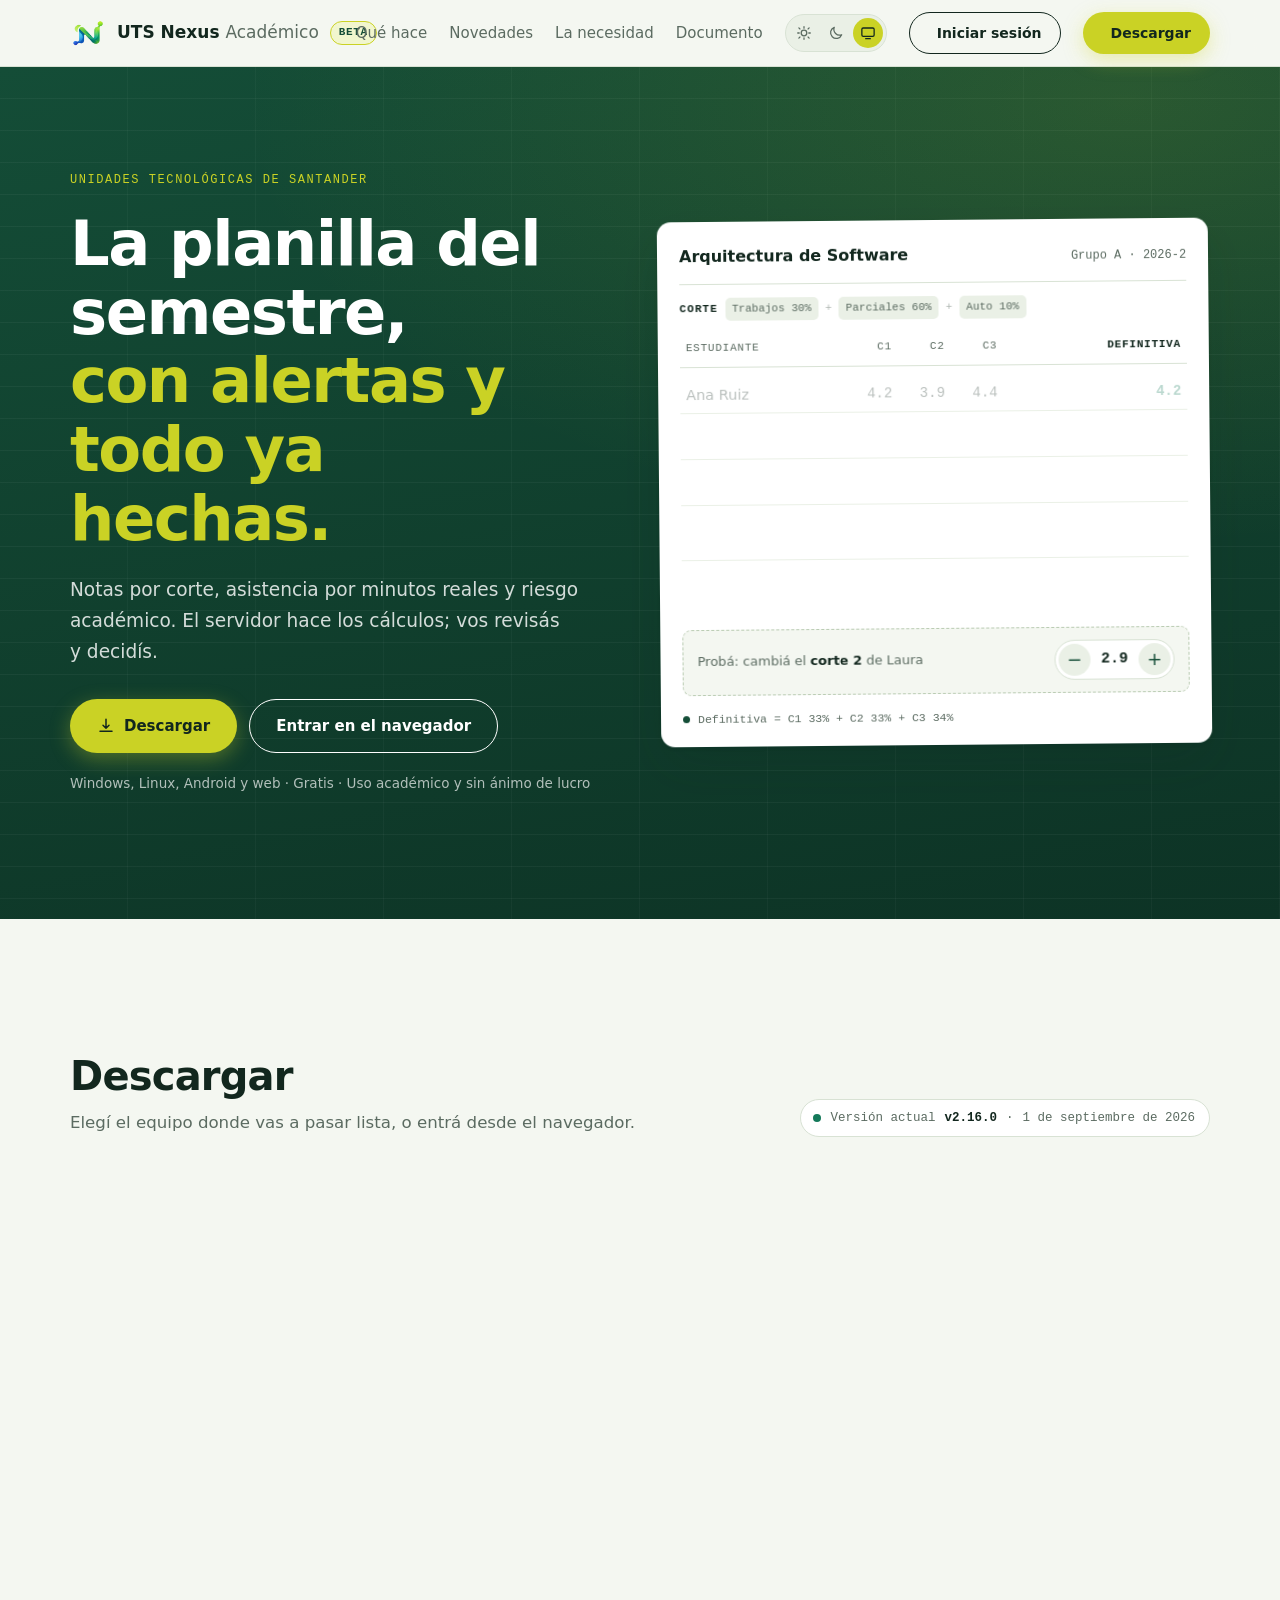
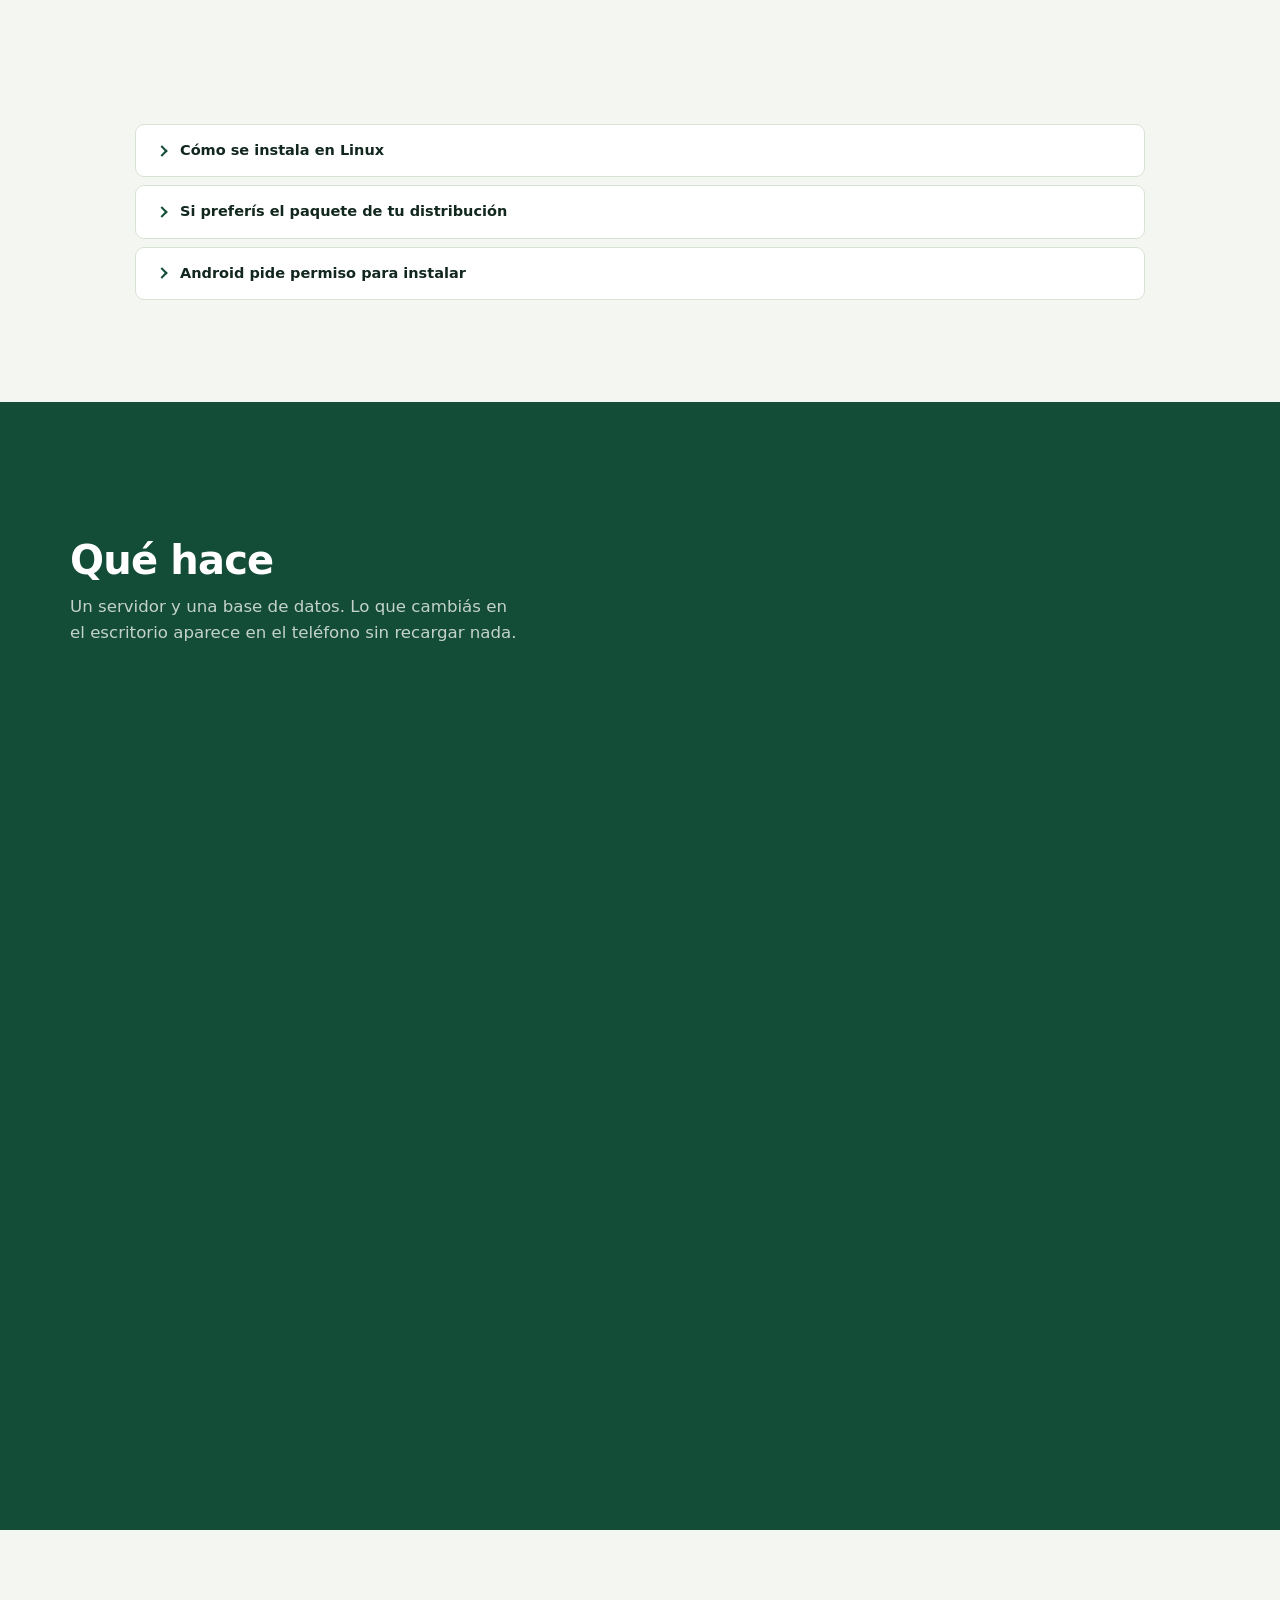
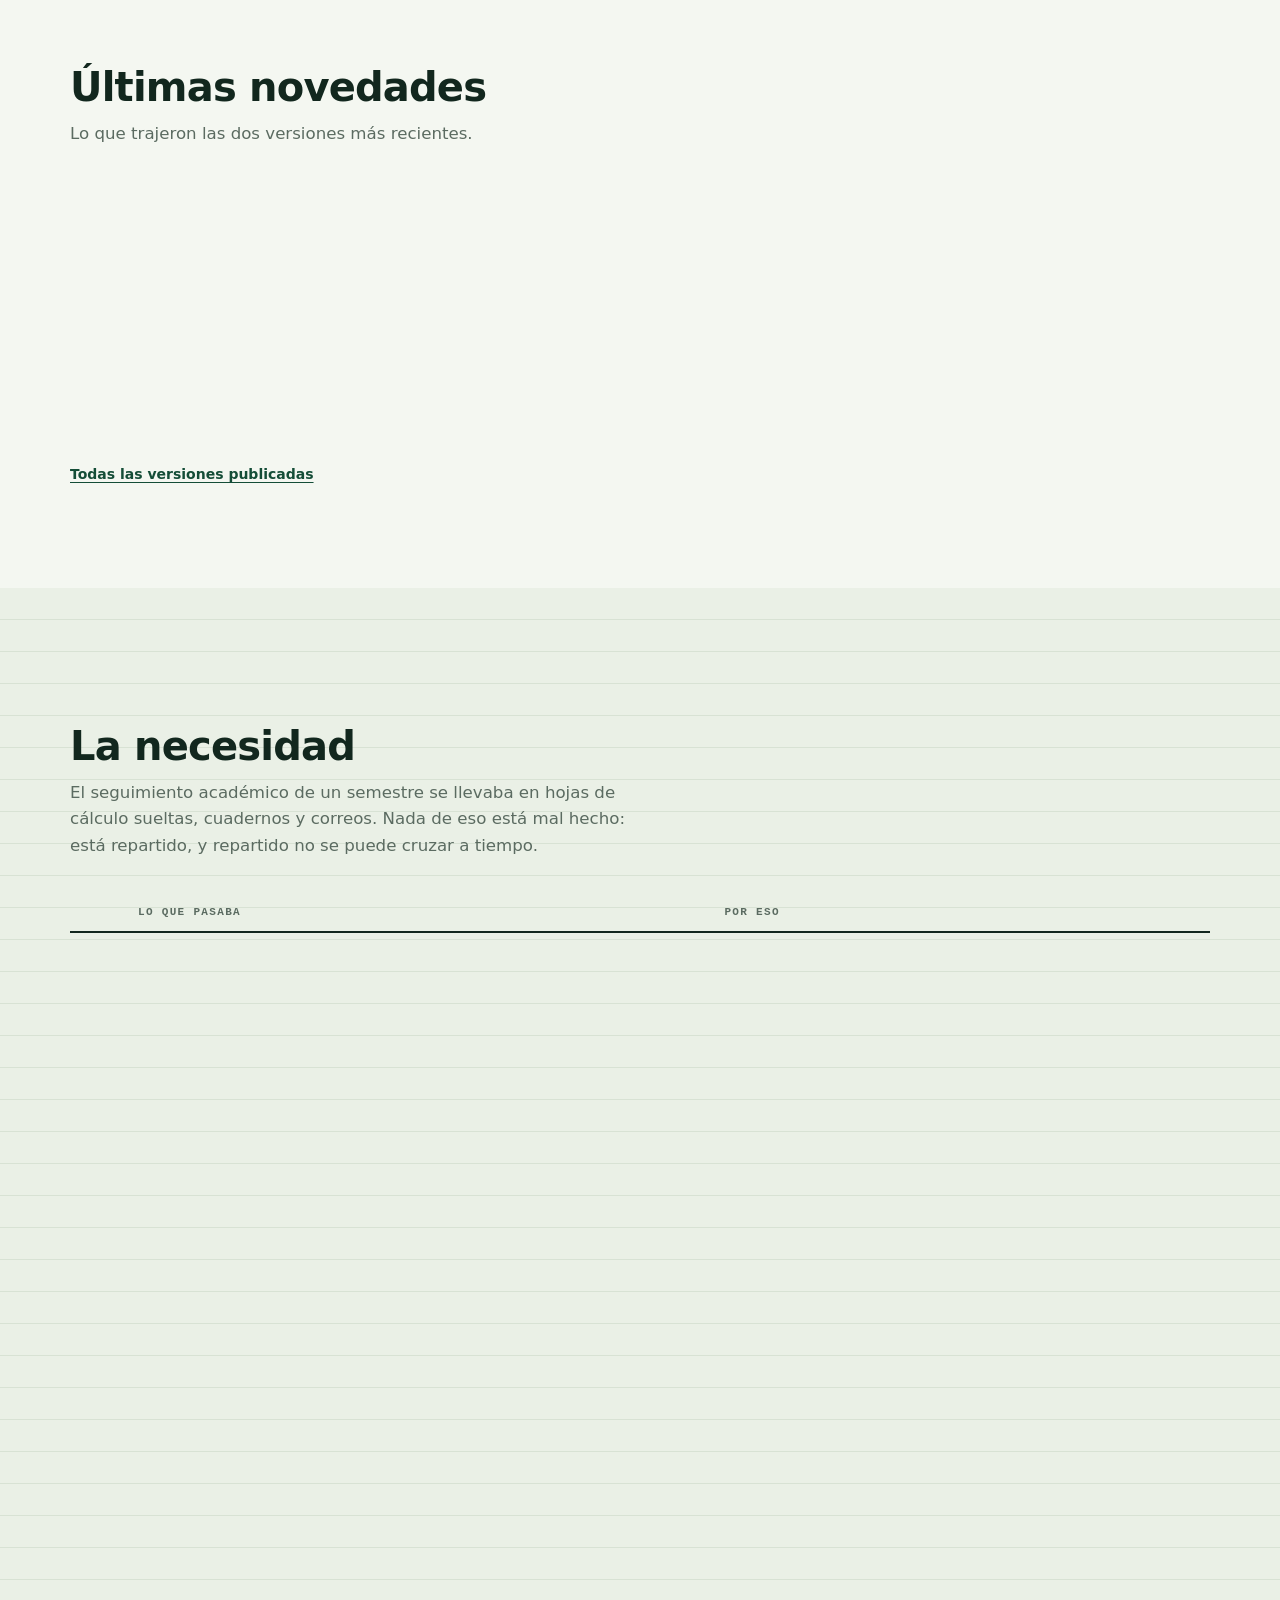
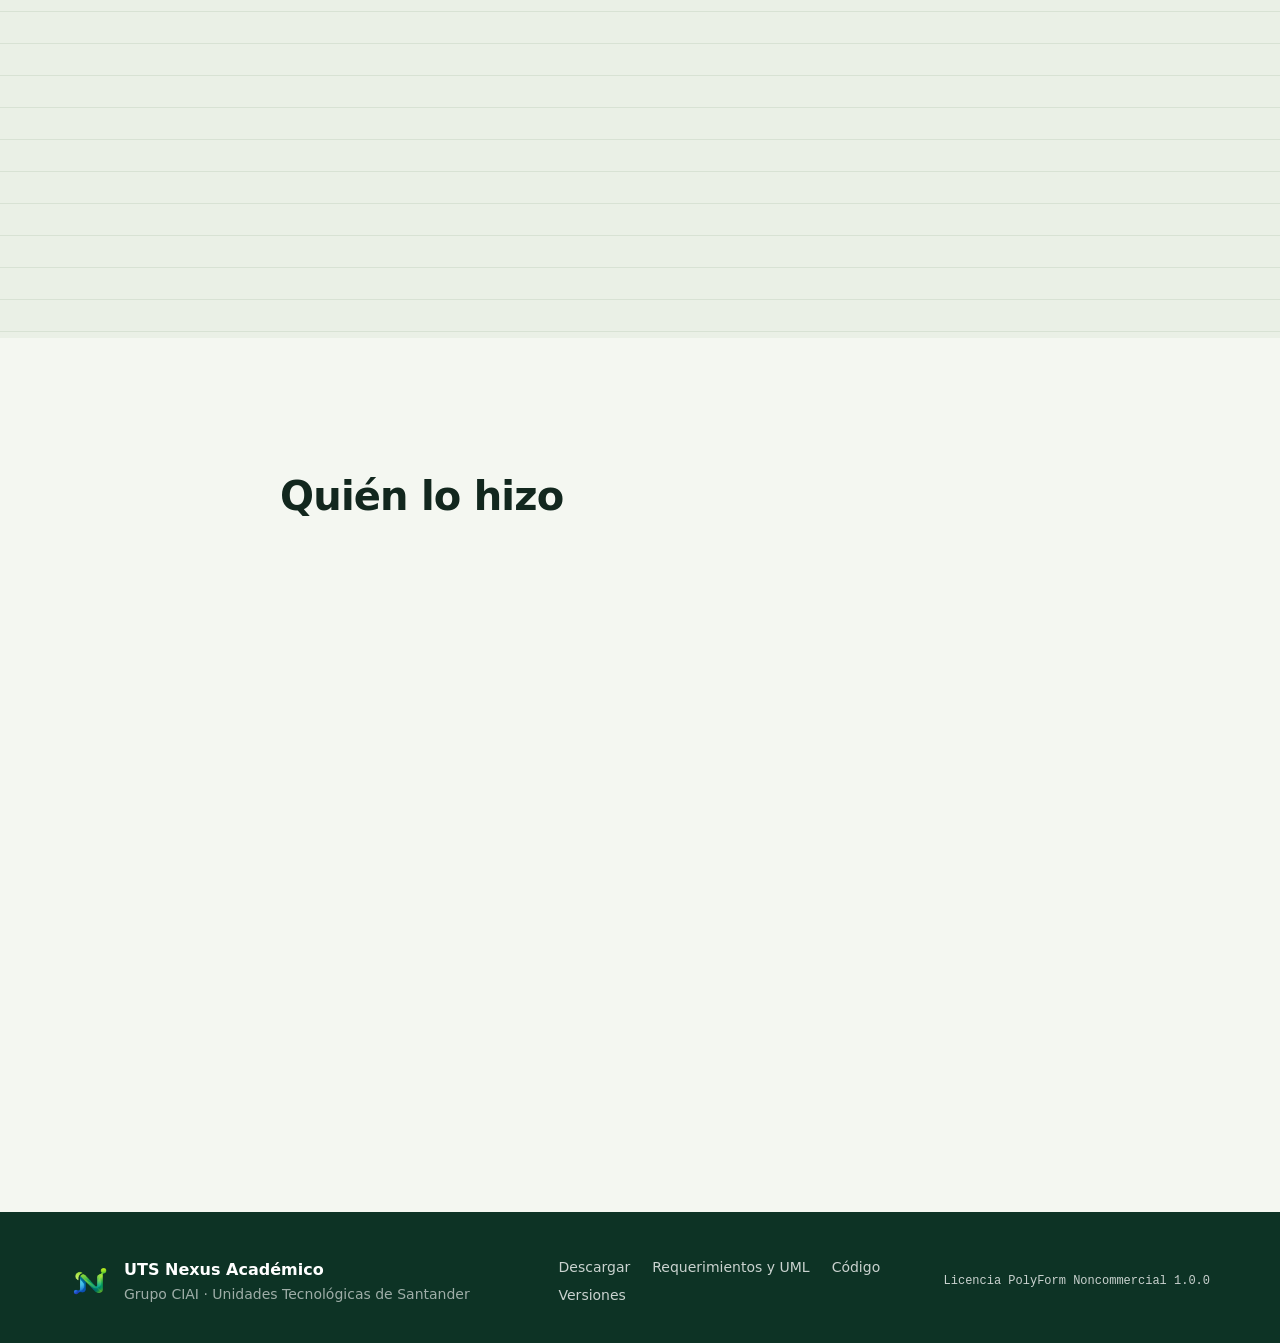
==== index.html @ 0b07eeca "feat(descargas): la versión web como cuarta opción y un botón para entrar - Tarjeta «Web» junto a Wi" ====
<!doctype html>
<html lang="es-CO">
<head>
<meta charset="utf-8">
<meta name="viewport" content="width=device-width, initial-scale=1">
<!-- Política de seguridad de contenido. En GitHub Pages no se pueden poner
     cabeceras HTTP, así que va aquí, en una etiqueta `meta`, que cubre todo
     menos `frame-ancestors` y los informes. No hay ni un guion ni un estilo
     en línea en la página, y por eso no hace falta `unsafe-inline` ni
     recalcular hashes cada vez que se edita algo. -->
<meta http-equiv="Content-Security-Policy" content="default-src 'none'; script-src 'self'; style-src 'self' https://fonts.googleapis.com; font-src https://fonts.gstatic.com; img-src 'self' data:; connect-src https://api.github.com https://nexusback.ciaiuts.com; manifest-src 'self'; base-uri 'none'; form-action 'none'; object-src 'none'; upgrade-insecure-requests">
<meta name="referrer" content="strict-origin-when-cross-origin">

<title>UTS Nexus Académico — Windows, Linux, Android y web</title>
<meta name="description" content="La planilla del semestre con las alertas ya hechas: notas por corte, asistencia por minutos reales y riesgo académico para docentes de las Unidades Tecnológicas de Santander. Gratis para Windows, Linux y Android, o desde el navegador.">
<meta name="author" content="Grupo CIAI — Unidades Tecnológicas de Santander">
<meta name="theme-color" content="#144d37" id="metaTema">
<link rel="canonical" href="https://juandavid-dev-lang.github.io/utsnexus.github.io/">

<meta property="og:type" content="website">
<meta property="og:site_name" content="UTS Nexus Académico">
<meta property="og:title" content="UTS Nexus Académico — La planilla del semestre, con alertas y todo ya hechas">
<meta property="og:description" content="Notas por corte, asistencia por minutos reales y riesgo académico para docentes. Gratis para Windows, Linux y Android, o desde el navegador.">
<meta property="og:url" content="https://juandavid-dev-lang.github.io/utsnexus.github.io/">
<meta property="og:image" content="https://juandavid-dev-lang.github.io/utsnexus.github.io/assets/og.png">
<meta property="og:image:width" content="1200">
<meta property="og:image:height" content="630">
<meta property="og:image:alt" content="UTS Nexus Académico: la planilla del semestre, con alertas y todo ya hechas. Windows, Linux, Android y web.">
<meta property="og:locale" content="es_CO">
<meta name="twitter:card" content="summary_large_image">
<meta name="twitter:title" content="UTS Nexus Académico — Descargar">
<meta name="twitter:description" content="Notas por corte, asistencia por minutos reales y riesgo académico para docentes. Gratis para Windows, Linux y Android, o desde el navegador.">
<meta name="twitter:image" content="https://juandavid-dev-lang.github.io/utsnexus.github.io/assets/og.png">

<link rel="icon" href="favicon.ico" sizes="32x32">
<link rel="icon" href="assets/favicon.png" type="image/png" sizes="64x64">
<link rel="apple-touch-icon" href="assets/apple-touch-icon.png">
<link rel="manifest" href="site.webmanifest">

<link rel="preconnect" href="https://fonts.googleapis.com">
<link rel="preconnect" href="https://fonts.gstatic.com" crossorigin>
<link href="https://fonts.googleapis.com/css2?family=Archivo:wght@500;600;700;800&family=IBM+Plex+Mono:wght@400;500;600&family=Inter:wght@400;500;600;700&display=swap" rel="stylesheet">

<!-- El tema guardado se aplica ANTES de la hoja de estilos: leerlo después
     deja un fogonazo del tema contrario en el primer fotograma. -->
<script src="assets/js/tema-inicial.js"></script>
<link rel="stylesheet" href="assets/css/tokens.css">
<link rel="stylesheet" href="assets/css/base.css">
<link rel="stylesheet" href="assets/css/barra.css">
<link rel="stylesheet" href="assets/css/hero.css">
<link rel="stylesheet" href="assets/css/secciones.css">
<link rel="stylesheet" href="assets/css/movimiento.css">
<link rel="modulepreload" href="assets/js/app.js">

<script type="application/ld+json">
{
  "@context": "https://schema.org",
  "@graph": [
    {
      "@type": "SoftwareApplication",
      "@id": "https://juandavid-dev-lang.github.io/utsnexus.github.io/#app",
      "name": "UTS Nexus Académico",
      "description": "Seguimiento académico para docentes: notas por corte, asistencia por minutos reales y alerta temprana de riesgo académico.",
      "url": "https://juandavid-dev-lang.github.io/utsnexus.github.io/",
      "image": "https://juandavid-dev-lang.github.io/utsnexus.github.io/assets/og.png",
      "applicationCategory": "EducationalApplication",
      "operatingSystem": "Windows 10, Windows 11, Linux, Android 8.0, Navegador web",
      "inLanguage": "es-CO",
      "releaseNotes": "https://github.com/JuanDavid-dev-lang/UTS_Nexus_Releases/releases/latest",
      "downloadUrl": "https://juandavid-dev-lang.github.io/utsnexus.github.io/#descargas",
      "license": "https://polyformproject.org/licenses/noncommercial/1.0.0/",
      "isAccessibleForFree": true,
      "offers": { "@type": "Offer", "price": "0", "priceCurrency": "COP" },
      "author": { "@id": "https://juandavid-dev-lang.github.io/utsnexus.github.io/#ciai" },
      "publisher": { "@id": "https://juandavid-dev-lang.github.io/utsnexus.github.io/#uts" }
    },
    {
      "@type": "Organization",
      "@id": "https://juandavid-dev-lang.github.io/utsnexus.github.io/#ciai",
      "name": "Grupo CIAI",
      "parentOrganization": { "@id": "https://juandavid-dev-lang.github.io/utsnexus.github.io/#uts" },
      "member": { "@type": "Person", "name": "Juan David Gómez Vargas", "jobTitle": "Desarrollo principal" }
    },
    {
      "@type": "CollegeOrUniversity",
      "@id": "https://juandavid-dev-lang.github.io/utsnexus.github.io/#uts",
      "name": "Unidades Tecnológicas de Santander",
      "alternateName": "UTS",
      "url": "https://www.uts.edu.co/"
    },
    {
      "@type": "WebSite",
      "@id": "https://juandavid-dev-lang.github.io/utsnexus.github.io/#sitio",
      "url": "https://juandavid-dev-lang.github.io/utsnexus.github.io/",
      "name": "UTS Nexus Académico",
      "inLanguage": "es-CO",
      "publisher": { "@id": "https://juandavid-dev-lang.github.io/utsnexus.github.io/#ciai" }
    }
  ]
}
</script>
</head>
<body>

<a class="saltar" href="#descargas">Saltar a las descargas</a>

<header class="barra">
  <!-- Una línea lima que crece con el desplazamiento: dice cuánto queda sin
       ocupar sitio. Se pinta con `transform`, así que no cuesta maquetar. -->
  <span class="barra__progreso" id="progreso" aria-hidden="true"></span>
  <div class="barra__interior">
    <a class="marca" href="#inicio">
      <img class="marca__logo" src="assets/logo.png" alt="" width="36" height="36" decoding="async">
      <span class="marca__nombre">UTS Nexus <em>Académico</em></span>
      <!-- La etapa se dice, no se deduce. Quien descarga tiene derecho a saber
           que instala algo en construcción antes de instalarlo, no después. -->
      <span class="etapa">Beta</span>
    </a>

    <nav class="barra__nav" aria-label="Secciones">
      <div class="barra__enlaces" id="enlaces">
        <a href="#capacidades">Qué hace</a>
        <a href="#novedades">Novedades</a>
        <a href="#necesidad">La necesidad</a>
        <a href="requerimientos-uml.html">Documento</a>
      </div>

      <!-- Tres posiciones y no dos: con un interruptor de dos, quien lo toca
           una vez deja la página clavada, y el equipo que cambia solo al
           anochecer deja de hacerlo sin explicación. -->
      <div class="tema" role="group" aria-label="Tema de la página" data-activo="sistema">
        <span class="tema__indicador" aria-hidden="true"></span>
        <button class="tema__op" type="button" data-tema-op="claro" aria-pressed="false" title="Claro">
          <span class="visualmente-oculto">Tema claro</span>
          <svg viewBox="0 0 24 24" aria-hidden="true"><circle cx="12" cy="12" r="4.2"/><path d="M12 2.6v2.2M12 19.2v2.2M4.3 4.3l1.6 1.6M18.1 18.1l1.6 1.6M2.6 12h2.2M19.2 12h2.2M4.3 19.7l1.6-1.6M18.1 5.9l1.6-1.6"/></svg>
        </button>
        <button class="tema__op" type="button" data-tema-op="oscuro" aria-pressed="false" title="Oscuro">
          <span class="visualmente-oculto">Tema oscuro</span>
          <svg viewBox="0 0 24 24" aria-hidden="true"><path d="M20.5 14.6A8.6 8.6 0 0 1 9.4 3.5a8.6 8.6 0 1 0 11.1 11.1Z"/></svg>
        </button>
        <button class="tema__op" type="button" data-tema-op="sistema" aria-pressed="false" title="Seguir al sistema">
          <span class="visualmente-oculto">Seguir el tema del sistema</span>
          <svg viewBox="0 0 24 24" aria-hidden="true"><rect x="2.8" y="4.5" width="18.4" height="12.4" rx="2"/><path d="M8.5 20.5h7"/></svg>
        </button>
      </div>

      <!-- El icono y el texto van separados porque en pantalla estrecha el
           texto se oculta VISUALMENTE (no con `display:none`): así el botón
           queda del tamaño del icono y conserva su nombre accesible. -->
      <!-- Entrar sin instalar nada: la versión web. Va antes del botón de
           descargar y no en su lugar, porque quien ya usa la aplicación entra
           por ella y quien la está conociendo la descarga. -->
      <a class="boton boton--fantasma boton--sm boton--entrar" href="https://utsnexusweb.ciaiuts.com/login" target="_blank" rel="noopener">
        <svg viewBox="0 0 24 24" aria-hidden="true"><path d="M15 3h4a2 2 0 0 1 2 2v14a2 2 0 0 1-2 2h-4"/><path d="M10 17l5-5-5-5M15 12H3"/></svg>
        <span class="boton__texto">Iniciar sesión</span>
      </a>

      <a class="boton boton--lima boton--sm" href="#descargas">
        <svg viewBox="0 0 24 24" aria-hidden="true"><path d="M12 3v12m0 0 4-4m-4 4-4-4M4 19h16"/></svg>
        <span class="boton__texto">Descargar</span>
      </a>

      <!-- Menú de teléfono: un popover nativo, sin guion para abrirlo. -->
      <button class="menu__boton" type="button" popovertarget="menu" aria-label="Abrir el menú">
        <svg viewBox="0 0 24 24" aria-hidden="true"><path d="M4 7h16M4 12h16M4 17h16"/></svg>
      </button>
      <div class="menu" id="menu" popover>
        <a href="https://utsnexusweb.ciaiuts.com/login" target="_blank" rel="noopener"><svg viewBox="0 0 24 24" aria-hidden="true"><path d="M15 3h4a2 2 0 0 1 2 2v14a2 2 0 0 1-2 2h-4"/><path d="M10 17l5-5-5-5M15 12H3"/></svg>Iniciar sesión</a>
        <a href="#descargas"><svg viewBox="0 0 24 24" aria-hidden="true"><path d="M12 3v12m0 0 4-4m-4 4-4-4M4 19h16"/></svg>Descargar</a>
        <a href="#capacidades"><svg viewBox="0 0 24 24" aria-hidden="true"><path d="M4 6h16M4 12h10M4 18h7"/></svg>Qué hace</a>
        <a href="#novedades"><svg viewBox="0 0 24 24" aria-hidden="true"><path d="M12 3v6l4 2"/><circle cx="12" cy="12" r="9"/></svg>Novedades</a>
        <a href="#necesidad"><svg viewBox="0 0 24 24" aria-hidden="true"><circle cx="12" cy="12" r="9"/><path d="M12 8v4.5M12 16h.01"/></svg>La necesidad</a>
        <a href="#creditos"><svg viewBox="0 0 24 24" aria-hidden="true"><circle cx="12" cy="8" r="4"/><path d="M4 20a8 8 0 0 1 16 0"/></svg>Quién lo hizo</a>
        <div class="menu__separador" role="separator"></div>
        <a href="requerimientos-uml.html"><svg viewBox="0 0 24 24" aria-hidden="true"><path d="M6 3h8l4 4v14H6z"/><path d="M14 3v4h4M9 12h6M9 16h6"/></svg>Requerimientos y UML</a>
      </div>
    </nav>
  </div>
</header>

<main id="inicio">

  <!-- ── Hero: la planilla que calcula sola ─────────────────────────────── -->
  <section class="hero">
    <div class="hero__interior">

      <div class="hero__texto">
        <p class="eyebrow">Unidades Tecnológicas de Santander</p>
        <h1 class="titular">
          La planilla del semestre,<br>
          <span class="titular__acento">con alertas y todo ya hechas.</span>
        </h1>
        <p class="entradilla">
          Notas por corte, asistencia por minutos reales y riesgo académico.
          El servidor hace los cálculos; vos revisás y decidís.
        </p>

        <div class="hero__acciones">
          <a class="boton boton--lima" href="#descargas">
            <svg viewBox="0 0 24 24" aria-hidden="true"><path d="M12 3v12m0 0 4-4m-4 4-4-4M4 19h16"/></svg>
            Descargar
          </a>
          <a class="boton boton--fantasma" href="https://utsnexusweb.ciaiuts.com/login" target="_blank" rel="noopener">
            Entrar en el navegador
          </a>
        </div>

        <p class="hero__nota">Windows, Linux, Android y web · Gratis · Uso académico y sin ánimo de lucro</p>
      </div>

      <!-- Signature: planilla real, con los pesos reales del reglamento. Las
           filas van escritas, con la definitiva ya calculada (C1 33 % + C2
           33 % + C3 34 %): se ven sin JavaScript y las lee un buscador.

           Y se puede TOCAR: los botones de abajo cambian una nota y la
           planilla se recalcula, se reordena y mueve la línea del 3.0. Es la
           promesa del producto puesta en la portada, no descrita. -->
      <figure class="planilla" id="planilla">
        <figcaption class="planilla__cab">
          <span class="planilla__materia">Arquitectura de Software</span>
          <span class="planilla__periodo">Grupo A · 2026-2</span>
        </figcaption>

        <div class="planilla__formula" aria-hidden="true">
          <span>Corte</span>
          <b>Trabajos 30%</b><i>+</i><b>Parciales 60%</b><i>+</i><b>Auto 10%</b>
        </div>

        <table class="tabla">
          <caption class="visualmente-oculto">
            Notas de ejemplo por corte y nota definitiva. La definitiva se calcula
            con los pesos 33%, 33% y 34%. Se aprueba desde 3.0.
          </caption>
          <thead>
            <tr>
              <th scope="col" class="tabla__est">Estudiante</th>
              <th scope="col">C1</th>
              <th scope="col">C2</th>
              <th scope="col">C3</th>
              <th scope="col" class="tabla__def">Definitiva</th>
            </tr>
          </thead>
          <tbody id="filas">
            <tr class="fila" data-nombre="Ana Ruiz" data-c1="4.2" data-c2="3.9" data-c3="4.4"><td>Ana Ruiz</td><td>4.2</td><td>3.9</td><td>4.4</td><td class="def def--alta">4.2</td></tr>
            <tr class="fila" data-nombre="Andrés Mejía" data-c1="3.8" data-c2="4.1" data-c3="3.7"><td>Andrés Mejía</td><td>3.8</td><td>4.1</td><td>3.7</td><td class="def def--alta">3.9</td></tr>
            <tr class="fila" data-nombre="Camilo Peña" data-c1="3.4" data-c2="3.1" data-c3="3.2"><td>Camilo Peña</td><td>3.4</td><td>3.1</td><td>3.2</td><td class="def def--alta">3.2</td></tr>
            <tr class="fila" data-nombre="Laura Gómez" data-c1="3.1" data-c2="2.9" data-c3="3.3" data-editable="c2"><td>Laura Gómez</td><td>3.1</td><td class="celda--viva">2.9</td><td>3.3</td><td class="def def--alta">3.1</td></tr>
            <tr class="fila" data-nombre="Valentina Soto" data-c1="2.6" data-c2="2.2" data-c3="2.4" data-reprueba="si"><td>Valentina Soto</td><td>2.6</td><td>2.2</td><td>2.4</td><td class="def def--baja">2.4<span class="marca-riesgo">riesgo alto</span></td></tr>
          </tbody>
        </table>

        <div class="umbral" id="umbral" aria-hidden="true">
          <span class="umbral__etiqueta">3.0 · aprueba</span>
        </div>

        <!-- Los controles solo aparecen con JavaScript (`html.js`): sin él
             no hay nada que recalcular y un botón muerto es peor que ninguno. -->
        <div class="probar" id="probar" hidden>
          <p class="probar__texto">Probá: cambiá el <b>corte 2</b> de Laura</p>
          <div class="paso" role="group" aria-label="Nota del corte 2 de Laura Gómez">
            <button class="paso__boton" type="button" data-paso="-0.3" aria-label="Bajar 0,3">−</button>
            <output class="paso__valor" id="paso-valor" for="filas" aria-live="polite">2.9</output>
            <button class="paso__boton" type="button" data-paso="0.3" aria-label="Subir 0,3">+</button>
          </div>
        </div>

        <p class="planilla__pie">
          <span class="punto" aria-hidden="true"></span>
          Definitiva = C1&nbsp;33% + C2&nbsp;33% + C3&nbsp;34%
        </p>
      </figure>

    </div>
  </section>

  <!-- ── 01 Descargas ───────────────────────────────────────────────────── -->
  <section class="seccion" id="descargas">
    <div class="envoltorio">
      <header class="seccion__cab seccion__cab--fila">
        <div>
          <p class="seccion__num"><span>01</span><i class="regla" aria-hidden="true"></i></p>
          <h2 class="titulo2">Descargar</h2>
          <p class="seccion__sub">Elegí el equipo donde vas a pasar lista, o entrá desde el navegador.</p>
        </div>
        <!-- La versión vigente, leída de los Releases. Escrita a mano como
             respaldo; `novedades.js` la actualiza con la misma respuesta que
             alimenta la sección de novedades: una petición, dos usos. -->
        <p class="version" id="version-actual">
          <span class="version__punto" aria-hidden="true"></span>
          Versión actual <b>v2.16.0</b> · <time datetime="2026-09-01">1 de septiembre de 2026</time>
        </p>
      </header>

      <div class="rejilla-descargas">

        <article class="tarjeta tarjeta--destacada revela" data-plataforma="windows">
          <div class="tarjeta__cab">
            <div class="tarjeta__icono" aria-hidden="true">
              <svg viewBox="0 0 24 24"><path d="M3 5.5 10 4.5v7H3v-6ZM11.5 4.3 21 3v8.5h-9.5v-7.2ZM3 12.5h7v7L3 18.5v-6ZM11.5 12.5H21V21l-9.5-1.3v-7.2Z"/></svg>
            </div>
            <span class="tarjeta__formato">.exe</span>
          </div>
          <h3 class="tarjeta__titulo">Windows</h3>
          <p class="tarjeta__desc">
            La aplicación de escritorio: pantalla completa, teclado, gráficos y
            exportar reportes a PDF.
          </p>
          <!-- Archivo directo en Dropbox. El publicador de versiones lo
               sobrescribe en su sitio, así que este enlace siempre entrega la
               última. Sin `target="_blank"`: se sirve con
               `Content-Disposition: attachment`, así que navegar en la misma
               pestaña baja el archivo y la página no se mueve. -->
          <a class="boton boton--marca boton--bloque" href="https://www.dropbox.com/scl/fi/b7x8vsajh5q1isjp0kbuy/UTS-Nexus-Academico-Windows.exe?rlkey=fea1cre2x5lykdjhcf9n5cr5a&st=ejqfy6he&dl=1" data-descarga="windows">
            <svg viewBox="0 0 24 24" aria-hidden="true"><path d="M12 3v12m0 0 4-4m-4 4-4-4M4 19h16"/></svg>
            Descargar para Windows
          </a>
          <dl class="requisitos">
            <div><dt>Sistema</dt><dd>Windows 10 u 11 · 64 bits</dd></div>
            <div><dt>Archivo</dt><dd>Instalador <code>.exe</code></dd></div>
            <div><dt>Se actualiza</dt><dd>Sola, desde la app</dd></div>
          </dl>
        </article>

        <article class="tarjeta revela" data-plataforma="linux">
          <div class="tarjeta__cab">
            <div class="tarjeta__icono" aria-hidden="true">
              <svg viewBox="0 0 24 24"><path d="M12 2c2.2 0 3.6 1.7 3.6 3.9 0 1.3.5 2.2 1.4 3.4 1.4 1.9 2.2 3.6 2.2 5.6 0 3.3-3 5.6-7.2 5.6S4.8 18.2 4.8 14.9c0-2 .8-3.7 2.2-5.6.9-1.2 1.4-2.1 1.4-3.4C8.4 3.7 9.8 2 12 2Z"/><path d="M10.4 6.3h.01M13.6 6.3h.01"/><path d="M10.9 8.6h2.2l-1.1 1.3z"/><path d="M9.2 20.3 7.6 22M14.8 20.3 16.4 22"/></svg>
            </div>
            <span class="tarjeta__formato">.sh · 15 KB</span>
          </div>
          <h3 class="tarjeta__titulo">Linux</h3>
          <p class="tarjeta__desc">
            La misma aplicación de escritorio, para quien da clase desde
            Ubuntu, Mint o Fedora.
          </p>
          <!-- El instalador y no el archivo suelto. Una AppImage no se instala
               en ninguna parte; el instalador la descarga, la deja en el menú
               con su icono y sabe desinstalarla. El nombre del archivo no
               lleva la versión, así que `releases/latest/download/…` siempre
               entrega el último. -->
          <a class="boton boton--marca boton--bloque" href="https://github.com/JuanDavid-dev-lang/UTS_Nexus_Releases/releases/latest/download/instalar-uts-nexus.sh">
            <svg viewBox="0 0 24 24" aria-hidden="true"><path d="M12 3v12m0 0 4-4m-4 4-4-4M4 19h16"/></svg>
            Descargar el instalador
          </a>
          <dl class="requisitos">
            <div><dt>Sistema</dt><dd>Cualquier distribución · 64 bits</dd></div>
            <div><dt>Instala</dt><dd>Sin contraseña de administrador</dd></div>
            <div><dt>Se actualiza</dt><dd>Sola, desde la app</dd></div>
          </dl>
        </article>

        <article class="tarjeta revela" data-plataforma="android">
          <div class="tarjeta__cab">
            <div class="tarjeta__icono" aria-hidden="true">
              <svg viewBox="0 0 24 24"><rect x="6" y="2.5" width="12" height="19" rx="2.5"/><path d="M10.5 18.5h3"/></svg>
            </div>
            <span class="tarjeta__formato">.apk</span>
          </div>
          <h3 class="tarjeta__titulo">Android</h3>
          <p class="tarjeta__desc">
            Para el salón: pasás asistencia y subís notas desde el teléfono,
            sin depender del portátil.
          </p>
          <a class="boton boton--marca boton--bloque" href="https://www.dropbox.com/scl/fi/a8tjol3iwgh20hwf2ni5k/UTS-Nexus-Academico-Android.apk?rlkey=3q4cnw4677rydinkov0h1yj8d&st=la92phz1&dl=1" data-descarga="android">
            <svg viewBox="0 0 24 24" aria-hidden="true"><path d="M12 3v12m0 0 4-4m-4 4-4-4M4 19h16"/></svg>
            Descargar para Android
          </a>
          <dl class="requisitos">
            <div><dt>Sistema</dt><dd>Android 8.0 o superior</dd></div>
            <div><dt>Archivo</dt><dd>Paquete <code>.apk</code></dd></div>
            <div><dt>Se actualiza</dt><dd>Sola, desde Ajustes</dd></div>
          </dl>
        </article>

        <article class="tarjeta revela" data-plataforma="web">
          <div class="tarjeta__cab">
            <div class="tarjeta__icono" aria-hidden="true">
              <svg viewBox="0 0 24 24"><circle cx="12" cy="12" r="9"/><path d="M3 12h18M12 3c2.5 2.6 3.8 5.7 3.8 9S14.5 18.4 12 21c-2.5-2.6-3.8-5.7-3.8-9S9.5 5.6 12 3Z"/></svg>
            </div>
            <span class="tarjeta__formato">navegador</span>
          </div>
          <h3 class="tarjeta__titulo">Web</h3>
          <p class="tarjeta__desc">
            Sin instalar nada: materias, notas, asistencia y riesgo desde
            cualquier equipo prestado. Lo demás vive en la aplicación.
          </p>
          <!-- Enlace externo y en otra pestaña: es la aplicación, no una
               sección de esta página. -->
          <a class="boton boton--marca boton--bloque" href="https://utsnexusweb.ciaiuts.com" target="_blank" rel="noopener">
            <svg viewBox="0 0 24 24" aria-hidden="true"><path d="M15 3h4a2 2 0 0 1 2 2v14a2 2 0 0 1-2 2h-4"/><path d="M10 17l5-5-5-5M15 12H3"/></svg>
            Entrar en el navegador
          </a>
          <dl class="requisitos">
            <div><dt>Sistema</dt><dd>Cualquier navegador actual</dd></div>
            <div><dt>Incluye</dt><dd>Notas, asistencia y riesgo</dd></div>
            <div><dt>Se actualiza</dt><dd>Sola, al abrirla</dd></div>
          </dl>
        </article>

      </div>

      <!-- Ayuda de instalación, plegada: antes eran tres avisos abiertos que
           empujaban el resto de la página. Quien los necesita los abre. -->
      <div class="ayuda">
        <details class="ayuda__item">
          <summary>Cómo se instala en Linux</summary>
          <div class="ayuda__cuerpo">
            Descargá el instalador y abrí un terminal en la carpeta de descargas:
            <code>bash instalar-uts-nexus.sh</code>. Se ejecuta con <code>bash</code>
            delante para no tener que darle permiso de ejecución primero. Abre una
            ventana, descarga la aplicación si no la tenés, la deja en el menú con
            su icono y también sabe desinstalarla. No pide contraseña de
            administrador: todo va dentro de tu carpeta personal.
          </div>
        </details>
        <details class="ayuda__item">
          <summary>Si preferís el paquete de tu distribución</summary>
          <div class="ayuda__cuerpo">
            El <code>.deb</code>, el <code>.rpm</code> y la <code>.AppImage</code>
            suelta están en
            <a href="https://github.com/JuanDavid-dev-lang/UTS_Nexus_Releases/releases/latest" target="_blank" rel="noopener">la publicación</a>.
            El <code>.deb</code> y el <code>.rpm</code> los instala el centro de
            software del sistema, y esos sí piden contraseña porque escriben en
            <code>/usr</code>.
          </div>
        </details>
        <details class="ayuda__item">
          <summary>Android pide permiso para instalar</summary>
          <div class="ayuda__cuerpo">
            No está en Play Store, así que la primera vez tu teléfono va a pedirte
            permiso para instalar desde fuera de la tienda. Es una confirmación
            normal de Android: aceptás una vez y las siguientes actualizaciones ya
            entran solas.
          </div>
        </details>
      </div>
    </div>
  </section>

  <!-- ── 02 Qué hace ────────────────────────────────────────────────────────
       Cuatro capacidades en una lista numerada con reglas, no en cuatro
       tarjetas iguales. Cada una trae una pieza pequeña que se mueve cuando
       la lista entra en pantalla: la fórmula que suma, la barra que se llena,
       la alerta que salta. Enseñar, no describir. -->
  <section class="seccion seccion--marca" id="capacidades">
    <div class="envoltorio capas">
      <div class="capas__intro">
        <p class="seccion__num"><span>02</span><i class="regla" aria-hidden="true"></i></p>
        <h2 class="titulo2">Qué hace</h2>
        <p class="seccion__sub">
          Un servidor y una base de datos. Lo que cambiás en el escritorio
          aparece en el teléfono sin recargar nada.
        </p>
      </div>

      <ol class="capas__lista">

        <li class="capa revela">
          <span class="capa__num" aria-hidden="true">01</span>
          <div class="capa__texto">
            <h3 class="capa__titulo">Notas por corte</h3>
            <p>
              Trabajos, parciales y autoevaluación con sus pesos del reglamento.
              El corte y la definitiva las calcula el servidor: ninguna app hace
              cuentas por su cuenta, así que en los tres lados sale el mismo número.
            </p>
          </div>
          <div class="capa__demo demo-notas" aria-hidden="true">
            <span class="demo-notas__chip">3.8 <small>×30%</small></span>
            <i>+</i>
            <span class="demo-notas__chip">4.2 <small>×60%</small></span>
            <i>+</i>
            <span class="demo-notas__chip">4.5 <small>×10%</small></span>
            <span class="demo-notas__igual">= <b>4.1</b></span>
          </div>
        </li>

        <li class="capa revela">
          <span class="capa__num" aria-hidden="true">02</span>
          <div class="capa__texto">
            <h3 class="capa__titulo">Asistencia por minutos</h3>
            <p>
              Registra los minutos reales de cada clase, no solo presente o ausente.
              El porcentaje sale ponderado, así que llegar tarde media hora pesa
              distinto que faltar el día entero.
            </p>
          </div>
          <div class="capa__demo demo-asis" aria-hidden="true">
            <div class="demo-asis__barra"><span class="demo-asis__lleno"></span></div>
            <p class="demo-asis__dato"><b>62</b> de 74 min · <b>84 %</b></p>
          </div>
        </li>

        <li class="capa revela">
          <span class="capa__num" aria-hidden="true">03</span>
          <div class="capa__texto">
            <h3 class="capa__titulo">Riesgo académico</h3>
            <p>
              Un modelo mira notas, tendencia entre cortes y asistencia, y te dice
              a quién conviene llamar antes de que sea tarde. Siempre explica en
              qué se basó: si no puede explicarlo, no lo muestra.
            </p>
          </div>
          <div class="capa__demo demo-riesgo" aria-hidden="true">
            <span class="demo-riesgo__marca">riesgo alto</span>
            <p class="demo-riesgo__razon">Bajó 0.8 entre cortes y faltó a 3 clases seguidas.</p>
          </div>
        </li>

        <li class="capa revela">
          <span class="capa__num" aria-hidden="true">04</span>
          <div class="capa__texto">
            <h3 class="capa__titulo">Listas y reportes</h3>
            <p>
              Importás la lista del grupo desde un archivo o buscás a un estudiante
              que ya está registrado. El consolidado sale en PDF, listo para
              entregar.
            </p>
          </div>
          <div class="capa__demo demo-pdf" aria-hidden="true">
            <svg viewBox="0 0 64 80"><path class="demo-pdf__hoja" d="M8 4h32l16 16v56H8z"/><path class="demo-pdf__doblez" d="M40 4v16h16"/><path class="demo-pdf__linea" d="M18 36h28M18 46h28M18 56h18"/></svg>
            <span class="demo-pdf__sello">PDF</span>
          </div>
        </li>

      </ol>
    </div>
  </section>

  <!-- ── 03 Novedades: se alimenta sola de los Releases de GitHub ─────────
       Una línea de tiempo, no tarjetas. Las dos entradas van HORNEADAS en el
       HTML: se ven siempre, con o sin JavaScript. `assets/js/novedades.js`
       las reemplaza cuando la API responde con algo más nuevo. -->
  <section class="seccion" id="novedades">
    <div class="envoltorio">
      <header class="seccion__cab">
        <p class="seccion__num"><span>03</span><i class="regla" aria-hidden="true"></i></p>
        <h2 class="titulo2">Últimas novedades</h2>
        <p class="seccion__sub">Lo que trajeron las dos versiones más recientes.</p>
      </header>

      <ol class="linea" id="novedades-lista">
        <li class="hito revela">
          <time class="hito__fecha" datetime="2026-09-01">1 sept 2026</time>
          <div class="hito__cuerpo">
            <h3 class="hito__titulo">Pre-release 2.16.0</h3>
            <ul class="hito__cambios">
              <li>✨ Nueva experiencia de registro en el computador</li>
              <li>📱 Registro móvil rediseñado en el teléfono</li>
              <li>🛠️ Debajo del capó</li>
            </ul>
          </div>
        </li>
        <li class="hito revela">
          <time class="hito__fecha" datetime="2026-08-25">25 ago 2026</time>
          <div class="hito__cuerpo">
            <h3 class="hito__titulo">Pre-release v2.15.0</h3>
            <ul class="hito__cambios">
              <li>🔄 Por qué esta versión existe</li>
              <li>🎓 Y lo que traía la anterior</li>
              <li>Debajo del capó</li>
            </ul>
          </div>
        </li>
      </ol>
      <p class="linea__pie">
        <a href="https://github.com/JuanDavid-dev-lang/UTS_Nexus_Releases/releases" target="_blank" rel="noopener">Todas las versiones publicadas</a>
      </p>
    </div>
  </section>

  <!-- ── 04 La necesidad ────────────────────────────────────────────────────
       Un libro de dos columnas sobre papel rayado: a la izquierda lo que
       pasaba, a la derecha lo que se decidió por eso. Cada fila termina en
       la consecuencia, porque es la consecuencia —y no la queja— la que se
       convierte en un requisito del documento. -->
  <section class="seccion seccion--rayada" id="necesidad">
    <div class="envoltorio">
      <header class="seccion__cab">
        <p class="seccion__num"><span>04</span><i class="regla" aria-hidden="true"></i></p>
        <h2 class="titulo2">La necesidad</h2>
        <p class="seccion__sub">
          El seguimiento académico de un semestre se llevaba en hojas de cálculo
          sueltas, cuadernos y correos. Nada de eso está mal hecho: está
          repartido, y repartido no se puede cruzar a tiempo.
        </p>
      </header>

      <ol class="libro">
        <li class="libro__cab" aria-hidden="true">
          <span></span><span>Lo que pasaba</span><span>Por eso</span>
        </li>

        <li class="problema revela">
          <span class="problema__num">01</span>
          <div class="problema__antes">
            <h3 class="problema__titulo">Una planilla por docente</h3>
            <p>
              Los pesos del reglamento —30 % trabajos, 60 % parciales, 10 %
              autoevaluación— se reescriben a mano en cada archivo. Una fórmula
              mal copiada no da error: da un acta con un número distinto, y se
              descubre cuando el estudiante reclama.
            </p>
          </div>
          <p class="problema__porque">
            <b>Por eso</b>
            <span>el cálculo tiene que vivir en un solo sitio, fuera de la hoja
            de cada quien.</span>
          </p>
        </li>

        <li class="problema revela">
          <span class="problema__num">02</span>
          <div class="problema__antes">
            <h3 class="problema__titulo">La asistencia solo dice sí o no</h3>
            <p>
              En papel se marca presente o ausente. Llegar veinte minutos tarde y
              faltar la clase entera cuentan igual, así que el porcentaje del
              semestre no representa lo que de verdad pasó en el salón.
            </p>
          </div>
          <p class="problema__porque">
            <b>Por eso</b>
            <span>se registran los minutos reales de cada clase y el porcentaje
            sale ponderado.</span>
          </p>
        </li>

        <li class="problema revela">
          <span class="problema__num">03</span>
          <div class="problema__antes">
            <h3 class="problema__titulo">El riesgo se ve cuando ya se perdió</h3>
            <p>
              La señal está en los datos desde marzo: notas que bajan entre
              cortes, faltas seguidas los mismos días. Pero nadie cruza notas con
              asistencia hasta el cierre, y para entonces ya no hay nada que
              hacer.
            </p>
          </div>
          <p class="problema__porque">
            <b>Por eso</b>
            <span>el sistema revisa solo y avisa antes, con la razón del aviso
            escrita.</span>
          </p>
        </li>

        <li class="problema revela">
          <span class="problema__num">04</span>
          <div class="problema__antes">
            <h3 class="problema__titulo">El consolidado se arma a mano</h3>
            <p>
              Coordinación pide los cortes por correo y recibe archivos con
              formatos distintos. Unificarlos es un trabajo manual que se repite
              en cada corte y que, además, envejece el mismo día que alguien
              corrige una nota.
            </p>
          </div>
          <p class="problema__porque">
            <b>Por eso</b>
            <span>el consolidado se genera del mismo dato vivo, no de copias
            enviadas.</span>
          </p>
        </li>

        <li class="problema revela">
          <span class="problema__num">05</span>
          <div class="problema__antes">
            <h3 class="problema__titulo">Cada quien ve de más o de menos</h3>
            <p>
              Un archivo compartido no distingue roles: o se manda completo, y
              entonces un docente ve los estudiantes de otro, o se recorta a mano
              y se pierde el rastro de quién cambió qué.
            </p>
          </div>
          <p class="problema__porque">
            <b>Por eso</b>
            <span>el alcance de cada rol lo decide el servidor y todo cambio
            queda auditado.</span>
          </p>
        </li>

        <li class="problema revela">
          <span class="problema__num">06</span>
          <div class="problema__antes">
            <h3 class="problema__titulo">El salón no es el escritorio</h3>
            <p>
              Pasar lista ocurre de pie, con el teléfono en la mano y a veces sin
              wifi; armar el semestre ocurre sentado, con teclado y pantalla
              grande. Una sola herramienta para las dos cosas sirve mal a las dos.
            </p>
          </div>
          <p class="problema__porque">
            <b>Por eso</b>
            <span>hay aplicación de escritorio y de teléfono sobre los mismos
            datos.</span>
          </p>
        </li>
      </ol>
    </div>
  </section>

  <!-- ── 05 Créditos ────────────────────────────────────────────────────── -->
  <section class="seccion" id="creditos">
    <div class="envoltorio envoltorio--angosto">
      <header class="seccion__cab">
        <p class="seccion__num"><span>05</span><i class="regla" aria-hidden="true"></i></p>
        <h2 class="titulo2">Quién lo hizo</h2>
      </header>

      <div class="creditos revela">
        <p class="creditos__grupo">Grupo <strong>CIAI</strong></p>
        <p class="creditos__linea">
          Desarrollado en las <strong>Unidades Tecnológicas de Santander</strong>
          para el trabajo diario de sus docentes.
        </p>

        <div class="autor">
          <span class="autor__inicial" aria-hidden="true">JD</span>
          <div>
            <p class="autor__nombre">Juan David Gómez Vargas</p>
            <p class="autor__rol">Desarrollo principal</p>
          </div>
        </div>

        <p class="creditos__nota">
          Backend en Node y TypeScript, escritorio en Tauri y React, móvil en
          Flutter, y un servicio de predicción en Python. El código está
          publicado y se puede leer, bajo licencia PolyForm Noncommercial: uso
          académico o sin ánimo de lucro; el comercial requiere autorización de
          las UTS.
        </p>

        <div class="creditos__acciones">
          <a class="boton boton--fantasma" href="requerimientos-uml.html">
            Requerimientos y modelo UML
          </a>
          <a class="boton boton--fantasma" href="https://github.com/JuanDavid-dev-lang/UTS_Nexus_Academico" target="_blank" rel="noopener">
            Ver el código
          </a>
          <a class="boton boton--fantasma" href="https://github.com/JuanDavid-dev-lang/UTS_Nexus_Releases/releases/latest" target="_blank" rel="noopener">
            Ver las versiones publicadas
          </a>
        </div>
      </div>
    </div>
  </section>

</main>

<footer class="pie">
  <div class="envoltorio pie__interior">
    <div class="pie__marca">
      <img src="assets/logo.png" alt="" width="40" height="40" loading="lazy" decoding="async">
      <div>
        <p class="pie__nombre">UTS Nexus Académico</p>
        <p class="pie__tenue">Grupo CIAI · Unidades Tecnológicas de Santander</p>
      </div>
    </div>
    <nav class="pie__enlaces" aria-label="Enlaces del pie">
      <a href="#descargas">Descargar</a>
      <a href="requerimientos-uml.html">Requerimientos y UML</a>
      <a href="https://github.com/JuanDavid-dev-lang/UTS_Nexus_Academico" target="_blank" rel="noopener">Código</a>
      <a href="https://github.com/JuanDavid-dev-lang/UTS_Nexus_Releases/releases" target="_blank" rel="noopener">Versiones</a>
    </nav>
    <p class="pie__tenue pie__licencia">
      <a href="https://polyformproject.org/licenses/noncommercial/1.0.0/" target="_blank" rel="noopener">Licencia PolyForm Noncommercial 1.0.0</a>
    </p>
  </div>
</footer>

<script type="module" src="assets/js/app.js"></script>
</body>
</html>
---- assets/css/tokens.css ----
/* ═══════════════════════════════════════════════════════════════════════════
   Tokens — UTS Nexus Académico

   La paleta y la escala tipográfica salen de DESIGN.md, el mismo sistema que
   usan las tres aplicaciones. La página no inventa una identidad paralela:
   quien llega aquí y luego abre la app tiene que reconocer el mismo producto.

   Regla heredada del sistema: el lima nunca es color de texto ni fondo de
   superficie grande. Solo acción, selección y foco.

   Este archivo solo declara variables. No pinta nada.
   ═══════════════════════════════════════════════════════════════════════════ */

:root {
  /* ── Color ───────────────────────────────────────────────────────────────
     Los nombres declaran el PAPEL, no el color. `--superficie` es la tarjeta,
     sea blanca o de oliva oscuro; `--marca` es el campo verde de la marca. */
  --marca: #144d37;          /* superficie de marca: hero, franja verde, pie */
  --marca-noche: #0d3325;
  --marca-hover: #1c6b4c;
  --marca-texto: #144d37;    /* el verde cuando tiene que SER texto o icono */
  --sobre-marca: #ffffff;    /* texto sobre la superficie de marca */
  --lima: #cad225;
  --lima-tenue: #f1f6ce;
  --fondo: #f4f7f1;
  --fondo-sutil: #eaf0e6;
  --superficie: #ffffff;
  --barra: rgb(244 247 241 / .82);
  --tinta: #12271e;
  --tinta-suave: #5b6b61;
  --borde: #d8e2d4;
  --borde-fuerte: #b9cbb2;
  --alarma: #dc2626;
  --alarma-tenue: #fee2e2;
  --exito: #14795a;
  --sombra: 0 1px 2px rgb(18 39 30 / .04), 0 8px 28px rgb(18 39 30 / .07);
  --sombra-alta: 0 2px 4px rgb(18 39 30 / .06), 0 20px 50px rgb(18 39 30 / .13);

  /* Tipografía */
  --display: 'Archivo', system-ui, sans-serif;
  --texto: 'Inter', system-ui, sans-serif;
  --dato: 'IBM Plex Mono', ui-monospace, monospace;

  /* Ritmo */
  --radio: 14px;
  --radio-sm: 9px;
  --ancho: 1140px;

  /* ── Movimiento ─────────────────────────────────────────────────────────
     Tres duraciones y tres curvas para toda la página. Un solo vocabulario:
     lo que aparece entra con `--sale` (arranca rápido y frena), lo que cambia
     de estado usa `--suave`, y solo los toques pequeños —un botón al soltar—
     llevan `--rebote`. Cada componente elige entre estas seis; ninguno
     inventa la suya. */
  --dur-1: 150ms;   /* respuesta al cursor: hover, pressed */
  --dur-2: 260ms;   /* cambio de estado: pestaña, tema, menú */
  --dur-3: 480ms;   /* entrada de contenido: revelar, planilla */
  --sale: cubic-bezier(.22, 1, .36, 1);
  --suave: cubic-bezier(.4, 0, .2, 1);
  --rebote: cubic-bezier(.34, 1.56, .64, 1);
}

/* ── Modo oscuro ────────────────────────────────────────────────────────────
   La paleta oliva/lima de DESIGN.md, la misma que usan el escritorio y el
   móvil: fondo #232922, tarjeta #33332A, texto #EDEFDD. No es el verde de la
   marca oscurecido — ese dark mode se probó y el texto lima sobre verde caía
   por debajo de AA.

   Los tres estados del tema se declaran en este orden:
     1. `:root` es el modo claro y define TODOS los tokens.
     2. `prefers-color-scheme` cubre «seguir al sistema», que es el estado sin
        marca en el <html>. El `:not([data-tema="claro"])` deja que la
        elección manual gane sobre el sistema.
     3. `[data-tema="oscuro"]` cubre la elección manual.
   ─────────────────────────────────────────────────────────────────────────── */
@media (prefers-color-scheme: dark) {
  :root:not([data-tema="claro"]) {
    color-scheme: dark;
    --marca: #1b3b2b;
    --marca-noche: #10241a;
    --marca-hover: #24543d;
    --marca-texto: #bfc663;
    --sobre-marca: #edefdd;
    --lima: #cad225;
    --lima-tenue: #3a3d1c;
    --fondo: #232922;
    --fondo-sutil: #3b3c30;
    --superficie: #33332a;
    --barra: rgb(35 41 34 / .86);
    --tinta: #edefdd;
    --tinta-suave: #a6aa8a;
    --borde: #45472f;
    --borde-fuerte: #696b3e;
    --alarma: #f87171;
    --alarma-tenue: #43201d;
    --exito: #4ade80;
    --sombra: 0 1px 2px rgb(0 0 0 / .3), 0 8px 28px rgb(0 0 0 / .38);
    --sombra-alta: 0 2px 4px rgb(0 0 0 / .34), 0 20px 50px rgb(0 0 0 / .5);
  }
}

:root[data-tema="oscuro"] {
  color-scheme: dark;
  --marca: #1b3b2b;
  --marca-noche: #10241a;
  --marca-hover: #24543d;
  --marca-texto: #bfc663;
  --sobre-marca: #edefdd;
  --lima: #cad225;
  --lima-tenue: #3a3d1c;
  --fondo: #232922;
  --fondo-sutil: #3b3c30;
  --superficie: #33332a;
  --barra: rgb(35 41 34 / .86);
  --tinta: #edefdd;
  --tinta-suave: #a6aa8a;
  --borde: #45472f;
  --borde-fuerte: #696b3e;
  --alarma: #f87171;
  --alarma-tenue: #43201d;
  --exito: #4ade80;
  --sombra: 0 1px 2px rgb(0 0 0 / .3), 0 8px 28px rgb(0 0 0 / .38);
  --sombra-alta: 0 2px 4px rgb(0 0 0 / .34), 0 20px 50px rgb(0 0 0 / .5);
}
---- assets/css/base.css ----
/* ═══════════════════════════════════════════════════════════════════════════
   Base — reset, tipografía compartida, utilidades y botones.

   Lo que está aquí lo usan las dos páginas y la 404. Nada de esto sabe de
   secciones concretas.
   ═══════════════════════════════════════════════════════════════════════════ */

*, *::before, *::after { box-sizing: border-box; }

html { scroll-behavior: smooth; }

body {
  margin: 0;
  background: var(--fondo);
  color: var(--tinta);
  font-family: var(--texto);
  font-size: 16px;
  line-height: 1.6;
  -webkit-font-smoothing: antialiased;
  text-rendering: optimizeLegibility;
}

/* El interruptor no debe repintar la página a trozos: la transición va en las
   propiedades de color y en nada más. */
body, .barra, .tarjeta, .creditos, .planilla, .seccion--marca, .capacidad,
.problema, .req, .diag__panel {
  transition: background-color var(--dur-2) var(--suave),
              border-color var(--dur-2) var(--suave),
              color var(--dur-2) var(--suave);
}

/* h4 entra en el reset: los requisitos lo usan, y sin esto conserva el
   margen por defecto del navegador y su código queda descolgado del título. */
h1, h2, h3, h4 { font-family: var(--display); line-height: 1.1; margin: 0; text-wrap: balance; }
p { margin: 0; }
a { color: inherit; }
img, svg { display: block; max-width: 100%; }
button { font: inherit; color: inherit; }

:focus-visible {
  outline: 3px solid var(--lima);
  outline-offset: 3px;
  border-radius: 4px;
}

/* ── Utilidades ─────────────────────────────────────────────────────────── */
.visualmente-oculto {
  position: absolute; width: 1px; height: 1px;
  padding: 0; margin: -1px; overflow: hidden;
  clip: rect(0 0 0 0); white-space: nowrap; border: 0;
}

.saltar {
  position: absolute; left: -9999px;
  background: var(--marca); color: var(--sobre-marca);
  padding: 12px 18px; border-radius: 0 0 var(--radio-sm) 0;
  z-index: 100; text-decoration: none; font-weight: 600;
}
.saltar:focus { left: 0; top: 0; }

/* 16 px de margen lateral en teléfono, 20 desde tableta. Ningún bloque
   dentro de un envoltorio necesita su propio margen lateral. */
.envoltorio { width: min(100% - 32px, var(--ancho)); margin-inline: auto; }
.envoltorio--angosto { width: min(100% - 32px, 720px); }
@media (min-width: 600px) {
  .envoltorio { width: min(100% - 40px, var(--ancho)); }
  .envoltorio--angosto { width: min(100% - 40px, 720px); }
}

/* Etiqueta pequeña de código: el nombre de un archivo, una orden. */
code {
  font-family: var(--dato); font-size: .86em;
  background: var(--fondo-sutil);
  border-radius: 4px; padding: 1px 5px;
}

/* ── Tipografía de portada ──────────────────────────────────────────────
   La usan el hero de la página de descarga y la portada del documento. */
.eyebrow {
  font-family: var(--dato);
  font-size: 12px; font-weight: 500;
  letter-spacing: .13em; text-transform: uppercase;
  color: var(--lima);
  margin-bottom: 20px;
}
.titular {
  text-wrap: wrap;
  font-size: clamp(2.2rem, 5.1vw, 3.9rem);
  font-weight: 800;
  letter-spacing: -.024em;
}
.titular__acento { color: var(--lima); }
.entradilla {
  margin-top: 22px;
  font-size: clamp(1.02rem, 1.5vw, 1.16rem);
  line-height: 1.65;
  color: rgb(255 255 255 / .82);
  max-width: 46ch;
  text-wrap: pretty;
}

/* ── Botones ──────────────────────────────────────────────────────────────
   El tamaño base se define una sola vez y los modificadores solo cambian
   color; así ningún selector posterior pisa el padding de otro.

   Micro-interacción: sube 2 px al pasar, baja a 97 % al pulsar. La bajada
   usa la curva corta porque un botón tiene que responder al dedo antes de
   que el dedo se vaya. */
.boton {
  display: inline-flex; align-items: center; justify-content: center; gap: 9px;
  padding: 14px 26px;
  border-radius: 999px;
  border: 1px solid transparent;
  font-family: var(--texto);
  font-size: 15px; font-weight: 600;
  text-decoration: none;
  /* Un botón de la barra parte su etiqueta en dos líneas antes que empujar
     al vecino, y lo que se ve es una barra rota. Mejor que empuje. */
  white-space: nowrap;
  cursor: pointer;
  transition: transform var(--dur-1) var(--sale),
              background-color var(--dur-1) var(--suave),
              box-shadow var(--dur-1) var(--suave),
              border-color var(--dur-1) var(--suave);
  -webkit-tap-highlight-color: transparent;
}
.boton svg {
  width: 18px; height: 18px;
  fill: none; stroke: currentColor; stroke-width: 2;
  stroke-linecap: round; stroke-linejoin: round;
}
.boton:hover { transform: translateY(-2px); }
.boton:active { transform: translateY(0) scale(.97); transition-duration: 80ms; }

.boton--lima { background: var(--lima); color: #12271e; box-shadow: 0 6px 20px rgb(202 210 37 / .34); }
.boton--lima:hover { background: #d8e04a; box-shadow: 0 10px 26px rgb(202 210 37 / .42); }

.boton--marca { background: var(--marca); color: var(--sobre-marca); }
.boton--marca:hover { background: var(--marca-hover); box-shadow: 0 10px 24px rgb(20 77 55 / .22); }

.boton--fantasma { background: transparent; border-color: currentColor; }
.boton--fantasma:hover { background: rgb(255 255 255 / .1); }

.boton--sm { padding: 9px 18px; font-size: 14px; }
.boton--bloque { display: flex; width: 100%; }
---- assets/css/barra.css ----
/* ═══════════════════════════════════════════════════════════════════════════
   Barra superior: marca, enlaces, interruptor de tema y menú de teléfono.
   ═══════════════════════════════════════════════════════════════════════════ */

.barra {
  position: sticky; top: 0; z-index: 50;
  background: var(--barra);
  -webkit-backdrop-filter: blur(12px);
  backdrop-filter: blur(12px);
  border-bottom: 1px solid var(--borde);
}
/* Progreso de lectura: una línea lima de 2 px pegada al borde inferior de
   la barra. `scaleX` la pinta sin maquetar nada. */
.barra__progreso {
  position: absolute; left: 0; bottom: -1px;
  width: 100%; height: 2px;
  background: var(--lima);
  transform: scaleX(0); transform-origin: left;
  pointer-events: none;
}
.barra__interior {
  width: min(100% - 32px, var(--ancho));
  margin-inline: auto;
  display: flex; align-items: center; justify-content: space-between;
  gap: 16px; height: 62px;
}
@media (min-width: 600px) {
  .barra__interior { width: min(100% - 40px, var(--ancho)); height: 66px; }
}

.marca { display: flex; align-items: center; gap: 11px; text-decoration: none; min-width: 0; }
/* El mismo archivo que usan el escritorio y el móvil, no una versión dibujada
   aparte: si la marca cambia, cambia en los tres sitios y aquí también. */
.marca__logo {
  width: 36px; height: 36px;
  object-fit: contain;
  flex: none;
  user-select: none;
  -webkit-user-drag: none;
}
.marca__nombre { font-family: var(--display); font-weight: 700; font-size: 17px; white-space: nowrap; }
.marca__nombre em { font-style: normal; font-weight: 500; color: var(--tinta-suave); }

/* Etapa de desarrollo. Lima sobre lima suave: el lima es color de distintivo,
   nunca de texto sobre el fondo de la página ni de superficie grande. */
.etapa {
  font-family: var(--dato);
  font-size: 11px; font-weight: 600;
  letter-spacing: .06em; text-transform: uppercase;
  color: var(--marca-texto); background: var(--lima-tenue);
  border: 1px solid var(--lima);
  border-radius: 999px;
  padding: 2px 8px;
  white-space: nowrap;
}

.barra__nav { display: flex; align-items: center; gap: 22px; }
.barra__enlaces { display: flex; align-items: center; gap: 22px; }
.barra__enlaces > a {
  position: relative;
  font-size: 15px; font-weight: 500; text-decoration: none;
  /* «Qué hace» y «La necesidad» se partían en dos líneas al entrar el botón
     de iniciar sesión, y una barra con enlaces de dos líneas se lee como rota. */
  white-space: nowrap;
  color: var(--tinta-suave);
  transition: color var(--dur-1) var(--suave);
}
/* Subrayado que crece desde el centro: el mismo gesto que usan las pestañas
   del documento, así el sitio tiene UNA forma de decir «esto es un enlace». */
.barra__enlaces > a::after {
  content: ''; position: absolute; left: 0; right: 0; bottom: -6px;
  height: 2px; border-radius: 2px;
  background: var(--lima);
  transform: scaleX(0);
  transition: transform var(--dur-2) var(--sale);
}
.barra__enlaces > a:hover { color: var(--tinta); }
.barra__enlaces > a:hover::after { transform: scaleX(1); }
/* La sección que está en pantalla: `barra.js` la marca con `aria-current`. */
.barra__enlaces > a[aria-current="true"] { color: var(--tinta); }
.barra__enlaces > a[aria-current="true"]::after { transform: scaleX(1); }
.barra__nav > .boton { color: #12271e; }

/* ── Interruptor de tema ─────────────────────────────────────────────────
   Tres posiciones, no dos. Un interruptor de dos deja la página clavada en
   cuanto alguien lo toca una vez, y el equipo que cambia solo al anochecer
   deja de hacerlo sin explicación. */
.tema {
  position: relative;
  display: flex; align-items: center; gap: 2px;
  padding: 3px;
  background: var(--fondo-sutil);
  border: 1px solid var(--borde);
  border-radius: 999px;
  flex: none;
}
.tema__op {
  display: grid; place-items: center;
  width: 30px; height: 30px;
  padding: 0;
  background: transparent;
  border: 0; border-radius: 50%;
  color: var(--tinta-suave);
  cursor: pointer;
  transition: background-color var(--dur-1) var(--suave),
              color var(--dur-1) var(--suave),
              transform var(--dur-1) var(--sale);
}
.tema__op svg {
  width: 16px; height: 16px;
  fill: none; stroke: currentColor; stroke-width: 1.9;
  stroke-linecap: round; stroke-linejoin: round;
}
.tema__op:hover { color: var(--tinta); }
.tema__op:active { transform: scale(.9); }
/* El estado activo no se dice solo con color: el disco lima que se desliza
   lo marca para quien lo ve, y `aria-pressed` para quien lo escucha. El
   disco es un elemento aparte para poder DESLIZARLO de un botón a otro;
   con un fondo por botón, el cambio sería un salto. */
.tema__indicador {
  position: absolute; top: 3px; left: 3px;
  width: 30px; height: 30px; border-radius: 50%;
  background: var(--lima);
  transition: transform var(--dur-2) var(--sale);
}
.tema[data-activo="oscuro"] .tema__indicador { transform: translateX(32px); }
.tema[data-activo="sistema"] .tema__indicador { transform: translateX(64px); }
.tema__op { position: relative; }
.tema__op[aria-pressed="true"] { color: #12271e; }

/* ── Menú de teléfono ────────────────────────────────────────────────────
   Un `popover` nativo: se abre y se cierra sin JavaScript, cierra con Escape
   y al tocar fuera, y el navegador lo pone en la capa superior sin pelear
   con `z-index`. La animación de entrada la hace `@starting-style`; donde
   no exista, el menú aparece de golpe, que es exactamente lo que hacía antes
   de existir la animación. */
.menu__boton {
  display: none;
  place-items: center;
  width: 40px; height: 40px;
  padding: 0;
  background: transparent;
  border: 1px solid var(--borde); border-radius: 50%;
  color: var(--tinta);
  cursor: pointer;
  transition: background-color var(--dur-1) var(--suave), transform var(--dur-1) var(--sale);
}
.menu__boton:hover { background: var(--fondo-sutil); }
.menu__boton:active { transform: scale(.92); }
.menu__boton svg {
  width: 20px; height: 20px;
  fill: none; stroke: currentColor; stroke-width: 2;
  stroke-linecap: round; stroke-linejoin: round;
}

.menu {
  position: fixed;
  inset: auto 16px auto auto;
  top: 74px;
  margin: 0;
  min-width: 232px;
  padding: 8px;
  background: var(--superficie);
  color: var(--tinta);
  border: 1px solid var(--borde);
  border-radius: var(--radio);
  box-shadow: var(--sombra-alta);
}
.menu::backdrop { background: rgb(18 39 30 / .18); }
.menu a {
  display: flex; align-items: center; gap: 10px;
  padding: 12px 14px;
  border-radius: var(--radio-sm);
  text-decoration: none;
  font-weight: 500;
  color: var(--tinta);
  transition: background-color var(--dur-1) var(--suave);
}
.menu a:hover { background: var(--fondo-sutil); }
.menu a svg {
  width: 18px; height: 18px; flex: none;
  fill: none; stroke: var(--marca-texto); stroke-width: 1.9;
  stroke-linecap: round; stroke-linejoin: round;
}
.menu__separador { height: 1px; margin: 6px 8px; background: var(--borde); }

/* Entrada y salida del menú. `display` y `overlay` con `allow-discrete` son
   lo que permite animar la salida de un popover: sin ellos el navegador lo
   quita del árbol antes de que la transición empiece. */
.menu:popover-open {
  opacity: 1; transform: translateY(0) scale(1);
  transition: opacity var(--dur-2) var(--sale),
              transform var(--dur-2) var(--sale),
              display var(--dur-2) allow-discrete,
              overlay var(--dur-2) allow-discrete;
}
.menu:popover-open::backdrop { opacity: 1; transition: opacity var(--dur-2) var(--suave); }
@starting-style {
  .menu:popover-open { opacity: 0; transform: translateY(-6px) scale(.97); }
  .menu:popover-open::backdrop { opacity: 0; }
}
.menu:not(:popover-open) {
  opacity: 0; transform: translateY(-6px) scale(.97);
  transition: opacity var(--dur-1) var(--suave),
              transform var(--dur-1) var(--suave),
              display var(--dur-1) allow-discrete,
              overlay var(--dur-1) allow-discrete;
}
/* Navegadores sin popover renderizarían el menú como un bloque más. */
@supports not selector(:popover-open) {
  .menu, .menu__boton { display: none !important; }
}

/* Con dos botones en la barra —entrar y descargar— los enlaces ya no caben
   por debajo de 1200 px: el de entrar se queda en icono, que es el que tiene
   su gemelo dentro del menú. El texto se oculta A LA VISTA, no con
   `display: none`, para que el botón conserve su nombre accesible. */
@media (max-width: 1200px) {
  .barra__nav .boton--entrar .boton__texto {
    position: absolute; width: 1px; height: 1px;
    padding: 0; margin: -1px; overflow: hidden;
    clip: rect(0 0 0 0); white-space: nowrap; border: 0;
  }
}

/* ── Pantalla estrecha ───────────────────────────────────────────────────
   A partir de 1100 px los enlaces salen de la barra y entran al menú —eran
   900 hasta que entró el botón de iniciar sesión, y entre 900 y 1100 la marca
   y el primer enlace acababan uno encima del otro—. El interruptor de tema se
   queda: es el único control que cambia cómo se ve la página. Lo que NO se
   toca es el objetivo táctil. */
@media (max-width: 1100px) {
  .barra__nav { gap: 10px; }
  .barra__enlaces { display: none; }
  .menu__boton { display: grid; }
}

/* "Académico" sale de la barra antes que partir la marca en dos líneas. */
@media (max-width: 600px) {
  .marca__nombre em { display: none; }
  .tema__op { width: 28px; height: 28px; }
  .tema__op svg { width: 15px; height: 15px; }
  .tema__indicador { width: 28px; height: 28px; }
  .tema[data-activo="oscuro"] .tema__indicador { transform: translateX(30px); }
  .tema[data-activo="sistema"] .tema__indicador { transform: translateX(60px); }
  .barra__nav .boton--sm { padding: 9px 14px; }
}

@media (max-width: 480px) {
  /* Se va el nombre escrito, no la marca: quedan el logotipo y la etapa. El
     nombre completo está en el título de la página y en el titular. */
  .marca__nombre { display: none; }
  /* El texto del botón se oculta a la vista pero sigue siendo su nombre para
     un lector de pantalla. Con `display: none` quedaría sin nombre. */
  .barra__nav .boton__texto {
    position: absolute; width: 1px; height: 1px;
    padding: 0; margin: -1px; overflow: hidden;
    clip: rect(0 0 0 0); white-space: nowrap; border: 0;
  }
  .barra__nav .boton--sm { padding: 9px 11px; }
}
---- assets/css/hero.css ----
/* ═══════════════════════════════════════════════════════════════════════════
   Hero y planilla — la portada de la página de descarga.

   El verde ocupa el campo entero: es el color dominante del sistema, no un
   acento. El lima entra solo en el botón principal.
   ═══════════════════════════════════════════════════════════════════════════ */

.hero {
  position: relative;
  /* Cuatro capas: el halo lima, el papel rayado del libro (una línea cada
     32 px, casi invisible), la cuadrícula vertical más tenue aún, y el
     campo verde. El rayado es el motivo que después repite la sección de la
     necesidad. */
  background:
    radial-gradient(120% 90% at 88% 4%, rgb(202 210 37 / .13), transparent 58%),
    repeating-linear-gradient(to bottom, transparent 0 31px, rgb(255 255 255 / .045) 31px 32px),
    repeating-linear-gradient(to right, transparent 0 127px, rgb(255 255 255 / .03) 127px 128px),
    linear-gradient(168deg, var(--marca) 0%, var(--marca-noche) 100%);
  color: var(--sobre-marca);
  padding: clamp(48px, 9vw, 104px) 0 clamp(64px, 10vw, 124px);
  overflow: hidden;
}
.hero__interior {
  width: min(100% - 32px, var(--ancho));
  margin-inline: auto;
  display: grid;
  grid-template-columns: minmax(0, 1fr) minmax(0, 1.05fr);
  gap: clamp(32px, 5vw, 68px);
  align-items: center;
}
@media (min-width: 600px) { .hero__interior { width: min(100% - 40px, var(--ancho)); } }

.hero__acciones { display: flex; flex-wrap: wrap; gap: 12px; margin-top: 32px; }
.hero__nota {
  margin-top: 20px;
  font-size: 13.5px;
  /* .58 caía en 4.5:1 justo, sin margen. Sobre un degradado el fondo no es un
     solo valor, así que conviene quedar por encima del mínimo. */
  color: rgb(255 255 255 / .68);
}

/* ── Planilla: el elemento firma ──────────────────────────────────────────
   No es un adorno ni una captura: las definitivas están calculadas con los
   pesos reales y la línea del 3.0 es la que de verdad le importa a un
   docente. Las filas van escritas en el HTML; el guion solo las anima. */
.planilla {
  position: relative;
  margin: 0;
  background: var(--superficie);
  color: var(--tinta);
  border-radius: var(--radio);
  box-shadow: var(--sombra-alta);
  padding: 22px 22px 18px;
  transform: rotate(-.5deg);
}

.planilla__cab {
  display: flex; align-items: baseline; justify-content: space-between;
  flex-wrap: wrap; gap: 8px;
  padding-bottom: 14px;
  border-bottom: 1px solid var(--borde);
}
.planilla__materia { font-family: var(--display); font-weight: 700; font-size: 16px; }
.planilla__periodo { font-family: var(--dato); font-size: 12px; color: var(--tinta-suave); }

.planilla__formula {
  display: flex; align-items: center; flex-wrap: wrap; gap: 7px;
  margin: 13px 0 4px;
  font-family: var(--dato); font-size: 11px;
  color: var(--tinta-suave);
}
.planilla__formula > span {
  text-transform: uppercase; letter-spacing: .1em;
  font-weight: 600; color: var(--tinta);
}
.planilla__formula b {
  background: var(--fondo-sutil);
  border-radius: 5px; padding: 3px 7px; font-weight: 500;
}
.planilla__formula i { font-style: normal; opacity: .5; }

.tabla { width: 100%; border-collapse: collapse; margin-top: 10px; }
.tabla th {
  font-family: var(--dato);
  font-size: 11px; font-weight: 500;
  letter-spacing: .07em; text-transform: uppercase;
  color: var(--tinta-suave);
  text-align: right;
  padding: 9px 6px;
  border-bottom: 1px solid var(--borde);
}
.tabla .tabla__est { text-align: left; }
.tabla .tabla__def { color: var(--tinta); font-weight: 600; }

.tabla td {
  padding: 11px 6px;
  border-bottom: 1px solid var(--fondo-sutil);
  font-family: var(--dato);
  font-size: 14px;
  font-variant-numeric: tabular-nums;
  text-align: right;
}
.tabla td:first-child {
  font-family: var(--texto);
  font-size: 14.5px; font-weight: 500;
  text-align: left;
  white-space: nowrap;
}
.tabla tbody tr:last-child td { border-bottom: 0; }
/* Aire a los dos lados de la línea del 3.0: la etiqueta «3.0 · aprueba» va
   centrada sobre la línea y sin este hueco se monta sobre el nombre de la
   fila de arriba en un teléfono. */
.tabla tbody tr:has(+ tr[data-reprueba]) td { padding-bottom: 19px; }
.tabla tbody tr[data-reprueba] td { padding-top: 19px; }

/* Entrada escalonada: cada fila aparece como si se fuera llenando la
   planilla. Solo cuando hay guion (`html.js`): sin él, las filas están. */
html.js .fila { opacity: 0; transform: translateY(7px); }
html.js .fila.esta {
  opacity: 1; transform: none;
  transition: opacity var(--dur-3) var(--sale), transform var(--dur-3) var(--sale);
}

.def { font-weight: 600; }
.def--alta { color: var(--exito); }
.def--baja { color: var(--alarma); }

/* La celda que se puede cambiar lleva un subrayado punteado, como una nota
   escrita a lápiz que todavía se puede borrar. */
.celda--viva {
  text-decoration: underline dotted var(--lima);
  text-decoration-thickness: 2px;
  text-underline-offset: 4px;
}
/* Un número que acaba de cambiar destella una vez. */
.def--cambia { animation: destello var(--dur-3) var(--suave); }
@keyframes destello {
  0%   { background: var(--lima-tenue); }
  100% { background: transparent; }
}

/* ── Probar: los controles que recalculan la planilla ───────────────────
   Un paso de 0,3 hace que en cinco toques Laura pase de reprobar a
   adelantar a Camilo: el recorrido entero de lo que hace el producto. */
.probar {
  display: flex; align-items: center; justify-content: space-between;
  flex-wrap: wrap; gap: 10px 16px;
  margin-top: 16px;
  padding: 12px 14px;
  background: var(--fondo);
  border: 1px dashed var(--borde-fuerte);
  border-radius: var(--radio-sm);
}
.probar__texto { font-size: 13px; color: var(--tinta-suave); }
.probar__texto b { color: var(--tinta); font-weight: 600; }
.paso {
  display: inline-flex; align-items: center; gap: 2px;
  padding: 3px;
  background: var(--superficie);
  border: 1px solid var(--borde);
  border-radius: 999px;
}
.paso__boton {
  display: grid; place-items: center;
  width: 32px; height: 32px;
  padding: 0;
  background: var(--fondo-sutil);
  border: 0; border-radius: 50%;
  font-size: 18px; line-height: 1;
  color: var(--marca-texto);
  cursor: pointer;
  transition: background-color var(--dur-1) var(--suave), transform var(--dur-1) var(--sale);
}
.paso__boton:hover { background: var(--lima-tenue); }
.paso__boton:active { transform: scale(.9); background: var(--lima); color: #12271e; }
.paso__boton:disabled { opacity: .35; cursor: default; transform: none; }
.paso__valor {
  min-width: 44px; text-align: center;
  font-family: var(--dato); font-size: 15px; font-weight: 600;
  font-variant-numeric: tabular-nums;
}

.marca-riesgo {
  display: inline-flex; align-items: center; gap: 5px;
  margin-left: 8px;
  background: var(--alarma-tenue); color: var(--alarma);
  border-radius: 999px;
  padding: 2px 9px;
  font-family: var(--texto); font-size: 11px; font-weight: 600;
}
html.js .marca-riesgo { opacity: 0; transform: scale(.85); }
html.js .marca-riesgo.esta {
  opacity: 1; transform: none;
  transition: opacity var(--dur-2) var(--suave) .1s, transform var(--dur-3) var(--rebote) .1s;
}

/* La línea del 3.0 se dibuja sobre la tabla, no entre filas: es un umbral que
   atraviesa la lista, igual que en la cabeza del docente. Sin guion no se
   puede medir dónde va, así que no se muestra. */
.umbral {
  position: absolute; left: 22px; right: 22px;
  height: 0;
  border-top: 2px dashed var(--lima);
  opacity: 0;
  transform: scaleX(.2); transform-origin: left;
  pointer-events: none;
}
.umbral.esta {
  opacity: 1; transform: scaleX(1);
  transition: opacity var(--dur-2) var(--suave), transform 550ms var(--sale),
              top var(--dur-3) var(--sale);
}
.umbral[hidden] { display: none; }
.umbral__etiqueta {
  position: absolute; left: 0; top: 0;
  transform: translateY(-50%);
  background: var(--lima); color: #12271e;
  border-radius: 999px; padding: 2px 10px;
  font-family: var(--dato); font-size: 10.5px; font-weight: 600;
  white-space: nowrap;
}

.planilla__pie {
  display: flex; align-items: center; gap: 8px;
  margin-top: 15px;
  font-family: var(--dato); font-size: 11.5px;
  color: var(--tinta-suave);
}
.punto { width: 7px; height: 7px; border-radius: 50%; background: var(--marca-texto); flex: none; }

/* ── Adaptación ───────────────────────────────────────────────────────── */
@media (max-width: 900px) {
  .hero__interior { grid-template-columns: 1fr; }
  .planilla { transform: none; }
}
@media (max-width: 460px) {
  .tabla th, .tabla td { padding-inline: 3px; font-size: 13px; }
  .tabla td:first-child { font-size: 13.5px; }
  .planilla { padding: 18px 14px 14px; }
  .umbral { left: 14px; right: 14px; }
  .hero__acciones .boton { flex: 1 1 auto; }
}
---- assets/css/secciones.css ----
/* ═══════════════════════════════════════════════════════════════════════════
   Secciones de la página de descarga: descargas, qué hace, novedades, la
   necesidad, créditos y pie.

   El motivo visual de toda la página es el libro de notas: papel rayado,
   números en mono, reglas horizontales que se dibujan. Menos tarjetas
   iguales y más lista con reglas, que es como se lee una planilla.
   ═══════════════════════════════════════════════════════════════════════════ */

/* El padding vertical vive solo aquí. Ninguna clase de contenido lo redefine,
   para que dos secciones seguidas no acumulen espacios distintos. */
.seccion { padding: clamp(56px, 8vw, 104px) 0; }
.seccion--marca { background: var(--marca); color: var(--sobre-marca); }

/* Papel rayado: una línea cada 32 px, del color del borde. La rejilla se
   ancla al fondo de la sección para que las filas del libro caigan sobre
   ella y no entre medias. */
.seccion--rayada {
  background-color: var(--fondo-sutil);
  background-image: repeating-linear-gradient(
    to bottom, transparent 0 31px, var(--borde) 31px 32px);
  background-attachment: local;
}

.seccion__cab { margin-bottom: clamp(26px, 4vw, 44px); }
.seccion__cab--fila {
  display: flex; flex-wrap: wrap; align-items: end; justify-content: space-between;
  gap: 16px 32px;
}

/* Número de sección: «01» en mono seguido de una regla que se dibuja al
   entrar en pantalla. Es el índice del libro, no un adorno. */
.seccion__num {
  display: flex; align-items: center; gap: 12px;
  margin-bottom: 14px;
  font-family: var(--dato); font-size: 12px; font-weight: 600;
  letter-spacing: .14em;
  color: var(--marca-texto);
}
.seccion--marca .seccion__num { color: var(--lima); }
.regla {
  display: block; flex: 0 0 56px; height: 1px;
  background: currentColor; opacity: .55;
  transform-origin: left;
}
html.js .seccion__num > span { opacity: 0; transform: translateX(-6px); }
html.js .seccion__num .regla { transform: scaleX(0); }
html.js .seccion__num.revela--visto > span {
  opacity: 1; transform: none;
  transition: opacity var(--dur-2) var(--suave), transform var(--dur-3) var(--sale);
}
html.js .seccion__num.revela--visto .regla { transform: scaleX(1); transition: transform 700ms var(--sale) 160ms; }

.titulo2 {
  font-size: clamp(1.7rem, 3.4vw, 2.5rem);
  font-weight: 700;
  letter-spacing: -.02em;
}
.seccion__sub {
  margin-top: 12px;
  font-size: 1.04rem;
  color: var(--tinta-suave);
  max-width: 56ch;
  text-wrap: pretty;
}
.seccion--marca .seccion__sub { color: rgb(255 255 255 / .75); }

/* Versión vigente, junto al título de descargas. El punto late despacio:
   está vivo, viene de la API. */
.version {
  display: inline-flex; align-items: center; gap: 9px;
  padding: 8px 14px 8px 12px;
  background: var(--superficie);
  border: 1px solid var(--borde);
  border-radius: 999px;
  font-family: var(--dato); font-size: 12.5px;
  color: var(--tinta-suave);
  white-space: nowrap;
}
.version b { color: var(--tinta); font-weight: 600; }
.version__punto {
  width: 8px; height: 8px; border-radius: 50%;
  background: var(--exito);
  box-shadow: 0 0 0 0 rgb(20 121 90 / .45);
  animation: latir 2.4s ease-out infinite;
}
@keyframes latir {
  0%   { box-shadow: 0 0 0 0 rgb(20 121 90 / .45); }
  70%  { box-shadow: 0 0 0 7px rgb(20 121 90 / 0); }
  100% { box-shadow: 0 0 0 0 rgb(20 121 90 / 0); }
}

/* ── Tarjeta de descarga ──────────────────────────────────────────────────
   Sube 3 px al pasar el cursor con la curva de salida: se nota, no salta. */
.tarjeta {
  position: relative;
  display: flex; flex-direction: column;
  background: var(--superficie);
  border: 1px solid var(--borde);
  border-radius: var(--radio);
  padding: 24px;
  box-shadow: var(--sombra);
  transition: transform var(--dur-2) var(--sale),
              box-shadow var(--dur-2) var(--suave),
              border-color var(--dur-2) var(--suave);
}
@media (hover: hover) {
  .tarjeta:hover { transform: translateY(-3px); box-shadow: var(--sombra-alta); border-color: var(--borde-fuerte); }
}
.tarjeta--destacada { border-color: var(--borde-fuerte); box-shadow: var(--sombra-alta); }

/* El equipo desde el que se está mirando: lo marca `descargas.js` con un
   sello en la esquina. La tarjeta no cambia de sitio —el orden dice cuál
   es la aplicación principal— solo se señala. */
.tarjeta--tuya { border-color: var(--lima); box-shadow: 0 0 0 3px var(--lima-tenue), var(--sombra-alta); }
.tarjeta__tuya {
  position: absolute; top: -11px; right: 18px;
  padding: 3px 10px;
  background: var(--lima); color: #12271e;
  border-radius: 999px;
  font-family: var(--dato); font-size: 10.5px; font-weight: 600;
  letter-spacing: .08em; text-transform: uppercase;
  animation: sellar var(--dur-3) var(--rebote) both;
}
@keyframes sellar {
  from { opacity: 0; transform: scale(.6) rotate(-6deg); }
  to   { opacity: 1; transform: none; }
}

.tarjeta__cab { display: flex; align-items: flex-start; justify-content: space-between; margin-bottom: 18px; }
.tarjeta__icono {
  display: grid; place-items: center;
  width: 46px; height: 46px;
  background: var(--fondo-sutil);
  border-radius: 12px;
}
.tarjeta__icono svg {
  width: 23px; height: 23px;
  fill: none; stroke: var(--marca-texto); stroke-width: 1.7;
  stroke-linecap: round; stroke-linejoin: round;
}
.tarjeta--destacada .tarjeta__icono { background: var(--lima-tenue); }
.tarjeta__formato {
  font-family: var(--dato); font-size: 11.5px;
  color: var(--tinta-suave);
  border: 1px dashed var(--borde-fuerte);
  border-radius: 6px; padding: 3px 8px;
}

.tarjeta__titulo { font-size: 1.32rem; font-weight: 700; }
.tarjeta__desc { margin: 10px 0 22px; color: var(--tinta-suave); font-size: 15px; flex: 1; }

.rejilla-descargas {
  display: grid;
  /* Cuatro tarjetas —Windows, Linux, Android y web— en una fila de 1140px:
     290px no caben (1214px), 250 sí. Debajo de 1140 la rejilla parte sola. */
  grid-template-columns: repeat(auto-fit, minmax(min(100%, 250px), 1fr));
  gap: 18px;
  max-width: var(--ancho);
  margin-inline: auto;
}

.requisitos { margin: 20px 0 0; display: grid; gap: 9px; }
.requisitos > div {
  display: flex; justify-content: space-between; gap: 14px;
  padding-top: 9px;
  border-top: 1px solid var(--fondo-sutil);
}
.requisitos dt { font-size: 13px; color: var(--tinta-suave); }
.requisitos dd { margin: 0; font-size: 13px; font-weight: 500; text-align: right; }

/* Ayuda de instalación, plegada. */
.ayuda { max-width: 1010px; margin: 28px auto 0; display: grid; gap: 8px; }
.ayuda__item {
  background: var(--superficie);
  border: 1px solid var(--borde);
  border-radius: var(--radio-sm);
  overflow: hidden;
}
.ayuda__item > summary {
  display: flex; align-items: center; gap: 12px;
  padding: 14px 18px;
  cursor: pointer;
  font-weight: 600; font-size: 14.5px;
  list-style: none;
  transition: background-color var(--dur-1) var(--suave);
}
.ayuda__item > summary::-webkit-details-marker { display: none; }
.ayuda__item > summary:hover { background: var(--fondo-sutil); }
.ayuda__item > summary::before {
  content: ''; flex: none;
  width: 8px; height: 8px;
  border-right: 2px solid var(--marca-texto); border-bottom: 2px solid var(--marca-texto);
  transform: rotate(-45deg);
  margin-inline: 4px 2px;
  transition: transform var(--dur-2) var(--sale);
}
.ayuda__item[open] > summary::before { transform: rotate(45deg); }
.ayuda__cuerpo {
  padding: 2px 18px 16px 44px;
  font-size: 14.5px; color: var(--tinta-suave);
  max-width: 78ch;
}
.ayuda__cuerpo a { color: var(--marca-texto); font-weight: 600; }
.ayuda__item[open] .ayuda__cuerpo {
  opacity: 1; transform: translateY(0);
  transition: opacity var(--dur-2) var(--suave), transform var(--dur-2) var(--sale);
}
@starting-style {
  .ayuda__item[open] .ayuda__cuerpo { opacity: 0; transform: translateY(-4px); }
}

/* ── 02 Qué hace ──────────────────────────────────────────────────────────
   Intro pegada a la izquierda mientras la lista pasa por la derecha. Cada
   capacidad es una fila con regla, número, texto y una pieza pequeña que
   se mueve al entrar. */
.capas {
  display: grid;
  grid-template-columns: minmax(0, 5fr) minmax(0, 7fr);
  gap: clamp(28px, 5vw, 72px);
  align-items: start;
}
.capas__intro { position: sticky; top: 92px; }
.capas__intro .seccion__sub { color: rgb(255 255 255 / .75); }

.capas__lista { list-style: none; margin: 0; padding: 0; }
.capa {
  display: grid;
  grid-template-columns: 44px minmax(0, 1fr);
  grid-template-areas: "num texto" "num demo";
  gap: 14px 12px;
  padding: 26px 0;
  border-top: 1px solid rgb(255 255 255 / .16);
}
.capa:last-child { border-bottom: 1px solid rgb(255 255 255 / .16); }
.capa__num {
  grid-area: num;
  font-family: var(--dato); font-size: 13px; font-weight: 600;
  color: var(--lima);
  padding-top: 5px;
}
.capa__texto { grid-area: texto; }
.capa__titulo { font-size: 1.2rem; font-weight: 700; margin-bottom: 8px; }
.capa__texto p { color: rgb(255 255 255 / .8); font-size: 15px; max-width: 54ch; }
.capa__demo { grid-area: demo; }

/* Demo 01: la fórmula que suma. Los sumandos entran uno a uno y el
   resultado, al final, con rebote. */
.demo-notas {
  display: flex; flex-wrap: wrap; align-items: center; gap: 8px;
  font-family: var(--dato); font-size: 12.5px;
  color: rgb(255 255 255 / .7);
}
.demo-notas__chip {
  padding: 5px 10px;
  background: rgb(255 255 255 / .08);
  border: 1px solid rgb(255 255 255 / .14);
  border-radius: 7px;
  color: var(--sobre-marca);
}
.demo-notas__chip small { font-size: 10.5px; opacity: .6; }
.demo-notas i { font-style: normal; opacity: .5; }
.demo-notas__igual { margin-left: 4px; }
.demo-notas__igual b {
  display: inline-block;
  padding: 5px 11px;
  background: var(--lima); color: #12271e;
  border-radius: 7px; font-weight: 600; font-size: 13px;
}
html.js .demo-notas > * { opacity: 0; transform: translateY(6px); }
html.js .revela--visto .demo-notas > * {
  opacity: 1; transform: none;
  transition: opacity var(--dur-2) var(--suave), transform var(--dur-3) var(--sale);
}
html.js .revela--visto .demo-notas > :nth-child(2) { transition-delay: 120ms; }
html.js .revela--visto .demo-notas > :nth-child(3) { transition-delay: 200ms; }
html.js .revela--visto .demo-notas > :nth-child(4) { transition-delay: 320ms; }
html.js .revela--visto .demo-notas > :nth-child(5) { transition-delay: 400ms; }
html.js .revela--visto .demo-notas > :nth-child(6) { transition-delay: 640ms; transition-timing-function: var(--rebote); }

/* Demo 02: la barra que se llena hasta 84 %. */
.demo-asis { max-width: 360px; }
.demo-asis__barra {
  height: 10px; border-radius: 999px;
  background: rgb(255 255 255 / .12);
  overflow: hidden;
}
.demo-asis__lleno {
  display: block; height: 100%; width: 84%;
  border-radius: inherit;
  background: linear-gradient(90deg, var(--lima) 0%, #e2e86a 100%);
  transform-origin: left;
}
html.js .demo-asis__lleno { transform: scaleX(0); }
html.js .revela--visto .demo-asis__lleno { transform: scaleX(1); transition: transform 900ms var(--sale) 200ms; }
.demo-asis__dato {
  margin-top: 8px;
  font-family: var(--dato); font-size: 12.5px;
  color: rgb(255 255 255 / .7);
}
.demo-asis__dato b { color: var(--sobre-marca); font-weight: 600; }

/* Demo 03: la alerta que salta, y la razón debajo. */
.demo-riesgo {
  display: inline-flex; flex-direction: column; gap: 6px;
  padding: 12px 14px;
  background: rgb(255 255 255 / .06);
  border: 1px solid rgb(255 255 255 / .12);
  border-left: 3px solid var(--alarma);
  border-radius: var(--radio-sm);
}
.demo-riesgo__marca {
  align-self: flex-start;
  background: var(--alarma-tenue); color: var(--alarma);
  border-radius: 999px; padding: 2px 9px;
  font-size: 11px; font-weight: 600;
}
.demo-riesgo__razon { font-size: 13.5px; color: rgb(255 255 255 / .8); }
html.js .demo-riesgo { opacity: 0; transform: translateX(-8px); }
html.js .revela--visto .demo-riesgo {
  opacity: 1; transform: none;
  transition: opacity var(--dur-2) var(--suave) 260ms, transform var(--dur-3) var(--sale) 260ms;
}
html.js .demo-riesgo__marca { transform: scale(.7); opacity: 0; }
html.js .revela--visto .demo-riesgo__marca {
  transform: none; opacity: 1;
  transition: transform var(--dur-3) var(--rebote) 620ms, opacity var(--dur-1) linear 620ms;
}

/* Demo 04: la hoja que se dibuja a trazo y el sello que cae. */
.demo-pdf { position: relative; width: 64px; height: 80px; }
.demo-pdf svg { width: 100%; height: 100%; fill: none; stroke: rgb(255 255 255 / .75); stroke-width: 2; stroke-linecap: round; stroke-linejoin: round; }
.demo-pdf__hoja, .demo-pdf__doblez, .demo-pdf__linea { stroke-dasharray: 260; stroke-dashoffset: 0; }
html.js .demo-pdf__hoja, html.js .demo-pdf__doblez, html.js .demo-pdf__linea { stroke-dashoffset: 260; }
html.js .revela--visto .demo-pdf__hoja { stroke-dashoffset: 0; transition: stroke-dashoffset 900ms var(--suave) 100ms; }
html.js .revela--visto .demo-pdf__doblez { stroke-dashoffset: 0; transition: stroke-dashoffset 500ms var(--suave) 700ms; }
html.js .revela--visto .demo-pdf__linea { stroke-dashoffset: 0; transition: stroke-dashoffset 700ms var(--suave) 900ms; }
.demo-pdf__sello {
  position: absolute; right: -14px; bottom: 8px;
  padding: 3px 8px;
  background: var(--lima); color: #12271e;
  border-radius: 6px;
  font-family: var(--dato); font-size: 11px; font-weight: 700;
  transform: rotate(-8deg);
}
html.js .demo-pdf__sello { opacity: 0; transform: rotate(-8deg) scale(1.6); }
html.js .revela--visto .demo-pdf__sello {
  opacity: 1; transform: rotate(-8deg) scale(1);
  transition: transform var(--dur-2) var(--sale) 1400ms, opacity var(--dur-1) linear 1400ms;
}

/* ── 03 Novedades: línea de tiempo ─────────────────────────────────────── */
.linea { list-style: none; margin: 0; padding: 0; max-width: 760px; }
.hito {
  position: relative;
  display: grid;
  grid-template-columns: 132px minmax(0, 1fr);
  gap: 8px 28px;
  padding: 0 0 34px 0;
}
.hito::before {
  content: ''; position: absolute;
  left: 132px; top: 8px; bottom: 0;
  width: 1px; background: var(--borde-fuerte);
  transform: translateX(13px);
}
/* La línea no sigue después del último hito: termina en su punto. */
.hito:last-child::before { display: none; }
.hito:last-child { padding-bottom: 8px; }
.hito::after {
  content: ''; position: absolute;
  left: 132px; top: 6px;
  width: 9px; height: 9px; border-radius: 50%;
  background: var(--lima);
  box-shadow: 0 0 0 4px var(--fondo);
  transform: translateX(9px);
}
.hito:first-child::after { background: var(--exito); }
.hito__fecha {
  font-family: var(--dato); font-size: 12.5px;
  color: var(--tinta-suave);
  padding-top: 2px;
  text-align: right;
}
.hito__cuerpo { padding-left: 32px; }
.hito__titulo { font-size: 1.15rem; font-weight: 700; }
.hito__cambios { list-style: none; margin: 8px 0 0; padding: 0; color: var(--tinta-suave); font-size: 14.5px; }
.hito__cambios li { position: relative; padding-left: 16px; }
.hito__cambios li::before {
  content: ''; position: absolute; left: 2px; top: .62em;
  width: 5px; height: 5px; border-radius: 50%;
  background: var(--borde-fuerte);
}
.hito__cambios li + li { margin-top: 4px; }
.linea__pie { margin-top: 18px; font-size: 14px; }
.linea__pie a { color: var(--marca-texto); font-weight: 600; text-underline-offset: 3px; }

/* ── 04 La necesidad: el libro de dos columnas ────────────────────────── */
.libro { list-style: none; margin: 0; padding: 0; }
.libro__cab, .problema {
  display: grid;
  grid-template-columns: 40px minmax(0, 1.15fr) minmax(0, 1fr);
  gap: 8px 28px;
  align-items: start;
}
.libro__cab {
  padding-bottom: 10px;
  border-bottom: 2px solid var(--tinta);
  font-family: var(--dato); font-size: 11px; font-weight: 600;
  letter-spacing: .12em; text-transform: uppercase;
  color: var(--tinta-suave);
}
.problema {
  padding: 24px 0;
  border-bottom: 1px solid var(--borde-fuerte);
}
.problema__num {
  font-family: var(--dato); font-size: 13px; font-weight: 600;
  color: var(--marca-texto);
  padding-top: 4px;
}
.problema__titulo { font-size: 1.08rem; font-weight: 700; margin-bottom: 8px; }
.problema__antes p { color: var(--tinta-suave); font-size: 14.7px; }
/* La consecuencia es lo que convierte una queja en un requisito. Va en su
   propia columna, con un tono más firme que la descripción. */
.problema__porque {
  display: flex; gap: 10px;
  padding: 10px 14px;
  background: var(--superficie);
  border: 1px solid var(--borde);
  border-left: 3px solid var(--lima);
  border-radius: var(--radio-sm);
  font-size: 14px;
  color: var(--tinta);
}
.problema__porque b {
  font-family: var(--dato);
  font-size: 11px; font-weight: 600;
  letter-spacing: .07em; text-transform: uppercase;
  color: var(--marca-texto);
  white-space: nowrap;
  padding-top: 3px;
}

/* ── 05 Créditos ─────────────────────────────────────────────────────── */
.creditos {
  background: var(--superficie);
  border: 1px solid var(--borde);
  border-radius: var(--radio);
  padding: clamp(24px, 4vw, 42px);
  box-shadow: var(--sombra);
}
.creditos__grupo { font-family: var(--display); font-size: 1.5rem; font-weight: 500; color: var(--tinta-suave); }
.creditos__grupo strong { color: var(--marca-texto); font-weight: 800; }
.creditos__linea { margin-top: 10px; color: var(--tinta-suave); }

.autor {
  display: flex; align-items: center; gap: 15px;
  margin: 24px 0;
  padding: 16px 18px;
  background: var(--fondo);
  border-radius: var(--radio-sm);
}
.autor__inicial {
  display: grid; place-items: center;
  width: 46px; height: 46px; flex: none;
  background: var(--marca); color: var(--lima);
  border-radius: 50%;
  font-family: var(--display); font-weight: 700; font-size: 15px;
}
.autor__nombre { font-family: var(--display); font-weight: 700; font-size: 1.09rem; }
.autor__rol {
  font-family: var(--dato); font-size: 12px;
  letter-spacing: .05em; text-transform: uppercase;
  color: var(--tinta-suave);
  margin-top: 2px;
}
.creditos__nota { font-size: 14.5px; color: var(--tinta-suave); margin-bottom: 22px; }
.creditos__acciones { display: flex; flex-wrap: wrap; gap: 10px; }
.creditos .boton--fantasma { color: var(--marca-texto); }
.creditos .boton--fantasma:hover { background: var(--fondo-sutil); }

/* ── Pie ──────────────────────────────────────────────────────────────── */
.pie {
  background: var(--marca-noche);
  color: rgb(255 255 255 / .72);
  padding: 44px 0 36px;
  font-size: 14px;
}
.pie__interior {
  display: grid;
  grid-template-columns: minmax(0, 1.3fr) minmax(0, 1fr) auto;
  gap: 28px 40px;
  align-items: center;
}
.pie__marca { display: flex; align-items: center; gap: 14px; }
.pie__marca img { flex: none; }
.pie__nombre { font-family: var(--display); font-weight: 700; font-size: 16px; color: #fff; }
.pie__tenue { color: rgb(255 255 255 / .6); }
.pie__enlaces { display: flex; flex-wrap: wrap; gap: 6px 22px; }
.pie__enlaces a, .pie__tenue a {
  text-decoration: none; color: rgb(255 255 255 / .78);
  text-underline-offset: 3px;
  transition: color var(--dur-1) var(--suave);
}
.pie__enlaces a:hover, .pie__tenue a:hover { color: var(--lima); text-decoration: underline; }
.pie__licencia { font-family: var(--dato); font-size: 12px; }

/* ── Página 404 ───────────────────────────────────────────────────────── */
.perdida {
  min-height: calc(100dvh - 66px);
  display: grid; place-items: center;
  padding: clamp(48px, 8vw, 96px) 0;
}
.perdida__codigo {
  font-family: var(--dato); font-size: 13px; font-weight: 600;
  letter-spacing: .14em; text-transform: uppercase;
  color: var(--marca-texto);
  margin-bottom: 14px;
}
.perdida .titulo2 { font-size: clamp(1.9rem, 4vw, 2.8rem); }
.perdida__acciones { display: flex; flex-wrap: wrap; gap: 10px; margin-top: 28px; }
.perdida .boton--fantasma { color: var(--marca-texto); }
.perdida .boton--fantasma:hover { background: var(--fondo-sutil); }

/* ── Adaptación ───────────────────────────────────────────────────────── */
@media (max-width: 900px) {
  .capas { grid-template-columns: 1fr; }
  .capas__intro { position: static; }
  .pie__interior { grid-template-columns: 1fr; gap: 20px; }
}
/* Con la cabecera del libro a la vista, el rótulo «Por eso» dentro de cada
   caja repetiría la columna. Solo aparece cuando la cabecera se va. */
@media (min-width: 721px) {
  .problema__porque b { display: none; }
}
@media (max-width: 720px) {
  .libro__cab { display: none; }
  .problema { grid-template-columns: 40px minmax(0, 1fr); }
  .problema__porque { grid-column: 2; }
  .hito { grid-template-columns: 1fr; gap: 4px; padding-left: 26px; }
  .hito::before { left: 0; transform: translateX(4px); }
  .hito::after { left: 0; transform: none; }
  .hito__fecha { text-align: left; }
  .hito__cuerpo { padding-left: 0; }
}
@media (max-width: 480px) {
  .creditos__acciones .boton, .perdida__acciones .boton { width: 100%; }
  .capa { grid-template-columns: 32px minmax(0, 1fr); }
  .problema { grid-template-columns: 32px minmax(0, 1fr); gap: 8px 16px; }
  .version { white-space: normal; }
}
---- assets/css/movimiento.css ----
/* ═══════════════════════════════════════════════════════════════════════════
   Movimiento — lo que se mueve en toda la página, y cuándo no.

   Tres reglas:
   · Solo se anima `opacity` y `transform`: son las dos propiedades que el
     navegador compone sin volver a maquetar.
   · Nada se esconde sin JavaScript. `html.js` lo pone el guion de arranque;
     sin él, todo está visible desde el primer fotograma.
   · `prefers-reduced-motion` apaga TODO lo de este archivo y lo demás.
   ═══════════════════════════════════════════════════════════════════════════ */

/* ── Revelar al entrar en pantalla ───────────────────────────────────────
   Las tarjetas suben 14 px mientras se funden. Dentro de una misma rejilla
   cada una llega 60 ms después de la anterior, hasta la sexta: más allá
   ya no se lee como secuencia sino como lentitud. */
html.js .revela {
  opacity: 0;
  transform: translateY(14px);
}
html.js .revela.revela--visto {
  opacity: 1;
  transform: none;
  transition: opacity var(--dur-3) var(--sale), transform var(--dur-3) var(--sale);
}
html.js .revela.revela--visto:nth-child(2) { transition-delay: 60ms; }
html.js .revela.revela--visto:nth-child(3) { transition-delay: 120ms; }
html.js .revela.revela--visto:nth-child(4) { transition-delay: 180ms; }
html.js .revela.revela--visto:nth-child(5) { transition-delay: 240ms; }
html.js .revela.revela--visto:nth-child(6) { transition-delay: 300ms; }

/* El hero no espera al observador: entra en cuanto la página pinta. Texto
   primero, planilla 120 ms después. */
html.js .hero__texto,
html.js .hero .planilla,
html.js .portada__interior {
  animation: entrar var(--dur-3) var(--sale) both;
}
html.js .hero .planilla { animation-delay: 120ms; }

@keyframes entrar {
  from { opacity: 0; transform: translateY(12px); }
  to   { opacity: 1; transform: none; }
}
/* La planilla lleva su propia rotación; la animación no debe pisarla. */
html.js .hero .planilla { animation-name: entrar-planilla; }
@keyframes entrar-planilla {
  from { opacity: 0; transform: translateY(12px) rotate(-.5deg); }
  to   { opacity: 1; transform: rotate(-.5deg); }
}
@media (max-width: 900px) {
  @keyframes entrar-planilla {
    from { opacity: 0; transform: translateY(12px); }
    to   { opacity: 1; transform: none; }
  }
}

/* ── Transición entre páginas ────────────────────────────────────────────
   De la portada al documento y vuelta: un fundido cruzado de 260 ms en vez
   de un fotograma en blanco. Es la API de transiciones de vista entre
   documentos; donde no exista, la navegación es la de siempre. */
@view-transition { navigation: auto; }

::view-transition-old(root) { animation: salir-pagina var(--dur-2) var(--suave) both; }
::view-transition-new(root) { animation: entrar-pagina var(--dur-2) var(--sale) both; }
@keyframes salir-pagina { to { opacity: 0; } }
@keyframes entrar-pagina { from { opacity: 0; transform: translateY(6px); } }

/* La barra es la misma en las dos páginas: no tiene por qué fundirse. */
.barra { view-transition-name: barra; }
::view-transition-old(barra), ::view-transition-new(barra) { animation: none; }

/* ── Sin movimiento ──────────────────────────────────────────────────────
   Se muestra el estado final, que es el que informa. */
@media (prefers-reduced-motion: reduce) {
  html { scroll-behavior: auto; }
  *, *::before, *::after {
    animation-duration: .001ms !important;
    animation-delay: 0s !important;
    transition-duration: .001ms !important;
    transition-delay: 0s !important;
  }
  html.js .revela { opacity: 1; transform: none; }
  .boton:hover, .tarjeta:hover { transform: none; }
  @view-transition { navigation: none; }
}
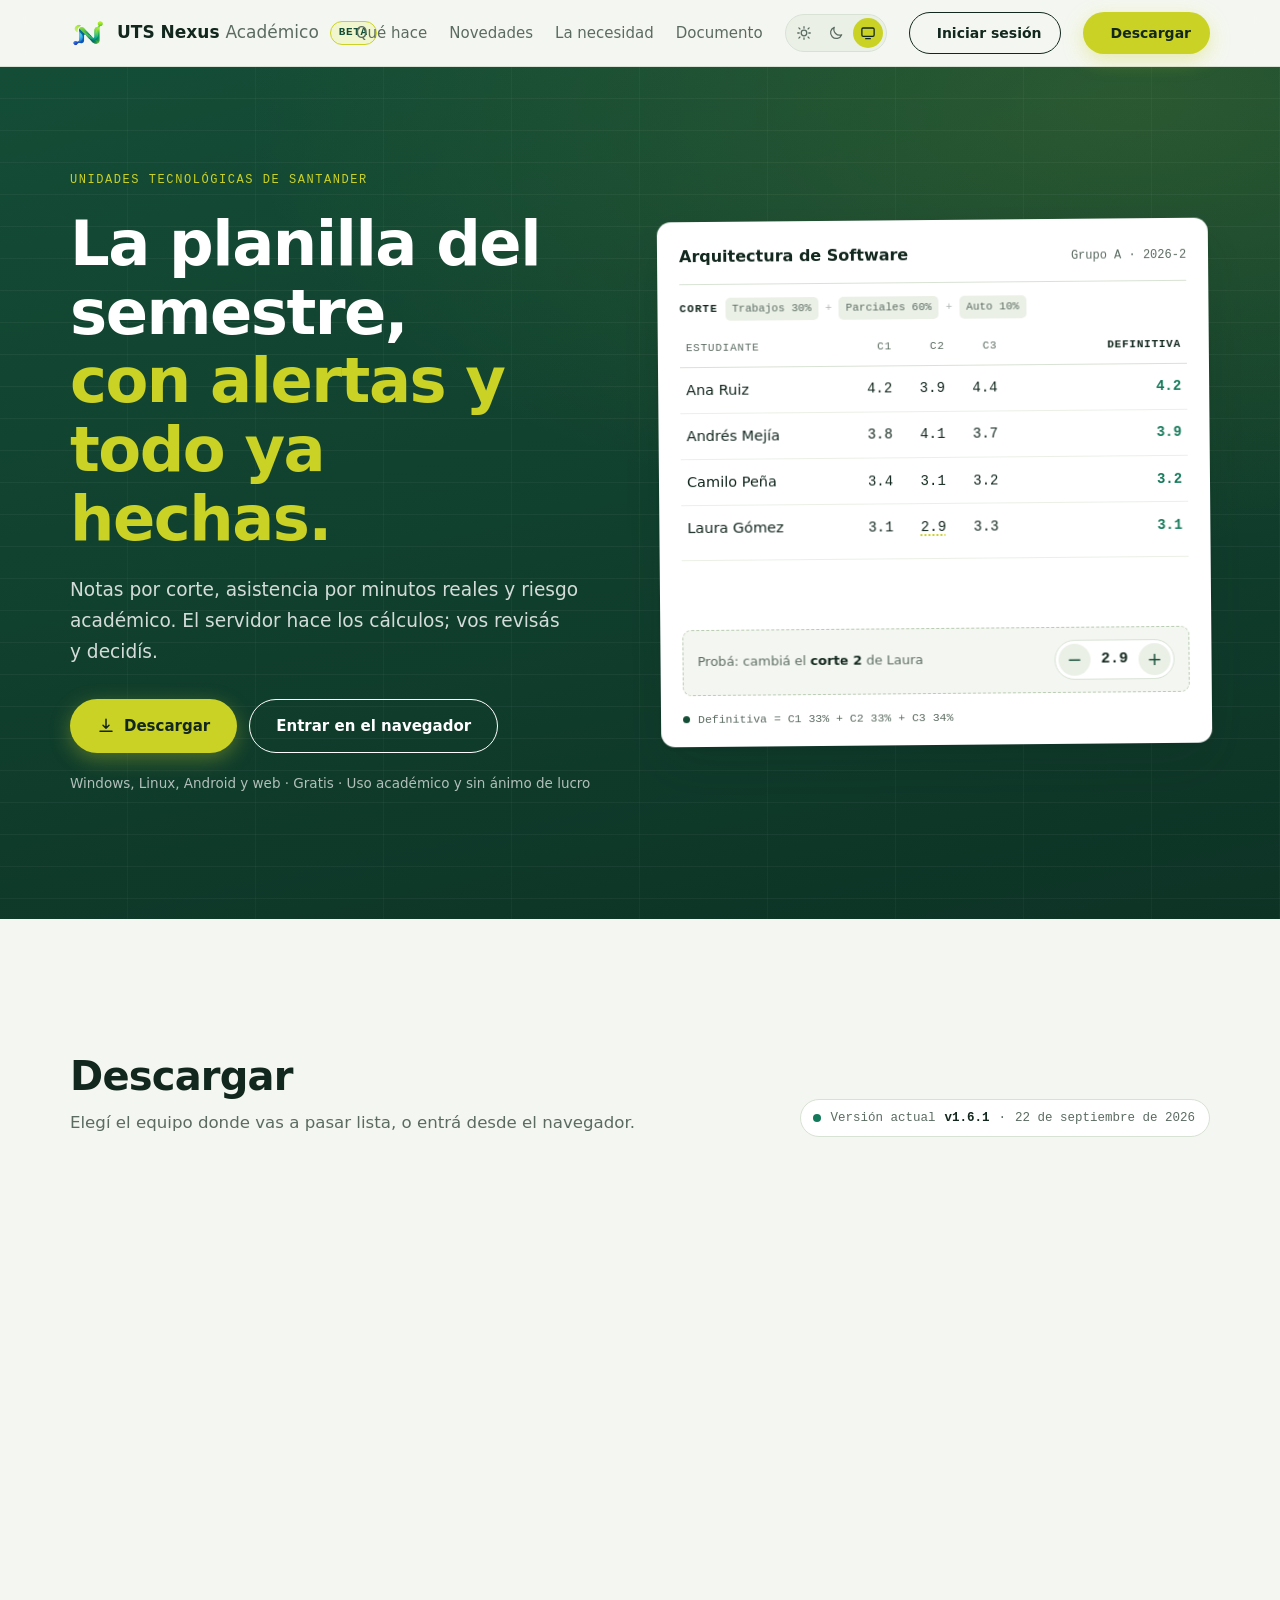
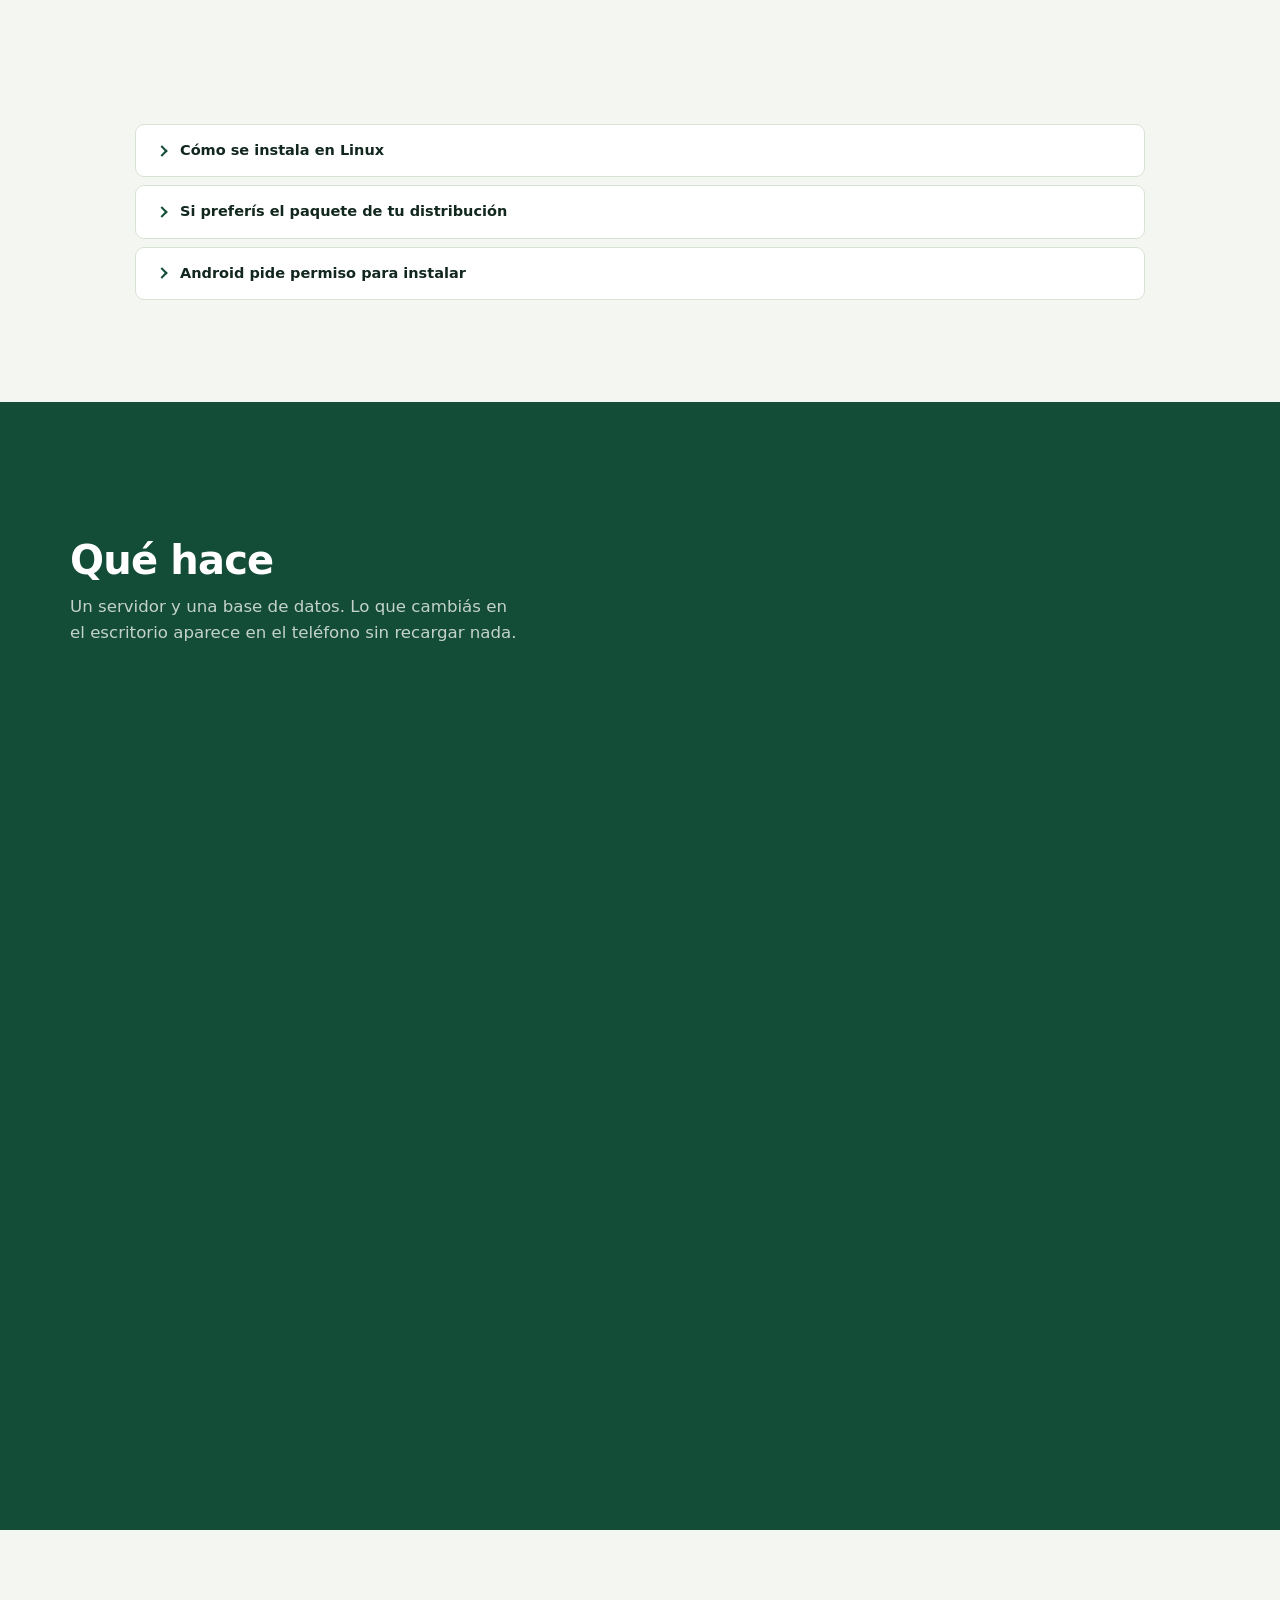
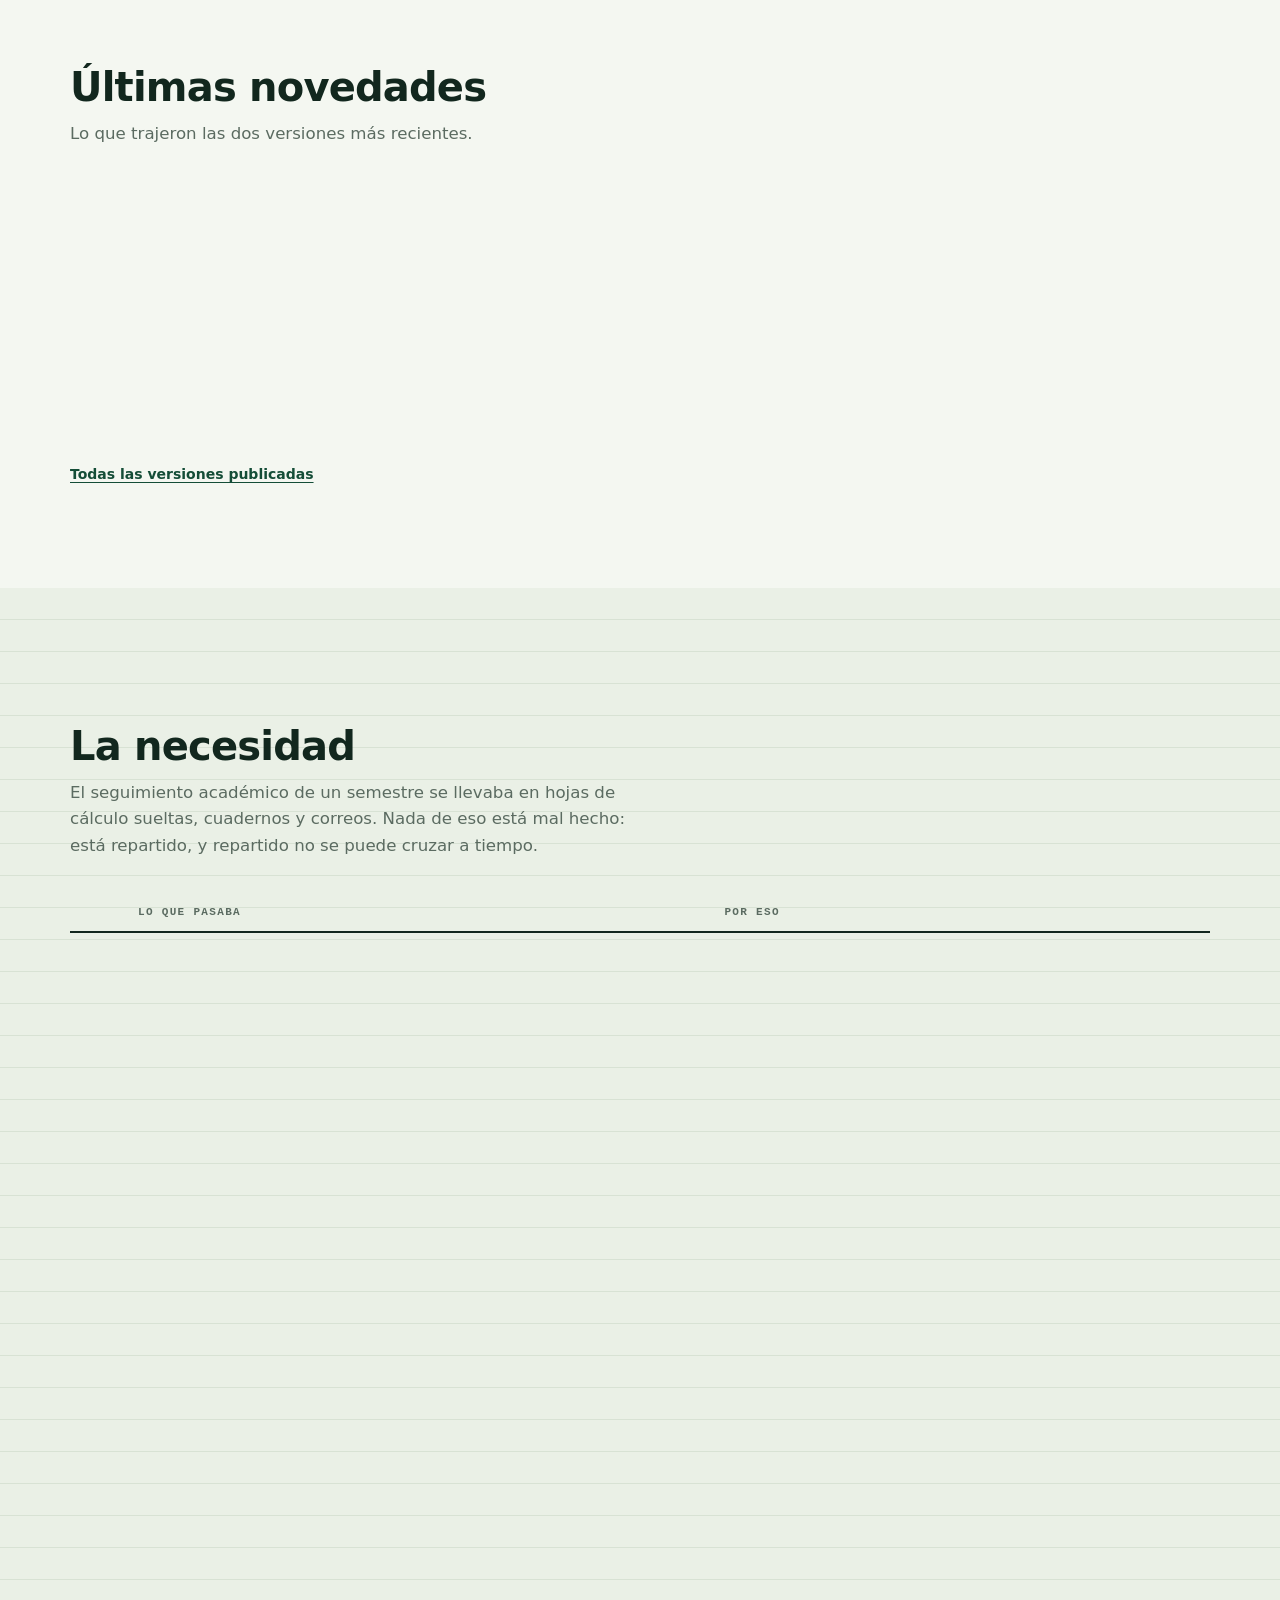
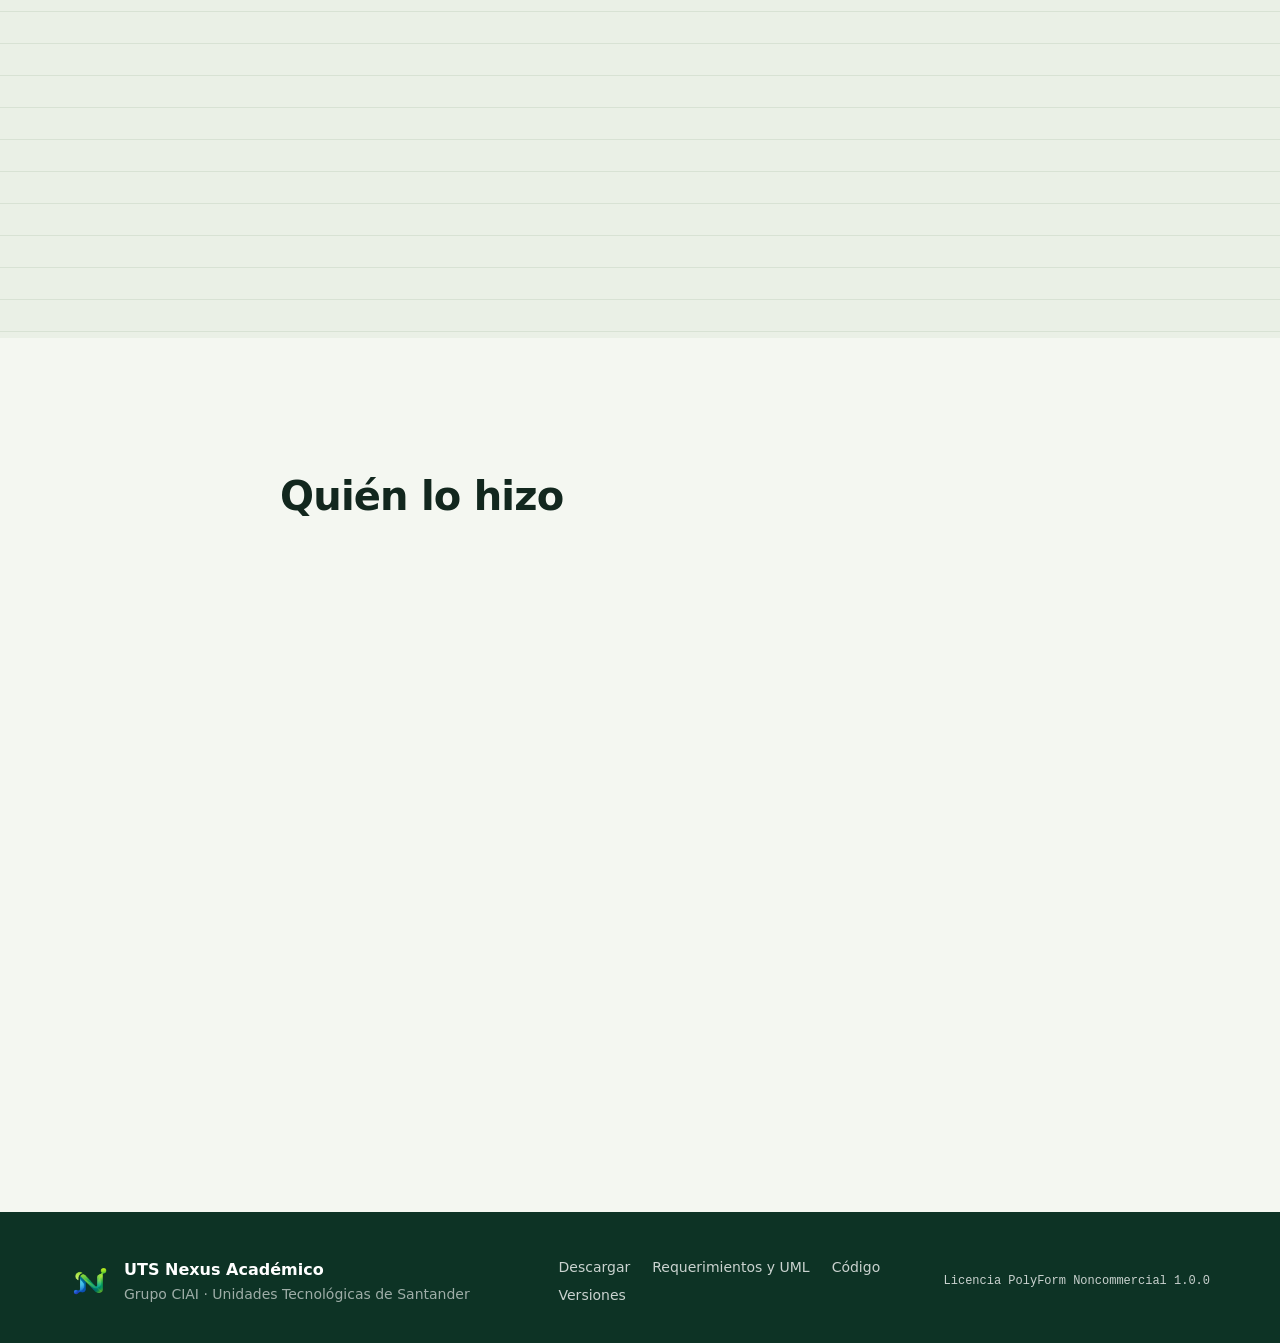
==== commit 409577f9: "fix(novedades): la página anunciaba una versión que ya no se reparte El listado de la API (`/release" ====
--- a/index.html
+++ b/index.html
@@ -287,7 +287,7 @@
              alimenta la sección de novedades: una petición, dos usos. -->
         <p class="version" id="version-actual">
           <span class="version__punto" aria-hidden="true"></span>
-          Versión actual <b>v2.16.0</b> · <time datetime="2026-09-01">1 de septiembre de 2026</time>
+          Versión actual <b>v1.6.1</b> · <time datetime="2026-09-22">22 de septiembre de 2026</time>
         </p>
       </header>
 
@@ -541,24 +541,24 @@
 
       <ol class="linea" id="novedades-lista">
         <li class="hito revela">
-          <time class="hito__fecha" datetime="2026-09-01">1 sept 2026</time>
+          <time class="hito__fecha" datetime="2026-09-22">22 sept 2026</time>
           <div class="hito__cuerpo">
-            <h3 class="hito__titulo">Pre-release 2.16.0</h3>
+            <h3 class="hito__titulo">1.6.1</h3>
             <ul class="hito__cambios">
-              <li>✨ Nueva experiencia de registro en el computador</li>
-              <li>📱 Registro móvil rediseñado en el teléfono</li>
-              <li>🛠️ Debajo del capó</li>
+              <li>🔐 La sesión ya no se pierde</li>
+              <li>🌐 Y ahora también desde el navegador</li>
+              <li>📤 Exportar desde donde estás</li>
             </ul>
           </div>
         </li>
         <li class="hito revela">
-          <time class="hito__fecha" datetime="2026-08-25">25 ago 2026</time>
+          <time class="hito__fecha" datetime="2026-09-22">22 sept 2026</time>
           <div class="hito__cuerpo">
-            <h3 class="hito__titulo">Pre-release v2.15.0</h3>
+            <h3 class="hito__titulo">1.6.0</h3>
             <ul class="hito__cambios">
-              <li>🔄 Por qué esta versión existe</li>
-              <li>🎓 Y lo que traía la anterior</li>
-              <li>Debajo del capó</li>
+              <li>⚖️ Cada nota pesa lo que tú decidas</li>
+              <li>📋 Plantillas: arma el corte una vez</li>
+              <li>🧭 El menú, donde tú lo quieras</li>
             </ul>
           </div>
         </li>
--- a/assets/css/barra.css
+++ b/assets/css/barra.css
@@ -79,7 +79,16 @@
 /* La sección que está en pantalla: `barra.js` la marca con `aria-current`. */
 .barra__enlaces > a[aria-current="true"] { color: var(--tinta); }
 .barra__enlaces > a[aria-current="true"]::after { transform: scaleX(1); }
-.barra__nav > .boton { color: #12271e; }
+/* Solo el botón lima: su relleno es claro en los dos temas, así que su
+   letra es oscura siempre. Esta regla valía para todos los botones de la
+   barra cuando el único era ese; con el de iniciar sesión —que es de contorno
+   y toma el color del texto— pintaba letra oscura sobre fondo oscuro y el
+   botón desaparecía en el tema oscuro. */
+.barra__nav > .boton--lima { color: #12271e; }
+.barra__nav > .boton--fantasma { color: var(--tinta); }
+/* El hover de `boton--fantasma` es un velo blanco, pensado para el hero, que
+   va sobre verde. Sobre la barra no se ve: aquí aclara con el gris del tema. */
+.barra__nav > .boton--fantasma:hover { background: var(--fondo-sutil); }
 
 /* ── Interruptor de tema ─────────────────────────────────────────────────
    Tres posiciones, no dos. Un interruptor de dos deja la página clavada en
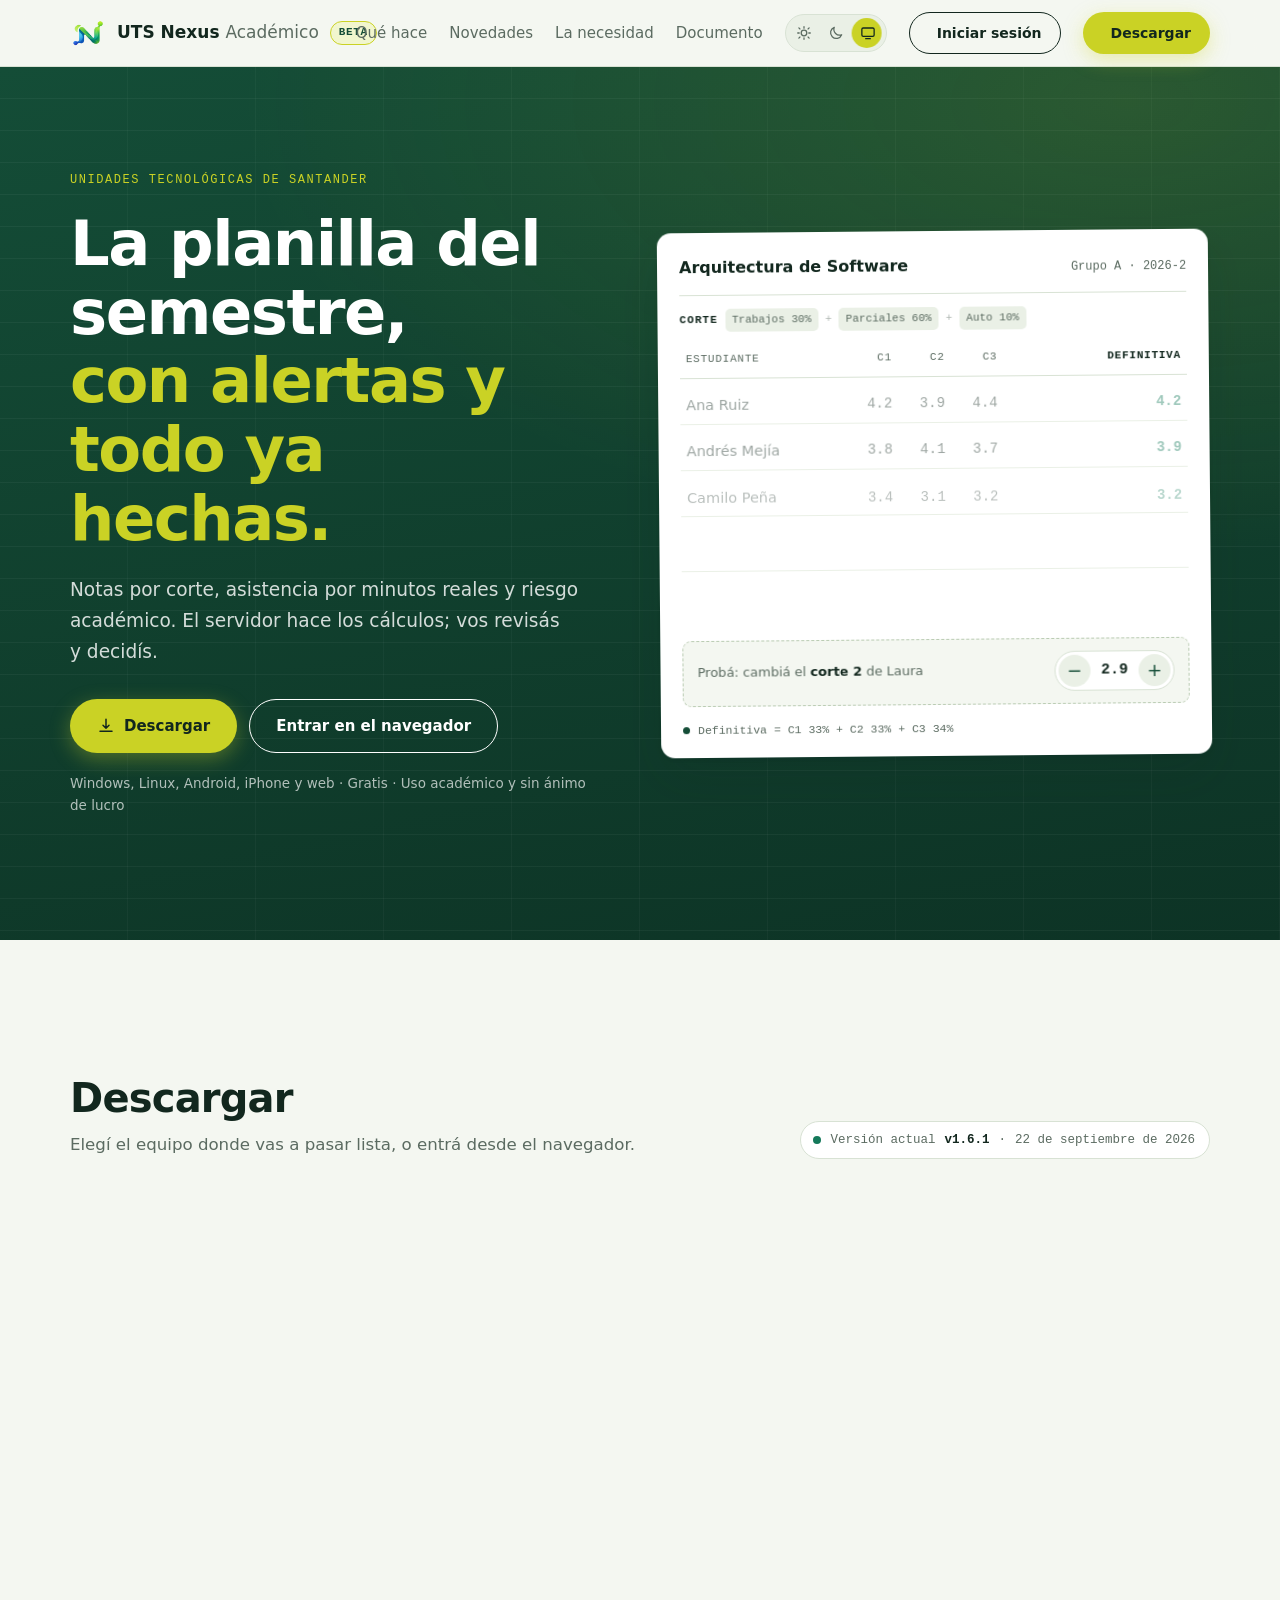
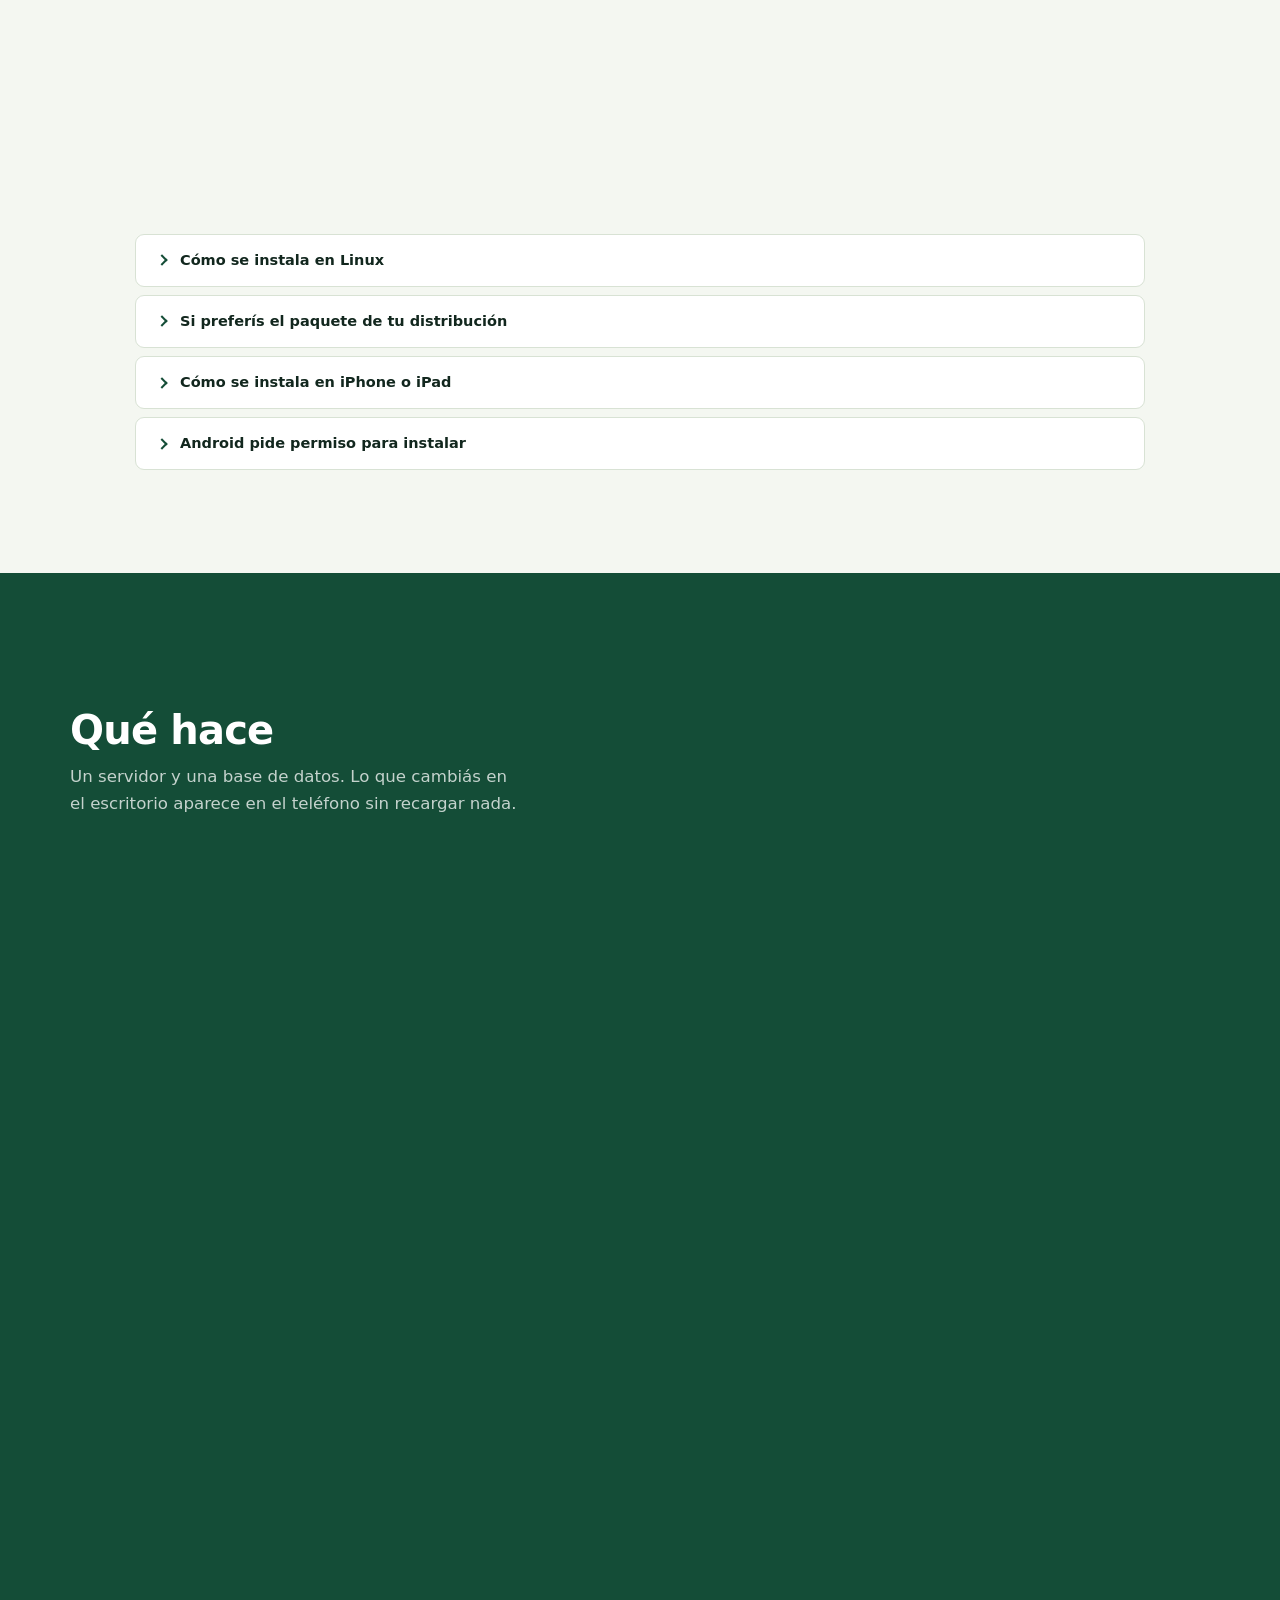
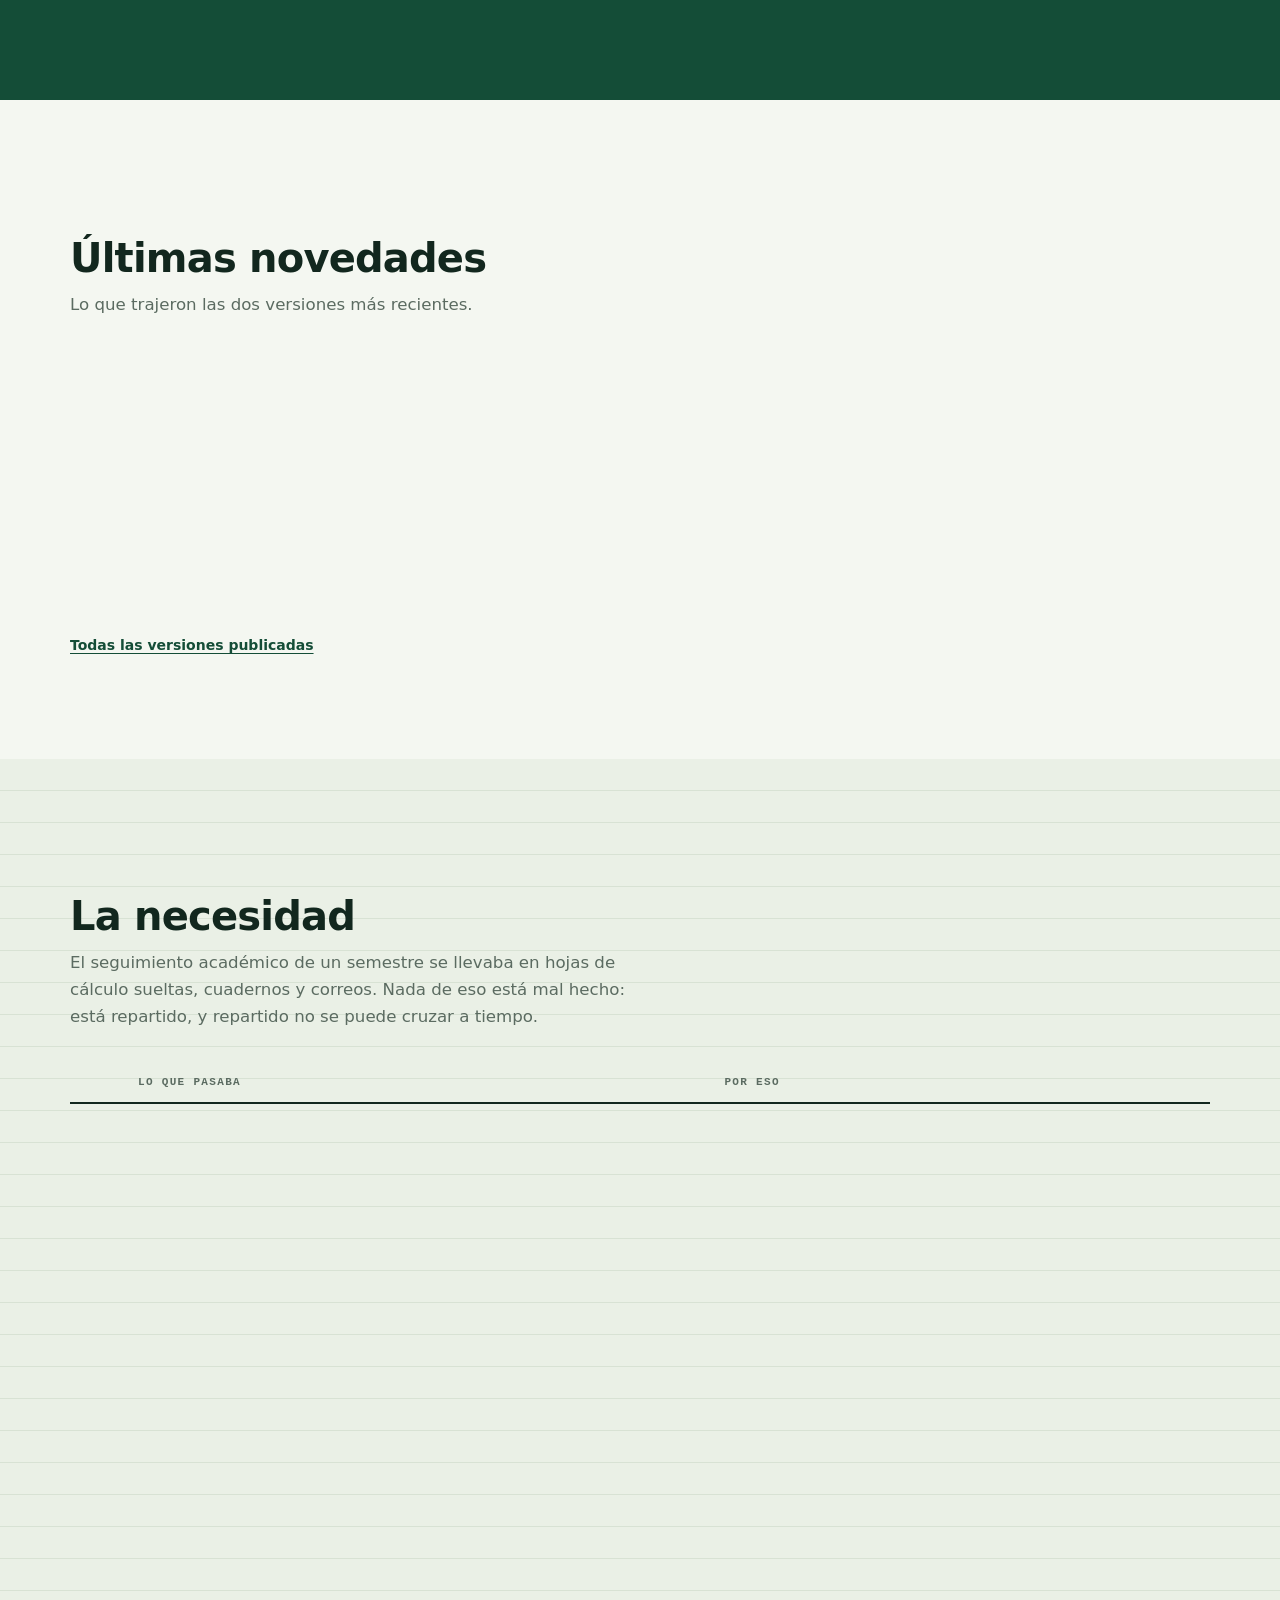
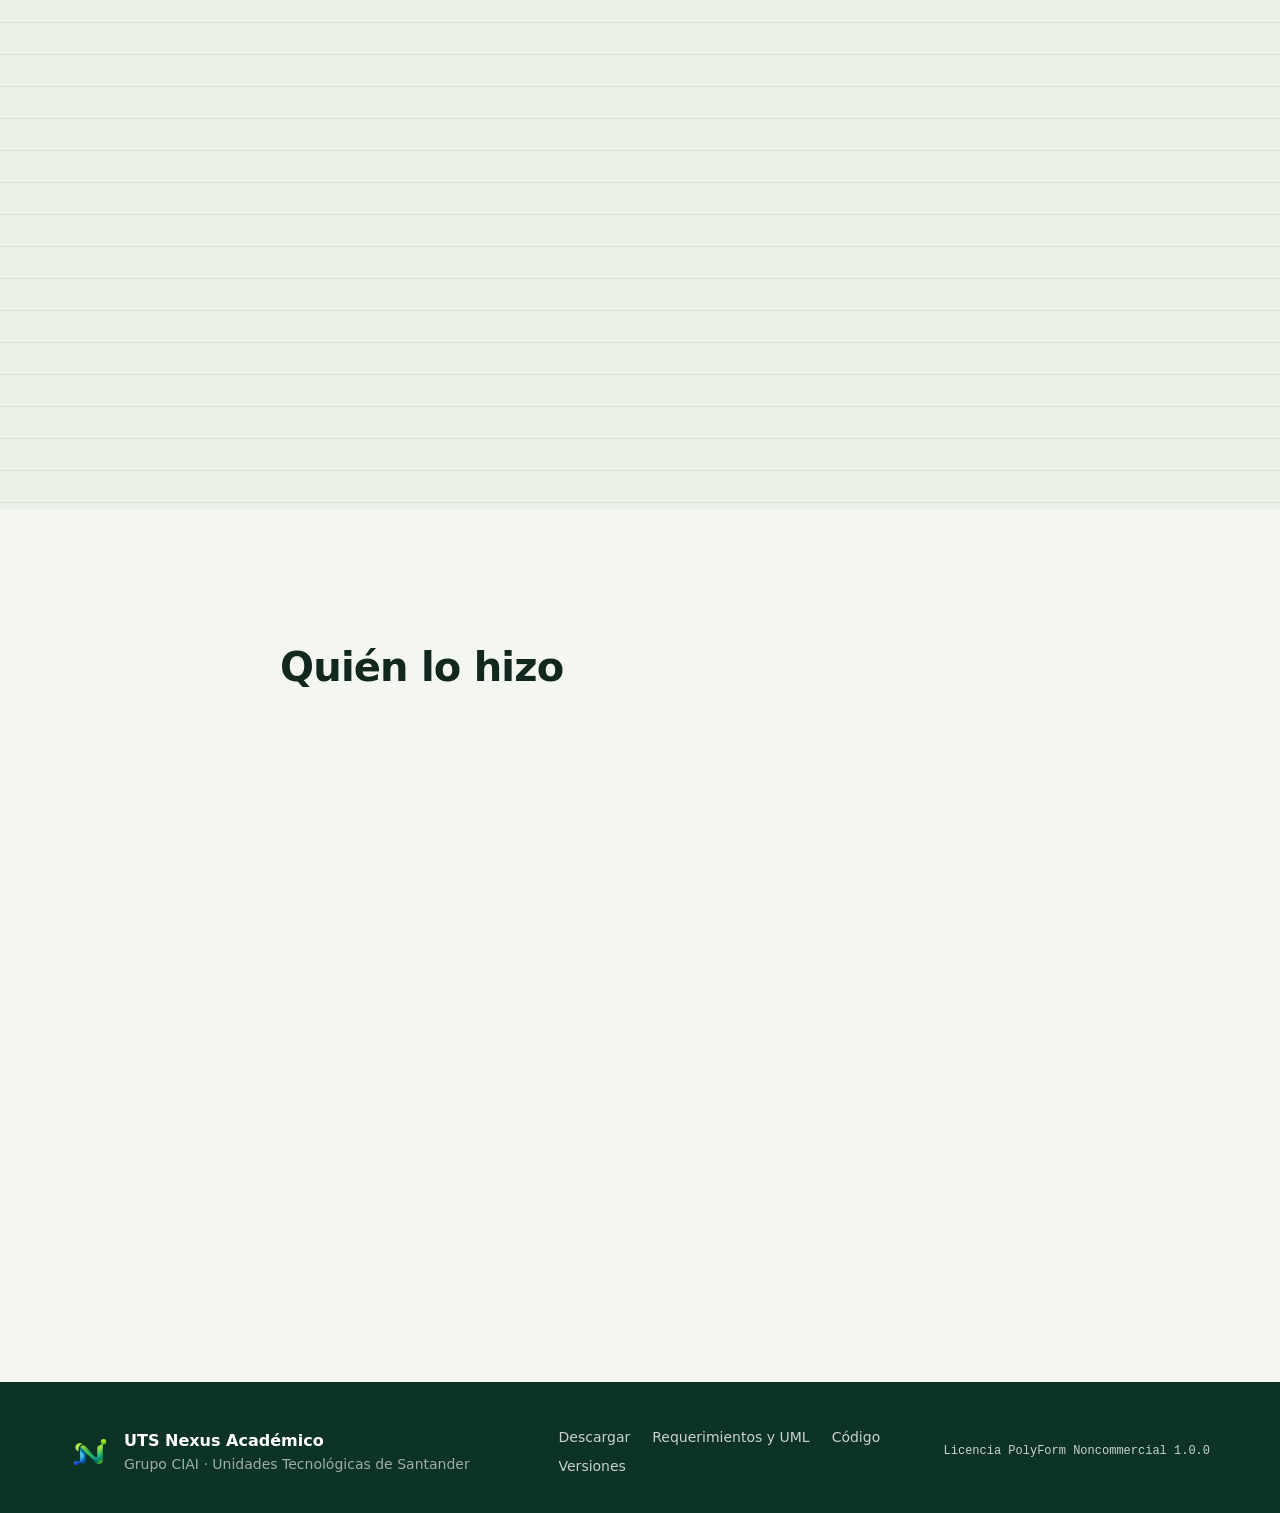
==== commit 0ca759fb: "feat(descargas): iPhone y iPad instalan la versión web desde Safari Un iPhone no instala nada que no" ====
--- a/index.html
+++ b/index.html
@@ -64,7 +64,7 @@
       "url": "https://juandavid-dev-lang.github.io/utsnexus.github.io/",
       "image": "https://juandavid-dev-lang.github.io/utsnexus.github.io/assets/og.png",
       "applicationCategory": "EducationalApplication",
-      "operatingSystem": "Windows 10, Windows 11, Linux, Android 8.0, Navegador web",
+      "operatingSystem": "Windows 10, Windows 11, Linux, Android 8.0, iOS (web instalable), Navegador web",
       "inLanguage": "es-CO",
       "releaseNotes": "https://github.com/JuanDavid-dev-lang/UTS_Nexus_Releases/releases/latest",
       "downloadUrl": "https://juandavid-dev-lang.github.io/utsnexus.github.io/#descargas",
@@ -205,7 +205,7 @@
           </a>
         </div>
 
-        <p class="hero__nota">Windows, Linux, Android y web · Gratis · Uso académico y sin ánimo de lucro</p>
+        <p class="hero__nota">Windows, Linux, Android, iPhone y web · Gratis · Uso académico y sin ánimo de lucro</p>
       </div>
 
       <!-- Signature: planilla real, con los pesos reales del reglamento. Las
@@ -379,10 +379,11 @@
             </div>
             <span class="tarjeta__formato">navegador</span>
           </div>
-          <h3 class="tarjeta__titulo">Web</h3>
+          <h3 class="tarjeta__titulo">Web e iPhone</h3>
           <p class="tarjeta__desc">
             Sin instalar nada: materias, notas, asistencia y riesgo desde
-            cualquier equipo prestado. Lo demás vive en la aplicación.
+            cualquier equipo prestado. En iPhone y iPad queda como una app
+            más, con su icono. Lo demás vive en la aplicación.
           </p>
           <!-- Enlace externo y en otra pestaña: es la aplicación, no una
                sección de esta página. -->
@@ -392,6 +393,7 @@
           </a>
           <dl class="requisitos">
             <div><dt>Sistema</dt><dd>Cualquier navegador actual</dd></div>
+            <div><dt>iPhone y iPad</dt><dd>Desde Safari</dd></div>
             <div><dt>Incluye</dt><dd>Notas, asistencia y riesgo</dd></div>
             <div><dt>Se actualiza</dt><dd>Sola, al abrirla</dd></div>
           </dl>
@@ -422,6 +424,23 @@
             El <code>.deb</code> y el <code>.rpm</code> los instala el centro de
             software del sistema, y esos sí piden contraseña porque escriben en
             <code>/usr</code>.
+          </div>
+        </details>
+        <!-- iPhone no instala nada que no venga de la App Store, y publicar
+             allí cuesta una cuenta de pago de Apple. Lo que sí deja es añadir
+             una web a la pantalla de inicio: queda con su icono, a pantalla
+             completa y sin la barra de Safari. Es la versión web, con sus
+             mismas funciones. -->
+        <details class="ayuda__item" id="ayuda-iphone">
+          <summary>Cómo se instala en iPhone o iPad</summary>
+          <div class="ayuda__cuerpo">
+            Abrí <a href="https://utsnexusweb.ciaiuts.com" target="_blank" rel="noopener">utsnexusweb.ciaiuts.com</a>
+            en <b>Safari</b>, tocá <b>Compartir</b> (el cuadrado con la flecha
+            hacia arriba) y elegí <b>Añadir a pantalla de inicio</b>. Queda con
+            su icono y se abre a pantalla completa, como una app más. Tiene que
+            ser Safari: en otros navegadores del iPhone esa opción no siempre
+            aparece. Es la versión web, así que incluye materias, notas,
+            asistencia y riesgo, y se actualiza sola.
           </div>
         </details>
         <details class="ayuda__item">
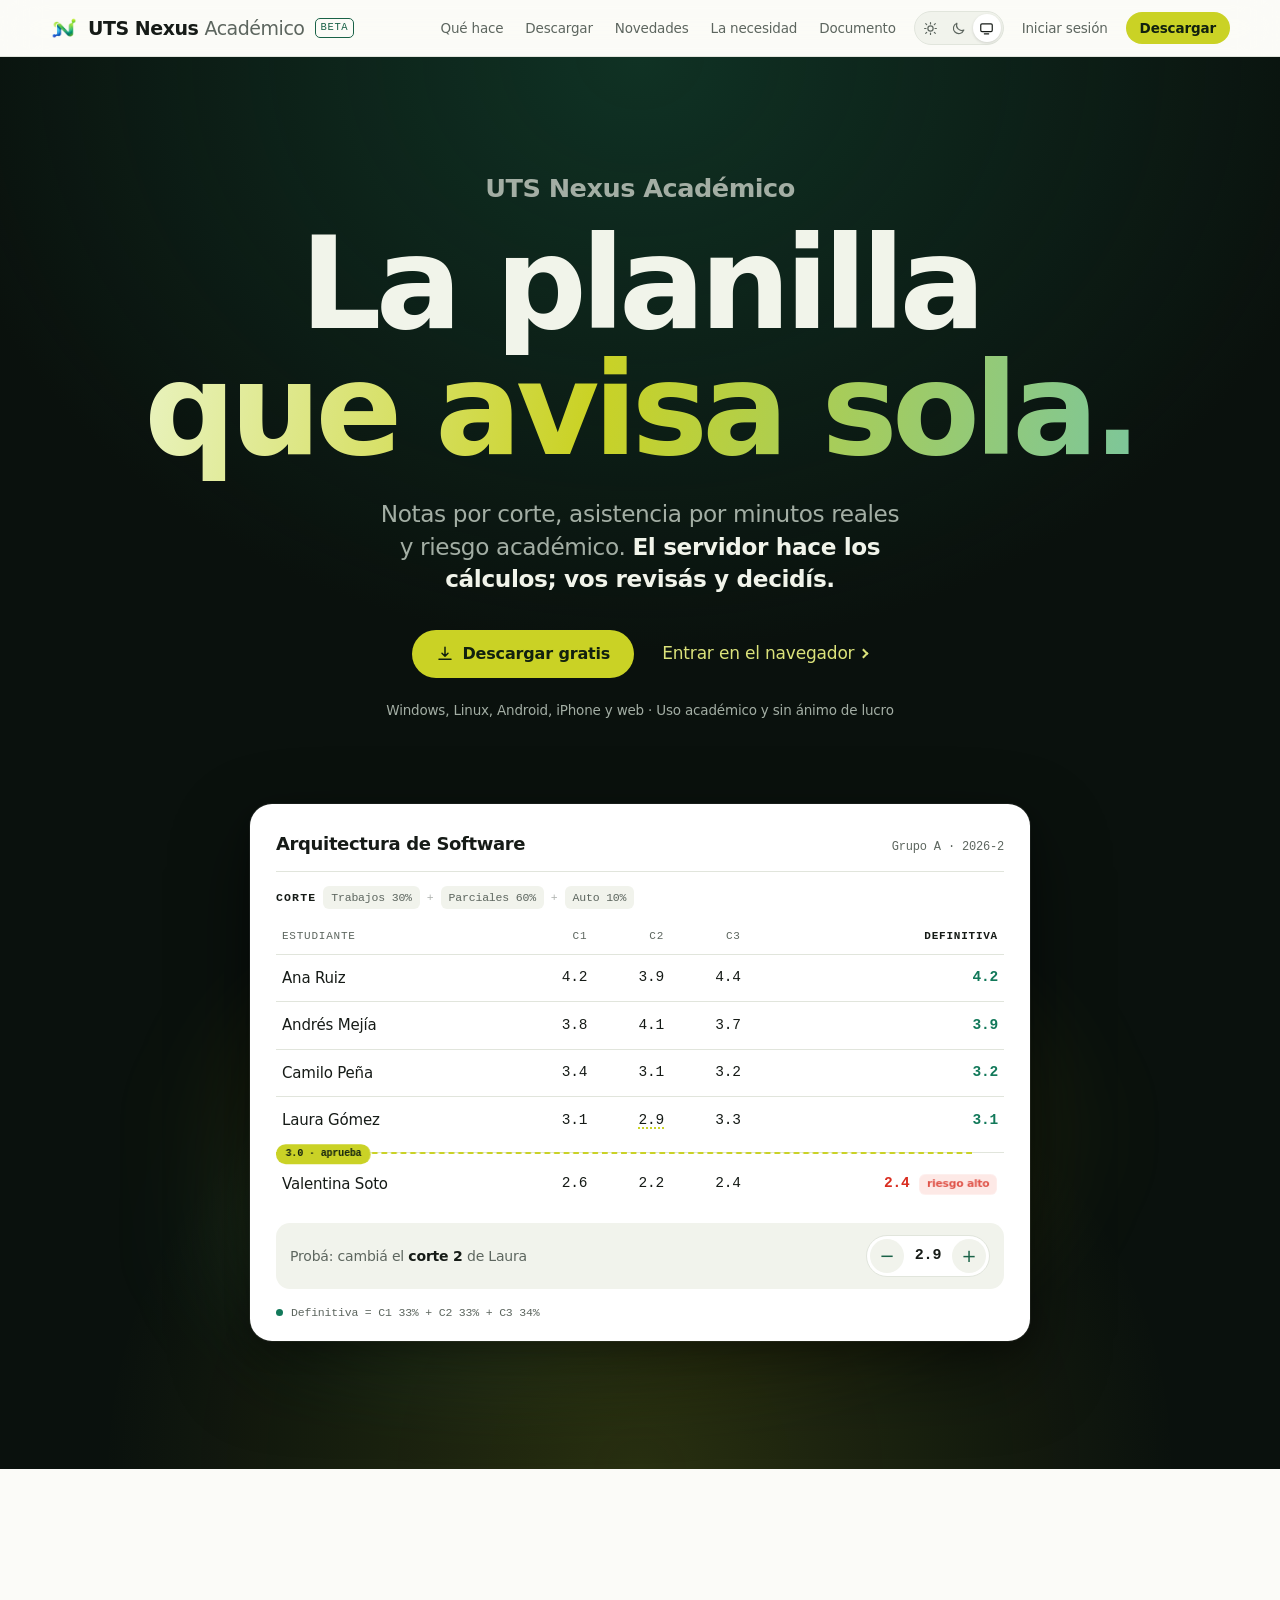
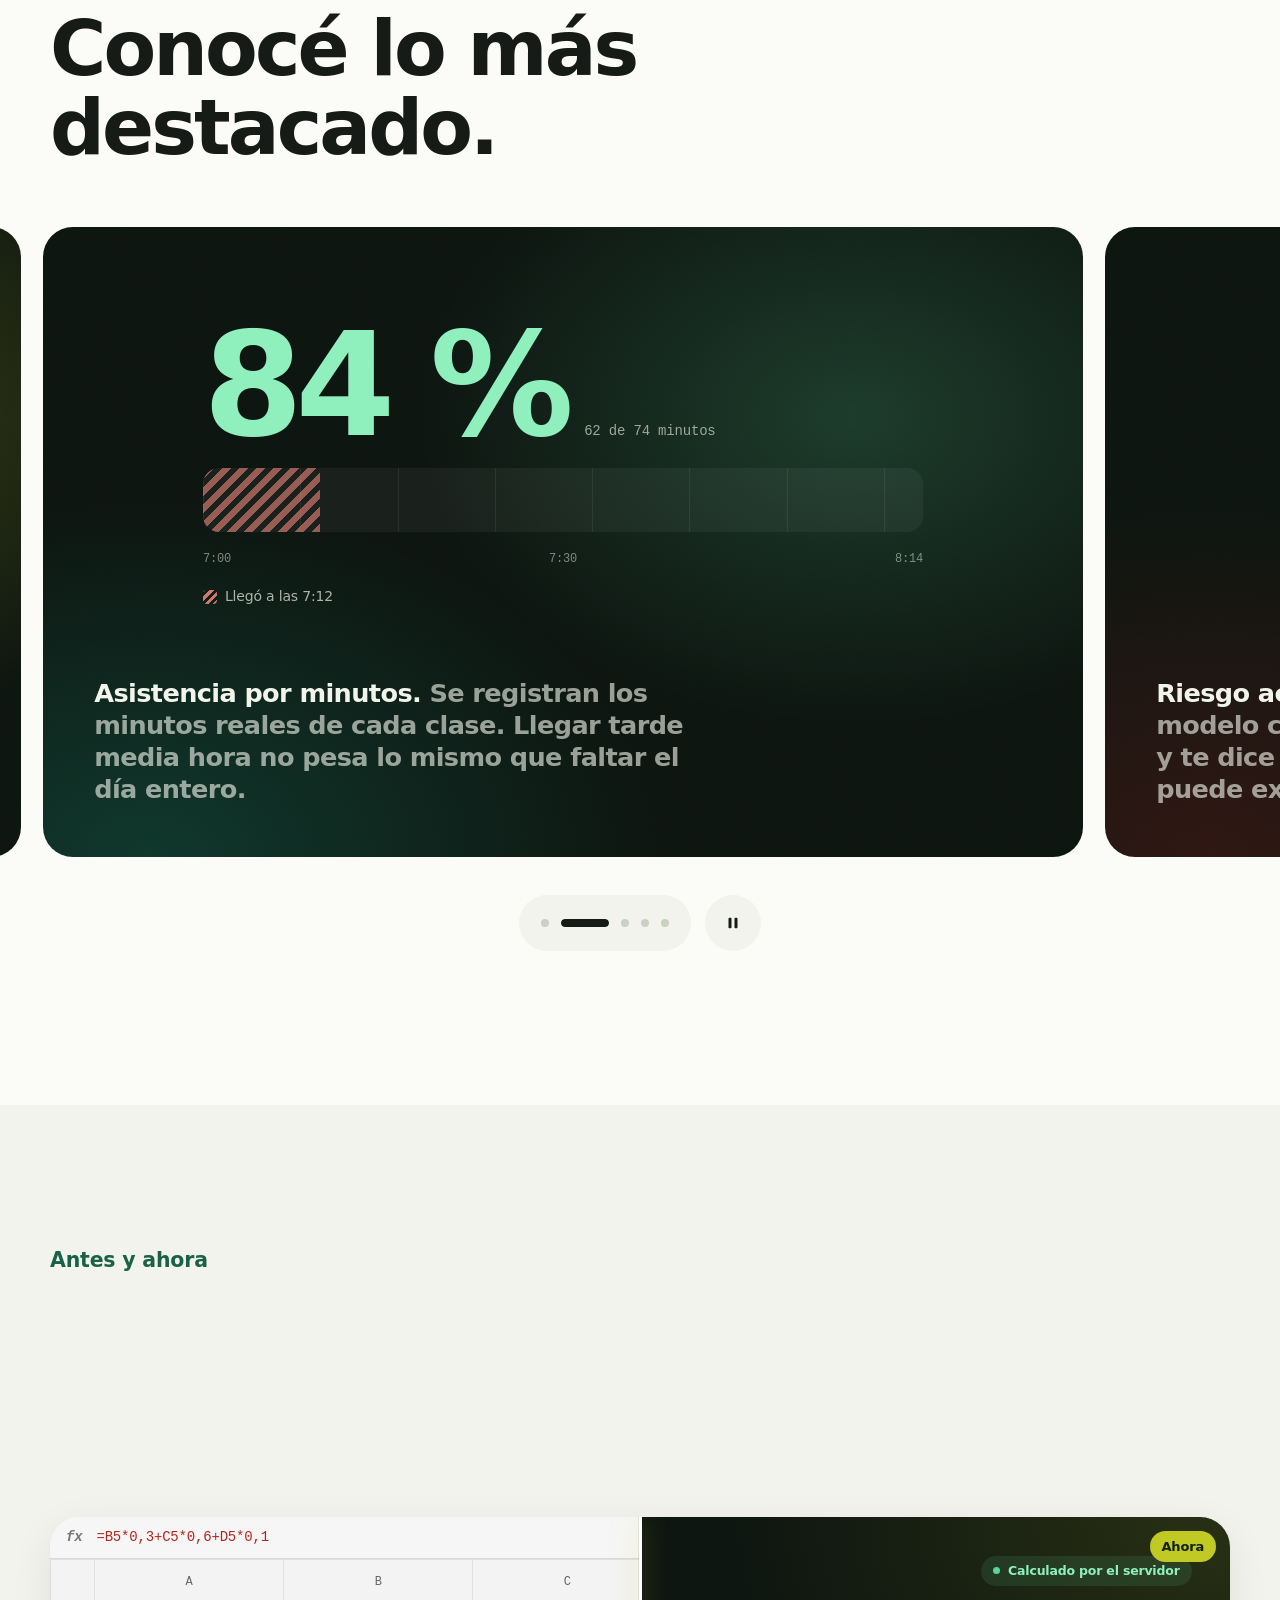
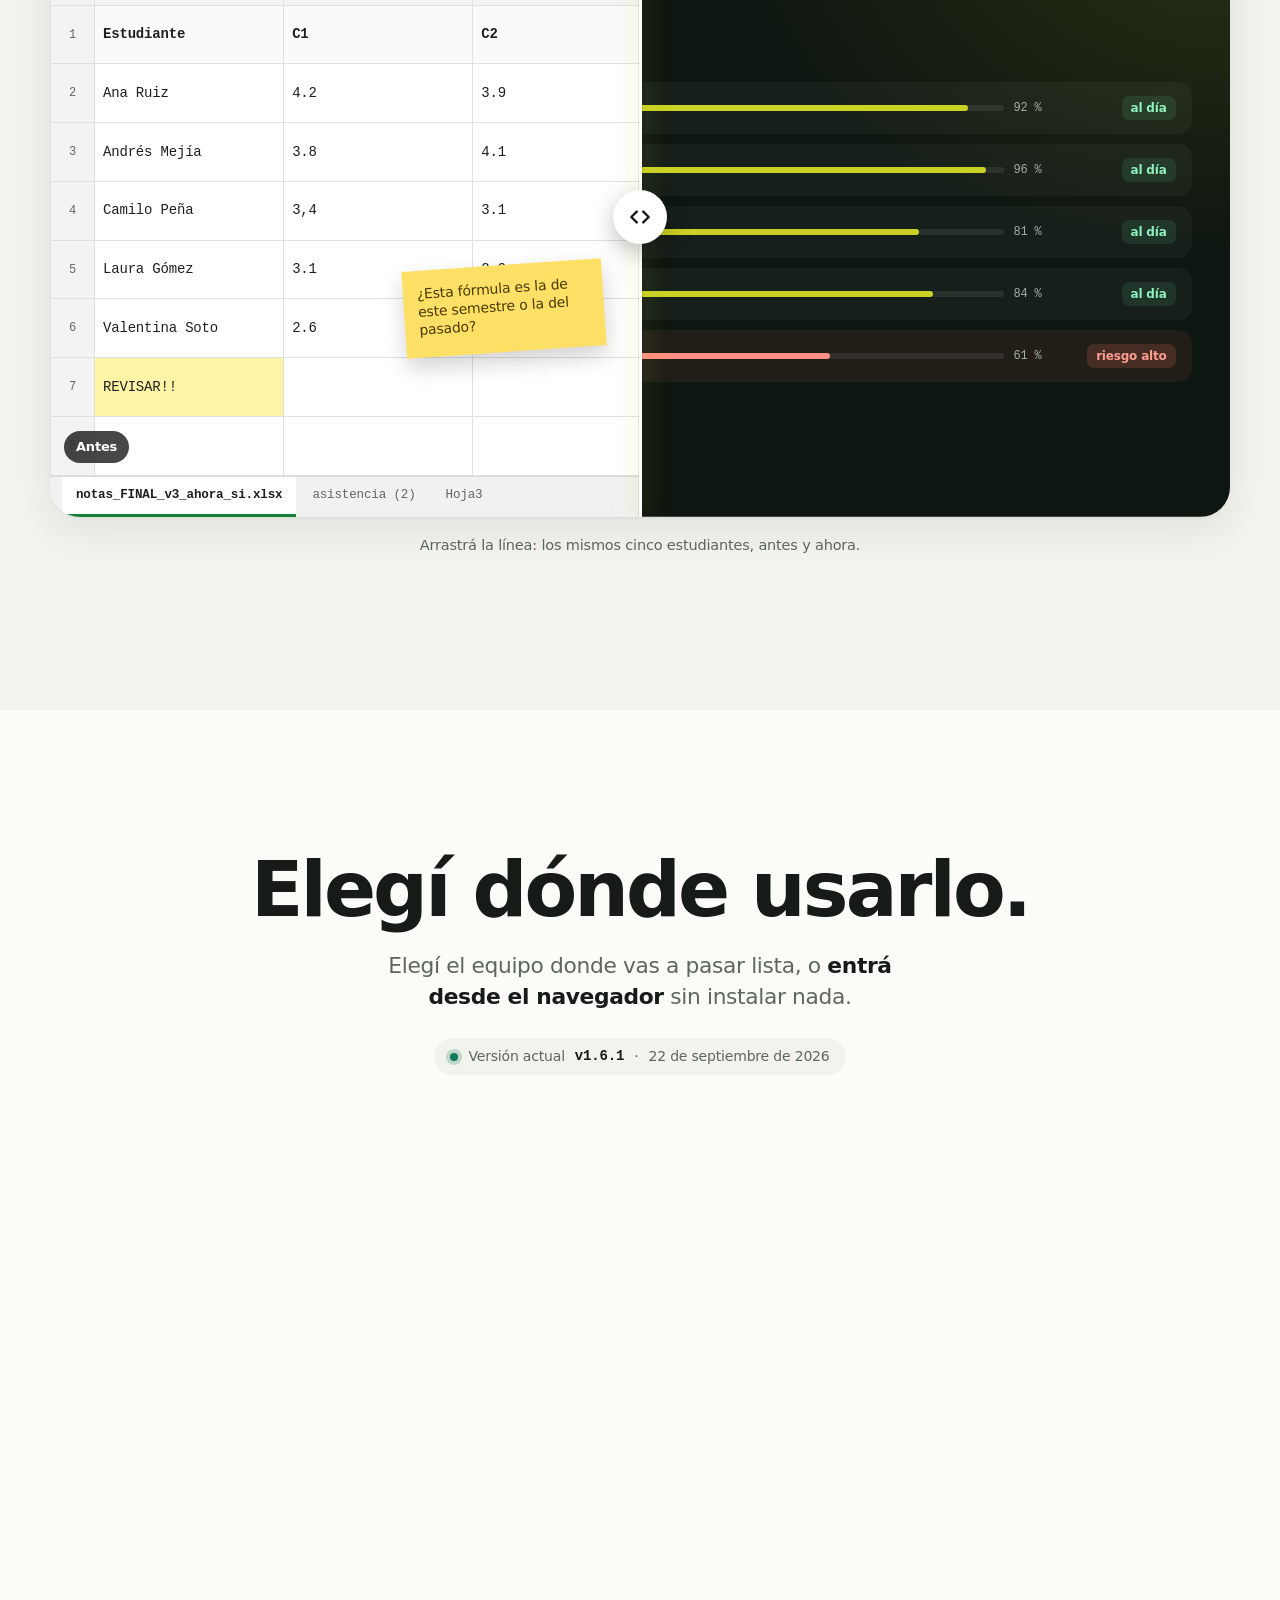
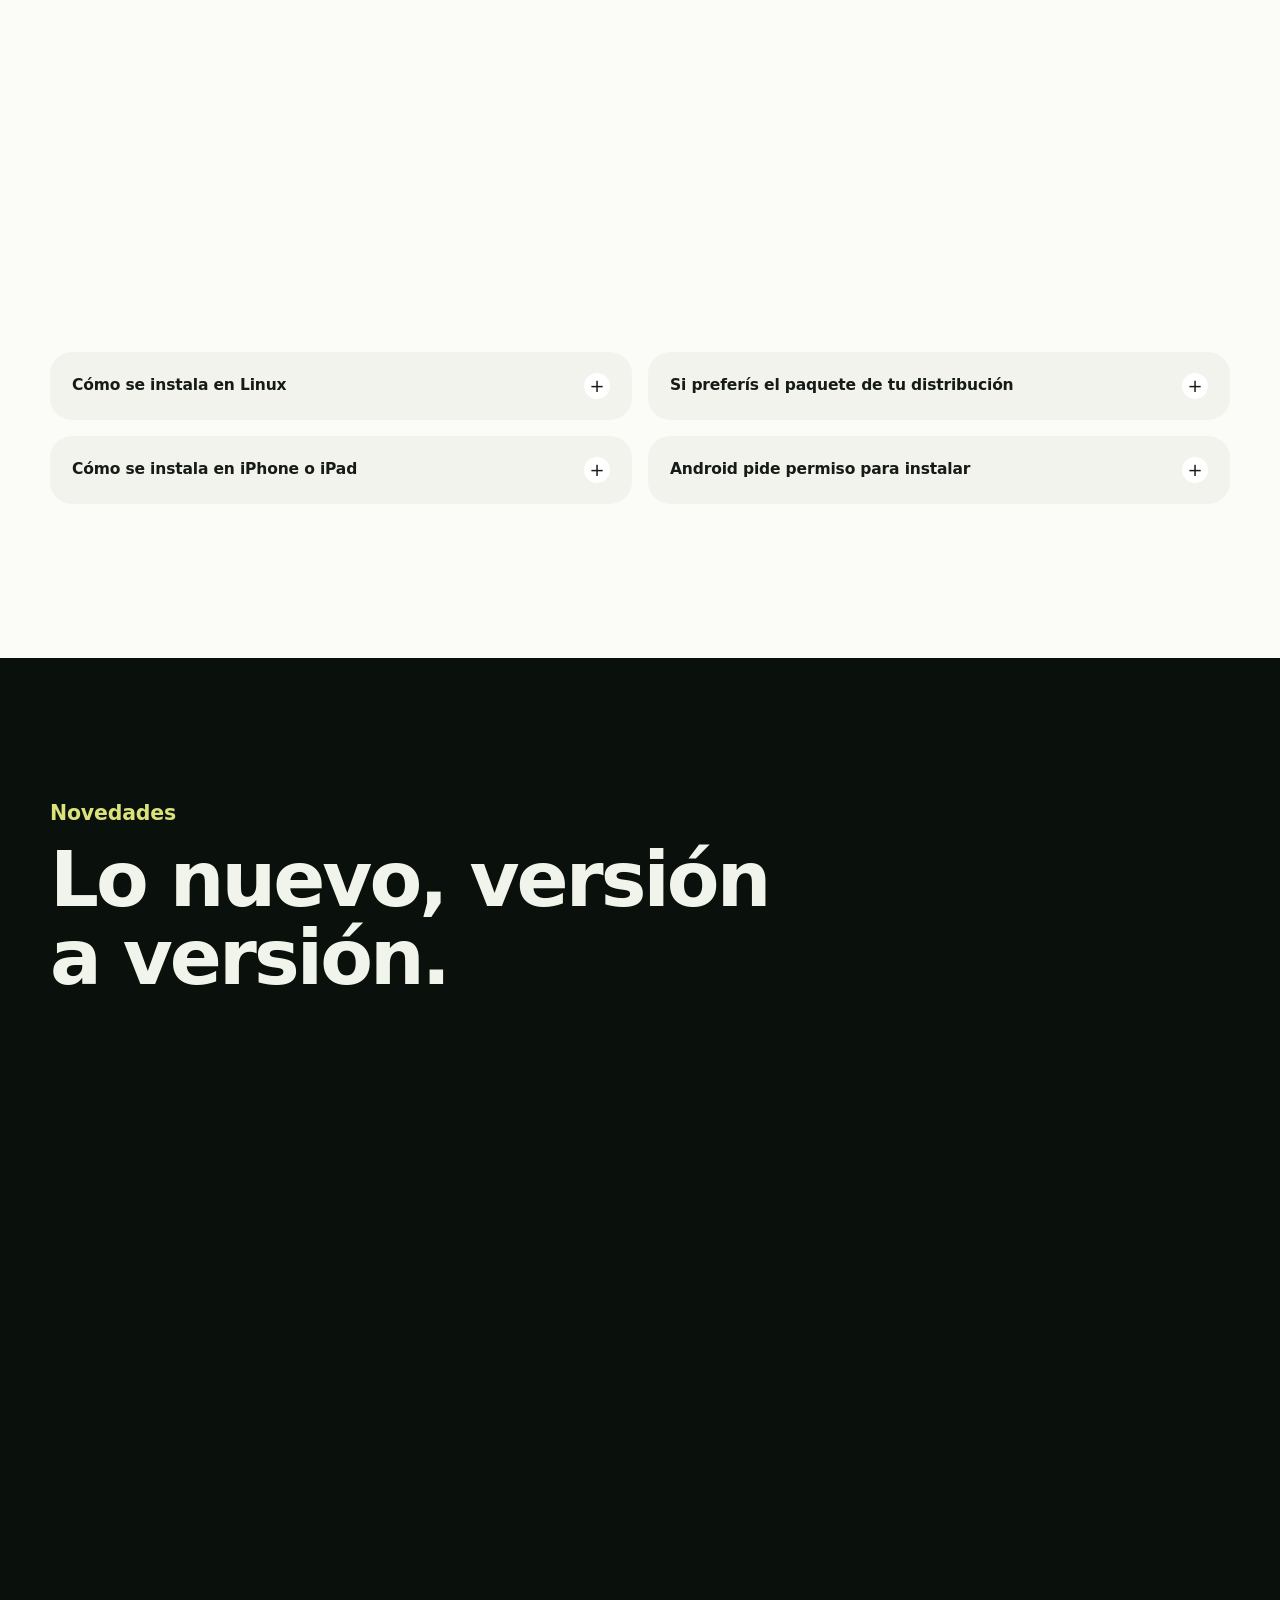
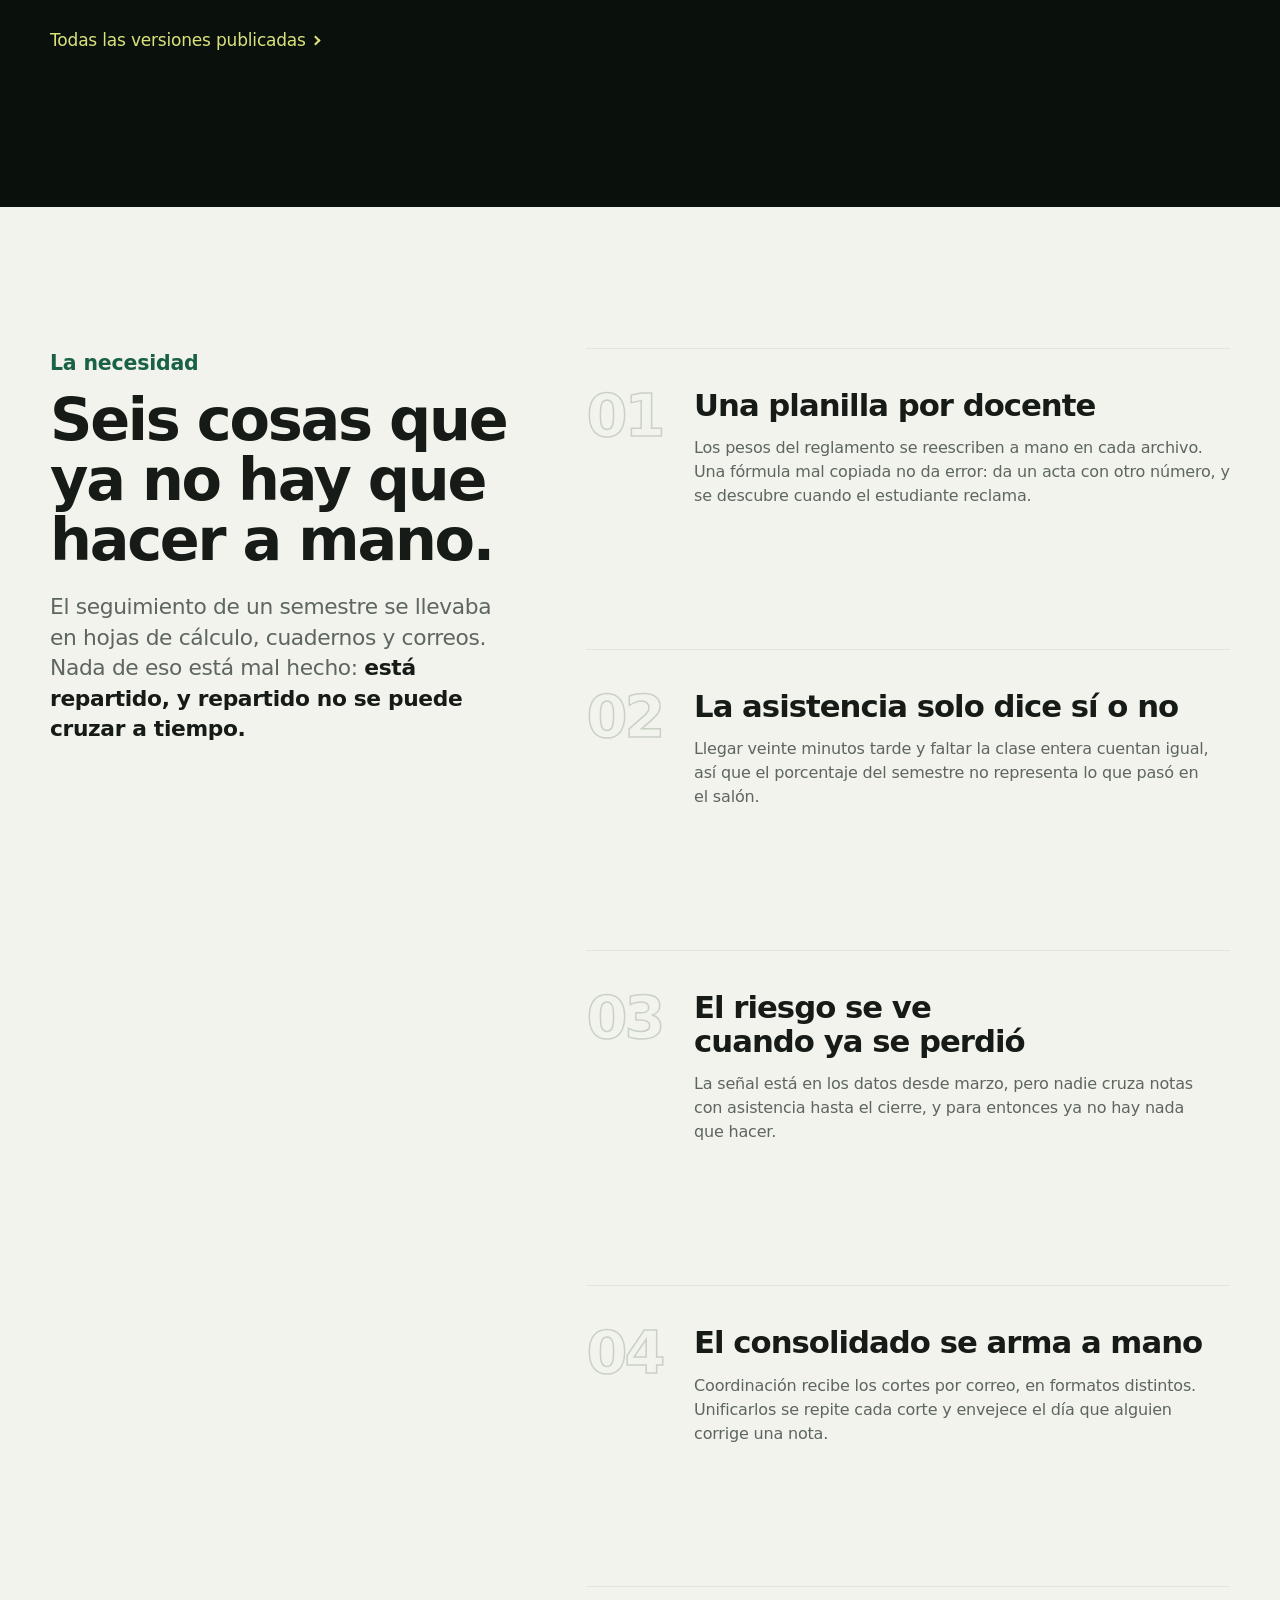
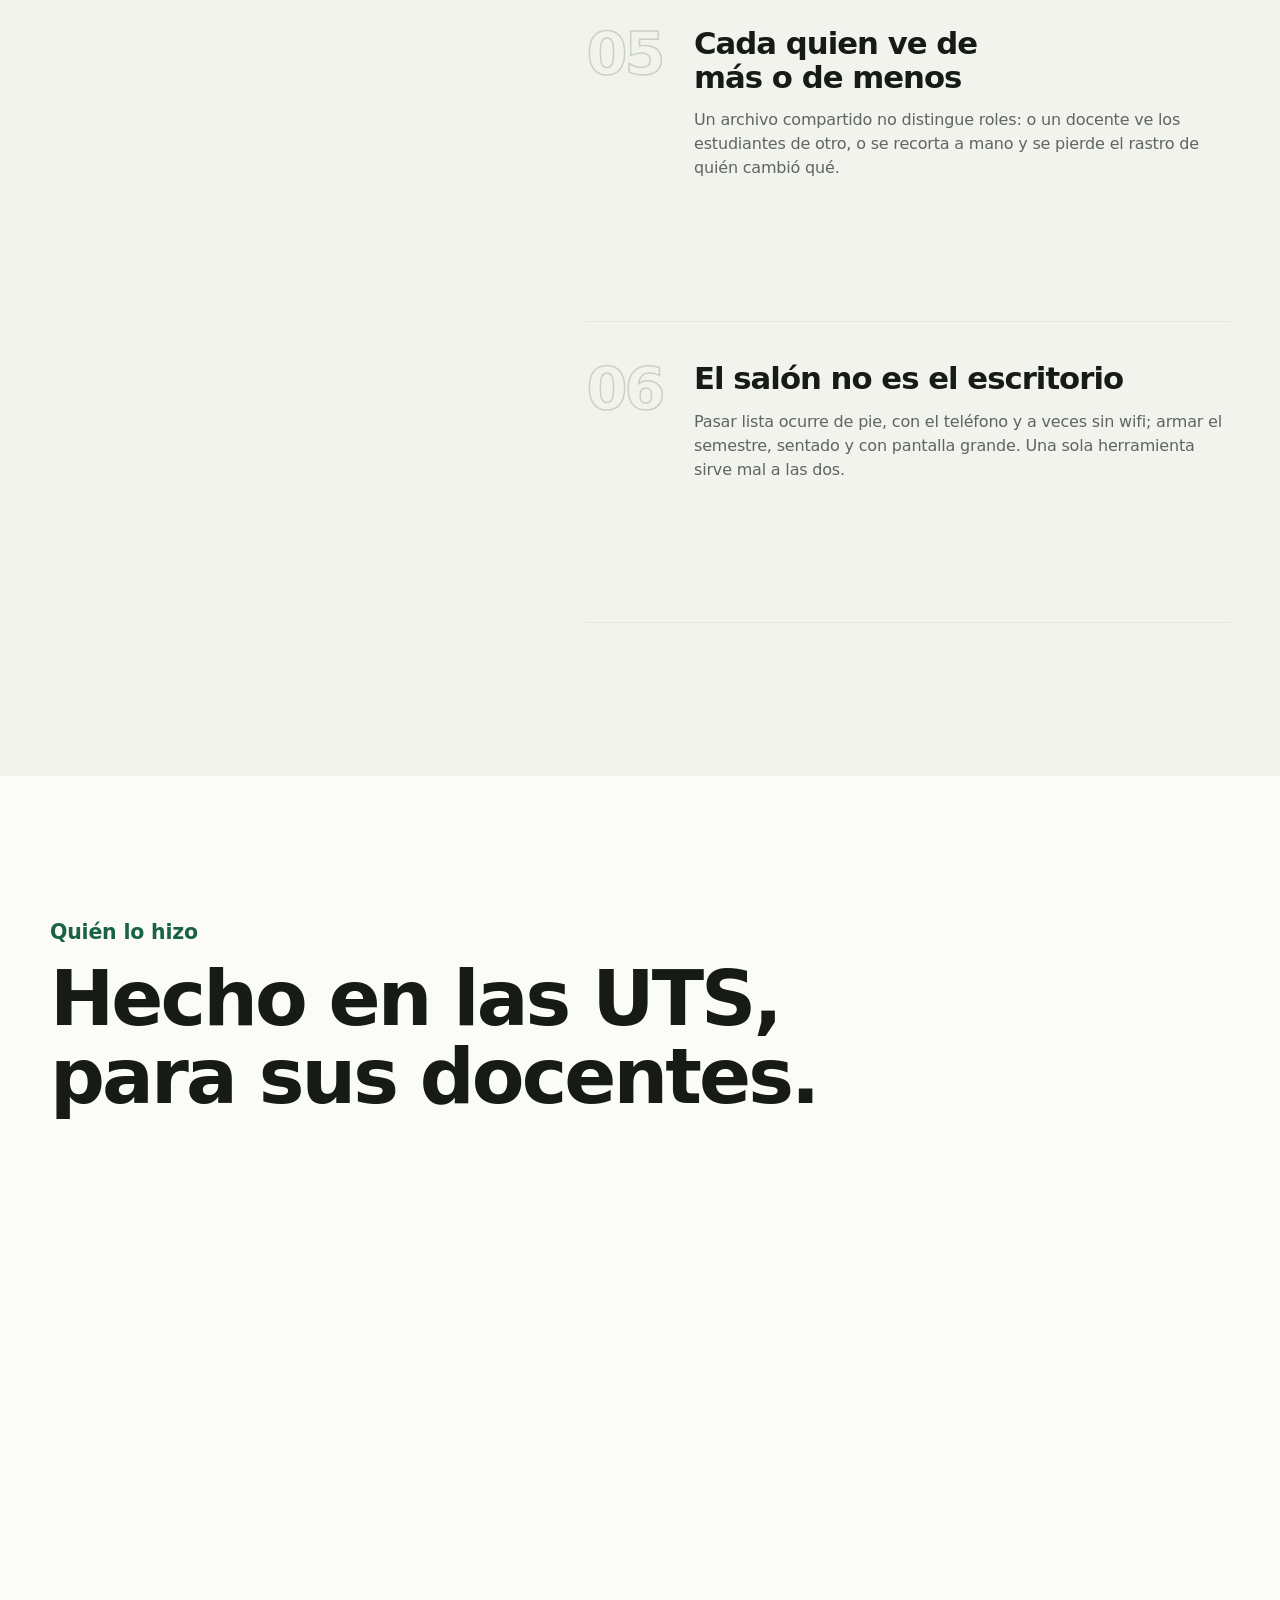
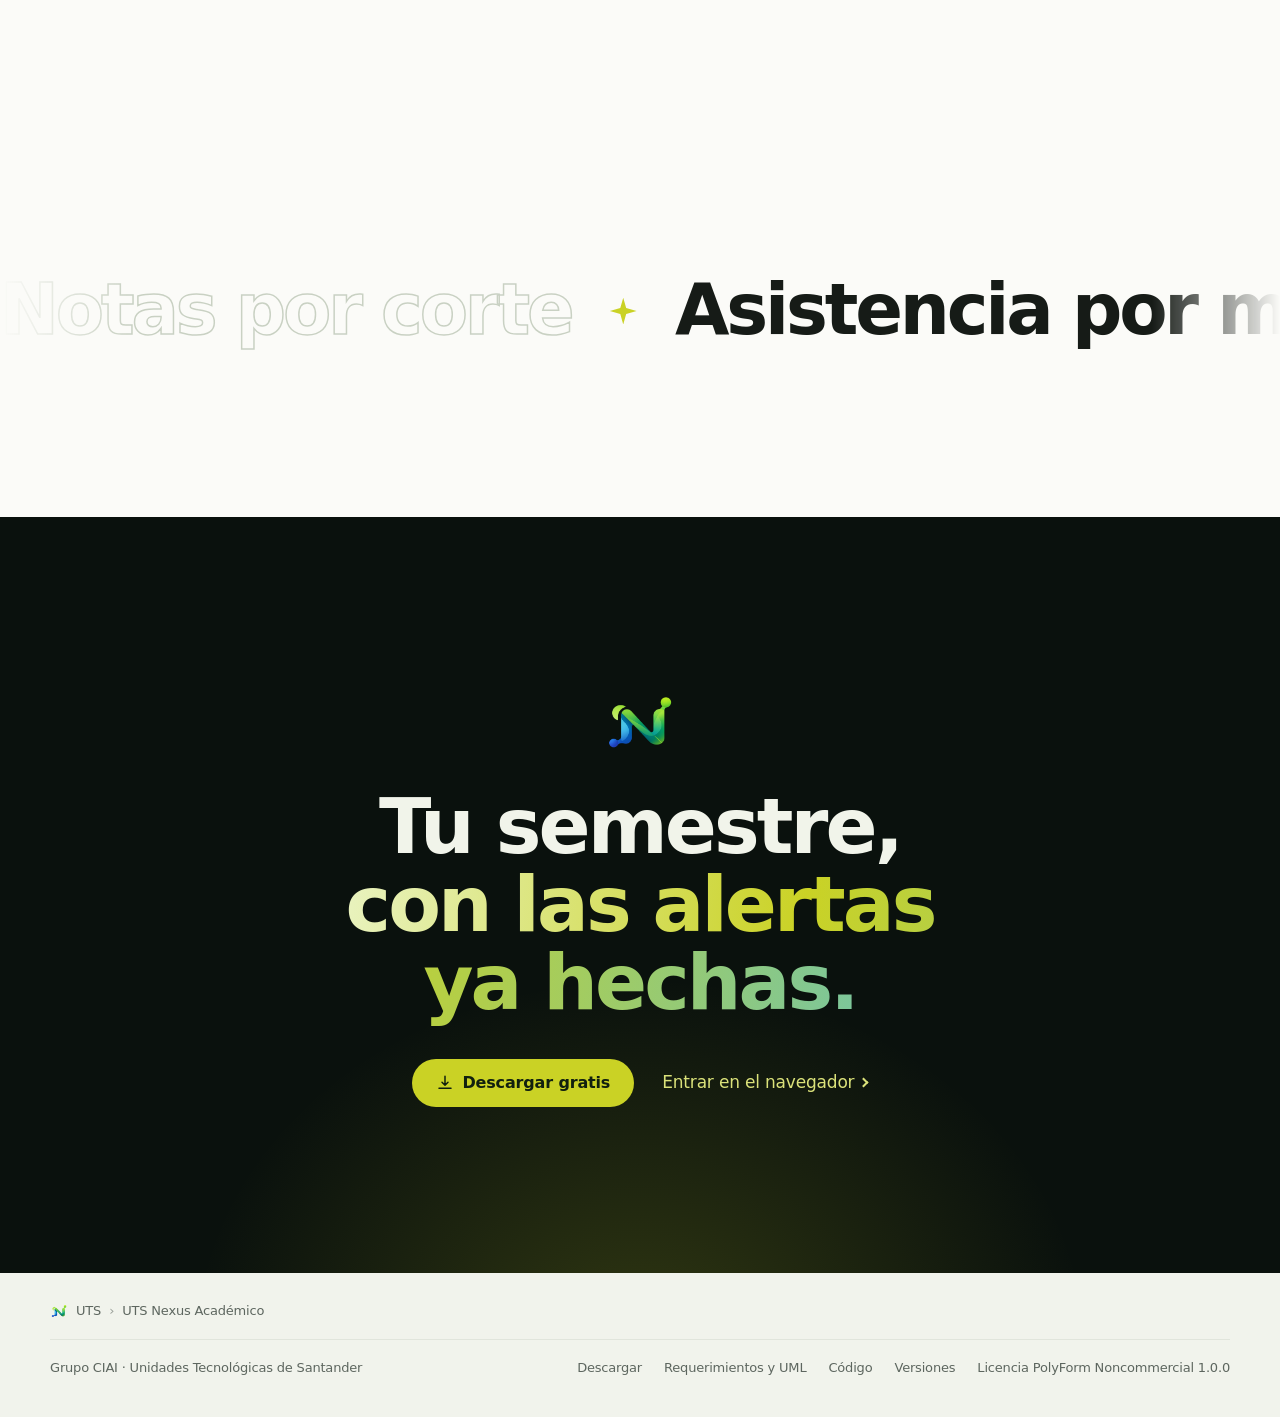
==== commit eedecdce: "feat(portada): rediseño como página de producto La portada pasa a leerse como una página de producto" ====
--- a/index.html
+++ b/index.html
@@ -39,17 +39,23 @@
 
 <link rel="preconnect" href="https://fonts.googleapis.com">
 <link rel="preconnect" href="https://fonts.gstatic.com" crossorigin>
-<link href="https://fonts.googleapis.com/css2?family=Archivo:wght@500;600;700;800&family=IBM+Plex+Mono:wght@400;500;600&family=Inter:wght@400;500;600;700&display=swap" rel="stylesheet">
+<link href="https://fonts.googleapis.com/css2?family=Geist:wght@400;500;600;700&family=Geist+Mono:wght@400;500;600;700&display=swap" rel="stylesheet">
 
 <!-- El tema guardado se aplica ANTES de la hoja de estilos: leerlo después
      deja un fogonazo del tema contrario en el primer fotograma. -->
 <script src="assets/js/tema-inicial.js"></script>
-<link rel="stylesheet" href="assets/css/tokens.css">
-<link rel="stylesheet" href="assets/css/base.css">
-<link rel="stylesheet" href="assets/css/barra.css">
-<link rel="stylesheet" href="assets/css/hero.css">
-<link rel="stylesheet" href="assets/css/secciones.css">
-<link rel="stylesheet" href="assets/css/movimiento.css">
+<!-- La portada lleva sus propias hojas: el documento de requerimientos y
+     la 404 siguen con las de siempre, que esta carpeta no toca. -->
+<link rel="stylesheet" href="assets/css/portada/base.css">
+<link rel="stylesheet" href="assets/css/portada/barra.css">
+<link rel="stylesheet" href="assets/css/portada/hero.css">
+<link rel="stylesheet" href="assets/css/portada/galeria.css">
+<link rel="stylesheet" href="assets/css/portada/secciones.css">
+<link rel="stylesheet" href="assets/css/portada/cambio.css">
+<link rel="stylesheet" href="assets/css/portada/novedades.css">
+<link rel="stylesheet" href="assets/css/portada/necesidad.css">
+<link rel="stylesheet" href="assets/css/portada/creditos.css">
+<link rel="stylesheet" href="assets/css/portada/movimiento.css">
 <link rel="modulepreload" href="assets/js/app.js">
 
 <script type="application/ld+json">
@@ -105,29 +111,27 @@
 <a class="saltar" href="#descargas">Saltar a las descargas</a>
 
 <header class="barra">
-  <!-- Una línea lima que crece con el desplazamiento: dice cuánto queda sin
-       ocupar sitio. Se pinta con `transform`, así que no cuesta maquetar. -->
   <span class="barra__progreso" id="progreso" aria-hidden="true"></span>
   <div class="barra__interior">
     <a class="marca" href="#inicio">
-      <img class="marca__logo" src="assets/logo.png" alt="" width="36" height="36" decoding="async">
+      <img class="marca__logo" src="assets/logo.png" alt="" width="28" height="28" decoding="async">
       <span class="marca__nombre">UTS Nexus <em>Académico</em></span>
-      <!-- La etapa se dice, no se deduce. Quien descarga tiene derecho a saber
-           que instala algo en construcción antes de instalarlo, no después. -->
+      <!-- La etapa se dice, no se deduce: quien descarga tiene derecho a
+           saber que instala algo en construcción antes de instalarlo. -->
       <span class="etapa">Beta</span>
     </a>
 
     <nav class="barra__nav" aria-label="Secciones">
       <div class="barra__enlaces" id="enlaces">
         <a href="#capacidades">Qué hace</a>
+        <a href="#descargas">Descargar</a>
         <a href="#novedades">Novedades</a>
         <a href="#necesidad">La necesidad</a>
         <a href="requerimientos-uml.html">Documento</a>
       </div>
 
       <!-- Tres posiciones y no dos: con un interruptor de dos, quien lo toca
-           una vez deja la página clavada, y el equipo que cambia solo al
-           anochecer deja de hacerlo sin explicación. -->
+           una vez deja la página clavada en un tema. -->
       <div class="tema" role="group" aria-label="Tema de la página" data-activo="sistema">
         <span class="tema__indicador" aria-hidden="true"></span>
         <button class="tema__op" type="button" data-tema-op="claro" aria-pressed="false" title="Claro">
@@ -144,35 +148,21 @@
         </button>
       </div>
 
-      <!-- El icono y el texto van separados porque en pantalla estrecha el
-           texto se oculta VISUALMENTE (no con `display:none`): así el botón
-           queda del tamaño del icono y conserva su nombre accesible. -->
-      <!-- Entrar sin instalar nada: la versión web. Va antes del botón de
-           descargar y no en su lugar, porque quien ya usa la aplicación entra
-           por ella y quien la está conociendo la descarga. -->
-      <a class="boton boton--fantasma boton--sm boton--entrar" href="https://utsnexusweb.ciaiuts.com/login" target="_blank" rel="noopener">
-        <svg viewBox="0 0 24 24" aria-hidden="true"><path d="M15 3h4a2 2 0 0 1 2 2v14a2 2 0 0 1-2 2h-4"/><path d="M10 17l5-5-5-5M15 12H3"/></svg>
-        <span class="boton__texto">Iniciar sesión</span>
-      </a>
-
-      <a class="boton boton--lima boton--sm" href="#descargas">
-        <svg viewBox="0 0 24 24" aria-hidden="true"><path d="M12 3v12m0 0 4-4m-4 4-4-4M4 19h16"/></svg>
-        <span class="boton__texto">Descargar</span>
-      </a>
+      <a class="barra__entrar" href="https://utsnexusweb.ciaiuts.com/login" target="_blank" rel="noopener">Iniciar sesión</a>
+      <a class="boton boton--lima boton--sm" href="#descargas">Descargar</a>
 
       <!-- Menú de teléfono: un popover nativo, sin guion para abrirlo. -->
       <button class="menu__boton" type="button" popovertarget="menu" aria-label="Abrir el menú">
-        <svg viewBox="0 0 24 24" aria-hidden="true"><path d="M4 7h16M4 12h16M4 17h16"/></svg>
+        <svg viewBox="0 0 24 24" aria-hidden="true"><path d="M4 8h16M4 16h16"/></svg>
       </button>
       <div class="menu" id="menu" popover>
-        <a href="https://utsnexusweb.ciaiuts.com/login" target="_blank" rel="noopener"><svg viewBox="0 0 24 24" aria-hidden="true"><path d="M15 3h4a2 2 0 0 1 2 2v14a2 2 0 0 1-2 2h-4"/><path d="M10 17l5-5-5-5M15 12H3"/></svg>Iniciar sesión</a>
+        <a href="#capacidades"><svg viewBox="0 0 24 24" aria-hidden="true"><path d="M4 6h16M4 12h10M4 18h7"/></svg>Qué hace</a>
         <a href="#descargas"><svg viewBox="0 0 24 24" aria-hidden="true"><path d="M12 3v12m0 0 4-4m-4 4-4-4M4 19h16"/></svg>Descargar</a>
-        <a href="#capacidades"><svg viewBox="0 0 24 24" aria-hidden="true"><path d="M4 6h16M4 12h10M4 18h7"/></svg>Qué hace</a>
         <a href="#novedades"><svg viewBox="0 0 24 24" aria-hidden="true"><path d="M12 3v6l4 2"/><circle cx="12" cy="12" r="9"/></svg>Novedades</a>
         <a href="#necesidad"><svg viewBox="0 0 24 24" aria-hidden="true"><circle cx="12" cy="12" r="9"/><path d="M12 8v4.5M12 16h.01"/></svg>La necesidad</a>
         <a href="#creditos"><svg viewBox="0 0 24 24" aria-hidden="true"><circle cx="12" cy="8" r="4"/><path d="M4 20a8 8 0 0 1 16 0"/></svg>Quién lo hizo</a>
-        <div class="menu__separador" role="separator"></div>
         <a href="requerimientos-uml.html"><svg viewBox="0 0 24 24" aria-hidden="true"><path d="M6 3h8l4 4v14H6z"/><path d="M14 3v4h4M9 12h6M9 16h6"/></svg>Requerimientos y UML</a>
+        <a href="https://utsnexusweb.ciaiuts.com/login" target="_blank" rel="noopener"><svg viewBox="0 0 24 24" aria-hidden="true"><path d="M15 3h4a2 2 0 0 1 2 2v14a2 2 0 0 1-2 2h-4"/><path d="M10 17l5-5-5-5M15 12H3"/></svg>Iniciar sesión</a>
       </div>
     </nav>
   </div>
@@ -180,41 +170,36 @@
 
 <main id="inicio">
 
-  <!-- ── Hero: la planilla que calcula sola ─────────────────────────────── -->
+  <!-- ── Hero ─────────────────────────────────────────────────────────────
+       Titular centrado y enorme, una acción, y debajo la planilla como la
+       foto del producto. -->
   <section class="hero">
-    <div class="hero__interior">
-
-      <div class="hero__texto">
-        <p class="eyebrow">Unidades Tecnológicas de Santander</p>
-        <h1 class="titular">
-          La planilla del semestre,<br>
-          <span class="titular__acento">con alertas y todo ya hechas.</span>
-        </h1>
-        <p class="entradilla">
-          Notas por corte, asistencia por minutos reales y riesgo académico.
-          El servidor hace los cálculos; vos revisás y decidís.
-        </p>
-
-        <div class="hero__acciones">
-          <a class="boton boton--lima" href="#descargas">
-            <svg viewBox="0 0 24 24" aria-hidden="true"><path d="M12 3v12m0 0 4-4m-4 4-4-4M4 19h16"/></svg>
-            Descargar
-          </a>
-          <a class="boton boton--fantasma" href="https://utsnexusweb.ciaiuts.com/login" target="_blank" rel="noopener">
-            Entrar en el navegador
-          </a>
-        </div>
-
-        <p class="hero__nota">Windows, Linux, Android, iPhone y web · Gratis · Uso académico y sin ánimo de lucro</p>
-      </div>
-
-      <!-- Signature: planilla real, con los pesos reales del reglamento. Las
-           filas van escritas, con la definitiva ya calculada (C1 33 % + C2
-           33 % + C3 34 %): se ven sin JavaScript y las lee un buscador.
-
-           Y se puede TOCAR: los botones de abajo cambian una nota y la
-           planilla se recalcula, se reordena y mueve la línea del 3.0. Es la
-           promesa del producto puesta en la portada, no descrita. -->
+    <div class="hero__texto envoltorio">
+      <p class="hero__producto">UTS Nexus Académico</p>
+      <h1 class="hero__titulo">
+        La planilla<br>
+        <span class="texto-brillo">que avisa sola.</span>
+      </h1>
+      <p class="hero__entrada">
+        Notas por corte, asistencia por minutos reales y riesgo académico.
+        <b>El servidor hace los cálculos; vos revisás y decidís.</b>
+      </p>
+      <div class="hero__acciones">
+        <a class="boton boton--lima" href="#descargas">
+          <svg viewBox="0 0 24 24" aria-hidden="true"><path d="M12 3v12m0 0 4-4m-4 4-4-4M4 19h16"/></svg>
+          Descargar gratis
+        </a>
+        <a class="flecha" href="https://utsnexusweb.ciaiuts.com/login" target="_blank" rel="noopener">Entrar en el navegador</a>
+      </div>
+      <p class="hero__nota">Windows, Linux, Android, iPhone y web · Uso académico y sin ánimo de lucro</p>
+    </div>
+
+    <!-- Planilla real, con los pesos reales del reglamento. Las filas van
+         escritas con la definitiva ya calculada (C1 33 % + C2 33 % + C3
+         34 %): se ven sin JavaScript y las lee un buscador. Y se puede
+         TOCAR: cambiar una nota la recalcula, la reordena y mueve la línea
+         del 3.0. -->
+    <div class="hero__escena">
       <figure class="planilla" id="planilla">
         <figcaption class="planilla__cab">
           <span class="planilla__materia">Arquitectura de Software</span>
@@ -253,8 +238,8 @@
           <span class="umbral__etiqueta">3.0 · aprueba</span>
         </div>
 
-        <!-- Los controles solo aparecen con JavaScript (`html.js`): sin él
-             no hay nada que recalcular y un botón muerto es peor que ninguno. -->
+        <!-- Solo con JavaScript: sin él no hay nada que recalcular, y un
+             botón muerto es peor que ninguno. -->
         <div class="probar" id="probar" hidden>
           <p class="probar__texto">Probá: cambiá el <b>corte 2</b> de Laura</p>
           <div class="paso" role="group" aria-label="Nota del corte 2 de Laura Gómez">
@@ -269,78 +254,235 @@
           Definitiva = C1&nbsp;33% + C2&nbsp;33% + C3&nbsp;34%
         </p>
       </figure>
-
     </div>
   </section>
 
-  <!-- ── 01 Descargas ───────────────────────────────────────────────────── -->
-  <section class="seccion" id="descargas">
+  <!-- ── Lo más destacado ─────────────────────────────────────────────────
+       Una galería horizontal, una idea por tarjeta y cada una con su luz.
+       Sin guion se desliza igual; con él avanza sola y se puede pausar. -->
+  <section class="seccion" id="capacidades" aria-labelledby="t-capacidades">
     <div class="envoltorio">
-      <header class="seccion__cab seccion__cab--fila">
-        <div>
-          <p class="seccion__num"><span>01</span><i class="regla" aria-hidden="true"></i></p>
-          <h2 class="titulo2">Descargar</h2>
-          <p class="seccion__sub">Elegí el equipo donde vas a pasar lista, o entrá desde el navegador.</p>
+      <header class="seccion__cab">
+        <h2 class="titulo" id="t-capacidades">Conocé lo más destacado.</h2>
+      </header>
+    </div>
+
+    <div class="galeria">
+      <ol class="galeria__pista" id="galeria-pista" tabindex="0" aria-label="Lo más destacado, se desliza a los lados">
+
+        <li class="momento momento--notas" data-titulo="Notas por corte">
+          <p class="momento__texto">
+            <b>Notas por corte.</b> Trabajos, parciales y autoevaluación con los
+            pesos del reglamento. Lo calcula el servidor, así que en los tres
+            lados sale el mismo número.
+          </p>
+          <div class="momento__visual pesos revela" aria-hidden="true">
+            <div class="pesos__cab">
+              <span class="pesos__corte">Corte 1 · Laura Gómez</span>
+              <span class="pesos__total">4.1</span>
+            </div>
+            <div class="pesos__barra">
+              <span class="tramo"><b>3.8</b><span>Trabajos · 30%</span></span>
+              <span class="tramo"><b>4.2</b><span>Parciales · 60%</span></span>
+              <span class="tramo"><b>4.5</b><span>10%</span></span>
+            </div>
+          </div>
+        </li>
+
+        <li class="momento momento--asis" data-titulo="Asistencia por minutos">
+          <p class="momento__texto">
+            <b>Asistencia por minutos.</b> Se registran los minutos reales de
+            cada clase. Llegar tarde media hora no pesa lo mismo que faltar el
+            día entero.
+          </p>
+          <div class="momento__visual clase revela" aria-hidden="true">
+            <p class="clase__cifra"><b>84 %</b><span>62 de 74 minutos</span></p>
+            <div class="clase__pista"><span class="clase__tarde"></span><span class="clase__dentro"></span></div>
+            <div class="clase__eje"><span>7:00</span><span>7:30</span><span>8:14</span></div>
+            <p class="clase__nota">Llegó a las 7:12</p>
+          </div>
+        </li>
+
+        <li class="momento momento--riesgo" data-titulo="Riesgo académico">
+          <p class="momento__texto">
+            <b>Riesgo académico, con su razón.</b> Un modelo cruza notas,
+            tendencia y asistencia y te dice a quién llamar a tiempo. Si no
+            puede explicarlo, no lo muestra.
+          </p>
+          <div class="momento__visual avisos revela" aria-hidden="true">
+            <div class="aviso aviso--atras-2"><div class="aviso__cab"><span class="aviso__quien"><span class="aviso__inicial">CP</span>Camilo Peña</span><span class="aviso__marca">riesgo medio</span></div></div>
+            <div class="aviso aviso--atras-1"><div class="aviso__cab"><span class="aviso__quien"><span class="aviso__inicial">LG</span>Laura Gómez</span><span class="aviso__marca">riesgo medio</span></div></div>
+            <div class="aviso">
+              <div class="aviso__cab">
+                <span class="aviso__quien"><span class="aviso__inicial">VS</span>Valentina Soto</span>
+                <span class="aviso__marca">riesgo alto</span>
+              </div>
+              <p class="aviso__razon">Bajó 0.8 entre cortes y faltó a 3 clases seguidas.</p>
+              <svg class="aviso__curva" viewBox="0 0 300 64" preserveAspectRatio="none">
+                <path class="aviso__umbral" d="M0 34H300"/>
+                <path class="aviso__trazo" pathLength="1" d="M8 12C70 14 110 18 150 26S230 48 292 54"/>
+                <circle cx="292" cy="54" r="5"/>
+              </svg>
+            </div>
+          </div>
+        </li>
+
+        <li class="momento momento--lados" data-titulo="Cuatro plataformas">
+          <p class="momento__texto">
+            <b>Cuatro lados, un solo dato.</b> Lo que cambiás en el escritorio
+            aparece en el teléfono sin recargar nada.
+          </p>
+          <div class="momento__visual" aria-hidden="true">
+            <div class="equipos">
+              <div class="portatil">
+                <div class="portatil__pantalla">
+                  <span class="fila-mini"></span><span class="fila-mini"></span><span class="fila-mini fila-mini--viva"></span><span class="fila-mini"></span><span class="fila-mini"></span>
+                </div>
+                <div class="portatil__base"></div>
+              </div>
+              <span class="equipos__enlace"></span>
+              <div class="telefono">
+                <span class="fila-mini"></span><span class="fila-mini"></span><span class="fila-mini fila-mini--viva"></span><span class="fila-mini"></span><span class="fila-mini"></span>
+              </div>
+            </div>
+            <p class="equipos__nombres"><span>Windows</span><span>Linux</span><span>Web</span><span>Android</span></p>
+          </div>
+        </li>
+
+        <li class="momento momento--pdf" data-titulo="Listas y reportes">
+          <p class="momento__texto">
+            <b>Listas y reportes.</b> Importás el grupo desde un archivo, y el
+            consolidado sale en PDF, listo para entregar.
+          </p>
+          <div class="momento__visual abanico revela" aria-hidden="true">
+            <div class="hoja"><span class="hoja__titulo">Consolidado</span><span class="hoja__sub">Corte 1</span><span class="hoja__fila"></span><span class="hoja__fila"></span><span class="hoja__fila"></span></div>
+            <div class="hoja"><span class="hoja__titulo">Consolidado</span><span class="hoja__sub">Corte 2</span><span class="hoja__fila"></span><span class="hoja__fila"></span><span class="hoja__fila"></span><span class="hoja__fila"></span></div>
+            <div class="hoja">
+              <span class="hoja__titulo">Arquitectura de Software</span>
+              <span class="hoja__sub">Consolidado · Grupo A · 2026-2</span>
+              <span class="hoja__fila"></span><span class="hoja__fila"></span><span class="hoja__fila"></span><span class="hoja__fila"></span><span class="hoja__fila hoja__fila--mala"></span><span class="hoja__fila"></span><span class="hoja__fila"></span><span class="hoja__fila"></span>
+            </div>
+            <span class="sello">PDF</span>
+          </div>
+        </li>
+
+      </ol>
+
+      <div class="galeria__controles" id="galeria-controles" hidden>
+        <div class="galeria__puntos" role="group" aria-label="Elegir tarjeta"></div>
+        <button class="galeria__pausa" type="button" aria-pressed="false" aria-label="Pausar la galería">
+          <svg class="icono-pausa" viewBox="0 0 24 24" aria-hidden="true"><rect x="6" y="5" width="4" height="14" rx="1.2"/><rect x="14" y="5" width="4" height="14" rx="1.2"/></svg>
+          <svg class="icono-reanudar" viewBox="0 0 24 24" aria-hidden="true"><path d="M8 5.6v12.8a1 1 0 0 0 1.5.86l10.2-6.4a1 1 0 0 0 0-1.72L9.5 4.74A1 1 0 0 0 8 5.6Z"/></svg>
+        </button>
+      </div>
+    </div>
+  </section>
+
+  <!-- ── Antes y ahora ────────────────────────────────────────────────────
+       La hoja de cálculo de un viernes de cierre contra la misma lista en
+       la aplicación. Mismos estudiantes, mismas notas. -->
+  <section class="seccion seccion--alt" aria-labelledby="t-cambio">
+    <div class="envoltorio">
+      <header class="seccion__cab">
+        <p class="antetitulo">Antes y ahora</p>
+        <h2 class="titulo revela" id="t-cambio">Del <span class="archivo">notas_FINAL_v3.xlsx</span> a una sola planilla.</h2>
+      </header>
+
+      <div class="comparador" id="comparador">
+        <div class="comparador__capa hc" aria-hidden="true">
+          <div class="hc__formula"><i>fx</i><span>=B5*0,3+C5*0,6+D5*0,1</span></div>
+          <table class="hc__tabla">
+            <thead><tr><th></th><th>A</th><th>B</th><th class="hc__col-c">C</th><th>D</th><th>E</th><th class="hc__col-f">F</th></tr></thead>
+            <tbody>
+              <tr class="hc__cab"><th>1</th><td>Estudiante</td><td>C1</td><td class="hc__col-c">C2</td><td>C3</td><td>Def.</td><td class="hc__col-f">Asistencia</td></tr>
+              <tr><th>2</th><td>Ana Ruiz</td><td>4.2</td><td class="hc__col-c">3.9</td><td>4.4</td><td>4.2</td><td class="hc__col-f">✓ ✓ ✓ ✗</td></tr>
+              <tr><th>3</th><td>Andrés Mejía</td><td>3.8</td><td class="hc__col-c">4.1</td><td>3.7</td><td class="hc__mal">#¡REF!</td><td class="hc__col-f">✓ ✓ ✓ ✓</td></tr>
+              <tr><th>4</th><td>Camilo Peña</td><td>3,4</td><td class="hc__col-c">3.1</td><td>3.2</td><td>3.2333333</td><td class="hc__col-f">✓ ✗ ✓ ✓</td></tr>
+              <tr><th>5</th><td>Laura Gómez</td><td>3.1</td><td class="hc__col-c">2.9</td><td>3.3</td><td class="hc__sel">3.04</td><td class="hc__col-f">✓ ✓ ¿? ✓</td></tr>
+              <tr><th>6</th><td>Valentina Soto</td><td>2.6</td><td class="hc__col-c">2.2</td><td>2.4</td><td class="hc__mal">#¡DIV/0!</td><td class="hc__col-f hc__amarillo">✗ ✓ ✗ ✗</td></tr>
+              <tr><th>7</th><td class="hc__amarillo">REVISAR!!</td><td></td><td class="hc__col-c"></td><td></td><td></td><td class="hc__col-f"></td></tr>
+              <tr><th>8</th><td></td><td></td><td class="hc__col-c"></td><td></td><td></td><td class="hc__col-f"></td></tr>
+            </tbody>
+          </table>
+          <span class="hc__postit">¿Esta fórmula es la de este semestre o la del pasado?</span>
+          <div class="hc__pestanas"><span class="activa">notas_FINAL_v3_ahora_si.xlsx</span><span>asistencia (2)</span><span>Hoja3</span></div>
         </div>
+
+        <div class="comparador__capa app" aria-hidden="true">
+          <div class="app__cab">
+            <p class="app__materia">Arquitectura de Software <small>Grupo A · 2026-2 · Corte 2</small></p>
+            <span class="app__estado">Calculado por el servidor</span>
+          </div>
+          <div class="app__lista">
+            <div class="app__fila"><span class="app__nombre">Ana Ruiz</span><span class="app__def">4.2</span><span class="app__asis"><i></i>92 %</span><span class="app__marca">al día</span></div>
+            <div class="app__fila"><span class="app__nombre">Andrés Mejía</span><span class="app__def">3.9</span><span class="app__asis"><i></i>96 %</span><span class="app__marca">al día</span></div>
+            <div class="app__fila"><span class="app__nombre">Camilo Peña</span><span class="app__def">3.2</span><span class="app__asis"><i></i>81 %</span><span class="app__marca">al día</span></div>
+            <div class="app__fila"><span class="app__nombre">Laura Gómez</span><span class="app__def">3.1</span><span class="app__asis"><i></i>84 %</span><span class="app__marca">al día</span></div>
+            <div class="app__fila"><span class="app__nombre">Valentina Soto</span><span class="app__def app__def--baja">2.4</span><span class="app__asis"><i></i>61 %</span><span class="app__marca app__marca--riesgo">riesgo alto</span></div>
+          </div>
+          <p class="app__pie">Definitiva = C1 33% + C2 33% + C3 34% · igual en Windows, Linux, Android y web</p>
+        </div>
+
+        <span class="comparador__etiqueta comparador__etiqueta--antes" aria-hidden="true">Antes</span>
+        <span class="comparador__etiqueta comparador__etiqueta--ahora" aria-hidden="true">Ahora</span>
+        <span class="comparador__linea" aria-hidden="true">
+          <span class="comparador__perilla"><svg viewBox="0 0 24 24"><path d="m9 7-5 5 5 5M15 7l5 5-5 5"/></svg></span>
+        </span>
+        <input class="comparador__control" type="range" min="0" max="100" value="50" aria-label="Comparar la hoja de cálculo con la aplicación">
+      </div>
+      <p class="comparador__pie">Arrastrá la línea: los mismos cinco estudiantes, antes y ahora.</p>
+    </div>
+  </section>
+
+  <!-- ── Descargas: la rejilla de modelos ───────────────────────────────── -->
+  <section class="seccion" id="descargas" aria-labelledby="t-descargas">
+    <div class="envoltorio">
+      <header class="seccion__cab seccion__cab--centro">
+        <h2 class="titulo" id="t-descargas">Elegí dónde usarlo.</h2>
+        <p class="entrada">Elegí el equipo donde vas a pasar lista, o <b>entrá desde el navegador</b> sin instalar nada.</p>
         <!-- La versión vigente, leída de los Releases. Escrita a mano como
              respaldo; `novedades.js` la actualiza con la misma respuesta que
-             alimenta la sección de novedades: una petición, dos usos. -->
+             alimenta la sección de novedades. -->
         <p class="version" id="version-actual">
           <span class="version__punto" aria-hidden="true"></span>
           Versión actual <b>v1.6.1</b> · <time datetime="2026-09-22">22 de septiembre de 2026</time>
         </p>
       </header>
 
-      <div class="rejilla-descargas">
-
-        <article class="tarjeta tarjeta--destacada revela" data-plataforma="windows">
-          <div class="tarjeta__cab">
-            <div class="tarjeta__icono" aria-hidden="true">
-              <svg viewBox="0 0 24 24"><path d="M3 5.5 10 4.5v7H3v-6ZM11.5 4.3 21 3v8.5h-9.5v-7.2ZM3 12.5h7v7L3 18.5v-6ZM11.5 12.5H21V21l-9.5-1.3v-7.2Z"/></svg>
-            </div>
-            <span class="tarjeta__formato">.exe</span>
+      <div class="modelos">
+
+        <article class="tarjeta revela" data-plataforma="windows">
+          <div class="tarjeta__icono" aria-hidden="true">
+            <svg viewBox="0 0 24 24"><path d="M3 5.5 10 4.5v7H3v-6ZM11.5 4.3 21 3v8.5h-9.5v-7.2ZM3 12.5h7v7L3 18.5v-6ZM11.5 12.5H21V21l-9.5-1.3v-7.2Z"/></svg>
           </div>
           <h3 class="tarjeta__titulo">Windows</h3>
-          <p class="tarjeta__desc">
-            La aplicación de escritorio: pantalla completa, teclado, gráficos y
-            exportar reportes a PDF.
-          </p>
+          <p class="tarjeta__formato">Instalador .exe</p>
+          <p class="tarjeta__desc">La aplicación de escritorio: pantalla completa, teclado, gráficos y reportes en PDF.</p>
           <!-- Archivo directo en Dropbox. El publicador de versiones lo
-               sobrescribe en su sitio, así que este enlace siempre entrega la
-               última. Sin `target="_blank"`: se sirve con
-               `Content-Disposition: attachment`, así que navegar en la misma
-               pestaña baja el archivo y la página no se mueve. -->
-          <a class="boton boton--marca boton--bloque" href="https://www.dropbox.com/scl/fi/b7x8vsajh5q1isjp0kbuy/UTS-Nexus-Academico-Windows.exe?rlkey=fea1cre2x5lykdjhcf9n5cr5a&st=ejqfy6he&dl=1" data-descarga="windows">
-            <svg viewBox="0 0 24 24" aria-hidden="true"><path d="M12 3v12m0 0 4-4m-4 4-4-4M4 19h16"/></svg>
-            Descargar para Windows
+               sobrescribe en su sitio, así que siempre entrega la última. Sin
+               `target="_blank"`: se sirve como adjunto y la página no se mueve. -->
+          <a class="boton boton--tinta" href="https://www.dropbox.com/scl/fi/b7x8vsajh5q1isjp0kbuy/UTS-Nexus-Academico-Windows.exe?rlkey=fea1cre2x5lykdjhcf9n5cr5a&st=ejqfy6he&dl=1" data-descarga="windows">
+            Descargar
           </a>
           <dl class="requisitos">
             <div><dt>Sistema</dt><dd>Windows 10 u 11 · 64 bits</dd></div>
-            <div><dt>Archivo</dt><dd>Instalador <code>.exe</code></dd></div>
+            <div><dt>Archivo</dt><dd>Instalador .exe</dd></div>
             <div><dt>Se actualiza</dt><dd>Sola, desde la app</dd></div>
           </dl>
         </article>
 
         <article class="tarjeta revela" data-plataforma="linux">
-          <div class="tarjeta__cab">
-            <div class="tarjeta__icono" aria-hidden="true">
-              <svg viewBox="0 0 24 24"><path d="M12 2c2.2 0 3.6 1.7 3.6 3.9 0 1.3.5 2.2 1.4 3.4 1.4 1.9 2.2 3.6 2.2 5.6 0 3.3-3 5.6-7.2 5.6S4.8 18.2 4.8 14.9c0-2 .8-3.7 2.2-5.6.9-1.2 1.4-2.1 1.4-3.4C8.4 3.7 9.8 2 12 2Z"/><path d="M10.4 6.3h.01M13.6 6.3h.01"/><path d="M10.9 8.6h2.2l-1.1 1.3z"/><path d="M9.2 20.3 7.6 22M14.8 20.3 16.4 22"/></svg>
-            </div>
-            <span class="tarjeta__formato">.sh · 15 KB</span>
+          <div class="tarjeta__icono" aria-hidden="true">
+            <svg viewBox="0 0 24 24"><path d="M12 2c2.2 0 3.6 1.7 3.6 3.9 0 1.3.5 2.2 1.4 3.4 1.4 1.9 2.2 3.6 2.2 5.6 0 3.3-3 5.6-7.2 5.6S4.8 18.2 4.8 14.9c0-2 .8-3.7 2.2-5.6.9-1.2 1.4-2.1 1.4-3.4C8.4 3.7 9.8 2 12 2Z"/><path d="M10.4 6.3h.01M13.6 6.3h.01"/><path d="M10.9 8.6h2.2l-1.1 1.3z"/><path d="M9.2 20.3 7.6 22M14.8 20.3 16.4 22"/></svg>
           </div>
           <h3 class="tarjeta__titulo">Linux</h3>
-          <p class="tarjeta__desc">
-            La misma aplicación de escritorio, para quien da clase desde
-            Ubuntu, Mint o Fedora.
-          </p>
-          <!-- El instalador y no el archivo suelto. Una AppImage no se instala
-               en ninguna parte; el instalador la descarga, la deja en el menú
-               con su icono y sabe desinstalarla. El nombre del archivo no
-               lleva la versión, así que `releases/latest/download/…` siempre
+          <p class="tarjeta__formato">Instalador .sh · 15 KB</p>
+          <p class="tarjeta__desc">La misma aplicación de escritorio, para quien da clase desde Ubuntu, Mint o Fedora.</p>
+          <!-- El instalador y no la AppImage suelta: la deja en el menú con su
+               icono y sabe desinstalarla. `releases/latest/download/…` siempre
                entrega el último. -->
-          <a class="boton boton--marca boton--bloque" href="https://github.com/JuanDavid-dev-lang/UTS_Nexus_Releases/releases/latest/download/instalar-uts-nexus.sh">
-            <svg viewBox="0 0 24 24" aria-hidden="true"><path d="M12 3v12m0 0 4-4m-4 4-4-4M4 19h16"/></svg>
-            Descargar el instalador
+          <a class="boton boton--tinta" href="https://github.com/JuanDavid-dev-lang/UTS_Nexus_Releases/releases/latest/download/instalar-uts-nexus.sh">
+            Descargar
           </a>
           <dl class="requisitos">
             <div><dt>Sistema</dt><dd>Cualquier distribución · 64 bits</dd></div>
@@ -350,46 +492,31 @@
         </article>
 
         <article class="tarjeta revela" data-plataforma="android">
-          <div class="tarjeta__cab">
-            <div class="tarjeta__icono" aria-hidden="true">
-              <svg viewBox="0 0 24 24"><rect x="6" y="2.5" width="12" height="19" rx="2.5"/><path d="M10.5 18.5h3"/></svg>
-            </div>
-            <span class="tarjeta__formato">.apk</span>
+          <div class="tarjeta__icono" aria-hidden="true">
+            <svg viewBox="0 0 24 24"><rect x="6" y="2.5" width="12" height="19" rx="2.5"/><path d="M10.5 18.5h3"/></svg>
           </div>
           <h3 class="tarjeta__titulo">Android</h3>
-          <p class="tarjeta__desc">
-            Para el salón: pasás asistencia y subís notas desde el teléfono,
-            sin depender del portátil.
-          </p>
-          <a class="boton boton--marca boton--bloque" href="https://www.dropbox.com/scl/fi/a8tjol3iwgh20hwf2ni5k/UTS-Nexus-Academico-Android.apk?rlkey=3q4cnw4677rydinkov0h1yj8d&st=la92phz1&dl=1" data-descarga="android">
-            <svg viewBox="0 0 24 24" aria-hidden="true"><path d="M12 3v12m0 0 4-4m-4 4-4-4M4 19h16"/></svg>
-            Descargar para Android
+          <p class="tarjeta__formato">Paquete .apk</p>
+          <p class="tarjeta__desc">Para el salón: pasás asistencia y subís notas desde el teléfono, sin depender del portátil.</p>
+          <a class="boton boton--tinta" href="https://www.dropbox.com/scl/fi/a8tjol3iwgh20hwf2ni5k/UTS-Nexus-Academico-Android.apk?rlkey=3q4cnw4677rydinkov0h1yj8d&st=la92phz1&dl=1" data-descarga="android">
+            Descargar
           </a>
           <dl class="requisitos">
             <div><dt>Sistema</dt><dd>Android 8.0 o superior</dd></div>
-            <div><dt>Archivo</dt><dd>Paquete <code>.apk</code></dd></div>
+            <div><dt>Archivo</dt><dd>Paquete .apk</dd></div>
             <div><dt>Se actualiza</dt><dd>Sola, desde Ajustes</dd></div>
           </dl>
         </article>
 
         <article class="tarjeta revela" data-plataforma="web">
-          <div class="tarjeta__cab">
-            <div class="tarjeta__icono" aria-hidden="true">
-              <svg viewBox="0 0 24 24"><circle cx="12" cy="12" r="9"/><path d="M3 12h18M12 3c2.5 2.6 3.8 5.7 3.8 9S14.5 18.4 12 21c-2.5-2.6-3.8-5.7-3.8-9S9.5 5.6 12 3Z"/></svg>
-            </div>
-            <span class="tarjeta__formato">navegador</span>
+          <div class="tarjeta__icono" aria-hidden="true">
+            <svg viewBox="0 0 24 24"><circle cx="12" cy="12" r="9"/><path d="M3 12h18M12 3c2.5 2.6 3.8 5.7 3.8 9S14.5 18.4 12 21c-2.5-2.6-3.8-5.7-3.8-9S9.5 5.6 12 3Z"/></svg>
           </div>
           <h3 class="tarjeta__titulo">Web e iPhone</h3>
-          <p class="tarjeta__desc">
-            Sin instalar nada: materias, notas, asistencia y riesgo desde
-            cualquier equipo prestado. En iPhone y iPad queda como una app
-            más, con su icono. Lo demás vive en la aplicación.
-          </p>
-          <!-- Enlace externo y en otra pestaña: es la aplicación, no una
-               sección de esta página. -->
-          <a class="boton boton--marca boton--bloque" href="https://utsnexusweb.ciaiuts.com" target="_blank" rel="noopener">
-            <svg viewBox="0 0 24 24" aria-hidden="true"><path d="M15 3h4a2 2 0 0 1 2 2v14a2 2 0 0 1-2 2h-4"/><path d="M10 17l5-5-5-5M15 12H3"/></svg>
-            Entrar en el navegador
+          <p class="tarjeta__formato">En el navegador</p>
+          <p class="tarjeta__desc">Sin instalar nada, desde cualquier equipo prestado. En iPhone y iPad queda como una app más, con su icono.</p>
+          <a class="boton boton--lima" href="https://utsnexusweb.ciaiuts.com" target="_blank" rel="noopener">
+            Entrar
           </a>
           <dl class="requisitos">
             <div><dt>Sistema</dt><dd>Cualquier navegador actual</dd></div>
@@ -401,18 +528,16 @@
 
       </div>
 
-      <!-- Ayuda de instalación, plegada: antes eran tres avisos abiertos que
-           empujaban el resto de la página. Quien los necesita los abre. -->
+      <!-- Ayuda de instalación, plegada: quien la necesita la abre. -->
       <div class="ayuda">
         <details class="ayuda__item">
           <summary>Cómo se instala en Linux</summary>
           <div class="ayuda__cuerpo">
             Descargá el instalador y abrí un terminal en la carpeta de descargas:
-            <code>bash instalar-uts-nexus.sh</code>. Se ejecuta con <code>bash</code>
-            delante para no tener que darle permiso de ejecución primero. Abre una
-            ventana, descarga la aplicación si no la tenés, la deja en el menú con
-            su icono y también sabe desinstalarla. No pide contraseña de
-            administrador: todo va dentro de tu carpeta personal.
+            <code>bash instalar-uts-nexus.sh</code>. Con <code>bash</code> delante
+            no hace falta darle permiso de ejecución. Descarga la aplicación, la
+            deja en el menú con su icono y también sabe desinstalarla. No pide
+            contraseña: todo va dentro de tu carpeta personal.
           </div>
         </details>
         <details class="ayuda__item">
@@ -421,141 +546,45 @@
             El <code>.deb</code>, el <code>.rpm</code> y la <code>.AppImage</code>
             suelta están en
             <a href="https://github.com/JuanDavid-dev-lang/UTS_Nexus_Releases/releases/latest" target="_blank" rel="noopener">la publicación</a>.
-            El <code>.deb</code> y el <code>.rpm</code> los instala el centro de
-            software del sistema, y esos sí piden contraseña porque escriben en
-            <code>/usr</code>.
+            El <code>.deb</code> y el <code>.rpm</code> piden contraseña porque
+            escriben en <code>/usr</code>.
           </div>
         </details>
         <!-- iPhone no instala nada que no venga de la App Store, y publicar
              allí cuesta una cuenta de pago de Apple. Lo que sí deja es añadir
              una web a la pantalla de inicio: queda con su icono, a pantalla
-             completa y sin la barra de Safari. Es la versión web, con sus
-             mismas funciones. -->
+             completa y sin la barra de Safari. -->
         <details class="ayuda__item" id="ayuda-iphone">
           <summary>Cómo se instala en iPhone o iPad</summary>
           <div class="ayuda__cuerpo">
             Abrí <a href="https://utsnexusweb.ciaiuts.com" target="_blank" rel="noopener">utsnexusweb.ciaiuts.com</a>
             en <b>Safari</b>, tocá <b>Compartir</b> (el cuadrado con la flecha
             hacia arriba) y elegí <b>Añadir a pantalla de inicio</b>. Queda con
-            su icono y se abre a pantalla completa, como una app más. Tiene que
-            ser Safari: en otros navegadores del iPhone esa opción no siempre
-            aparece. Es la versión web, así que incluye materias, notas,
-            asistencia y riesgo, y se actualiza sola.
+            su icono y se abre a pantalla completa. Tiene que ser Safari: en
+            otros navegadores del iPhone esa opción no siempre aparece. Es la
+            versión web, así que incluye materias, notas, asistencia y riesgo.
           </div>
         </details>
         <details class="ayuda__item">
           <summary>Android pide permiso para instalar</summary>
           <div class="ayuda__cuerpo">
-            No está en Play Store, así que la primera vez tu teléfono va a pedirte
-            permiso para instalar desde fuera de la tienda. Es una confirmación
-            normal de Android: aceptás una vez y las siguientes actualizaciones ya
-            entran solas.
+            No está en Play Store, así que la primera vez el teléfono pide
+            permiso para instalar desde fuera de la tienda. Aceptás una vez y
+            las siguientes actualizaciones ya entran solas.
           </div>
         </details>
       </div>
     </div>
   </section>
 
-  <!-- ── 02 Qué hace ────────────────────────────────────────────────────────
-       Cuatro capacidades en una lista numerada con reglas, no en cuatro
-       tarjetas iguales. Cada una trae una pieza pequeña que se mueve cuando
-       la lista entra en pantalla: la fórmula que suma, la barra que se llena,
-       la alerta que salta. Enseñar, no describir. -->
-  <section class="seccion seccion--marca" id="capacidades">
-    <div class="envoltorio capas">
-      <div class="capas__intro">
-        <p class="seccion__num"><span>02</span><i class="regla" aria-hidden="true"></i></p>
-        <h2 class="titulo2">Qué hace</h2>
-        <p class="seccion__sub">
-          Un servidor y una base de datos. Lo que cambiás en el escritorio
-          aparece en el teléfono sin recargar nada.
-        </p>
-      </div>
-
-      <ol class="capas__lista">
-
-        <li class="capa revela">
-          <span class="capa__num" aria-hidden="true">01</span>
-          <div class="capa__texto">
-            <h3 class="capa__titulo">Notas por corte</h3>
-            <p>
-              Trabajos, parciales y autoevaluación con sus pesos del reglamento.
-              El corte y la definitiva las calcula el servidor: ninguna app hace
-              cuentas por su cuenta, así que en los tres lados sale el mismo número.
-            </p>
-          </div>
-          <div class="capa__demo demo-notas" aria-hidden="true">
-            <span class="demo-notas__chip">3.8 <small>×30%</small></span>
-            <i>+</i>
-            <span class="demo-notas__chip">4.2 <small>×60%</small></span>
-            <i>+</i>
-            <span class="demo-notas__chip">4.5 <small>×10%</small></span>
-            <span class="demo-notas__igual">= <b>4.1</b></span>
-          </div>
-        </li>
-
-        <li class="capa revela">
-          <span class="capa__num" aria-hidden="true">02</span>
-          <div class="capa__texto">
-            <h3 class="capa__titulo">Asistencia por minutos</h3>
-            <p>
-              Registra los minutos reales de cada clase, no solo presente o ausente.
-              El porcentaje sale ponderado, así que llegar tarde media hora pesa
-              distinto que faltar el día entero.
-            </p>
-          </div>
-          <div class="capa__demo demo-asis" aria-hidden="true">
-            <div class="demo-asis__barra"><span class="demo-asis__lleno"></span></div>
-            <p class="demo-asis__dato"><b>62</b> de 74 min · <b>84 %</b></p>
-          </div>
-        </li>
-
-        <li class="capa revela">
-          <span class="capa__num" aria-hidden="true">03</span>
-          <div class="capa__texto">
-            <h3 class="capa__titulo">Riesgo académico</h3>
-            <p>
-              Un modelo mira notas, tendencia entre cortes y asistencia, y te dice
-              a quién conviene llamar antes de que sea tarde. Siempre explica en
-              qué se basó: si no puede explicarlo, no lo muestra.
-            </p>
-          </div>
-          <div class="capa__demo demo-riesgo" aria-hidden="true">
-            <span class="demo-riesgo__marca">riesgo alto</span>
-            <p class="demo-riesgo__razon">Bajó 0.8 entre cortes y faltó a 3 clases seguidas.</p>
-          </div>
-        </li>
-
-        <li class="capa revela">
-          <span class="capa__num" aria-hidden="true">04</span>
-          <div class="capa__texto">
-            <h3 class="capa__titulo">Listas y reportes</h3>
-            <p>
-              Importás la lista del grupo desde un archivo o buscás a un estudiante
-              que ya está registrado. El consolidado sale en PDF, listo para
-              entregar.
-            </p>
-          </div>
-          <div class="capa__demo demo-pdf" aria-hidden="true">
-            <svg viewBox="0 0 64 80"><path class="demo-pdf__hoja" d="M8 4h32l16 16v56H8z"/><path class="demo-pdf__doblez" d="M40 4v16h16"/><path class="demo-pdf__linea" d="M18 36h28M18 46h28M18 56h18"/></svg>
-            <span class="demo-pdf__sello">PDF</span>
-          </div>
-        </li>
-
-      </ol>
-    </div>
-  </section>
-
-  <!-- ── 03 Novedades: se alimenta sola de los Releases de GitHub ─────────
-       Una línea de tiempo, no tarjetas. Las dos entradas van HORNEADAS en el
-       HTML: se ven siempre, con o sin JavaScript. `assets/js/novedades.js`
-       las reemplaza cuando la API responde con algo más nuevo. -->
-  <section class="seccion" id="novedades">
+  <!-- ── Novedades: se alimenta sola de los Releases de GitHub ───────────
+       Las dos entradas van HORNEADAS: se ven siempre. `novedades.js` las
+       reemplaza cuando la API responde con algo más nuevo. -->
+  <section class="seccion seccion--noche" id="novedades" aria-labelledby="t-novedades">
     <div class="envoltorio">
       <header class="seccion__cab">
-        <p class="seccion__num"><span>03</span><i class="regla" aria-hidden="true"></i></p>
-        <h2 class="titulo2">Últimas novedades</h2>
-        <p class="seccion__sub">Lo que trajeron las dos versiones más recientes.</p>
+        <p class="antetitulo">Novedades</p>
+        <h2 class="titulo" id="t-novedades">Lo nuevo, versión a versión.</h2>
       </header>
 
       <ol class="linea" id="novedades-lista">
@@ -583,183 +612,161 @@
         </li>
       </ol>
       <p class="linea__pie">
-        <a href="https://github.com/JuanDavid-dev-lang/UTS_Nexus_Releases/releases" target="_blank" rel="noopener">Todas las versiones publicadas</a>
+        <a class="flecha" href="https://github.com/JuanDavid-dev-lang/UTS_Nexus_Releases/releases" target="_blank" rel="noopener">Todas las versiones publicadas</a>
       </p>
     </div>
   </section>
 
-  <!-- ── 04 La necesidad ────────────────────────────────────────────────────
-       Un libro de dos columnas sobre papel rayado: a la izquierda lo que
-       pasaba, a la derecha lo que se decidió por eso. Cada fila termina en
-       la consecuencia, porque es la consecuencia —y no la queja— la que se
-       convierte en un requisito del documento. -->
-  <section class="seccion seccion--rayada" id="necesidad">
+  <!-- ── La necesidad ───────────────────────────────────────────────────────
+       Una lista que se tacha sola: cada problema de antes recibe su raya al
+       entrar en pantalla, y debajo aparece lo que se decidió por eso. Es la
+       consecuencia —no la queja— la que se convierte en requisito. -->
+  <section class="seccion seccion--alt" id="necesidad" aria-labelledby="t-necesidad">
+    <div class="envoltorio necesidad">
+      <header class="seccion__cab">
+        <p class="antetitulo">La necesidad</p>
+        <h2 class="titulo" id="t-necesidad">Seis cosas que ya no hay que hacer a mano.</h2>
+        <p class="entrada">
+          El seguimiento de un semestre se llevaba en hojas de cálculo, cuadernos
+          y correos. Nada de eso está mal hecho: <b>está repartido, y repartido
+          no se puede cruzar a tiempo.</b>
+        </p>
+      </header>
+
+      <ol class="tachados">
+        <li class="problema revela">
+          <span class="problema__num" aria-hidden="true">01</span>
+          <h3 class="problema__titulo">Una planilla por docente</h3>
+          <p class="problema__antes">Los pesos del reglamento se reescriben a mano en cada archivo. Una fórmula mal copiada no da error: da un acta con otro número, y se descubre cuando el estudiante reclama.</p>
+          <p class="problema__porque"><svg viewBox="0 0 28 28" aria-hidden="true"><circle cx="14" cy="14" r="13"/><path d="m8.5 14.5 3.6 3.6 7.4-7.6"/></svg><span><b>Por eso</b>el cálculo vive en un solo sitio, fuera de la hoja de cada quien.</span></p>
+        </li>
+        <li class="problema revela">
+          <span class="problema__num" aria-hidden="true">02</span>
+          <h3 class="problema__titulo">La asistencia solo dice sí o no</h3>
+          <p class="problema__antes">Llegar veinte minutos tarde y faltar la clase entera cuentan igual, así que el porcentaje del semestre no representa lo que pasó en el salón.</p>
+          <p class="problema__porque"><svg viewBox="0 0 28 28" aria-hidden="true"><circle cx="14" cy="14" r="13"/><path d="m8.5 14.5 3.6 3.6 7.4-7.6"/></svg><span><b>Por eso</b>se registran los minutos reales y el porcentaje sale ponderado.</span></p>
+        </li>
+        <li class="problema revela">
+          <span class="problema__num" aria-hidden="true">03</span>
+          <h3 class="problema__titulo">El riesgo se ve cuando ya se perdió</h3>
+          <p class="problema__antes">La señal está en los datos desde marzo, pero nadie cruza notas con asistencia hasta el cierre, y para entonces ya no hay nada que hacer.</p>
+          <p class="problema__porque"><svg viewBox="0 0 28 28" aria-hidden="true"><circle cx="14" cy="14" r="13"/><path d="m8.5 14.5 3.6 3.6 7.4-7.6"/></svg><span><b>Por eso</b>el sistema revisa solo y avisa antes, con la razón escrita.</span></p>
+        </li>
+        <li class="problema revela">
+          <span class="problema__num" aria-hidden="true">04</span>
+          <h3 class="problema__titulo">El consolidado se arma a mano</h3>
+          <p class="problema__antes">Coordinación recibe los cortes por correo, en formatos distintos. Unificarlos se repite cada corte y envejece el día que alguien corrige una nota.</p>
+          <p class="problema__porque"><svg viewBox="0 0 28 28" aria-hidden="true"><circle cx="14" cy="14" r="13"/><path d="m8.5 14.5 3.6 3.6 7.4-7.6"/></svg><span><b>Por eso</b>el consolidado se genera del dato vivo, no de copias enviadas.</span></p>
+        </li>
+        <li class="problema revela">
+          <span class="problema__num" aria-hidden="true">05</span>
+          <h3 class="problema__titulo">Cada quien ve de más o de menos</h3>
+          <p class="problema__antes">Un archivo compartido no distingue roles: o un docente ve los estudiantes de otro, o se recorta a mano y se pierde el rastro de quién cambió qué.</p>
+          <p class="problema__porque"><svg viewBox="0 0 28 28" aria-hidden="true"><circle cx="14" cy="14" r="13"/><path d="m8.5 14.5 3.6 3.6 7.4-7.6"/></svg><span><b>Por eso</b>el alcance de cada rol lo decide el servidor y todo cambio queda auditado.</span></p>
+        </li>
+        <li class="problema revela">
+          <span class="problema__num" aria-hidden="true">06</span>
+          <h3 class="problema__titulo">El salón no es el escritorio</h3>
+          <p class="problema__antes">Pasar lista ocurre de pie, con el teléfono y a veces sin wifi; armar el semestre, sentado y con pantalla grande. Una sola herramienta sirve mal a las dos.</p>
+          <p class="problema__porque"><svg viewBox="0 0 28 28" aria-hidden="true"><circle cx="14" cy="14" r="13"/><path d="m8.5 14.5 3.6 3.6 7.4-7.6"/></svg><span><b>Por eso</b>hay aplicación de escritorio y de teléfono sobre los mismos datos.</span></p>
+        </li>
+      </ol>
+    </div>
+  </section>
+
+  <!-- ── Quién lo hizo ──────────────────────────────────────────────────────
+       La tarjeta de quien lo hizo, la órbita de las cuatro partes del
+       sistema alrededor del mismo dato, y una cinta que no para. Los iconos
+       son propios y se dibujan trazo a trazo. -->
+  <section class="seccion" id="creditos" aria-labelledby="t-creditos">
     <div class="envoltorio">
       <header class="seccion__cab">
-        <p class="seccion__num"><span>04</span><i class="regla" aria-hidden="true"></i></p>
-        <h2 class="titulo2">La necesidad</h2>
-        <p class="seccion__sub">
-          El seguimiento académico de un semestre se llevaba en hojas de cálculo
-          sueltas, cuadernos y correos. Nada de eso está mal hecho: está
-          repartido, y repartido no se puede cruzar a tiempo.
-        </p>
+        <p class="antetitulo">Quién lo hizo</p>
+        <h2 class="titulo" id="t-creditos">Hecho en las UTS, para sus docentes.</h2>
       </header>
 
-      <ol class="libro">
-        <li class="libro__cab" aria-hidden="true">
-          <span></span><span>Lo que pasaba</span><span>Por eso</span>
-        </li>
-
-        <li class="problema revela">
-          <span class="problema__num">01</span>
-          <div class="problema__antes">
-            <h3 class="problema__titulo">Una planilla por docente</h3>
-            <p>
-              Los pesos del reglamento —30 % trabajos, 60 % parciales, 10 %
-              autoevaluación— se reescriben a mano en cada archivo. Una fórmula
-              mal copiada no da error: da un acta con un número distinto, y se
-              descubre cuando el estudiante reclama.
-            </p>
-          </div>
-          <p class="problema__porque">
-            <b>Por eso</b>
-            <span>el cálculo tiene que vivir en un solo sitio, fuera de la hoja
-            de cada quien.</span>
-          </p>
-        </li>
-
-        <li class="problema revela">
-          <span class="problema__num">02</span>
-          <div class="problema__antes">
-            <h3 class="problema__titulo">La asistencia solo dice sí o no</h3>
-            <p>
-              En papel se marca presente o ausente. Llegar veinte minutos tarde y
-              faltar la clase entera cuentan igual, así que el porcentaje del
-              semestre no representa lo que de verdad pasó en el salón.
-            </p>
-          </div>
-          <p class="problema__porque">
-            <b>Por eso</b>
-            <span>se registran los minutos reales de cada clase y el porcentaje
-            sale ponderado.</span>
-          </p>
-        </li>
-
-        <li class="problema revela">
-          <span class="problema__num">03</span>
-          <div class="problema__antes">
-            <h3 class="problema__titulo">El riesgo se ve cuando ya se perdió</h3>
-            <p>
-              La señal está en los datos desde marzo: notas que bajan entre
-              cortes, faltas seguidas los mismos días. Pero nadie cruza notas con
-              asistencia hasta el cierre, y para entonces ya no hay nada que
-              hacer.
-            </p>
-          </div>
-          <p class="problema__porque">
-            <b>Por eso</b>
-            <span>el sistema revisa solo y avisa antes, con la razón del aviso
-            escrita.</span>
-          </p>
-        </li>
-
-        <li class="problema revela">
-          <span class="problema__num">04</span>
-          <div class="problema__antes">
-            <h3 class="problema__titulo">El consolidado se arma a mano</h3>
-            <p>
-              Coordinación pide los cortes por correo y recibe archivos con
-              formatos distintos. Unificarlos es un trabajo manual que se repite
-              en cada corte y que, además, envejece el mismo día que alguien
-              corrige una nota.
-            </p>
-          </div>
-          <p class="problema__porque">
-            <b>Por eso</b>
-            <span>el consolidado se genera del mismo dato vivo, no de copias
-            enviadas.</span>
-          </p>
-        </li>
-
-        <li class="problema revela">
-          <span class="problema__num">05</span>
-          <div class="problema__antes">
-            <h3 class="problema__titulo">Cada quien ve de más o de menos</h3>
-            <p>
-              Un archivo compartido no distingue roles: o se manda completo, y
-              entonces un docente ve los estudiantes de otro, o se recorta a mano
-              y se pierde el rastro de quién cambió qué.
-            </p>
-          </div>
-          <p class="problema__porque">
-            <b>Por eso</b>
-            <span>el alcance de cada rol lo decide el servidor y todo cambio
-            queda auditado.</span>
-          </p>
-        </li>
-
-        <li class="problema revela">
-          <span class="problema__num">06</span>
-          <div class="problema__antes">
-            <h3 class="problema__titulo">El salón no es el escritorio</h3>
-            <p>
-              Pasar lista ocurre de pie, con el teléfono en la mano y a veces sin
-              wifi; armar el semestre ocurre sentado, con teclado y pantalla
-              grande. Una sola herramienta para las dos cosas sirve mal a las dos.
-            </p>
-          </div>
-          <p class="problema__porque">
-            <b>Por eso</b>
-            <span>hay aplicación de escritorio y de teléfono sobre los mismos
-            datos.</span>
-          </p>
-        </li>
-      </ol>
+      <div class="equipo">
+        <div class="revela">
+          <article class="autor" data-foco>
+            <div class="autor__cab">
+              <span class="autor__aro" aria-hidden="true"><span class="autor__inicial">JD</span></span>
+              <div>
+                <p class="autor__nombre">Juan David Gómez Vargas</p>
+                <p class="autor__rol">Desarrollo principal</p>
+              </div>
+            </div>
+
+            <div class="autor__datos">
+              <p class="dato">
+                <svg viewBox="0 0 32 32" aria-hidden="true"><circle class="relleno" cx="24" cy="8.5" r="3.6"/><path class="trazo" pathLength="1" d="M4 13.5 16 6.5l12 7M6.5 13.5V24M11.5 13.5V24M20.5 13.5V24M25.5 13.5V24M3.5 27.5h25"/></svg>
+                <span>Desarrollado en las <strong>Unidades Tecnológicas de Santander</strong> para el trabajo diario de sus docentes.</span>
+              </p>
+              <p class="dato">
+                <svg viewBox="0 0 32 32" aria-hidden="true"><circle class="relleno" cx="16" cy="7.5" r="3.4"/><path class="trazo" pathLength="1" d="M16 11v6.2M16 17.2l-8 5.6M16 17.2l8 5.6"/><circle class="trazo" pathLength="1" cx="7" cy="24.6" r="3"/><circle class="trazo" pathLength="1" cx="25" cy="24.6" r="3"/></svg>
+                <span>Un proyecto del <strong>Grupo CIAI</strong>.</span>
+              </p>
+              <p class="dato">
+                <svg viewBox="0 0 32 32" aria-hidden="true"><path class="trazo" pathLength="1" d="M4 8.5c4-1.6 8-1.4 12 1.2V26c-4-2.6-8-2.8-12-1.2ZM28 8.5c-4-1.6-8-1.4-12 1.2V26c4-2.6 8-2.8 12-1.2Z"/><circle class="relleno" cx="24.5" cy="22.5" r="3.8"/></svg>
+                <span>Código publicado bajo <strong>PolyForm Noncommercial</strong>: uso académico o sin ánimo de lucro; el comercial requiere autorización de las UTS.</span>
+              </p>
+            </div>
+
+            <div class="autor__enlaces">
+              <a class="flecha" href="https://github.com/JuanDavid-dev-lang/UTS_Nexus_Academico" target="_blank" rel="noopener">Ver el código</a>
+              <a class="flecha" href="requerimientos-uml.html">Requerimientos y UML</a>
+              <a class="flecha" href="https://github.com/JuanDavid-dev-lang/UTS_Nexus_Releases/releases/latest" target="_blank" rel="noopener">Versiones publicadas</a>
+            </div>
+          </article>
+        </div>
+
+        <figure class="orbita revela">
+          <div class="orbita__sistema">
+            <span class="orbita__aro" aria-hidden="true"></span>
+            <span class="orbita__aro orbita__aro--2" aria-hidden="true"></span>
+            <span class="orbita__centro"><img src="assets/logo.png" alt="UTS Nexus" width="46" height="46" loading="lazy" decoding="async"></span>
+            <ul class="orbita__giro">
+              <li class="nodo"><div class="nodo__chip">
+                <span class="nodo__icono" aria-hidden="true"><svg viewBox="0 0 32 32"><path class="trazo" pathLength="1" d="M6 9c0-2 4.5-3.5 10-3.5S26 7 26 9s-4.5 3.5-10 3.5S6 11 6 9Zm0 0v7c0 2 4.5 3.5 10 3.5s10-1.5 10-3.5V9M6 16v7c0 2 4.5 3.5 10 3.5s10-1.5 10-3.5v-7"/><circle class="relleno" cx="21.5" cy="16.6" r="2.1"/></svg></span>
+                <span class="nodo__nombre">Servidor<small>Node · TypeScript</small></span>
+              </div></li>
+              <li class="nodo"><div class="nodo__chip">
+                <span class="nodo__icono" aria-hidden="true"><svg viewBox="0 0 32 32"><path class="trazo" pathLength="1" d="M4 6h24v15H4ZM12 26.5h8M16 21v5.5"/><rect class="relleno" x="9" y="12.5" width="3" height="5.5" rx="1"/><rect class="relleno" x="14.5" y="9.5" width="3" height="8.5" rx="1"/><rect class="relleno" x="20" y="14.5" width="3" height="3.5" rx="1"/></svg></span>
+                <span class="nodo__nombre">Escritorio<small>Tauri · React</small></span>
+              </div></li>
+              <li class="nodo"><div class="nodo__chip">
+                <span class="nodo__icono" aria-hidden="true"><svg viewBox="0 0 32 32"><path class="trazo" pathLength="1" d="M10.5 3h11a2.5 2.5 0 0 1 2.5 2.5v21a2.5 2.5 0 0 1-2.5 2.5h-11A2.5 2.5 0 0 1 8 26.5v-21A2.5 2.5 0 0 1 10.5 3ZM14 25.5h4"/><circle class="relleno" cx="16" cy="14" r="5"/></svg></span>
+                <span class="nodo__nombre">Teléfono<small>Flutter</small></span>
+              </div></li>
+              <li class="nodo"><div class="nodo__chip">
+                <span class="nodo__icono" aria-hidden="true"><svg viewBox="0 0 32 32"><path class="trazo" pathLength="1" d="M4 27h24M4 23l6-7.5 5 4 6-9.5"/><path d="m21 10 5-5" fill="none" stroke="#cad225" stroke-width="1.8" stroke-linecap="round" stroke-dasharray="1.5 3"/><circle class="relleno" cx="27" cy="4.5" r="2.2"/></svg></span>
+                <span class="nodo__nombre">Predicción<small>Python</small></span>
+              </div></li>
+            </ul>
+          </div>
+          <figcaption class="orbita__titulo"><b>Cuatro partes,</b> un solo dato en el centro.</figcaption>
+        </figure>
+      </div>
+    </div>
+
+    <div class="cinta" aria-hidden="true">
+      <div class="cinta__pista">
+        <div class="cinta__grupo"><span>Notas por corte</span><span>Asistencia por minutos</span><span>Riesgo a tiempo</span><span>Hecho en Santander</span><span>Gratis para docentes</span></div>
+        <div class="cinta__grupo"><span>Notas por corte</span><span>Asistencia por minutos</span><span>Riesgo a tiempo</span><span>Hecho en Santander</span><span>Gratis para docentes</span></div>
+      </div>
     </div>
   </section>
 
-  <!-- ── 05 Créditos ────────────────────────────────────────────────────── -->
-  <section class="seccion" id="creditos">
-    <div class="envoltorio envoltorio--angosto">
-      <header class="seccion__cab">
-        <p class="seccion__num"><span>05</span><i class="regla" aria-hidden="true"></i></p>
-        <h2 class="titulo2">Quién lo hizo</h2>
-      </header>
-
-      <div class="creditos revela">
-        <p class="creditos__grupo">Grupo <strong>CIAI</strong></p>
-        <p class="creditos__linea">
-          Desarrollado en las <strong>Unidades Tecnológicas de Santander</strong>
-          para el trabajo diario de sus docentes.
-        </p>
-
-        <div class="autor">
-          <span class="autor__inicial" aria-hidden="true">JD</span>
-          <div>
-            <p class="autor__nombre">Juan David Gómez Vargas</p>
-            <p class="autor__rol">Desarrollo principal</p>
-          </div>
-        </div>
-
-        <p class="creditos__nota">
-          Backend en Node y TypeScript, escritorio en Tauri y React, móvil en
-          Flutter, y un servicio de predicción en Python. El código está
-          publicado y se puede leer, bajo licencia PolyForm Noncommercial: uso
-          académico o sin ánimo de lucro; el comercial requiere autorización de
-          las UTS.
-        </p>
-
-        <div class="creditos__acciones">
-          <a class="boton boton--fantasma" href="requerimientos-uml.html">
-            Requerimientos y modelo UML
-          </a>
-          <a class="boton boton--fantasma" href="https://github.com/JuanDavid-dev-lang/UTS_Nexus_Academico" target="_blank" rel="noopener">
-            Ver el código
-          </a>
-          <a class="boton boton--fantasma" href="https://github.com/JuanDavid-dev-lang/UTS_Nexus_Releases/releases/latest" target="_blank" rel="noopener">
-            Ver las versiones publicadas
-          </a>
-        </div>
+  <!-- ── Cierre: la misma acción del principio ─────────────────────────── -->
+  <section class="cierre" aria-labelledby="t-cierre">
+    <div class="envoltorio">
+      <img class="cierre__logo" src="assets/logo.png" alt="" width="76" height="76" loading="lazy" decoding="async">
+      <h2 class="titulo" id="t-cierre">Tu semestre, <span class="texto-brillo">con las alertas ya hechas.</span></h2>
+      <div class="hero__acciones">
+        <a class="boton boton--lima" href="#descargas">
+          <svg viewBox="0 0 24 24" aria-hidden="true"><path d="M12 3v12m0 0 4-4m-4 4-4-4M4 19h16"/></svg>
+          Descargar gratis
+        </a>
+        <a class="flecha" href="https://utsnexusweb.ciaiuts.com/login" target="_blank" rel="noopener">Entrar en el navegador</a>
       </div>
     </div>
   </section>
@@ -767,23 +774,23 @@
 </main>
 
 <footer class="pie">
-  <div class="envoltorio pie__interior">
-    <div class="pie__marca">
-      <img src="assets/logo.png" alt="" width="40" height="40" loading="lazy" decoding="async">
-      <div>
-        <p class="pie__nombre">UTS Nexus Académico</p>
-        <p class="pie__tenue">Grupo CIAI · Unidades Tecnológicas de Santander</p>
-      </div>
-    </div>
-    <nav class="pie__enlaces" aria-label="Enlaces del pie">
-      <a href="#descargas">Descargar</a>
-      <a href="requerimientos-uml.html">Requerimientos y UML</a>
-      <a href="https://github.com/JuanDavid-dev-lang/UTS_Nexus_Academico" target="_blank" rel="noopener">Código</a>
-      <a href="https://github.com/JuanDavid-dev-lang/UTS_Nexus_Releases/releases" target="_blank" rel="noopener">Versiones</a>
+  <div class="envoltorio">
+    <nav class="pie__migas" aria-label="Ruta">
+      <img src="assets/logo.png" alt="" width="18" height="18" loading="lazy" decoding="async">
+      <a href="https://www.uts.edu.co/" target="_blank" rel="noopener">UTS</a>
+      <span aria-hidden="true">›</span>
+      <span>UTS Nexus Académico</span>
     </nav>
-    <p class="pie__tenue pie__licencia">
-      <a href="https://polyformproject.org/licenses/noncommercial/1.0.0/" target="_blank" rel="noopener">Licencia PolyForm Noncommercial 1.0.0</a>
-    </p>
+    <div class="pie__fila">
+      <p>Grupo CIAI · Unidades Tecnológicas de Santander</p>
+      <nav class="pie__enlaces" aria-label="Enlaces del pie">
+        <a href="#descargas">Descargar</a>
+        <a href="requerimientos-uml.html">Requerimientos y UML</a>
+        <a href="https://github.com/JuanDavid-dev-lang/UTS_Nexus_Academico" target="_blank" rel="noopener">Código</a>
+        <a href="https://github.com/JuanDavid-dev-lang/UTS_Nexus_Releases/releases" target="_blank" rel="noopener">Versiones</a>
+        <a href="https://polyformproject.org/licenses/noncommercial/1.0.0/" target="_blank" rel="noopener">Licencia PolyForm Noncommercial 1.0.0</a>
+      </nav>
+    </div>
   </div>
 </footer>
 
--- a/assets/css/portada/base.css
+++ b/assets/css/portada/base.css
@@ -0,0 +1,248 @@
+/* ═══════════════════════════════════════════════════════════════════════════
+   Portada — tokens, reset, tipografía y botones.
+
+   La portada es una página de producto: campos grandes, titulares enormes y
+   una sola acción por pantalla. Los colores siguen siendo los de la marca
+   (verde UTS y lima), pero el campo dominante pasa a ser un casi-negro
+   teñido de verde, y el lima queda reservado a la acción principal.
+
+   El documento de requerimientos y la 404 siguen con sus hojas de siempre;
+   nada de esta carpeta las toca.
+   ═══════════════════════════════════════════════════════════════════════════ */
+
+:root {
+  /* ── Color: papel, no tono ─────────────────────────────────────────────── */
+  --lienzo: #fbfbf8;          /* fondo de la página */
+  --lienzo-alt: #f1f3ec;      /* la franja que alterna, como el gris de Apple */
+  --tarjeta: #ffffff;
+  --tinta: #161b17;
+  --tinta-2: #5d665f;         /* texto secundario: 5.9:1 sobre el lienzo */
+  --linea: #e1e5dc;
+  --linea-fuerte: #c9d1c3;
+  --marca: #144d37;
+  --marca-texto: #1a6247;     /* el verde cuando es texto o enlace */
+  --lima: #cad225;
+  --lima-hover: #d9e14a;
+  --lima-tenue: #eef3c4;
+  --noche: #0a110d;           /* campo oscuro: hero, novedades, cierre */
+  --noche-2: #141d17;         /* tarjeta sobre la noche */
+  --noche-3: #1f2a22;
+  --sobre-noche: #f1f4ea;
+  --sobre-noche-2: #a3aea4;
+  --alarma: #d92d20;
+  --alarma-tenue: #fde4e1;
+  --exito: #12795a;
+  --barra: rgb(251 251 248 / .78);
+  --sombra: 0 1px 2px rgb(10 30 20 / .05), 0 12px 40px rgb(10 30 20 / .08);
+
+  /* El degradado de las cifras: del verde de la marca al lima. */
+  --brillo: linear-gradient(100deg, #1a6247 10%, #7fa51c 60%, #b5bf12 95%);
+  --brillo-noche: linear-gradient(100deg, #e9f3c0 0%, #cad225 45%, #7cc69b 100%);
+
+  /* ── Tipografía ────────────────────────────────────────────────────────── */
+  --sans: 'Geist', system-ui, -apple-system, 'Segoe UI', sans-serif;
+  --mono: 'Geist Mono', ui-monospace, 'SFMono-Regular', monospace;
+
+  /* ── Ritmo ─────────────────────────────────────────────────────────────── */
+  --ancho: 1180px;
+  --margen: 16px;
+  --radio-xl: 30px;
+  --radio-l: 22px;
+  --radio-m: 14px;
+  --radio-s: 9px;
+  --alto-barra: 56px;
+
+  /* ── Movimiento ────────────────────────────────────────────────────────── */
+  --dur-1: 160ms;
+  --dur-2: 280ms;
+  --dur-3: 620ms;
+  --sale: cubic-bezier(.22, 1, .36, 1);
+  --suave: cubic-bezier(.4, 0, .2, 1);
+  --rebote: cubic-bezier(.34, 1.56, .64, 1);
+
+  /* ── Capas ─────────────────────────────────────────────────────────────── */
+  --z-barra: 50;
+  --z-saltar: 60;
+}
+
+@media (min-width: 600px) { :root { --margen: 24px; } }
+
+/* ── Oscuro ──────────────────────────────────────────────────────────────
+   Mismo orden que el resto del sitio: el sistema manda salvo que se haya
+   elegido «claro», y la elección manual «oscuro» va aparte. */
+@media (prefers-color-scheme: dark) {
+  :root:not([data-tema="claro"]) {
+    color-scheme: dark;
+    --lienzo: #0c130f;
+    --lienzo-alt: #111a14;
+    --tarjeta: #18221b;
+    --tinta: #eef2e8;
+    --tinta-2: #a0aba2;
+    --linea: #253029;
+    --linea-fuerte: #36433a;
+    --marca-texto: #cdd65a;
+    --lima-tenue: #2f3418;
+    --noche: #060a08;
+    --noche-2: #121a15;
+    --noche-3: #1c261f;
+    --alarma: #ff7a6b;
+    --alarma-tenue: #3d1d19;
+    --exito: #5ad69a;
+    --barra: rgb(12 19 15 / .74);
+    --sombra: 0 1px 2px rgb(0 0 0 / .4), 0 12px 40px rgb(0 0 0 / .45);
+    --brillo: var(--brillo-noche);
+  }
+}
+:root[data-tema="oscuro"] {
+  color-scheme: dark;
+  --lienzo: #0c130f;
+  --lienzo-alt: #111a14;
+  --tarjeta: #18221b;
+  --tinta: #eef2e8;
+  --tinta-2: #a0aba2;
+  --linea: #253029;
+  --linea-fuerte: #36433a;
+  --marca-texto: #cdd65a;
+  --lima-tenue: #2f3418;
+  --noche: #060a08;
+  --noche-2: #121a15;
+  --noche-3: #1c261f;
+  --alarma: #ff7a6b;
+  --alarma-tenue: #3d1d19;
+  --exito: #5ad69a;
+  --barra: rgb(12 19 15 / .74);
+  --sombra: 0 1px 2px rgb(0 0 0 / .4), 0 12px 40px rgb(0 0 0 / .45);
+  --brillo: var(--brillo-noche);
+}
+
+/* ── Reset ─────────────────────────────────────────────────────────────── */
+*, *::before, *::after { box-sizing: border-box; }
+html { scroll-behavior: smooth; scroll-padding-top: var(--alto-barra); }
+body {
+  margin: 0;
+  background: var(--lienzo);
+  color: var(--tinta);
+  font-family: var(--sans);
+  font-size: 17px;
+  line-height: 1.5;
+  letter-spacing: -.011em;
+  -webkit-font-smoothing: antialiased;
+  text-rendering: optimizeLegibility;
+  transition: background-color var(--dur-2) var(--suave), color var(--dur-2) var(--suave);
+}
+h1, h2, h3, h4 { margin: 0; line-height: 1.06; text-wrap: balance; font-weight: 700; }
+p { margin: 0; text-wrap: pretty; }
+ol, ul { margin: 0; padding: 0; list-style: none; }
+a { color: inherit; }
+img, svg { display: block; max-width: 100%; }
+button { font: inherit; color: inherit; }
+code {
+  font-family: var(--mono); font-size: .86em;
+  background: var(--lienzo-alt); border: 1px solid var(--linea);
+  border-radius: 6px; padding: 1px 6px;
+}
+
+:focus-visible {
+  outline: 3px solid var(--lima);
+  outline-offset: 3px;
+  border-radius: 6px;
+}
+
+.visualmente-oculto {
+  position: absolute; width: 1px; height: 1px;
+  padding: 0; margin: -1px; overflow: hidden;
+  clip: rect(0 0 0 0); white-space: nowrap; border: 0;
+}
+.saltar {
+  position: absolute; left: -9999px; top: 0;
+  z-index: var(--z-saltar);
+  background: var(--lima); color: #12271e;
+  padding: 12px 18px; border-radius: 0 0 var(--radio-s) 0;
+  font-weight: 600; text-decoration: none;
+}
+.saltar:focus { left: 0; }
+
+.envoltorio { width: min(100% - var(--margen) * 2, var(--ancho)); margin-inline: auto; }
+.envoltorio--angosto { width: min(100% - var(--margen) * 2, 860px); margin-inline: auto; }
+
+/* ── Tipografía de producto ──────────────────────────────────────────────
+   Tres voces: el antetítulo (corto, de color), el titular (enorme, apretado)
+   y la entrada (grande y gris, con la idea clave en negrita y en tinta). */
+.antetitulo {
+  font-size: clamp(17px, 1.6vw, 21px);
+  font-weight: 600;
+  color: var(--marca-texto);
+  margin-bottom: 12px;
+}
+.titulo {
+  font-size: clamp(2.5rem, 6vw, 4.8rem);
+  letter-spacing: -.038em;
+  line-height: 1.02;
+}
+.entrada {
+  font-size: clamp(1.1rem, 1.7vw, 1.4rem);
+  font-weight: 500;
+  line-height: 1.4;
+  letter-spacing: -.016em;
+  color: var(--tinta-2);
+  max-width: 40ch;
+}
+.entrada b { color: var(--tinta); font-weight: 600; }
+.texto-brillo {
+  background: var(--brillo);
+  -webkit-background-clip: text; background-clip: text;
+  color: transparent;
+}
+
+/* ── Botones ──────────────────────────────────────────────────────────────
+   Una píldora llena para la acción principal y un enlace con flecha para
+   la segunda. Nunca dos píldoras compitiendo. */
+.boton {
+  display: inline-flex; align-items: center; justify-content: center; gap: 8px;
+  min-height: 46px;
+  padding: 12px 24px;
+  border: 0; border-radius: 999px;
+  font-family: var(--sans); font-size: 16px; font-weight: 600;
+  letter-spacing: -.01em;
+  text-decoration: none; white-space: nowrap;
+  cursor: pointer;
+  transition: transform var(--dur-1) var(--sale),
+              background-color var(--dur-1) var(--suave),
+              box-shadow var(--dur-2) var(--suave);
+  -webkit-tap-highlight-color: transparent;
+}
+.boton svg {
+  width: 18px; height: 18px;
+  fill: none; stroke: currentColor; stroke-width: 2;
+  stroke-linecap: round; stroke-linejoin: round;
+}
+.boton:active { transform: scale(.97); transition-duration: 80ms; }
+
+.boton--lima { background: var(--lima); color: #11200f; }
+.boton--lima:hover { background: var(--lima-hover); box-shadow: 0 8px 30px rgb(202 210 37 / .35); }
+
+.boton--tinta { background: var(--tinta); color: var(--lienzo); }
+.boton--tinta:hover { box-shadow: 0 8px 26px rgb(10 30 20 / .22); }
+
+.boton--sm { min-height: 32px; padding: 6px 14px; font-size: 13.5px; }
+.boton--sm svg { width: 15px; height: 15px; }
+.boton--bloque { display: flex; width: 100%; }
+
+/* Enlace con flecha: el «Más información ›» de las páginas de producto.
+   La flecha se adelanta un poco al pasar; el subrayado aparece. */
+.flecha {
+  display: inline-flex; align-items: center; gap: 4px;
+  font-weight: 500;
+  color: var(--marca-texto);
+  text-decoration: none;
+}
+.flecha::after {
+  content: '';
+  width: .42em; height: .42em;
+  border-top: 2px solid currentColor; border-right: 2px solid currentColor;
+  transform: rotate(45deg);
+  margin-left: 2px;
+  transition: transform var(--dur-1) var(--sale);
+}
+.flecha:hover { text-decoration: underline; text-underline-offset: 3px; }
+.flecha:hover::after { transform: translateX(3px) rotate(45deg); }
--- a/assets/css/portada/barra.css
+++ b/assets/css/portada/barra.css
@@ -0,0 +1,167 @@
+/* ═══════════════════════════════════════════════════════════════════════════
+   Barra local: el nombre del producto a la izquierda, las secciones en el
+   medio y la acción a la derecha. Translúcida y fina, como la barra de una
+   página de producto: acompaña sin tapar.
+   ═══════════════════════════════════════════════════════════════════════════ */
+
+.barra {
+  position: sticky; top: 0; z-index: var(--z-barra);
+  background: var(--barra);
+  -webkit-backdrop-filter: saturate(180%) blur(20px);
+  backdrop-filter: saturate(180%) blur(20px);
+  border-bottom: 1px solid var(--linea);
+  view-transition-name: barra;
+}
+.barra__progreso {
+  position: absolute; left: 0; bottom: -1px;
+  width: 100%; height: 2px;
+  background: var(--lima);
+  transform: scaleX(0); transform-origin: left;
+  pointer-events: none;
+}
+.barra__interior {
+  width: min(100% - var(--margen) * 2, var(--ancho));
+  margin-inline: auto;
+  height: var(--alto-barra);
+  display: flex; align-items: center; justify-content: space-between; gap: 16px;
+}
+
+.marca {
+  display: inline-flex; align-items: center; gap: 10px;
+  text-decoration: none;
+  min-width: 0;
+}
+.marca__logo { width: 28px; height: 28px; border-radius: 8px; flex: none; }
+.marca__nombre {
+  font-size: 19px; font-weight: 700; letter-spacing: -.025em;
+  white-space: nowrap;
+}
+.marca__nombre em { font-style: normal; font-weight: 500; color: var(--tinta-2); }
+.etapa {
+  font-family: var(--mono); font-size: 10.5px; font-weight: 500;
+  letter-spacing: .06em; text-transform: uppercase;
+  color: var(--marca-texto);
+  border: 1px solid currentColor; border-radius: 5px;
+  padding: 1px 5px;
+}
+
+.barra__nav { display: flex; align-items: center; gap: 18px; }
+.barra__enlaces { display: flex; gap: 22px; }
+.barra__enlaces a {
+  position: relative;
+  font-size: 13.5px; font-weight: 500;
+  color: var(--tinta-2);
+  text-decoration: none;
+  padding: 6px 0;
+  transition: color var(--dur-1) var(--suave);
+}
+.barra__enlaces a:hover,
+.barra__enlaces a[aria-current] { color: var(--tinta); }
+.barra__enlaces a[aria-current]::after {
+  content: '';
+  position: absolute; left: 0; right: 0; bottom: -2px;
+  height: 2px; border-radius: 2px;
+  background: var(--lima);
+}
+
+.barra__entrar {
+  font-size: 13.5px; font-weight: 500;
+  color: var(--tinta-2);
+  text-decoration: none;
+  white-space: nowrap;
+}
+.barra__entrar:hover { color: var(--tinta); }
+
+/* ── Tema: tres posiciones ───────────────────────────────────────────────
+   Claro, oscuro y seguir al sistema. El disco que marca la elegida se
+   desliza leyendo `data-activo`, que pone `tema.js`. */
+.tema {
+  position: relative;
+  display: inline-grid; grid-auto-flow: column; grid-auto-columns: 28px;
+  padding: 2px;
+  background: var(--lienzo-alt);
+  border: 1px solid var(--linea);
+  border-radius: 999px;
+}
+.tema__indicador {
+  position: absolute; top: 2px; left: 2px;
+  width: 28px; height: 28px;
+  border-radius: 50%;
+  background: var(--tarjeta);
+  box-shadow: 0 1px 3px rgb(0 0 0 / .14);
+  transition: transform var(--dur-2) var(--sale);
+}
+.tema[data-activo="oscuro"] .tema__indicador { transform: translateX(28px); }
+.tema[data-activo="sistema"] .tema__indicador { transform: translateX(56px); }
+.tema__op {
+  position: relative;
+  display: grid; place-items: center;
+  width: 28px; height: 28px;
+  padding: 0; border: 0; border-radius: 50%;
+  background: none;
+  color: var(--tinta-2);
+  cursor: pointer;
+}
+.tema__op[aria-pressed="true"] { color: var(--tinta); }
+.tema__op svg {
+  width: 15px; height: 15px;
+  fill: none; stroke: currentColor; stroke-width: 1.9;
+  stroke-linecap: round; stroke-linejoin: round;
+}
+
+/* ── Menú de teléfono: popover nativo que cae como una hoja ─────────────── */
+.menu__boton {
+  display: none;
+  place-items: center;
+  width: 40px; height: 40px;
+  margin-right: -8px;
+  padding: 0; border: 0; border-radius: 50%;
+  background: none;
+  cursor: pointer;
+}
+.menu__boton svg {
+  width: 20px; height: 20px;
+  fill: none; stroke: currentColor; stroke-width: 1.9; stroke-linecap: round;
+}
+.menu {
+  position: fixed; inset: var(--alto-barra) 0 auto 0;
+  width: 100%; max-width: none;
+  margin: 0; padding: 12px var(--margen) 28px;
+  border: 0; border-bottom: 1px solid var(--linea);
+  background: var(--lienzo);
+  color: var(--tinta);
+  box-shadow: 0 24px 40px rgb(0 0 0 / .12);
+}
+.menu:popover-open { display: grid; }
+.menu a {
+  display: flex; align-items: center; gap: 14px;
+  min-height: 52px;
+  font-size: 22px; font-weight: 600; letter-spacing: -.025em;
+  text-decoration: none;
+  border-bottom: 1px solid var(--linea);
+}
+.menu a:last-child { border-bottom: 0; }
+.menu svg {
+  width: 20px; height: 20px; flex: none;
+  fill: none; stroke: var(--tinta-2); stroke-width: 1.8;
+  stroke-linecap: round; stroke-linejoin: round;
+}
+@supports not selector(:popover-open) {
+  .menu, .menu__boton { display: none !important; }
+}
+
+/* ── Estrecho: las secciones pasan al menú ───────────────────────────────── */
+@media (max-width: 960px) {
+  .barra__enlaces, .barra__entrar { display: none; }
+  .menu__boton { display: grid; }
+  .barra__nav { gap: 12px; }
+}
+/* En teléfono la píldora de descargar sale de la barra: el hero la trae
+   enorme justo debajo y el menú la repite. Sin esto, el nombre del producto
+   y el interruptor de tema acaban uno encima del otro. */
+@media (max-width: 600px) {
+  .barra__nav > .boton { display: none; }
+}
+@media (max-width: 480px) {
+  .marca__nombre em, .etapa { display: none; }
+}
--- a/assets/css/portada/hero.css
+++ b/assets/css/portada/hero.css
@@ -0,0 +1,253 @@
+/* ═══════════════════════════════════════════════════════════════════════════
+   Hero — el producto en escena.
+
+   Campo oscuro, titular centrado y enorme, y debajo la planilla como si
+   fuera la foto del producto: grande, iluminada desde atrás y recostada
+   hacia el fondo, que se endereza a medida que se baja. La planilla no es
+   una captura: calcula de verdad y se puede tocar.
+   ═══════════════════════════════════════════════════════════════════════════ */
+
+.hero {
+  position: relative;
+  overflow: hidden;
+  background:
+    radial-gradient(60% 50% at 50% 100%, rgb(202 210 37 / .16), transparent 70%),
+    radial-gradient(80% 60% at 50% 0%, rgb(20 77 55 / .55), transparent 70%),
+    var(--noche);
+  color: var(--sobre-noche);
+  text-align: center;
+  padding: clamp(56px, 10vw, 112px) 0 clamp(72px, 10vw, 128px);
+}
+
+.hero__producto {
+  font-size: clamp(19px, 2vw, 26px);
+  font-weight: 600;
+  letter-spacing: -.02em;
+  color: var(--sobre-noche-2);
+  margin-bottom: 14px;
+}
+.hero__titulo {
+  font-size: clamp(3.1rem, 10.5vw, 8rem);
+  font-weight: 700;
+  letter-spacing: -.045em;
+  line-height: .98;
+}
+.hero__titulo .texto-brillo { background-image: var(--brillo-noche); }
+.hero__entrada {
+  margin: 26px auto 0;
+  max-width: 36ch;
+  font-size: clamp(1.1rem, 1.9vw, 1.45rem);
+  font-weight: 500;
+  line-height: 1.4;
+  letter-spacing: -.016em;
+  color: var(--sobre-noche-2);
+}
+.hero__entrada b { color: var(--sobre-noche); font-weight: 600; }
+
+.hero__acciones {
+  display: flex; flex-wrap: wrap; align-items: center; justify-content: center;
+  gap: 14px 28px;
+  margin-top: 34px;
+}
+.hero .flecha { color: #dbe27a; font-size: 17px; }
+.hero__nota {
+  margin-top: 22px;
+  font-size: 13.5px;
+  color: var(--sobre-noche-2);
+}
+
+/* ── Escena: el halo y la perspectiva ───────────────────────────────────── */
+.hero__escena {
+  position: relative;
+  width: min(100% - var(--margen) * 2, 780px);
+  margin: clamp(48px, 7vw, 84px) auto 0;
+  perspective: 1600px;
+}
+.hero__escena::before {
+  content: '';
+  position: absolute; inset: 8% -12% -14%;
+  background:
+    radial-gradient(closest-side, rgb(202 210 37 / .30), transparent),
+    radial-gradient(closest-side at 30% 70%, rgb(90 214 154 / .18), transparent);
+  filter: blur(40px);
+  pointer-events: none;
+}
+
+/* ── Planilla ──────────────────────────────────────────────────────────── */
+.planilla {
+  position: relative;
+  margin: 0;
+  text-align: left;
+  background: var(--tarjeta);
+  color: var(--tinta);
+  border-radius: var(--radio-l);
+  padding: 26px 26px 20px;
+  box-shadow:
+    0 0 0 1px rgb(255 255 255 / .06),
+    0 30px 80px rgb(0 0 0 / .45),
+    0 8px 24px rgb(0 0 0 / .25);
+  transform-origin: 50% 0;
+}
+
+.planilla__cab {
+  display: flex; align-items: baseline; justify-content: space-between;
+  flex-wrap: wrap; gap: 8px;
+  padding-bottom: 14px;
+  border-bottom: 1px solid var(--linea);
+}
+.planilla__materia { font-weight: 700; font-size: 18px; letter-spacing: -.02em; }
+.planilla__periodo { font-family: var(--mono); font-size: 12px; color: var(--tinta-2); }
+
+.planilla__formula {
+  display: flex; align-items: center; flex-wrap: wrap; gap: 7px;
+  margin: 14px 0 4px;
+  font-family: var(--mono); font-size: 11.5px;
+  color: var(--tinta-2);
+}
+.planilla__formula > span { text-transform: uppercase; letter-spacing: .1em; font-weight: 600; color: var(--tinta); }
+.planilla__formula b { background: var(--lienzo-alt); border-radius: 6px; padding: 3px 8px; font-weight: 500; }
+.planilla__formula i { font-style: normal; opacity: .5; }
+
+.tabla { width: 100%; border-collapse: collapse; margin-top: 10px; }
+.tabla th {
+  font-family: var(--mono);
+  font-size: 11px; font-weight: 500;
+  letter-spacing: .07em; text-transform: uppercase;
+  color: var(--tinta-2);
+  text-align: right;
+  padding: 9px 6px;
+  border-bottom: 1px solid var(--linea);
+}
+.tabla .tabla__est { text-align: left; }
+.tabla .tabla__def { color: var(--tinta); font-weight: 600; }
+.tabla td {
+  padding: 12px 6px;
+  border-bottom: 1px solid var(--linea);
+  font-family: var(--mono);
+  font-size: 14.5px;
+  font-variant-numeric: tabular-nums;
+  text-align: right;
+}
+.tabla td:first-child {
+  font-family: var(--sans);
+  font-size: 15px; font-weight: 500;
+  text-align: left;
+  white-space: nowrap;
+}
+.tabla tbody tr:last-child td { border-bottom: 0; }
+/* Aire a los dos lados de la línea del 3.0, para que su etiqueta no se
+   monte sobre la fila de arriba. */
+.tabla tbody tr:has(+ tr[data-reprueba]) td { padding-bottom: 20px; }
+.tabla tbody tr[data-reprueba] td { padding-top: 20px; }
+
+html.js .fila { opacity: 0; transform: translateY(7px); }
+html.js .fila.esta {
+  opacity: 1; transform: none;
+  transition: opacity var(--dur-3) var(--sale), transform var(--dur-3) var(--sale);
+}
+
+.def { font-weight: 600; }
+.def--alta { color: var(--exito); }
+.def--baja { color: var(--alarma); }
+
+.celda--viva {
+  text-decoration: underline dotted var(--lima);
+  text-decoration-thickness: 2px;
+  text-underline-offset: 4px;
+}
+.def--cambia { animation: destello var(--dur-3) var(--suave); }
+@keyframes destello {
+  0%   { background: var(--lima-tenue); }
+  100% { background: transparent; }
+}
+
+.marca-riesgo {
+  display: inline-flex; align-items: center;
+  margin-left: 8px;
+  background: var(--alarma-tenue); color: var(--alarma);
+  border-radius: 6px;
+  padding: 2px 8px;
+  font-family: var(--sans); font-size: 11px; font-weight: 600;
+}
+html.js .marca-riesgo { opacity: 0; transform: scale(.85); }
+html.js .marca-riesgo.esta {
+  opacity: 1; transform: none;
+  transition: opacity var(--dur-2) var(--suave) .1s, transform var(--dur-3) var(--rebote) .1s;
+}
+
+/* La línea del 3.0 atraviesa la lista. Sin guion no se puede medir dónde
+   va, así que no se muestra. */
+.umbral {
+  position: absolute; left: 26px; right: 26px;
+  height: 0;
+  border-top: 2px dashed var(--lima);
+  opacity: 0;
+  transform: scaleX(.2); transform-origin: left;
+  pointer-events: none;
+}
+.umbral.esta {
+  opacity: 1; transform: scaleX(1);
+  transition: opacity var(--dur-2) var(--suave), transform 550ms var(--sale),
+              top var(--dur-3) var(--sale);
+}
+.umbral[hidden] { display: none; }
+.umbral__etiqueta {
+  position: absolute; left: 0; top: 0;
+  transform: translateY(-50%);
+  background: var(--lima); color: #11200f;
+  border-radius: 999px; padding: 2px 10px;
+  font-family: var(--mono); font-size: 10.5px; font-weight: 600;
+  white-space: nowrap;
+}
+
+/* ── Probar ────────────────────────────────────────────────────────────── */
+.probar {
+  display: flex; align-items: center; justify-content: space-between;
+  flex-wrap: wrap; gap: 10px 16px;
+  margin-top: 16px;
+  padding: 12px 14px;
+  background: var(--lienzo-alt);
+  border-radius: var(--radio-m);
+}
+.probar__texto { font-size: 14px; color: var(--tinta-2); }
+.probar__texto b { color: var(--tinta); font-weight: 600; }
+.paso {
+  display: inline-flex; align-items: center; gap: 2px;
+  padding: 3px;
+  background: var(--tarjeta);
+  border: 1px solid var(--linea);
+  border-radius: 999px;
+}
+.paso__boton {
+  display: grid; place-items: center;
+  width: 34px; height: 34px;
+  padding: 0; border: 0; border-radius: 50%;
+  background: var(--lienzo-alt);
+  font-size: 18px; line-height: 1;
+  color: var(--marca-texto);
+  cursor: pointer;
+  transition: background-color var(--dur-1) var(--suave), transform var(--dur-1) var(--sale);
+}
+.paso__boton:hover { background: var(--lima-tenue); }
+.paso__boton:active { transform: scale(.9); background: var(--lima); color: #11200f; }
+.paso__boton:disabled { opacity: .35; cursor: default; transform: none; }
+.paso__valor {
+  min-width: 44px; text-align: center;
+  font-family: var(--mono); font-size: 15px; font-weight: 600;
+  font-variant-numeric: tabular-nums;
+}
+
+.planilla__pie {
+  display: flex; align-items: center; gap: 8px;
+  margin-top: 15px;
+  font-family: var(--mono); font-size: 11.5px;
+  color: var(--tinta-2);
+}
+.punto { width: 7px; height: 7px; border-radius: 50%; background: var(--exito); flex: none; }
+
+@media (max-width: 480px) {
+  .tabla th, .tabla td { padding-inline: 3px; font-size: 13px; }
+  .tabla td:first-child { font-size: 13.5px; }
+  .planilla { padding: 18px 14px 14px; }
+  .umbral { left: 14px; right: 14px; }
+}
--- a/assets/css/portada/galeria.css
+++ b/assets/css/portada/galeria.css
@@ -0,0 +1,342 @@
+/* ═══════════════════════════════════════════════════════════════════════════
+   Lo más destacado — una galería horizontal, una idea por tarjeta.
+
+   Cada tarjeta tiene su propia luz: verde para las notas, menta para la
+   asistencia, coral para el riesgo, papel para el PDF. La ilustración
+   ocupa la tarjeta y el texto va abajo, como el pie de una foto. Con guion
+   avanza sola (con pausa), y el punto activo se llena mientras dura.
+   ═══════════════════════════════════════════════════════════════════════════ */
+
+.galeria { position: relative; margin-top: clamp(36px, 5vw, 56px); }
+
+.galeria__pista {
+  --lado: max(var(--margen), (100% - var(--ancho)) / 2);
+  display: flex; gap: 22px;
+  overflow-x: auto;
+  overscroll-behavior-x: contain;
+  scroll-snap-type: x mandatory;
+  scroll-padding-inline: var(--lado);
+  padding: 4px var(--lado) 8px;
+  scrollbar-width: none;
+}
+.galeria__pista::-webkit-scrollbar { display: none; }
+.galeria__pista:focus-visible { outline-offset: -3px; border-radius: 0; }
+
+/* Grano fino sobre las tarjetas: rompe lo plano del degradado digital. */
+.momento {
+  --luz: rgb(202 210 37 / .22);
+  --luz-2: rgb(20 77 55 / .6);
+  position: relative;
+  isolation: isolate;
+  flex: none;
+  width: min(86vw, 1040px);
+  min-height: clamp(520px, 70vh, 660px);
+  scroll-snap-align: start;
+  display: grid; grid-template-rows: 1fr auto;
+  overflow: hidden;
+  border-radius: var(--radio-xl);
+  background:
+    radial-gradient(60% 70% at 78% 30%, var(--luz), transparent 70%),
+    radial-gradient(70% 80% at 10% 100%, var(--luz-2), transparent 70%),
+    #0d1510;
+  color: var(--sobre-noche);
+  padding: clamp(26px, 4vw, 52px);
+}
+.momento::after {
+  content: '';
+  position: absolute; inset: 0; z-index: -1;
+  background-image: url("data:image/svg+xml,%3Csvg xmlns='http://www.w3.org/2000/svg' width='160' height='160'%3E%3Cfilter id='n'%3E%3CfeTurbulence type='fractalNoise' baseFrequency='.9' numOctaves='2' stitchTiles='stitch'/%3E%3C/filter%3E%3Crect width='100%25' height='100%25' filter='url(%23n)' opacity='.5'/%3E%3C/svg%3E");
+  opacity: .09;
+  mix-blend-mode: overlay;
+  pointer-events: none;
+}
+.momento--asis   { --luz: rgb(90 214 154 / .2);  --luz-2: rgb(16 70 56 / .7); }
+.momento--riesgo { --luz: rgb(255 122 107 / .2); --luz-2: rgb(70 24 20 / .6); }
+.momento--lados  { --luz: rgb(202 210 37 / .16); --luz-2: rgb(90 214 154 / .18); }
+.momento--pdf {
+  --luz: rgb(202 210 37 / .35); --luz-2: rgb(255 255 255 / .8);
+  background:
+    radial-gradient(60% 70% at 78% 30%, var(--luz), transparent 70%),
+    radial-gradient(70% 80% at 10% 100%, var(--luz-2), transparent 70%),
+    #e9ede1;
+  color: #161b17;
+}
+
+/* El texto va abajo aunque en el HTML vaya primero: así se lee antes que
+   la ilustración, y se ve después, como un pie de foto. */
+.momento__texto {
+  order: 2;
+  max-width: 34ch;
+  font-size: clamp(1.15rem, 2vw, 1.6rem);
+  font-weight: 600;
+  line-height: 1.25;
+  letter-spacing: -.024em;
+  color: rgb(241 244 234 / .62);
+}
+.momento__texto b { color: var(--sobre-noche); font-weight: 600; }
+.momento--pdf .momento__texto { color: rgb(22 27 23 / .6); }
+.momento--pdf .momento__texto b { color: #161b17; }
+.momento__visual {
+  order: 1;
+  justify-self: center;
+  display: grid; place-items: center; align-content: center;
+  padding-bottom: 28px;
+  min-height: 0;
+}
+
+/* ── Controles: puntos que se llenan y un botón de pausa ───────────────── */
+.galeria__controles {
+  display: flex; align-items: center; justify-content: center; gap: 14px;
+  margin-top: 30px;
+}
+.galeria__controles[hidden] { display: none; }
+.galeria__puntos {
+  display: flex; align-items: center; gap: 12px;
+  height: 56px;
+  padding: 0 22px;
+  background: var(--lienzo-alt);
+  border-radius: 999px;
+}
+.galeria__punto {
+  position: relative;
+  width: 8px; height: 8px;
+  padding: 0; border: 0; border-radius: 999px;
+  background: var(--linea-fuerte);
+  overflow: hidden;
+  cursor: pointer;
+  transition: width var(--dur-2) var(--sale), background-color var(--dur-2) var(--suave);
+}
+.galeria__punto::before {
+  /* Objetivo táctil de 32 px alrededor de un punto de 8. */
+  content: ''; position: absolute; inset: -12px;
+}
+.galeria__punto[aria-current="true"] { width: 48px; }
+.galeria__relleno {
+  position: absolute; inset: 0;
+  border-radius: inherit;
+  background: var(--tinta);
+  transform: scaleX(0); transform-origin: left;
+}
+.galeria__punto[aria-current="true"] .galeria__relleno { transform: scaleX(1); }
+/* Mientras corre, el punto activo se llena en lo que dura la tarjeta; al
+   terminar su animación, `galeria.js` pasa a la siguiente. */
+.galeria--corre .galeria__punto[aria-current="true"] .galeria__relleno {
+  animation: llenar var(--dur-tarjeta, 6s) linear both;
+}
+.galeria--quieta .galeria__punto[aria-current="true"] .galeria__relleno { animation-play-state: paused; }
+@keyframes llenar { from { transform: scaleX(0); } to { transform: scaleX(1); } }
+
+.galeria__pausa {
+  display: grid; place-items: center;
+  width: 56px; height: 56px;
+  padding: 0; border: 0; border-radius: 50%;
+  background: var(--lienzo-alt);
+  color: var(--tinta);
+  cursor: pointer;
+  transition: background-color var(--dur-1) var(--suave), transform var(--dur-1) var(--sale);
+}
+.galeria__pausa[hidden] { display: none; }
+.galeria__pausa:hover { background: var(--linea); }
+.galeria__pausa:active { transform: scale(.94); }
+.galeria__pausa svg { width: 18px; height: 18px; fill: currentColor; }
+.galeria__pausa .icono-reanudar { display: none; }
+.galeria__pausa[aria-pressed="true"] .icono-pausa { display: none; }
+.galeria__pausa[aria-pressed="true"] .icono-reanudar { display: block; }
+
+/* ═══ Las ilustraciones ═══════════════════════════════════════════════════
+   Todas arrancan en su estado final; solo con guion (`html.js`) esperan a
+   `.revela--visto` para armarse. */
+
+/* ── Notas: la barra de pesos ──────────────────────────────────────────────
+   El corte es una barra partida en 30 / 60 / 10, cada tramo con su nota.
+   Se ve de un vistazo que el parcial pesa el doble que los trabajos. */
+.pesos { width: min(100%, 720px); display: grid; gap: 22px; }
+/* La barra de pesos y la línea de la clase se estiran a lo ancho: el
+   centrado de las demás ilustraciones las dejaría del ancho de su texto. */
+.momento__visual.pesos,
+.momento__visual.clase { place-items: stretch; justify-self: center; align-content: center; }
+.pesos__cab { display: flex; align-items: baseline; justify-content: space-between; gap: 16px; }
+.pesos__corte { font-family: var(--mono); font-size: 13px; color: rgb(241 244 234 / .6); }
+.pesos__total {
+  font-size: clamp(4.5rem, 12vw, 9rem);
+  font-weight: 700; letter-spacing: -.055em; line-height: .9;
+  background: var(--brillo-noche);
+  -webkit-background-clip: text; background-clip: text;
+  color: transparent;
+}
+.pesos__barra { display: grid; grid-template-columns: 30fr 60fr 10fr; gap: 6px; height: 92px; }
+.tramo {
+  display: flex; flex-direction: column; justify-content: space-between;
+  min-width: 0;
+  padding: 12px 14px;
+  border-radius: 14px;
+  background: #cad225; color: #11200f;
+  transform-origin: left;
+}
+.tramo:nth-child(2) { background: #9fc23a; }
+.tramo:nth-child(3) { background: #5ad69a; padding-inline: 8px; }
+.tramo b { font-family: var(--mono); font-size: clamp(18px, 2.4vw, 26px); font-weight: 700; }
+.tramo span { font-size: 12.5px; font-weight: 600; white-space: nowrap; overflow: hidden; text-overflow: ellipsis; }
+html.js .pesos .tramo { transform: scaleX(0); }
+html.js .pesos.revela--visto .tramo { transform: none; transition: transform .7s var(--sale); }
+html.js .pesos.revela--visto .tramo:nth-child(2) { transition-delay: .15s; }
+html.js .pesos.revela--visto .tramo:nth-child(3) { transition-delay: .3s; }
+
+/* ── Asistencia: la clase como línea de tiempo ─────────────────────────── */
+.clase { width: min(100%, 720px); display: grid; gap: 18px; }
+.clase__cifra { display: flex; align-items: baseline; gap: 18px; flex-wrap: wrap; }
+.clase__cifra b { font-size: clamp(4.5rem, 12vw, 9rem); letter-spacing: -.055em; line-height: .9; color: #8ff0bd; }
+.clase__cifra span { font-family: var(--mono); font-size: 14px; color: rgb(241 244 234 / .62); }
+.clase__pista {
+  position: relative;
+  height: 64px;
+  border-radius: 16px;
+  background:
+    repeating-linear-gradient(90deg, rgb(255 255 255 / .07) 0 1px, transparent 1px calc(100% / 7.4)),
+    rgb(255 255 255 / .05);
+  overflow: hidden;
+}
+/* 12 de 74 minutos tarde: un tramo rayado, y el resto lleno. */
+.clase__tarde {
+  position: absolute; inset: 0 auto 0 0; width: 16.2%;
+  background: repeating-linear-gradient(-45deg, rgb(255 143 130 / .55) 0 6px, transparent 6px 12px);
+}
+.clase__dentro {
+  position: absolute; inset: 0 0 0 16.2%;
+  background: linear-gradient(90deg, #5ad69a, #8ff0bd);
+  border-radius: 0 16px 16px 0;
+  transform-origin: left;
+}
+html.js .clase .clase__dentro { transform: scaleX(0); }
+html.js .clase.revela--visto .clase__dentro { transform: none; transition: transform 1.3s var(--sale) .25s; }
+.clase__eje { display: flex; justify-content: space-between; font-family: var(--mono); font-size: 12px; color: rgb(241 244 234 / .5); }
+.clase__nota {
+  display: inline-flex; align-items: center; gap: 8px;
+  font-size: 14px; color: rgb(241 244 234 / .7);
+}
+.clase__nota::before {
+  content: ''; width: 14px; height: 14px; border-radius: 4px;
+  background: repeating-linear-gradient(-45deg, rgb(255 143 130 / .8) 0 3px, transparent 3px 6px);
+}
+
+/* ── Riesgo: tres avisos apilados ──────────────────────────────────────── */
+.avisos { position: relative; width: min(100%, 460px); height: 300px; }
+.aviso {
+  position: absolute; left: 0; right: 0; top: 40px;
+  background: rgb(36 30 28 / .92);
+  -webkit-backdrop-filter: blur(16px); backdrop-filter: blur(16px);
+  border: 1px solid rgb(255 255 255 / .09);
+  border-radius: 24px;
+  padding: 20px 22px;
+  box-shadow: 0 30px 60px rgb(0 0 0 / .4);
+  transition: transform .8s var(--sale), opacity .8s var(--sale);
+}
+.aviso--atras-2 { transform: translateY(-36px) scale(.86); opacity: .45; }
+.aviso--atras-1 { transform: translateY(-18px) scale(.93); opacity: .7; }
+html.js .avisos .aviso--atras-1,
+html.js .avisos .aviso--atras-2 { transform: none; opacity: 0; }
+html.js .avisos.revela--visto .aviso--atras-2 { transform: translateY(-36px) scale(.86); opacity: .45; }
+html.js .avisos.revela--visto .aviso--atras-1 { transform: translateY(-18px) scale(.93); opacity: .7; transition-delay: .12s; }
+.aviso__cab { display: flex; align-items: center; justify-content: space-between; gap: 12px; }
+.aviso__quien { display: flex; align-items: center; gap: 12px; font-weight: 600; font-size: 17px; }
+.aviso__inicial {
+  display: grid; place-items: center;
+  width: 38px; height: 38px; border-radius: 12px;
+  background: rgb(255 143 130 / .18); color: #ffb3a9;
+  font-size: 14px;
+}
+.aviso__marca { background: rgb(255 122 107 / .18); color: #ff9d91; border-radius: 7px; padding: 3px 9px; font-size: 12px; font-weight: 600; }
+.aviso__razon { margin-top: 12px; color: rgb(241 244 234 / .7); font-size: 15px; }
+.aviso__curva { margin-top: 14px; width: 100%; height: 64px; overflow: visible; }
+.aviso__curva path { fill: none; stroke: #ff8f82; stroke-width: 3; stroke-linecap: round; stroke-linejoin: round; }
+.aviso__curva circle { fill: #ff8f82; }
+.aviso__curva .aviso__umbral { stroke: rgb(255 255 255 / .25); stroke-width: 1.5; stroke-dasharray: 4 5; }
+html.js .avisos .aviso__trazo { stroke-dasharray: 1; stroke-dashoffset: 1; }
+html.js .avisos.revela--visto .aviso__trazo { stroke-dashoffset: 0; transition: stroke-dashoffset 1.2s var(--sale) .4s; }
+
+/* ── Plataformas: portátil y teléfono con el mismo dato ────────────────── */
+.equipos { display: flex; align-items: flex-end; justify-content: center; gap: clamp(18px, 4vw, 48px); width: min(100%, 760px); }
+.portatil { flex: 1 1 0; max-width: 500px; }
+.portatil__pantalla {
+  aspect-ratio: 16 / 10;
+  border: 10px solid #2a332c; border-bottom-width: 14px;
+  border-radius: 18px 18px 6px 6px;
+  background: #f4f6ef;
+  padding: 12px;
+  display: grid; align-content: start; gap: 7px;
+}
+.portatil__base { height: 12px; margin: 0 -8%; border-radius: 0 0 14px 14px; background: linear-gradient(#3a453c, #222a24); }
+.telefono {
+  flex: none;
+  width: clamp(92px, 15vw, 150px);
+  aspect-ratio: 9 / 19;
+  border: 7px solid #2a332c;
+  border-radius: 26px;
+  background: #f4f6ef;
+  padding: 18px 8px 8px;
+  display: grid; align-content: start; gap: 6px;
+}
+.fila-mini { display: flex; align-items: center; gap: 6px; height: 14px; padding: 0 6px; border-radius: 5px; background: #e3e8db; }
+.fila-mini::before { content: ''; flex: 1; height: 4px; border-radius: 4px; background: #c4ccb9; }
+.fila-mini::after { content: ''; width: 22px; height: 6px; border-radius: 4px; background: #12795a; }
+.fila-mini--viva { background: #eef3c4; }
+.fila-mini--viva::after { background: #cad225; animation: parpadeo 2.4s var(--suave) infinite; }
+@keyframes parpadeo { 50% { background: #7fa51c; } }
+.equipos__enlace { position: relative; flex: none; width: clamp(36px, 7vw, 90px); height: 2px; margin-bottom: 30%; background: repeating-linear-gradient(90deg, rgb(202 210 37 / .7) 0 6px, transparent 6px 12px); }
+.equipos__enlace::after {
+  content: ''; position: absolute; top: 50%; left: 0;
+  width: 10px; height: 10px; margin-top: -5px; border-radius: 50%;
+  background: #cad225; box-shadow: 0 0 14px #cad225;
+  animation: viajar 2.4s var(--suave) infinite;
+}
+@keyframes viajar { 0% { left: 0; } 50% { left: calc(100% - 10px); } 100% { left: 0; } }
+.equipos__nombres { display: flex; justify-content: center; gap: 22px; margin-top: 22px; font-family: var(--mono); font-size: 12.5px; color: rgb(241 244 234 / .55); }
+
+/* ── PDF: tres hojas en abanico y el sello ─────────────────────────────── */
+.abanico { position: relative; width: min(100%, 420px); height: 330px; }
+.hoja {
+  position: absolute; left: 50%; top: 10px;
+  width: 210px; height: 290px; margin-left: -105px;
+  background: #fff;
+  border-radius: 10px;
+  box-shadow: 0 1px 2px rgb(10 30 20 / .08), 0 24px 50px rgb(10 30 20 / .16);
+  padding: 22px 18px;
+  display: grid; align-content: start; gap: 9px;
+  transform-origin: 50% 110%;
+  transition: transform .9s var(--sale);
+}
+.hoja:nth-child(1) { transform: rotate(-11deg); }
+.hoja:nth-child(2) { transform: rotate(-4deg); }
+.hoja:nth-child(3) { transform: rotate(5deg); }
+html.js .abanico .hoja { transform: none; }
+html.js .abanico.revela--visto .hoja:nth-child(1) { transform: rotate(-11deg); }
+html.js .abanico.revela--visto .hoja:nth-child(2) { transform: rotate(-4deg); }
+html.js .abanico.revela--visto .hoja:nth-child(3) { transform: rotate(5deg); }
+.hoja__titulo { font-size: 13px; font-weight: 700; color: #161b17; }
+.hoja__sub { font-family: var(--mono); font-size: 10px; color: #6b746c; margin-top: -6px; margin-bottom: 6px; }
+.hoja__fila { height: 9px; border-radius: 3px; background: #eceee6; }
+.hoja__fila:nth-child(odd) { background: #f4f6ef; }
+.hoja__fila--mala { background: #fde4e1 !important; }
+.sello {
+  position: absolute; right: 8%; bottom: 14%;
+  transform: rotate(-9deg);
+  background: #cad225; color: #11200f;
+  border-radius: 10px; padding: 8px 14px;
+  font-family: var(--mono); font-size: 17px; font-weight: 700;
+  box-shadow: 0 10px 24px rgb(80 90 0 / .35);
+}
+html.js .abanico .sello { opacity: 0; transform: rotate(-9deg) scale(1.7); }
+html.js .abanico.revela--visto .sello {
+  opacity: 1; transform: rotate(-9deg);
+  transition: opacity .2s var(--suave) .7s, transform .5s var(--rebote) .7s;
+}
+
+@media (max-width: 600px) {
+  .momento { width: 88vw; min-height: 540px; }
+  .pesos__barra { height: 76px; }
+  .tramo span { display: none; }
+  .avisos { height: 270px; }
+  .abanico { height: 300px; transform: scale(.85); }
+  .telefono { display: none; }
+  .equipos__enlace { display: none; }
+}
--- a/assets/css/portada/secciones.css
+++ b/assets/css/portada/secciones.css
@@ -0,0 +1,190 @@
+/* ═══════════════════════════════════════════════════════════════════════════
+   Secciones de la portada.
+
+   Ritmo de página de producto: franjas claras y oscuras que alternan, cada
+   una con un titular grande y una sola idea. Las tarjetas existen solo
+   donde agrupan algo; el resto es tipografía y aire.
+   ═══════════════════════════════════════════════════════════════════════════ */
+
+.seccion { padding: clamp(80px, 11vw, 150px) 0 clamp(88px, 12vw, 160px); }
+.seccion--alt { background: var(--lienzo-alt); }
+.seccion--noche {
+  background: var(--noche);
+  color: var(--sobre-noche);
+  --tinta: var(--sobre-noche);
+  --tinta-2: var(--sobre-noche-2);
+  --marca-texto: #dbe27a;
+  --linea: rgb(255 255 255 / .1);
+  --brillo: var(--brillo-noche);
+}
+.seccion__cab { max-width: 880px; }
+.seccion__cab--centro { margin-inline: auto; text-align: center; }
+.seccion__cab--centro .entrada { margin-inline: auto; }
+.seccion__cab .entrada { margin-top: 22px; }
+
+/* ── Descargas: la rejilla de «modelos» ───────────────────────────────────
+   Cuatro columnas centradas que se comparan de un vistazo: icono, nombre,
+   una línea, el botón y después los requisitos alineados fila a fila. */
+.version {
+  display: inline-flex; align-items: center; gap: 10px;
+  margin-top: 26px;
+  padding: 8px 16px;
+  background: var(--lienzo-alt);
+  border-radius: 999px;
+  font-size: 14px; color: var(--tinta-2);
+}
+.version b { color: var(--tinta); font-family: var(--mono); font-weight: 600; }
+.version__punto {
+  width: 8px; height: 8px; border-radius: 50%;
+  background: var(--exito);
+  box-shadow: 0 0 0 4px color-mix(in srgb, var(--exito) 22%, transparent);
+}
+
+.modelos {
+  display: grid;
+  grid-template-columns: repeat(4, minmax(0, 1fr));
+  gap: 0;
+  margin-top: clamp(48px, 6vw, 80px);
+}
+.tarjeta {
+  position: relative;
+  display: grid;
+  grid-template-rows: auto auto auto 1fr auto auto;
+  justify-items: center;
+  text-align: center;
+  padding: 8px clamp(14px, 2vw, 28px) 0;
+  border-left: 1px solid var(--linea);
+}
+.tarjeta:first-child { border-left: 0; }
+.tarjeta__icono {
+  display: grid; place-items: center;
+  width: 84px; height: 84px;
+  margin-bottom: 22px;
+  border-radius: 24px;
+  background: var(--lienzo-alt);
+  color: var(--tinta);
+  transition: transform var(--dur-2) var(--rebote), background-color var(--dur-2) var(--suave);
+}
+.tarjeta:hover .tarjeta__icono { transform: translateY(-4px); }
+.tarjeta__icono svg {
+  width: 40px; height: 40px;
+  fill: none; stroke: currentColor; stroke-width: 1.5;
+  stroke-linecap: round; stroke-linejoin: round;
+}
+.tarjeta__titulo { font-size: clamp(1.7rem, 2.6vw, 2.2rem); letter-spacing: -.035em; }
+.tarjeta__formato {
+  margin-top: 8px;
+  font-family: var(--mono); font-size: 12.5px;
+  color: var(--tinta-2);
+}
+.tarjeta__desc { margin: 18px 0 24px; color: var(--tinta-2); font-size: 15.5px; max-width: 26ch; }
+.tarjeta .boton { width: 100%; max-width: 240px; }
+.requisitos {
+  width: 100%;
+  margin: 32px 0 0; padding-top: 8px;
+  border-top: 1px solid var(--linea);
+}
+.requisitos div { padding: 16px 0; border-bottom: 1px solid var(--linea); }
+.requisitos div:last-child { border-bottom: 0; }
+.requisitos dt { font-size: 12.5px; color: var(--tinta-2); }
+.requisitos dd { margin: 4px 0 0; font-size: 15px; font-weight: 600; letter-spacing: -.01em; }
+
+/* «Tu equipo»: lo pone `descargas.js` en la columna del sistema que se
+   está usando. La columna no se mueve; solo se marca. */
+.tarjeta__tuya {
+  position: absolute; top: -30px; left: 50%;
+  transform: translateX(-50%);
+  font-size: 12px; font-weight: 600;
+  color: var(--marca-texto);
+  white-space: nowrap;
+}
+.tarjeta--tuya .tarjeta__icono { background: var(--lima-tenue); }
+
+/* Ayuda de instalación: tres preguntas en fila, plegadas. */
+.ayuda {
+  display: grid;
+  grid-template-columns: repeat(2, minmax(0, 1fr));
+  align-items: start;
+  gap: 16px;
+  margin-top: clamp(56px, 7vw, 88px);
+}
+.ayuda__item {
+  background: var(--lienzo-alt);
+  border-radius: var(--radio-l);
+  padding: 4px 22px;
+}
+.ayuda__item summary {
+  display: flex; align-items: center; justify-content: space-between; gap: 14px;
+  min-height: 60px;
+  font-weight: 600; font-size: 15.5px; letter-spacing: -.01em;
+  cursor: pointer;
+  list-style: none;
+}
+.ayuda__item summary::-webkit-details-marker { display: none; }
+.ayuda__item summary::after {
+  content: '+';
+  flex: none;
+  display: grid; place-items: center;
+  width: 26px; height: 26px; border-radius: 50%;
+  background: var(--tarjeta);
+  font-size: 18px; font-weight: 500; line-height: 1;
+  transition: transform var(--dur-2) var(--sale);
+}
+.ayuda__item[open] summary::after { transform: rotate(45deg); }
+.ayuda__cuerpo { padding: 0 0 20px; color: var(--tinta-2); font-size: 15px; }
+.ayuda__cuerpo a { color: var(--marca-texto); }
+
+/* ── Cierre ────────────────────────────────────────────────────────────── */
+.cierre {
+  position: relative;
+  overflow: hidden;
+  padding: clamp(96px, 13vw, 170px) 0;
+  text-align: center;
+  background:
+    radial-gradient(50% 70% at 50% 110%, rgb(202 210 37 / .2), transparent 70%),
+    var(--noche);
+  color: var(--sobre-noche);
+  /* Sobre la noche, el enlace y el degradado usan su versión clara también
+     en el tema claro. */
+  --marca-texto: #dbe27a;
+  --brillo: var(--brillo-noche);
+}
+.cierre__logo { width: 76px; height: 76px; margin: 0 auto 28px; border-radius: 20px; }
+.cierre .titulo { max-width: 14ch; margin-inline: auto; }
+.cierre .hero__acciones { margin-top: 36px; }
+
+/* ── Pie ───────────────────────────────────────────────────────────────── */
+.pie {
+  background: var(--lienzo-alt);
+  color: var(--tinta-2);
+  font-size: 13px;
+  padding: 28px 0 40px;
+}
+.pie__migas {
+  display: flex; align-items: center; gap: 8px;
+  padding-bottom: 18px;
+  border-bottom: 1px solid var(--linea);
+}
+.pie__migas img { width: 18px; height: 18px; border-radius: 5px; }
+.pie__migas span[aria-hidden] { opacity: .6; }
+.pie__migas a { text-decoration: none; }
+.pie__migas a:hover { text-decoration: underline; }
+.pie__fila {
+  display: flex; flex-wrap: wrap; align-items: center; justify-content: space-between;
+  gap: 14px 24px;
+  padding-top: 18px;
+}
+.pie__enlaces { display: flex; flex-wrap: wrap; gap: 8px 22px; }
+.pie__enlaces a { text-decoration: none; }
+.pie__enlaces a:hover { color: var(--tinta); text-decoration: underline; }
+
+/* ── Adaptación ────────────────────────────────────────────────────────── */
+@media (max-width: 1000px) {
+  .modelos { grid-template-columns: repeat(2, minmax(0, 1fr)); row-gap: 72px; }
+  .tarjeta:nth-child(3) { border-left: 0; }
+  .ayuda { grid-template-columns: 1fr; }
+}
+@media (max-width: 600px) {
+  .modelos { grid-template-columns: 1fr; row-gap: 64px; }
+  .tarjeta { border-left: 0; }
+}
--- a/assets/css/portada/cambio.css
+++ b/assets/css/portada/cambio.css
@@ -0,0 +1,198 @@
+/* ═══════════════════════════════════════════════════════════════════════════
+   Antes y ahora — un comparador que se arrastra.
+
+   A la izquierda, la hoja de cálculo tal como se ve un viernes de cierre:
+   comas y puntos mezclados, un #¡REF!, un post-it. A la derecha, la misma
+   lista en la aplicación. Una línea las separa y se arrastra; sin guion
+   queda a la mitad y se ven las dos.
+   ═══════════════════════════════════════════════════════════════════════════ */
+
+/* El nombre del archivo, tachado en el titular. La raya se traza cuando el
+   titular asoma. */
+.archivo {
+  position: relative;
+  font-family: var(--mono);
+  font-size: .62em;
+  font-weight: 500;
+  letter-spacing: -.04em;
+  color: var(--tinta-2);
+  white-space: nowrap;
+}
+.archivo::after {
+  content: '';
+  position: absolute; left: -2%; right: -2%; top: 54%;
+  height: .09em; border-radius: 1em;
+  background: var(--alarma);
+  transform-origin: left;
+  transform: rotate(-2deg);
+}
+html.js .archivo::after { transform: rotate(-2deg) scaleX(0); transition: transform .7s var(--sale) .3s; }
+html.js .revela--visto .archivo::after { transform: rotate(-2deg) scaleX(1); }
+
+.comparador {
+  --corte: 50%;
+  position: relative;
+  height: clamp(460px, 52vw, 600px);
+  margin-top: clamp(40px, 6vw, 72px);
+  border-radius: var(--radio-xl);
+  overflow: hidden;
+  box-shadow: var(--sombra);
+  user-select: none;
+  -webkit-user-select: none;
+  touch-action: pan-y;
+}
+.comparador__capa { position: absolute; inset: 0; }
+
+/* ── Antes: la hoja de cálculo ─────────────────────────────────────────── */
+.hc {
+  display: grid; grid-template-rows: auto 1fr auto;
+  background: #ffffff;
+  color: #1f1f1f;
+  font-family: var(--mono);
+  font-size: clamp(11px, 1.15vw, 14px);
+}
+.hc__formula {
+  display: flex; align-items: center; gap: 14px;
+  padding: 10px 16px;
+  border-bottom: 1px solid #d9d9d9;
+  background: #f6f6f6;
+  white-space: nowrap; overflow: hidden;
+}
+.hc__formula i { font-style: italic; font-weight: 700; color: #777; }
+.hc__formula span { color: #b3261e; }
+.hc__tabla { width: 100%; border-collapse: collapse; table-layout: fixed; }
+.hc__tabla th, .hc__tabla td {
+  border: 1px solid #e0e0e0;
+  padding: 0 8px;
+  height: clamp(34px, 4.2vw, 46px);
+  text-align: left;
+  white-space: nowrap; overflow: hidden; text-overflow: ellipsis;
+  font-weight: 400;
+}
+.hc__tabla thead th, .hc__tabla tbody th {
+  background: #f3f3f3; color: #666;
+  text-align: center; font-size: .86em;
+}
+.hc__tabla tr > th:first-child { width: 44px; }
+.hc__tabla .hc__cab td { font-weight: 700; background: #fafafa; }
+.hc__tabla .hc__mal { color: #b3261e; font-weight: 700; background: #fdecea; }
+.hc__tabla .hc__amarillo { background: #fff3a6; }
+.hc__tabla .hc__sel { outline: 2px solid #1a73e8; outline-offset: -2px; }
+.hc__postit {
+  position: absolute; left: 30%; top: 58%;
+  width: clamp(150px, 17vw, 200px);
+  padding: 14px 14px 18px;
+  background: #ffe066;
+  color: #4a3b00;
+  font-family: var(--sans); font-size: 14px; font-weight: 500; line-height: 1.3;
+  transform: rotate(-4deg);
+  box-shadow: 0 10px 22px rgb(0 0 0 / .18);
+}
+.hc__pestanas {
+  display: flex; gap: 2px;
+  padding: 0 12px;
+  background: #f1f1f1;
+  border-top: 1px solid #d9d9d9;
+  overflow: hidden;
+}
+.hc__pestanas span { padding: 9px 14px; color: #666; white-space: nowrap; font-size: .9em; }
+.hc__pestanas .activa { background: #fff; color: #1f1f1f; font-weight: 700; border-bottom: 3px solid #188038; }
+
+/* ── Ahora: la aplicación ──────────────────────────────────────────────── */
+.app {
+  clip-path: inset(0 0 0 var(--corte));
+  display: grid; grid-template-rows: auto 1fr auto;
+  background:
+    radial-gradient(60% 80% at 100% 0%, rgb(202 210 37 / .14), transparent 70%),
+    #0e1611;
+  color: var(--sobre-noche);
+  padding: clamp(18px, 2.4vw, 30px) clamp(18px, 3vw, 40px);
+}
+.app__cab { display: flex; align-items: center; justify-content: space-between; gap: 16px; flex-wrap: wrap; }
+.app__materia { font-weight: 700; font-size: clamp(15px, 1.6vw, 19px); letter-spacing: -.02em; }
+.app__materia small { display: block; font-family: var(--mono); font-weight: 400; font-size: 12px; color: var(--sobre-noche-2); margin-top: 2px; }
+.app__estado {
+  display: inline-flex; align-items: center; gap: 8px;
+  padding: 6px 12px; border-radius: 999px;
+  background: rgb(90 214 154 / .12); color: #8ff0bd;
+  font-size: 12.5px; font-weight: 600;
+}
+.app__estado::before { content: ''; width: 7px; height: 7px; border-radius: 50%; background: #5ad69a; }
+.app__lista { display: grid; align-content: center; gap: clamp(6px, 1vw, 10px); }
+.app__fila {
+  display: grid;
+  grid-template-columns: minmax(0, 1.4fr) 70px minmax(0, 2fr) 110px;
+  align-items: center; gap: clamp(10px, 2vw, 24px);
+  padding: clamp(9px, 1.2vw, 14px) 16px;
+  border-radius: 14px;
+  background: rgb(255 255 255 / .04);
+  font-size: clamp(13px, 1.3vw, 15.5px);
+}
+.app__nombre { font-weight: 500; white-space: nowrap; overflow: hidden; text-overflow: ellipsis; }
+.app__def { font-family: var(--mono); font-weight: 700; color: #5ad69a; }
+.app__def--baja { color: #ff8f82; }
+.app__asis { display: flex; align-items: center; gap: 10px; font-family: var(--mono); font-size: 12px; color: var(--sobre-noche-2); }
+.app__asis i { flex: 1; height: 6px; border-radius: 6px; background: rgb(255 255 255 / .08); overflow: hidden; }
+.app__asis i::before { content: ''; display: block; height: 100%; width: var(--p); border-radius: inherit; background: #cad225; }
+.app__fila:nth-child(1) { --p: 92%; }
+.app__fila:nth-child(2) { --p: 96%; }
+.app__fila:nth-child(3) { --p: 81%; }
+.app__fila:nth-child(4) { --p: 84%; }
+.app__fila:nth-child(5) { --p: 61%; background: rgb(255 122 107 / .08); }
+.app__fila:nth-child(5) .app__asis i::before { background: #ff8f82; }
+.app__marca { justify-self: end; padding: 3px 9px; border-radius: 7px; font-size: 12px; font-weight: 600; background: rgb(90 214 154 / .12); color: #8ff0bd; white-space: nowrap; }
+.app__marca--riesgo { background: rgb(255 122 107 / .16); color: #ff9d91; }
+.app__pie { font-family: var(--mono); font-size: 12px; color: var(--sobre-noche-2); }
+
+/* ── La línea, su perilla y las etiquetas ──────────────────────────────── */
+.comparador__linea {
+  position: absolute; top: 0; bottom: 0; left: var(--corte);
+  width: 3px; margin-left: -1.5px;
+  background: #fff;
+  box-shadow: 0 0 0 1px rgb(0 0 0 / .08), 0 0 24px rgb(202 210 37 / .6);
+  pointer-events: none;
+}
+.comparador__perilla {
+  position: absolute; top: 50%; left: 50%;
+  display: grid; place-items: center;
+  width: 54px; height: 54px; margin: -27px 0 0 -27px;
+  border-radius: 50%;
+  background: #fff; color: #161b17;
+  box-shadow: 0 8px 24px rgb(0 0 0 / .25);
+  transition: transform var(--dur-1) var(--sale);
+}
+.comparador__perilla svg { width: 26px; height: 26px; fill: none; stroke: currentColor; stroke-width: 2.2; stroke-linecap: round; stroke-linejoin: round; }
+.comparador:active .comparador__perilla { transform: scale(.92); }
+.comparador:has(.comparador__control:focus-visible) .comparador__perilla { outline: 3px solid var(--lima); outline-offset: 3px; }
+
+.comparador__etiqueta {
+  position: absolute; top: 14px;
+  padding: 6px 12px; border-radius: 999px;
+  font-size: 13px; font-weight: 600;
+  pointer-events: none;
+  -webkit-backdrop-filter: blur(10px); backdrop-filter: blur(10px);
+}
+.comparador__etiqueta--antes { left: 14px; top: auto; bottom: 54px; background: rgb(0 0 0 / .72); color: #fff; }
+.comparador__etiqueta--ahora { right: 14px; background: rgb(202 210 37 / .95); color: #11200f; }
+
+/* El control es un rango invisible del tamaño del comparador: se arrastra
+   con el dedo, con el ratón o con las flechas, y un lector de pantalla lo
+   anuncia como lo que es. Sin guion no movería nada, así que no está. */
+.comparador__control {
+  position: absolute; inset: 0;
+  width: 100%; height: 100%;
+  margin: 0;
+  opacity: 0;
+  cursor: ew-resize;
+  -webkit-appearance: none; appearance: none;
+}
+html:not(.js) .comparador__control { display: none; }
+
+.comparador__pie { margin-top: 18px; text-align: center; font-size: 14.5px; color: var(--tinta-2); }
+
+@media (max-width: 760px) {
+  .hc__tabla .hc__col-f, .hc__tabla .hc__col-c { display: none; }
+  .app__fila { grid-template-columns: minmax(0, 1fr) 46px 84px; }
+  .app__asis { display: none; }
+  .hc__postit { left: 8%; top: 62%; }
+}
--- a/assets/css/portada/novedades.css
+++ b/assets/css/portada/novedades.css
@@ -0,0 +1,128 @@
+/* ═══════════════════════════════════════════════════════════════════════════
+   Novedades — cada versión es un tiquete.
+
+   A la izquierda el talón, con la versión enorme, la fecha y un código de
+   barras; a la derecha lo que trae. Un troquel punteado los separa, con
+   las dos muescas mordidas en el borde. La versión vigente lleva el talón
+   lima.
+
+   El DOM es el que escribe `novedades.js` (li.hito > time + div.hito__cuerpo
+   > h3 + ul): `display: contents` deja que el título y la lista caigan en
+   la rejilla del tiquete sin cambiar el guion.
+   ═══════════════════════════════════════════════════════════════════════════ */
+
+.linea {
+  display: grid; gap: 22px;
+  max-width: 1000px;
+  margin-top: clamp(40px, 6vw, 72px);
+}
+.linea__pie { margin-top: 36px; }
+
+.hito {
+  --talon: clamp(200px, 26%, 260px);
+  --muesca: 14px;
+  position: relative;
+  display: grid;
+  grid-template-columns: var(--talon) 1fr;
+  grid-template-rows: auto auto 1fr;
+  min-height: 250px;
+  border-radius: 24px;
+  background: var(--noche-2);
+  /* Las dos muescas: dos máscaras que se intersecan, cada una con un hueco
+     redondo en el borde, justo encima de la línea del troquel. */
+  -webkit-mask:
+    radial-gradient(circle var(--muesca) at var(--talon) 0, #0000 98%, #000) ,
+    radial-gradient(circle var(--muesca) at var(--talon) 100%, #0000 98%, #000);
+  -webkit-mask-composite: source-in;
+  mask:
+    radial-gradient(circle var(--muesca) at var(--talon) 0, #0000 98%, #000) ,
+    radial-gradient(circle var(--muesca) at var(--talon) 100%, #0000 98%, #000);
+  mask-composite: intersect;
+  transition: transform var(--dur-2) var(--sale);
+}
+.hito:hover { transform: translateY(-4px) rotate(-.4deg); }
+
+/* El talón: un seudoelemento que ocupa la primera columna entera. */
+.hito::before {
+  content: '';
+  grid-column: 1; grid-row: 1 / -1;
+  background:
+    repeating-linear-gradient(90deg, rgb(255 255 255 / .5) 0 2px, transparent 2px 4px, rgb(255 255 255 / .5) 4px 5px, transparent 5px 9px) left 26px bottom 24px / 60% 30px no-repeat,
+    var(--noche-3);
+  border-right: 2px dashed rgb(255 255 255 / .16);
+}
+.hito:first-child::before {
+  background:
+    repeating-linear-gradient(90deg, rgb(17 32 15 / .7) 0 2px, transparent 2px 4px, rgb(17 32 15 / .7) 4px 5px, transparent 5px 9px) left 26px bottom 24px / 60% 30px no-repeat,
+    linear-gradient(160deg, #d9e14a, #cad225 60%, #a8b51a);
+  border-right-color: rgb(17 32 15 / .25);
+}
+
+.hito__cuerpo { display: contents; }
+
+.hito__fecha,
+.hito__titulo {
+  grid-column: 1;
+  position: relative;
+  padding-inline: 26px;
+}
+.hito__fecha {
+  grid-row: 1;
+  padding-top: 24px;
+  font-family: var(--mono); font-size: 12.5px;
+  color: var(--sobre-noche-2);
+}
+.hito__titulo {
+  grid-row: 2;
+  margin-top: 6px;
+  font-size: clamp(3rem, 5.6vw, 4.4rem);
+  letter-spacing: -.055em;
+  line-height: 1;
+  color: var(--sobre-noche);
+}
+.hito:first-child .hito__fecha { color: rgb(17 32 15 / .7); }
+.hito:first-child .hito__titulo { color: #11200f; }
+.hito:first-child .hito__fecha::before {
+  content: 'Vigente';
+  display: inline-block;
+  margin-right: 8px;
+  padding: 2px 8px;
+  border-radius: 6px;
+  background: #11200f; color: #cad225;
+  font-weight: 600;
+}
+
+.hito__cambios {
+  grid-column: 2; grid-row: 1 / -1;
+  align-self: center;
+  display: grid;
+  padding: 24px clamp(22px, 4vw, 44px);
+}
+.hito__cambios li {
+  display: flex; align-items: center; gap: 14px;
+  padding: 15px 0;
+  border-bottom: 1px solid rgb(255 255 255 / .08);
+  font-size: clamp(16px, 1.6vw, 19px); font-weight: 500;
+  letter-spacing: -.015em;
+}
+.hito__cambios li:last-child { border-bottom: 0; }
+
+/* Entran como si salieran de la impresora: de lado y un poco torcidos. */
+html.js .hito.revela { opacity: 0; transform: translateX(60px) rotate(1.5deg); }
+html.js .hito.revela.revela--visto {
+  opacity: 1; transform: none;
+  transition: opacity .7s var(--sale), transform .9s var(--sale);
+}
+html.js .hito.revela.revela--visto:hover { transform: translateY(-4px) rotate(-.4deg); transition-duration: var(--dur-2); transition-delay: 0s; }
+
+@media (max-width: 680px) {
+  .hito {
+    grid-template-columns: 1fr;
+    grid-template-rows: auto auto auto;
+    -webkit-mask: none; mask: none;
+  }
+  .hito::before { grid-row: 1 / 3; border-right: 0; border-bottom: 2px dashed rgb(255 255 255 / .16); background-size: 28% 22px, auto; background-position: right 22px top 22px, 0 0; }
+  .hito:first-child::before { border-bottom-color: rgb(17 32 15 / .25); }
+  .hito__titulo { padding-bottom: 22px; }
+  .hito__cambios { grid-column: 1; grid-row: 3; }
+}
--- a/assets/css/portada/necesidad.css
+++ b/assets/css/portada/necesidad.css
@@ -0,0 +1,114 @@
+/* ═══════════════════════════════════════════════════════════════════════════
+   La necesidad — una lista que se va tachando.
+
+   Cada fila es un problema de antes. Cuando entra en pantalla, una raya lo
+   tacha y aparece, en verde, lo que se decidió por eso. A la izquierda el
+   titular se queda quieto mientras la lista pasa.
+   ═══════════════════════════════════════════════════════════════════════════ */
+
+.necesidad {
+  display: grid;
+  grid-template-columns: minmax(0, 5fr) minmax(0, 7fr);
+  gap: clamp(32px, 6vw, 96px);
+  align-items: start;
+}
+.necesidad .seccion__cab {
+  position: sticky;
+  top: calc(var(--alto-barra) + 48px);
+}
+.necesidad .titulo { font-size: clamp(2.3rem, 4.6vw, 3.9rem); }
+
+.tachados { counter-reset: tachado; border-top: 1px solid var(--linea); }
+.problema {
+  position: relative;
+  display: grid;
+  grid-template-columns: clamp(56px, 7vw, 92px) 1fr;
+  gap: 4px 18px;
+  padding: clamp(28px, 3.6vw, 40px) 0;
+  border-bottom: 1px solid var(--linea);
+}
+
+/* El número, en contorno: está ahí pero no compite con el texto. */
+.problema__num {
+  grid-row: 1 / span 3;
+  font-size: clamp(2.6rem, 4.6vw, 3.8rem);
+  font-weight: 700;
+  letter-spacing: -.05em;
+  line-height: .9;
+  color: transparent;
+  -webkit-text-stroke: 1.5px var(--linea-fuerte);
+  transition: -webkit-text-stroke-color .6s var(--suave);
+}
+.problema.revela--visto .problema__num { -webkit-text-stroke-color: var(--marca-texto); }
+
+.problema__titulo {
+  justify-self: start;
+  position: relative;
+  font-size: clamp(1.5rem, 2.4vw, 2.05rem);
+  letter-spacing: -.032em;
+  line-height: 1.1;
+  transition: color .5s var(--suave) .5s;
+}
+/* La raya: lima y gruesa, como un resaltador pasado de lado. */
+.problema__titulo::after {
+  content: '';
+  position: absolute; left: -4px; right: -4px; top: 52%;
+  height: .2em;
+  border-radius: 1em;
+  background: var(--lima);
+  mix-blend-mode: multiply;
+  transform-origin: left;
+}
+:root[data-tema="oscuro"] .problema__titulo::after { mix-blend-mode: normal; opacity: .55; }
+@media (prefers-color-scheme: dark) {
+  :root:not([data-tema="claro"]) .problema__titulo::after { mix-blend-mode: normal; opacity: .55; }
+}
+html.js .problema .problema__titulo::after { transform: scaleX(0); }
+html.js .problema.revela--visto .problema__titulo::after { transform: scaleX(1); transition: transform .55s var(--sale) .35s; }
+html.js .problema.revela--visto .problema__titulo { color: var(--tinta-2); }
+
+.problema__antes { grid-column: 2; margin-top: 10px; color: var(--tinta-2); font-size: 16px; max-width: 54ch; }
+
+.problema__porque {
+  grid-column: 2;
+  display: flex; align-items: flex-start; gap: 12px;
+  margin-top: 18px;
+  font-size: clamp(1.05rem, 1.5vw, 1.2rem);
+  font-weight: 600;
+  letter-spacing: -.018em;
+  color: var(--tinta);
+}
+.problema__porque svg {
+  flex: none;
+  width: 28px; height: 28px;
+  margin-top: -2px;
+}
+.problema__porque svg circle { fill: var(--lima); }
+.problema__porque svg path { fill: none; stroke: #11200f; stroke-width: 2.6; stroke-linecap: round; stroke-linejoin: round; }
+.problema__porque b {
+  display: block;
+  font-size: 12.5px; font-weight: 600;
+  color: var(--marca-texto);
+  margin-bottom: 2px;
+}
+html.js .problema .problema__porque { opacity: 0; transform: translateY(10px); }
+html.js .problema.revela--visto .problema__porque {
+  opacity: 1; transform: none;
+  transition: opacity .5s var(--suave) .8s, transform .6s var(--sale) .8s;
+}
+html.js .problema .problema__porque svg { transform: scale(0) rotate(-30deg); }
+html.js .problema.revela--visto .problema__porque svg { transform: none; transition: transform .5s var(--rebote) 1s; }
+
+/* Las filas no se esconden enteras: la animación ya la hacen la raya y la
+   respuesta. Solo la fila se mantiene en su sitio. */
+html.js .problema.revela { opacity: 1; transform: none; }
+
+@media (max-width: 900px) {
+  .necesidad { grid-template-columns: 1fr; }
+  .necesidad .seccion__cab { position: static; }
+}
+@media (max-width: 480px) {
+  .problema { grid-template-columns: 1fr; }
+  .problema__num { grid-row: auto; font-size: 2.2rem; margin-bottom: 8px; }
+  .problema__antes, .problema__porque { grid-column: 1; }
+}
--- a/assets/css/portada/creditos.css
+++ b/assets/css/portada/creditos.css
@@ -0,0 +1,238 @@
+/* ═══════════════════════════════════════════════════════════════════════════
+   Quién lo hizo.
+
+   Tres piezas: la tarjeta de quien lo hizo (sigue al cursor con una luz y
+   se inclina un poco), la órbita de las cuatro partes del sistema girando
+   alrededor del mismo dato, y una cinta de palabras que no para. Los
+   iconos son propios y se dibujan trazo a trazo al aparecer.
+   ═══════════════════════════════════════════════════════════════════════════ */
+
+.equipo {
+  display: grid;
+  grid-template-columns: minmax(0, 1fr) minmax(0, 1fr);
+  gap: 22px;
+  margin-top: clamp(40px, 6vw, 72px);
+}
+
+/* ── Tarjeta del autor ─────────────────────────────────────────────────── */
+.autor {
+  --fx: 50%; --fy: 0%;
+  --rx: 0deg; --ry: 0deg;
+  position: relative;
+  isolation: isolate;
+  display: flex; flex-direction: column; gap: 22px;
+  padding: clamp(28px, 3.6vw, 44px);
+  background: var(--tarjeta);
+  border-radius: var(--radio-xl);
+  box-shadow: var(--sombra);
+  overflow: hidden;
+  transform: perspective(1000px) rotateX(var(--rx)) rotateY(var(--ry));
+  transition: transform .4s var(--sale);
+}
+/* La luz que sigue al cursor (la mueve `foco.js`). */
+.autor::before {
+  content: '';
+  position: absolute; inset: 0; z-index: -1;
+  background: radial-gradient(420px circle at var(--fx) var(--fy), rgb(202 210 37 / .22), transparent 60%);
+  opacity: 0;
+  transition: opacity .4s var(--suave);
+}
+.autor:hover::before { opacity: 1; }
+
+.autor__cab { display: flex; align-items: center; gap: 20px; }
+/* El monograma dentro de un anillo que gira despacio. */
+.autor__aro {
+  position: relative;
+  flex: none;
+  display: grid; place-items: center;
+  width: 92px; height: 92px;
+  border-radius: 50%;
+}
+.autor__aro::before {
+  content: '';
+  position: absolute; inset: 0;
+  border-radius: 50%;
+  background: conic-gradient(from 0deg, #cad225, #5ad69a, #144d37, #cad225);
+  animation: girar 6s linear infinite;
+}
+.autor__aro::after {
+  content: '';
+  position: absolute; inset: 4px;
+  border-radius: 50%;
+  background: var(--tarjeta);
+}
+.autor__inicial {
+  position: relative; z-index: 1;
+  font-size: 30px; font-weight: 700; letter-spacing: -.04em;
+  color: var(--marca-texto);
+}
+@keyframes girar { to { transform: rotate(360deg); } }
+
+.autor__nombre { font-size: clamp(1.5rem, 2.4vw, 1.9rem); font-weight: 700; letter-spacing: -.03em; line-height: 1.1; }
+.autor__rol { margin-top: 6px; color: var(--tinta-2); font-size: 15px; }
+
+.autor__datos { display: grid; gap: 14px; }
+.dato {
+  display: flex; align-items: flex-start; gap: 14px;
+  font-size: 15.5px; color: var(--tinta-2);
+}
+.dato strong { color: var(--tinta); font-weight: 600; }
+.dato svg { flex: none; width: 34px; height: 34px; }
+
+/* Iconos propios: trazo en tinta y un relleno lima que los firma. */
+.icono-uts .trazo, .dato .trazo {
+  fill: none; stroke: var(--tinta); stroke-width: 1.6;
+  stroke-linecap: round; stroke-linejoin: round;
+}
+.dato .relleno { fill: var(--lima); }
+html.js .revela .trazo { stroke-dasharray: 1; stroke-dashoffset: 1; }
+html.js .revela.revela--visto .trazo { stroke-dashoffset: 0; transition: stroke-dashoffset 1.1s var(--sale) .3s; }
+html.js .revela .relleno { opacity: 0; transform: scale(.4); transform-box: fill-box; transform-origin: center; }
+html.js .revela.revela--visto .relleno { opacity: 1; transform: none; transition: opacity .3s var(--suave) 1s, transform .5s var(--rebote) 1s; }
+
+.autor__enlaces { display: flex; flex-wrap: wrap; gap: 10px 24px; margin-top: auto; padding-top: 20px; border-top: 1px solid var(--linea); }
+
+/* ── Órbita: las cuatro partes alrededor del mismo dato ────────────────── */
+.orbita {
+  position: relative;
+  margin: 0;
+  min-height: 580px;
+  border-radius: var(--radio-xl);
+  overflow: hidden;
+  background:
+    radial-gradient(closest-side at 50% 50%, rgb(202 210 37 / .16), transparent),
+    var(--noche);
+  color: var(--sobre-noche);
+}
+.orbita__titulo {
+  position: absolute; left: 0; right: 0; bottom: 26px;
+  text-align: center;
+  font-size: 15px; font-weight: 600; color: var(--sobre-noche-2);
+}
+.orbita__titulo b { color: var(--sobre-noche); }
+
+.orbita__sistema {
+  --r: clamp(118px, 12vw, 160px);
+  position: absolute; left: 50%; top: 47%;
+  width: 0; height: 0;
+}
+.orbita__aro {
+  position: absolute;
+  left: calc(var(--r) * -1); top: calc(var(--r) * -1);
+  width: calc(var(--r) * 2); height: calc(var(--r) * 2);
+  border-radius: 50%;
+  border: 1px dashed rgb(255 255 255 / .16);
+}
+.orbita__aro--2 {
+  left: calc(var(--r) * -.55); top: calc(var(--r) * -.55);
+  width: calc(var(--r) * 1.1); height: calc(var(--r) * 1.1);
+  border-style: solid; border-color: rgb(202 210 37 / .14);
+}
+
+/* El centro: el logo con dos ondas que salen. */
+.orbita__centro {
+  position: absolute; left: -38px; top: -38px;
+  display: grid; place-items: center;
+  width: 76px; height: 76px;
+  border-radius: 24px;
+  background: #fff;
+  box-shadow: 0 0 0 8px rgb(202 210 37 / .12), 0 20px 50px rgb(0 0 0 / .5);
+}
+.orbita__centro img { width: 46px; height: 46px; }
+.orbita__centro::before, .orbita__centro::after {
+  content: '';
+  position: absolute; inset: 0;
+  border-radius: 24px;
+  border: 2px solid rgb(202 210 37 / .5);
+  animation: onda 3s var(--suave) infinite;
+}
+.orbita__centro::after { animation-delay: 1.5s; }
+@keyframes onda {
+  from { transform: scale(1); opacity: .8; }
+  to   { transform: scale(2.4); opacity: 0; }
+}
+
+/* El carrusel gira; cada nodo gira al revés para quedarse derecho. */
+.orbita__giro {
+  position: absolute; inset: 0;
+  animation: girar 48s linear infinite;
+}
+.orbita:hover .orbita__giro,
+.orbita:hover .nodo__chip { animation-play-state: paused; }
+.nodo {
+  position: absolute; left: 0; top: 0;
+  transform: rotate(var(--a)) translateX(var(--r)) rotate(calc(var(--a) * -1));
+}
+.nodo:nth-child(1) { --a: -90deg; }
+.nodo:nth-child(2) { --a: 0deg; }
+.nodo:nth-child(3) { --a: 90deg; }
+.nodo:nth-child(4) { --a: 180deg; }
+.nodo__chip {
+  display: grid; justify-items: center; gap: 8px;
+  width: 132px; margin: -36px 0 0 -66px;
+  text-align: center;
+  animation: girar 48s linear infinite reverse;
+}
+.nodo__icono {
+  display: grid; place-items: center;
+  width: 60px; height: 60px;
+  border-radius: 20px;
+  background: rgb(255 255 255 / .06);
+  border: 1px solid rgb(255 255 255 / .12);
+  -webkit-backdrop-filter: blur(8px); backdrop-filter: blur(8px);
+  transition: transform var(--dur-2) var(--rebote), background-color var(--dur-2) var(--suave);
+}
+.nodo__chip:hover .nodo__icono { transform: scale(1.12); background: rgb(202 210 37 / .16); }
+.nodo__icono svg { width: 32px; height: 32px; }
+.nodo__icono .trazo { fill: none; stroke: var(--sobre-noche); stroke-width: 1.6; stroke-linecap: round; stroke-linejoin: round; }
+.nodo__icono .relleno { fill: #cad225; }
+.nodo__nombre { font-size: 13.5px; font-weight: 600; line-height: 1.2; }
+.nodo__nombre small { display: block; font-family: var(--mono); font-size: 11px; font-weight: 400; color: var(--sobre-noche-2); margin-top: 3px; }
+
+/* ── Cinta ──────────────────────────────────────────────────────────────
+   Dos copias seguidas del mismo texto; al llegar a la mitad, el desfase es
+   invisible y vuelve a empezar. La segunda copia es decorativa. */
+.cinta {
+  margin-top: clamp(56px, 7vw, 90px);
+  overflow: hidden;
+  -webkit-mask: linear-gradient(90deg, #0000, #000 10%, #000 90%, #0000);
+  mask: linear-gradient(90deg, #0000, #000 10%, #000 90%, #0000);
+}
+.cinta__pista { display: flex; width: max-content; animation: cinta 38s linear infinite; }
+.cinta:hover .cinta__pista { animation-play-state: paused; }
+.cinta__grupo { display: flex; align-items: center; flex: none; }
+.cinta__grupo span {
+  display: inline-flex; align-items: center; gap: clamp(20px, 3vw, 40px);
+  padding-right: clamp(20px, 3vw, 40px);
+  font-size: clamp(2.2rem, 5.5vw, 4.4rem);
+  font-weight: 700;
+  letter-spacing: -.045em;
+  white-space: nowrap;
+}
+.cinta__grupo span:nth-child(odd) { color: transparent; -webkit-text-stroke: 1.5px var(--linea-fuerte); }
+.cinta__grupo span::after {
+  content: '';
+  width: .38em; height: .38em;
+  background: var(--lima);
+  clip-path: polygon(50% 0, 61% 39%, 100% 50%, 61% 61%, 50% 100%, 39% 61%, 0 50%, 39% 39%);
+}
+@keyframes cinta { to { transform: translateX(-50%); } }
+
+@media (max-width: 900px) {
+  .equipo { grid-template-columns: 1fr; }
+  .orbita { min-height: 460px; }
+}
+@media (max-width: 480px) {
+  .orbita__sistema { --r: 112px; }
+  .nodo__chip { width: 104px; margin-left: -52px; }
+  .nodo__nombre small { display: none; }
+  .nodo__icono { width: 52px; height: 52px; border-radius: 16px; }
+}
+@media (prefers-reduced-motion: reduce) {
+  .autor { transform: none !important; }
+  .orbita__giro, .nodo__chip, .cinta__pista, .autor__aro::before,
+  .orbita__centro::before, .orbita__centro::after { animation: none !important; }
+}
+
+/* La envoltura que se revela estira la tarjeta a la altura de la órbita. */
+.equipo > .revela { display: grid; }
--- a/assets/css/portada/movimiento.css
+++ b/assets/css/portada/movimiento.css
@@ -0,0 +1,85 @@
+/* ═══════════════════════════════════════════════════════════════════════════
+   Movimiento de la portada.
+
+   · Solo `opacity` y `transform`.
+   · Nada se esconde sin JavaScript (`html.js`).
+   · Lo atado al desplazamiento usa líneas de tiempo de CSS
+     (`animation-timeline: view()`) y solo donde existen; en el resto la
+     página se ve en su estado final, que es el que informa.
+   · `prefers-reduced-motion` apaga todo.
+   ═══════════════════════════════════════════════════════════════════════════ */
+
+html.js .revela { opacity: 0; transform: translateY(24px); }
+html.js .revela.revela--visto {
+  opacity: 1; transform: none;
+  transition: opacity var(--dur-3) var(--sale), transform var(--dur-3) var(--sale);
+}
+html.js .revela.revela--visto:nth-child(2) { transition-delay: 70ms; }
+html.js .revela.revela--visto:nth-child(3) { transition-delay: 140ms; }
+html.js .revela.revela--visto:nth-child(4) { transition-delay: 210ms; }
+html.js .revela.revela--visto:nth-child(5) { transition-delay: 280ms; }
+html.js .revela.revela--visto:nth-child(6) { transition-delay: 350ms; }
+
+/* Las piezas de la galería no se mueven de sitio: solo se animan por
+   dentro (el anillo, las barras, el sello). */
+html.js .momento__visual.revela { opacity: 1; transform: none; }
+
+/* El hero entra en cuanto pinta: el texto, y la escena un poco después. */
+html.js .hero__texto { animation: entrar 900ms var(--sale) both; }
+html.js .hero__escena { animation: entrar 1100ms var(--sale) 180ms both; }
+@keyframes entrar {
+  from { opacity: 0; transform: translateY(28px); }
+  to   { opacity: 1; transform: none; }
+}
+
+/* ── Atado al desplazamiento ─────────────────────────────────────────────
+   La planilla llega recostada hacia el fondo y se endereza mientras sube,
+   como el producto que gira hacia quien mira. Los titulares de sección se
+   funden al entrar. */
+@supports (animation-timeline: view()) {
+  html.js .hero .planilla {
+    animation: enderezar linear both;
+    animation-timeline: view();
+    animation-range: entry 0% cover 42%;
+  }
+  @keyframes enderezar {
+    from { transform: rotateX(22deg) scale(.9); }
+    to   { transform: none; }
+  }
+
+  html.js .seccion__cab,
+  html.js .cierre .envoltorio {
+    animation: asomar linear both;
+    animation-timeline: view();
+    animation-range: entry 5% cover 30%;
+  }
+  @keyframes asomar {
+    from { opacity: 0; transform: translateY(40px); }
+    to   { opacity: 1; transform: none; }
+  }
+}
+
+/* ── Entre páginas ─────────────────────────────────────────────────────── */
+@view-transition { navigation: auto; }
+::view-transition-old(root) { animation: salir-pagina var(--dur-2) var(--suave) both; }
+::view-transition-new(root) { animation: entrar-pagina var(--dur-2) var(--sale) both; }
+@keyframes salir-pagina { to { opacity: 0; } }
+@keyframes entrar-pagina { from { opacity: 0; transform: translateY(6px); } }
+::view-transition-old(barra), ::view-transition-new(barra) { animation: none; }
+
+@media (prefers-reduced-motion: reduce) {
+  html { scroll-behavior: auto; }
+  *, *::before, *::after {
+    animation-duration: .001ms !important;
+    animation-delay: 0s !important;
+    transition-duration: .001ms !important;
+    transition-delay: 0s !important;
+  }
+  html.js .revela { opacity: 1; transform: none; }
+  html.js .hero .planilla, html.js .seccion__cab, html.js .cierre .envoltorio { animation: none; }
+  /* Lo que se repite sin fin, quieto: con la duración casi a cero, un bucle
+     infinito saltaría a un fotograma distinto en cada repintado. */
+  .fila-mini--viva::after, .equipos__enlace::after { animation: none !important; }
+  .galeria__pista { scroll-behavior: auto; }
+  @view-transition { navigation: none; }
+}
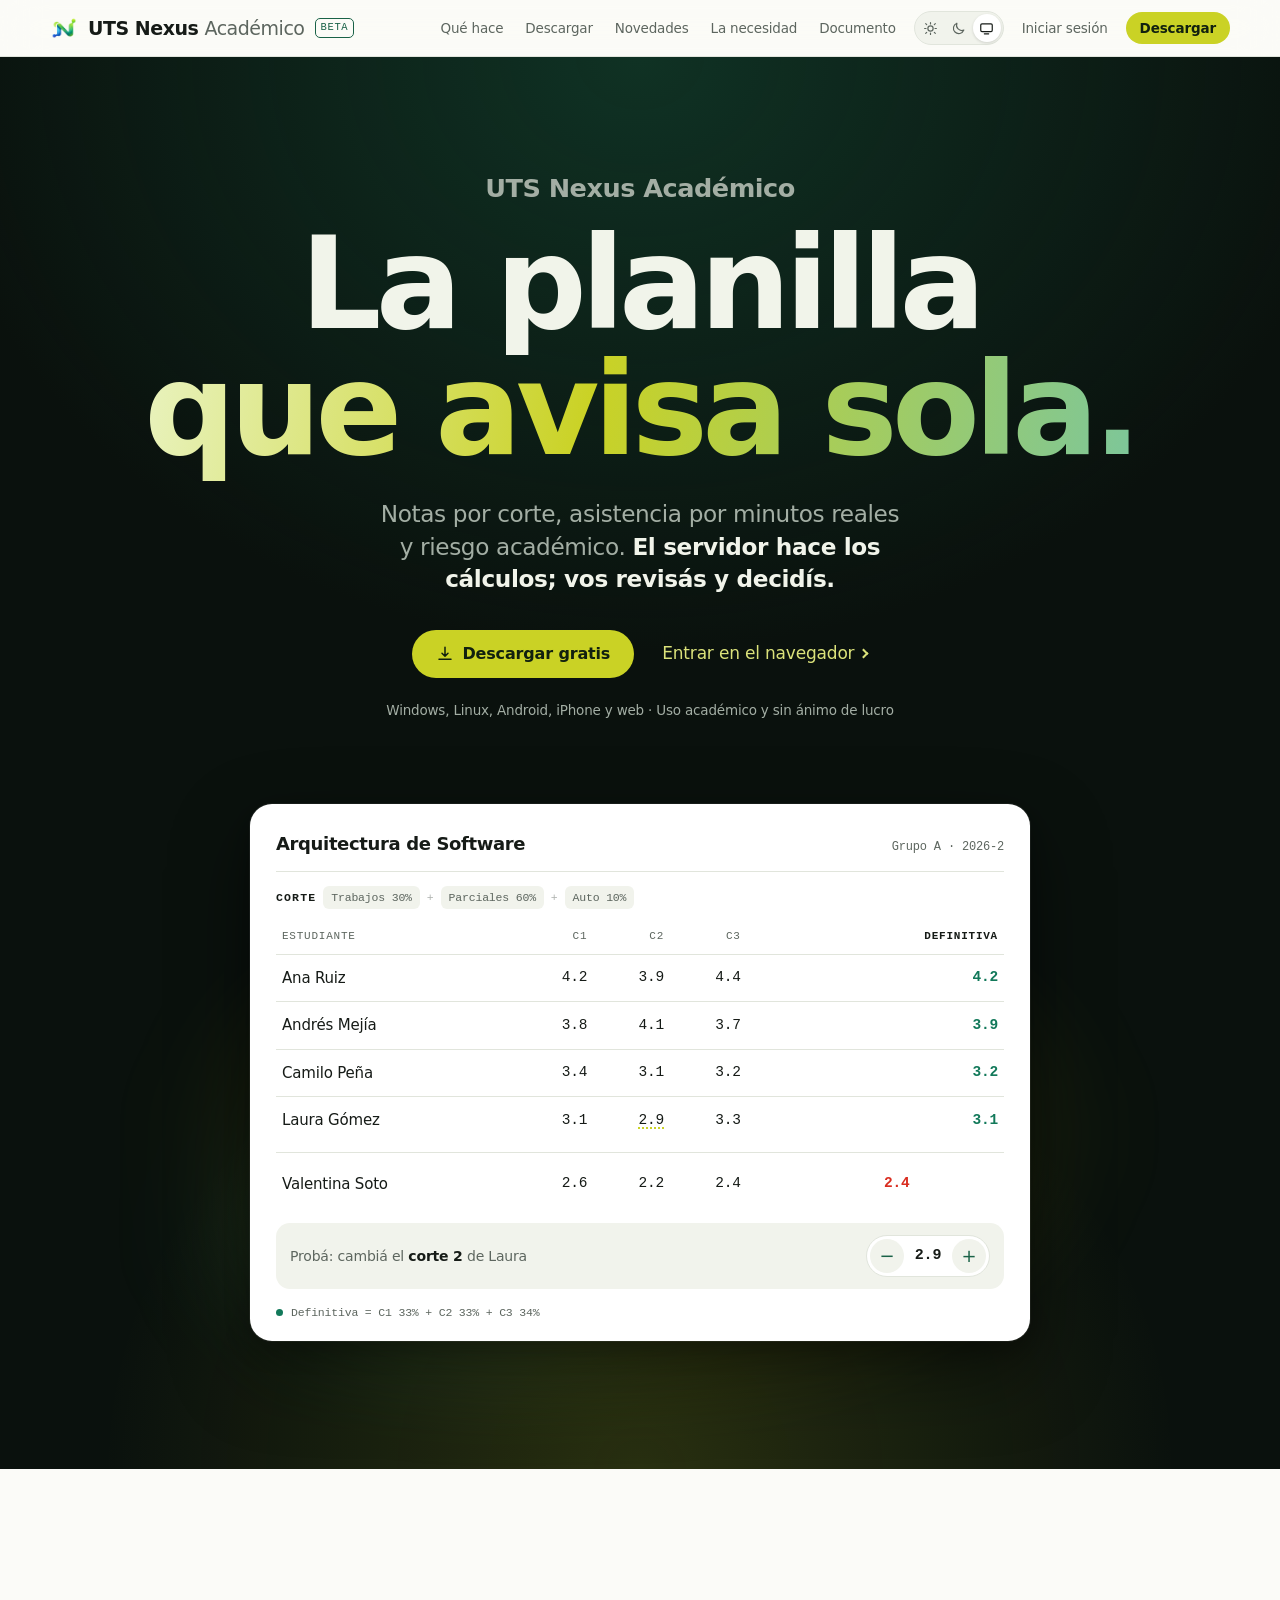
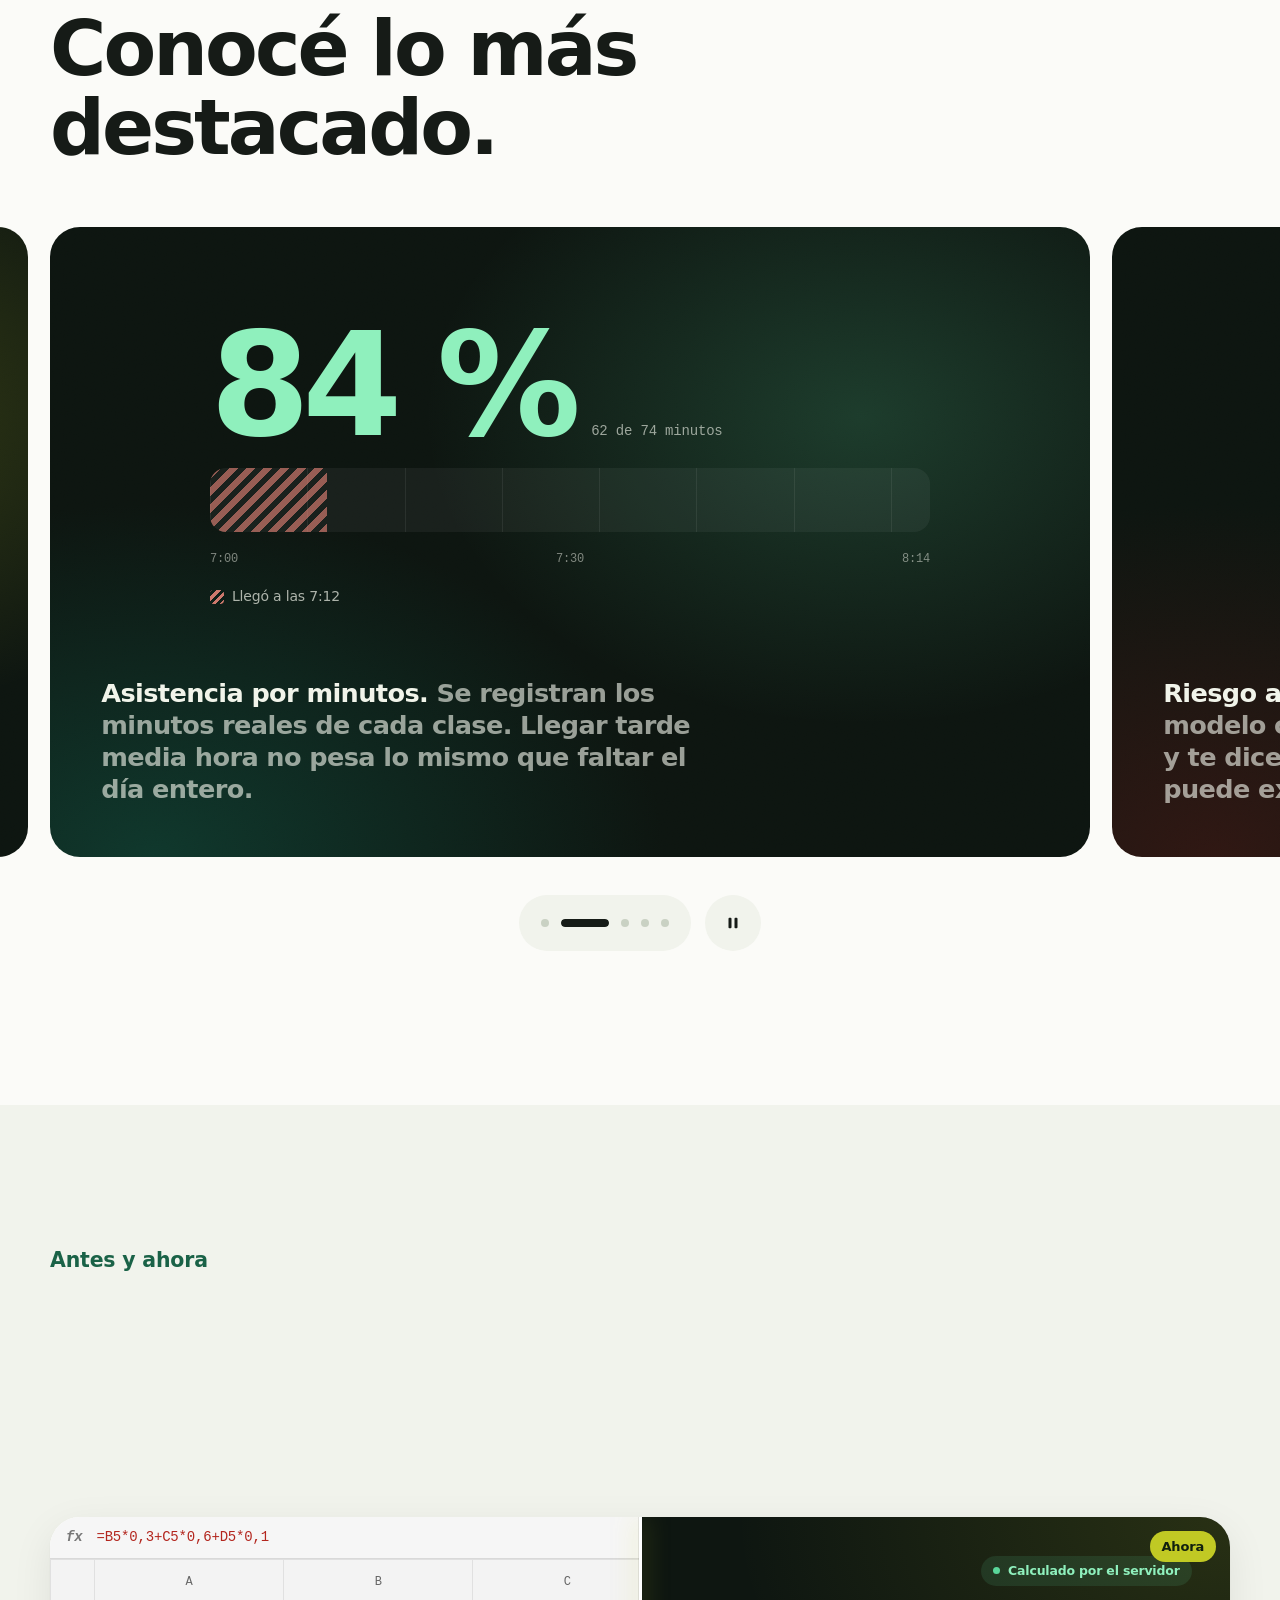
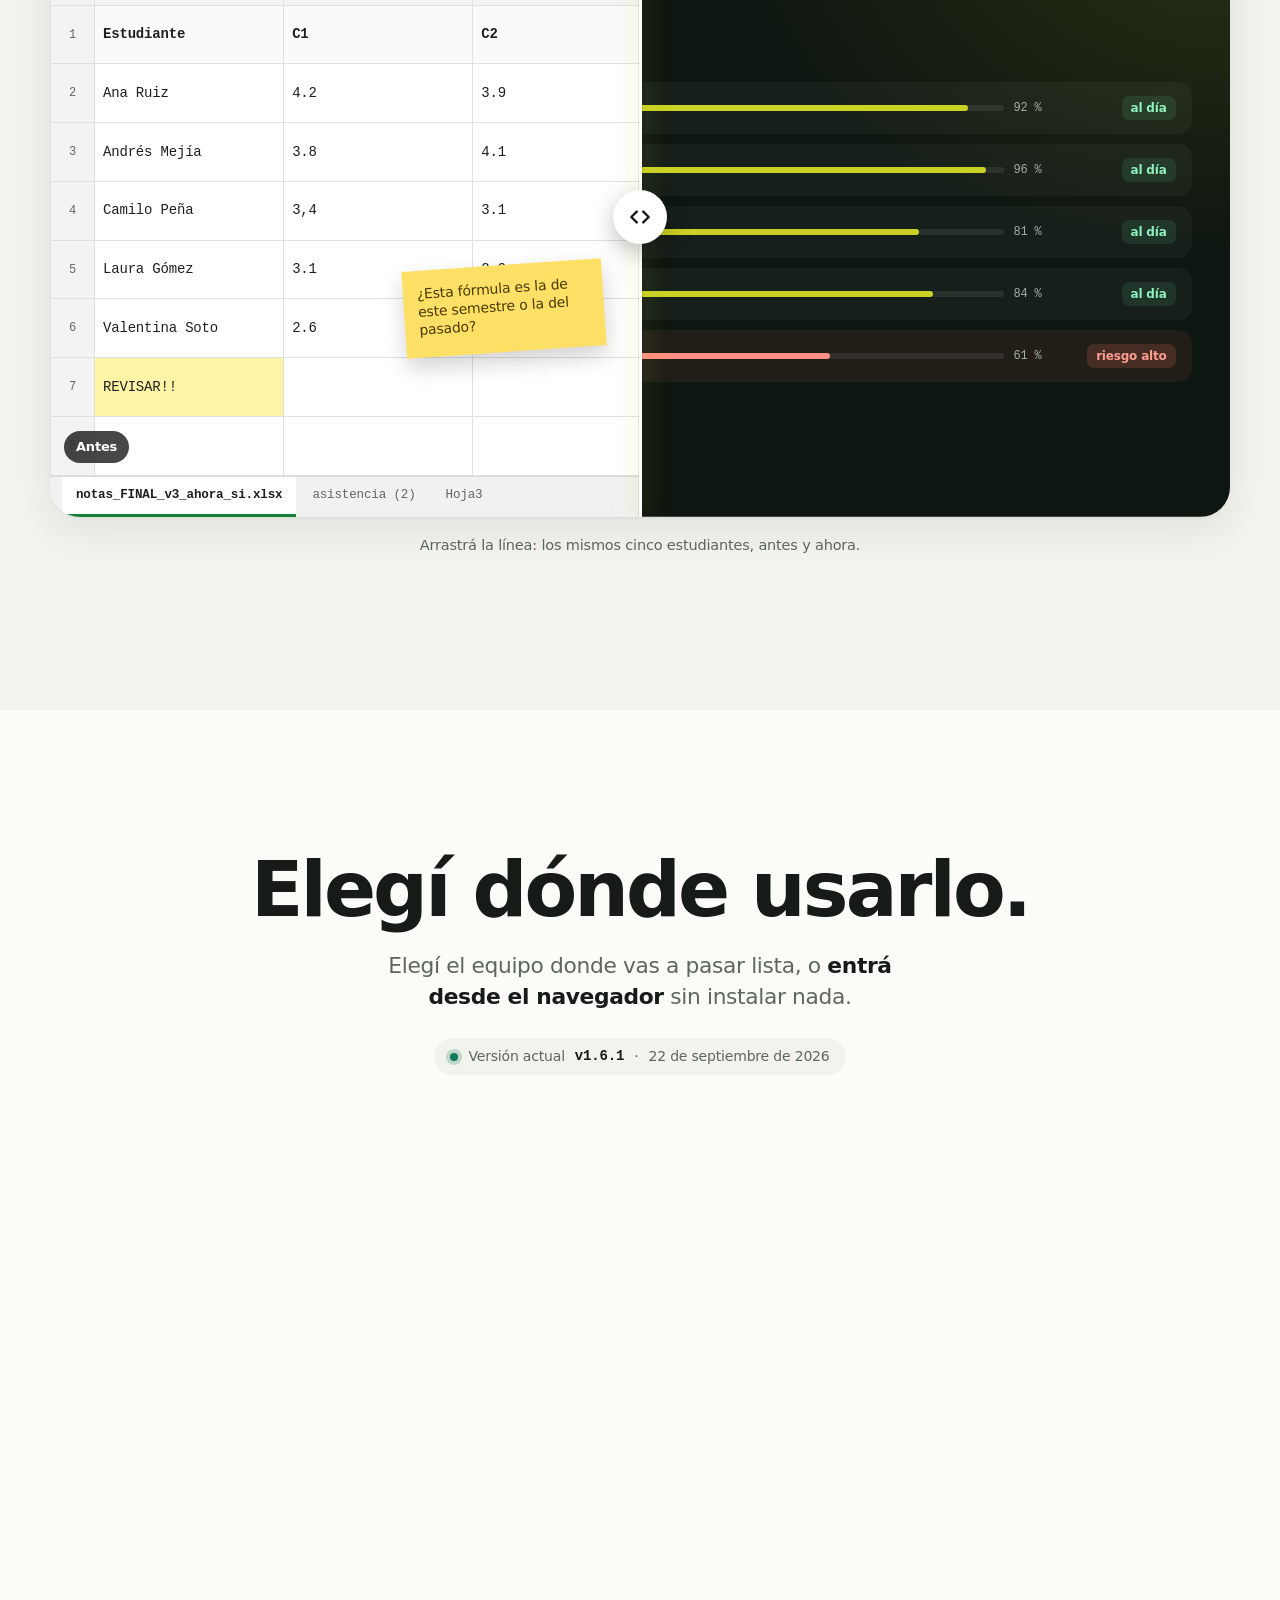
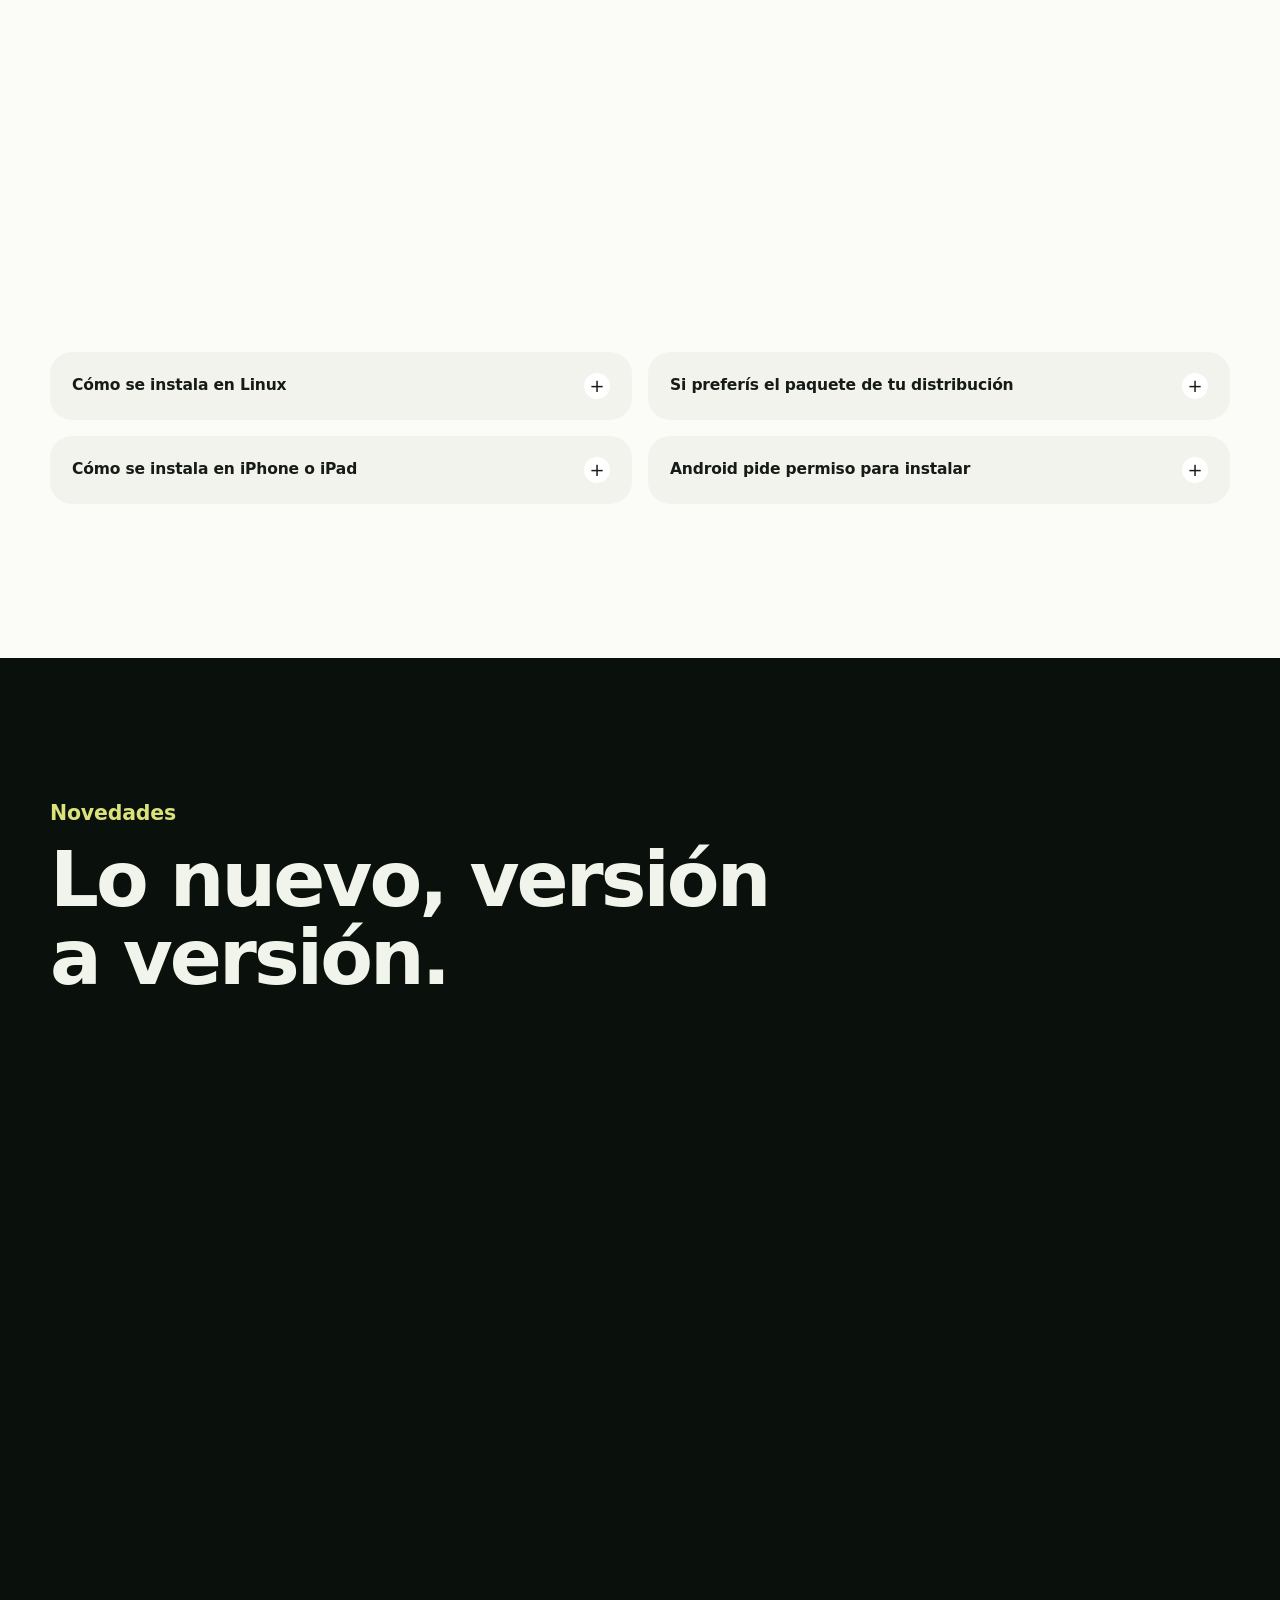
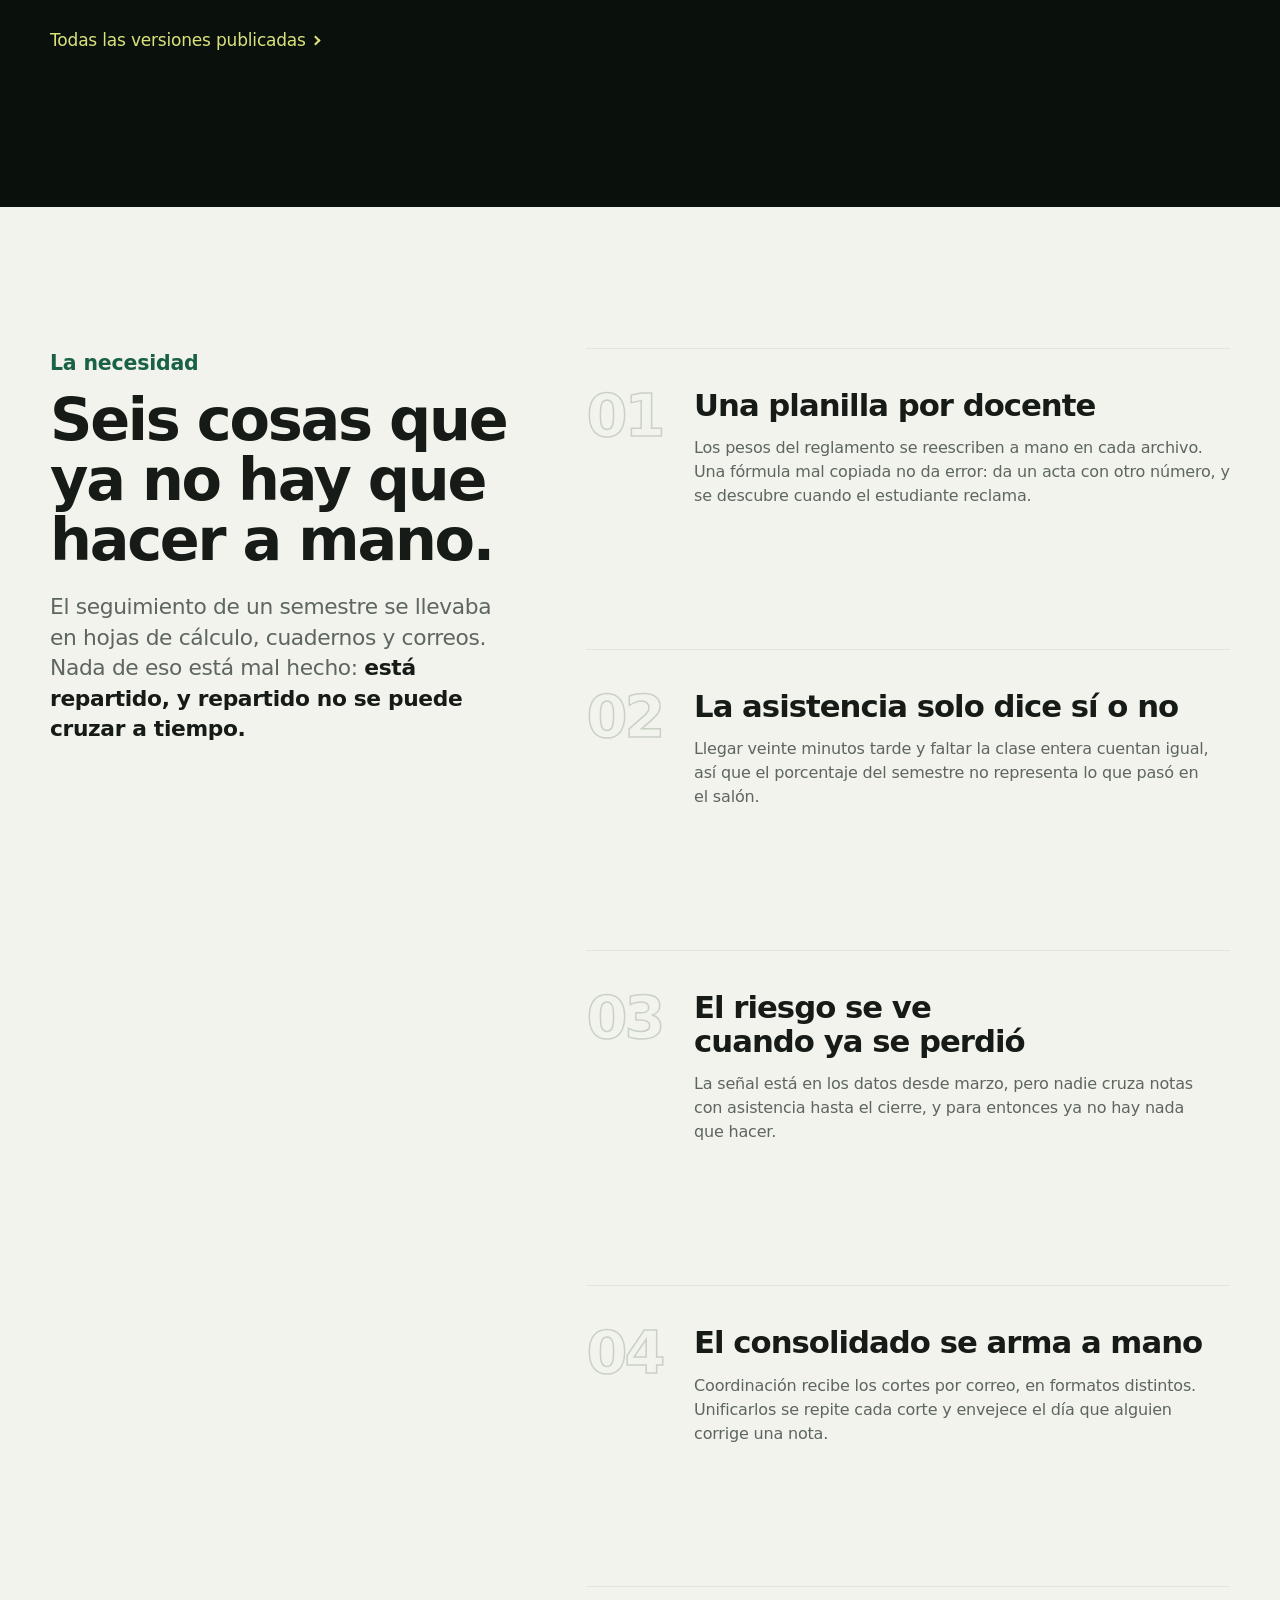
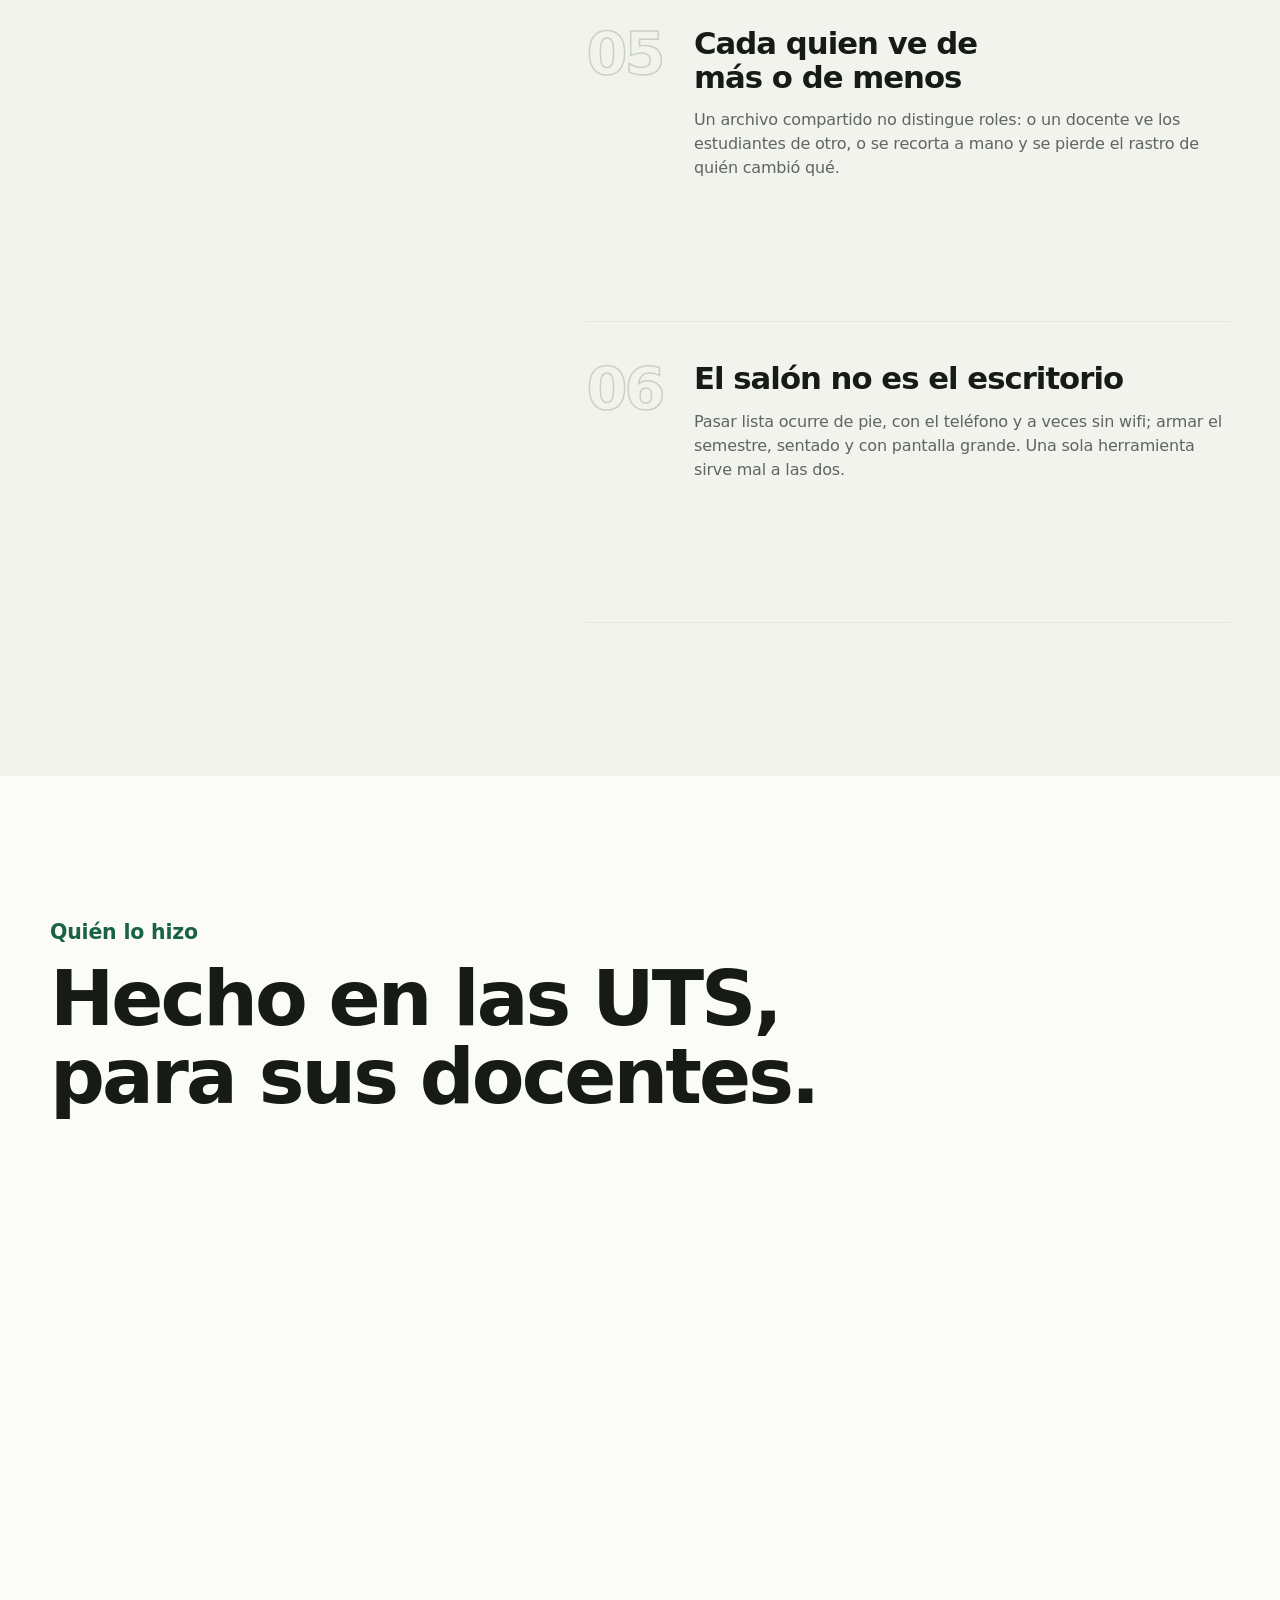
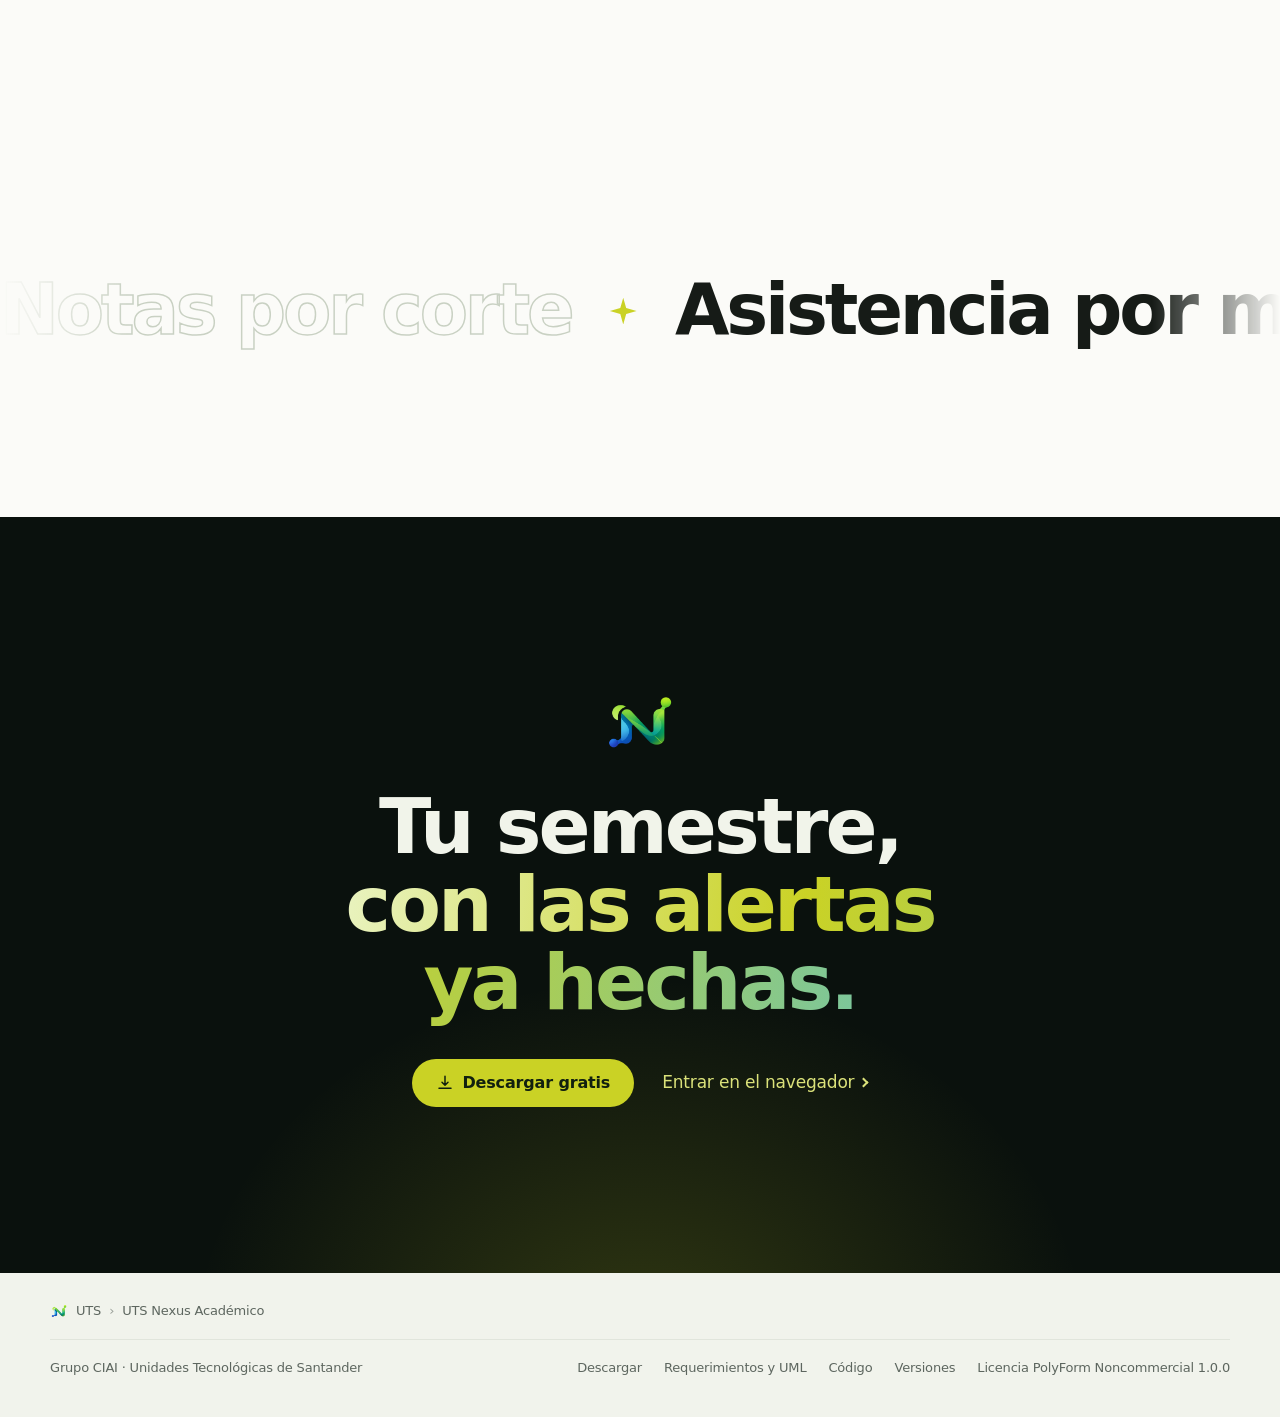
==== commit c42e26a9: "feat(compartir): la vista previa del enlace con el diseño nuevo Al pegar el enlace en WhatsApp salía" ====
--- a/index.html
+++ b/index.html
@@ -17,20 +17,24 @@
 <meta name="theme-color" content="#144d37" id="metaTema">
 <link rel="canonical" href="https://juandavid-dev-lang.github.io/utsnexus.github.io/">
 
+<!-- Lo que muestran WhatsApp, Telegram y compañía al pegar el enlace. La
+     imagen sale de herramientas/og.html; el `?v=` se sube cada vez que
+     cambia, porque los servicios guardan la vieja por la dirección. -->
 <meta property="og:type" content="website">
 <meta property="og:site_name" content="UTS Nexus Académico">
-<meta property="og:title" content="UTS Nexus Académico — La planilla del semestre, con alertas y todo ya hechas">
-<meta property="og:description" content="Notas por corte, asistencia por minutos reales y riesgo académico para docentes. Gratis para Windows, Linux y Android, o desde el navegador.">
+<meta property="og:title" content="UTS Nexus Académico — La planilla que avisa sola">
+<meta property="og:description" content="Notas por corte, asistencia por minutos y alertas de riesgo académico para docentes de las UTS. Gratis en Windows, Linux, Android, iPhone y web.">
 <meta property="og:url" content="https://juandavid-dev-lang.github.io/utsnexus.github.io/">
-<meta property="og:image" content="https://juandavid-dev-lang.github.io/utsnexus.github.io/assets/og.png">
+<meta property="og:image" content="https://juandavid-dev-lang.github.io/utsnexus.github.io/assets/og.png?v=2">
+<meta property="og:image:type" content="image/png">
 <meta property="og:image:width" content="1200">
 <meta property="og:image:height" content="630">
-<meta property="og:image:alt" content="UTS Nexus Académico: la planilla del semestre, con alertas y todo ya hechas. Windows, Linux, Android y web.">
+<meta property="og:image:alt" content="UTS Nexus Académico: la planilla que avisa sola. Gratis en Windows, Linux, Android, iPhone y web.">
 <meta property="og:locale" content="es_CO">
 <meta name="twitter:card" content="summary_large_image">
-<meta name="twitter:title" content="UTS Nexus Académico — Descargar">
-<meta name="twitter:description" content="Notas por corte, asistencia por minutos reales y riesgo académico para docentes. Gratis para Windows, Linux y Android, o desde el navegador.">
-<meta name="twitter:image" content="https://juandavid-dev-lang.github.io/utsnexus.github.io/assets/og.png">
+<meta name="twitter:title" content="UTS Nexus Académico — La planilla que avisa sola">
+<meta name="twitter:description" content="Notas por corte, asistencia por minutos y alertas de riesgo académico para docentes de las UTS. Gratis en Windows, Linux, Android, iPhone y web.">
+<meta name="twitter:image" content="https://juandavid-dev-lang.github.io/utsnexus.github.io/assets/og.png?v=2">
 
 <link rel="icon" href="favicon.ico" sizes="32x32">
 <link rel="icon" href="assets/favicon.png" type="image/png" sizes="64x64">
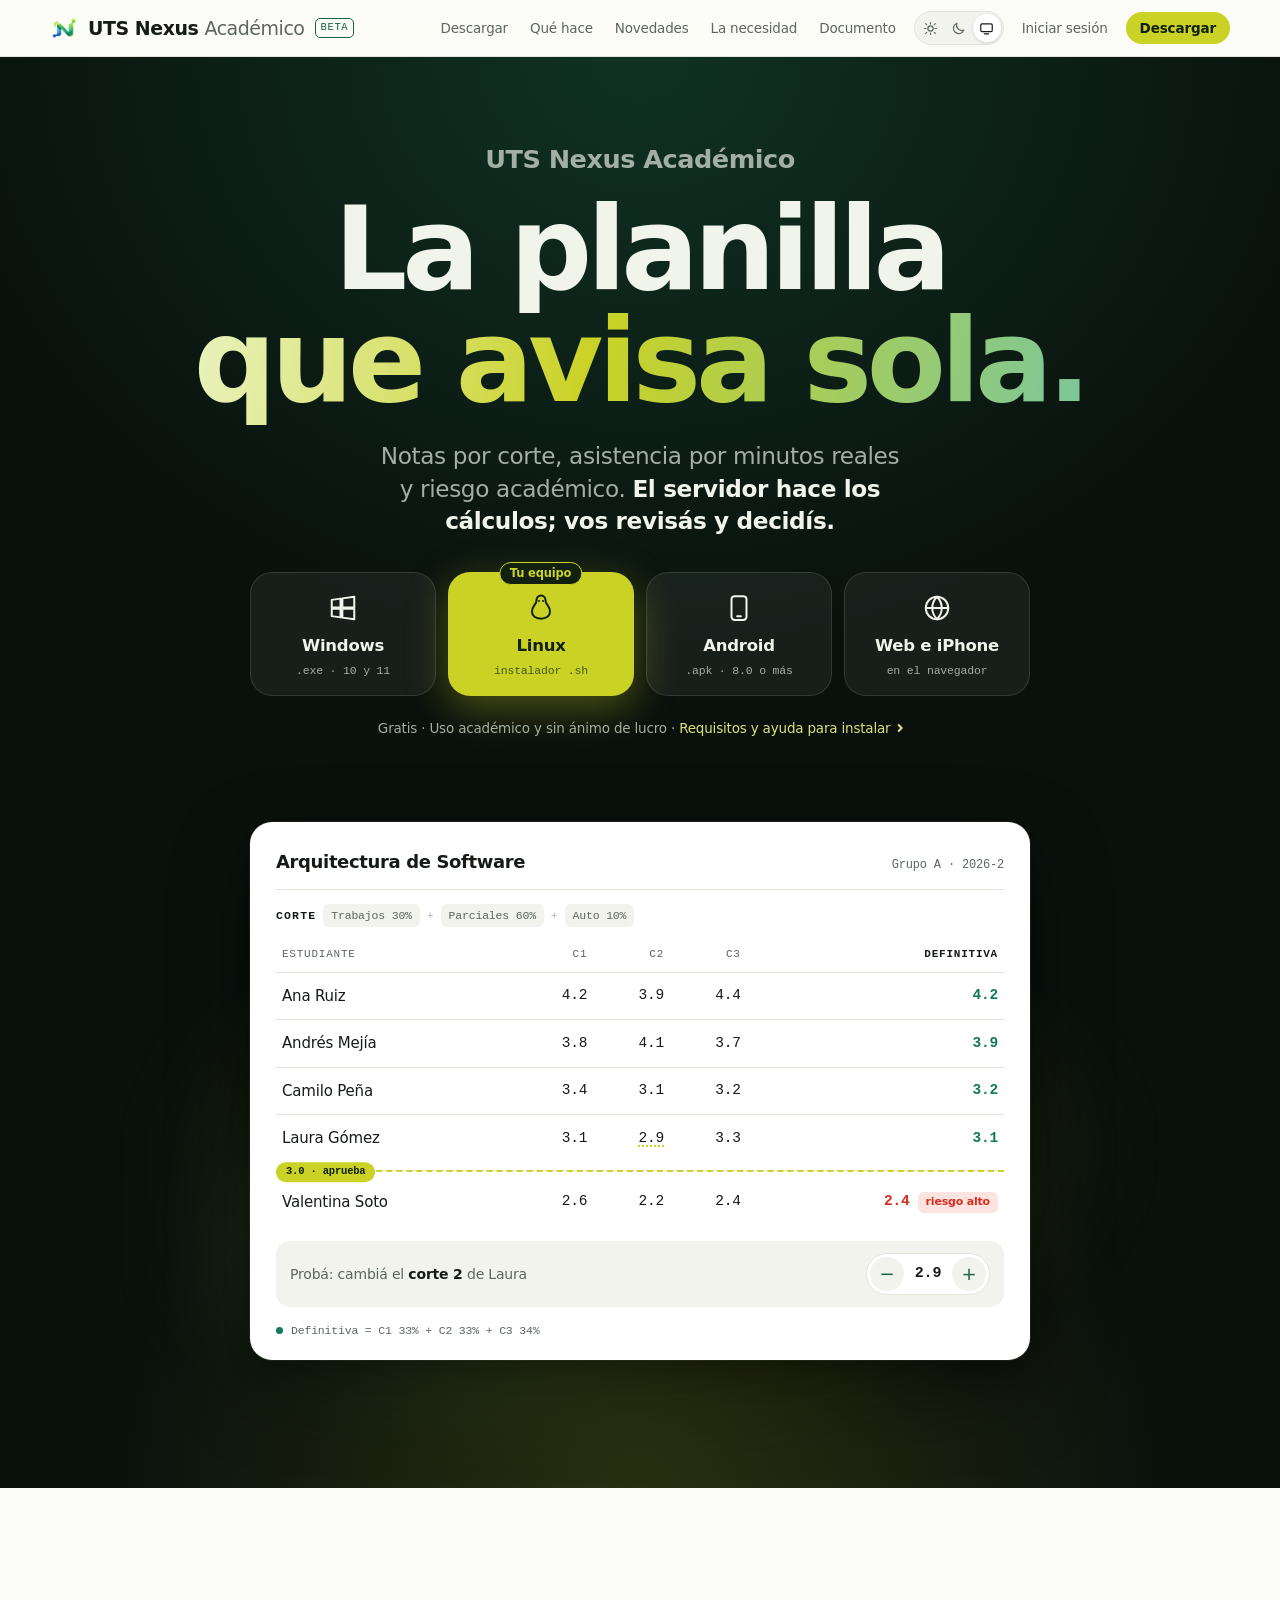
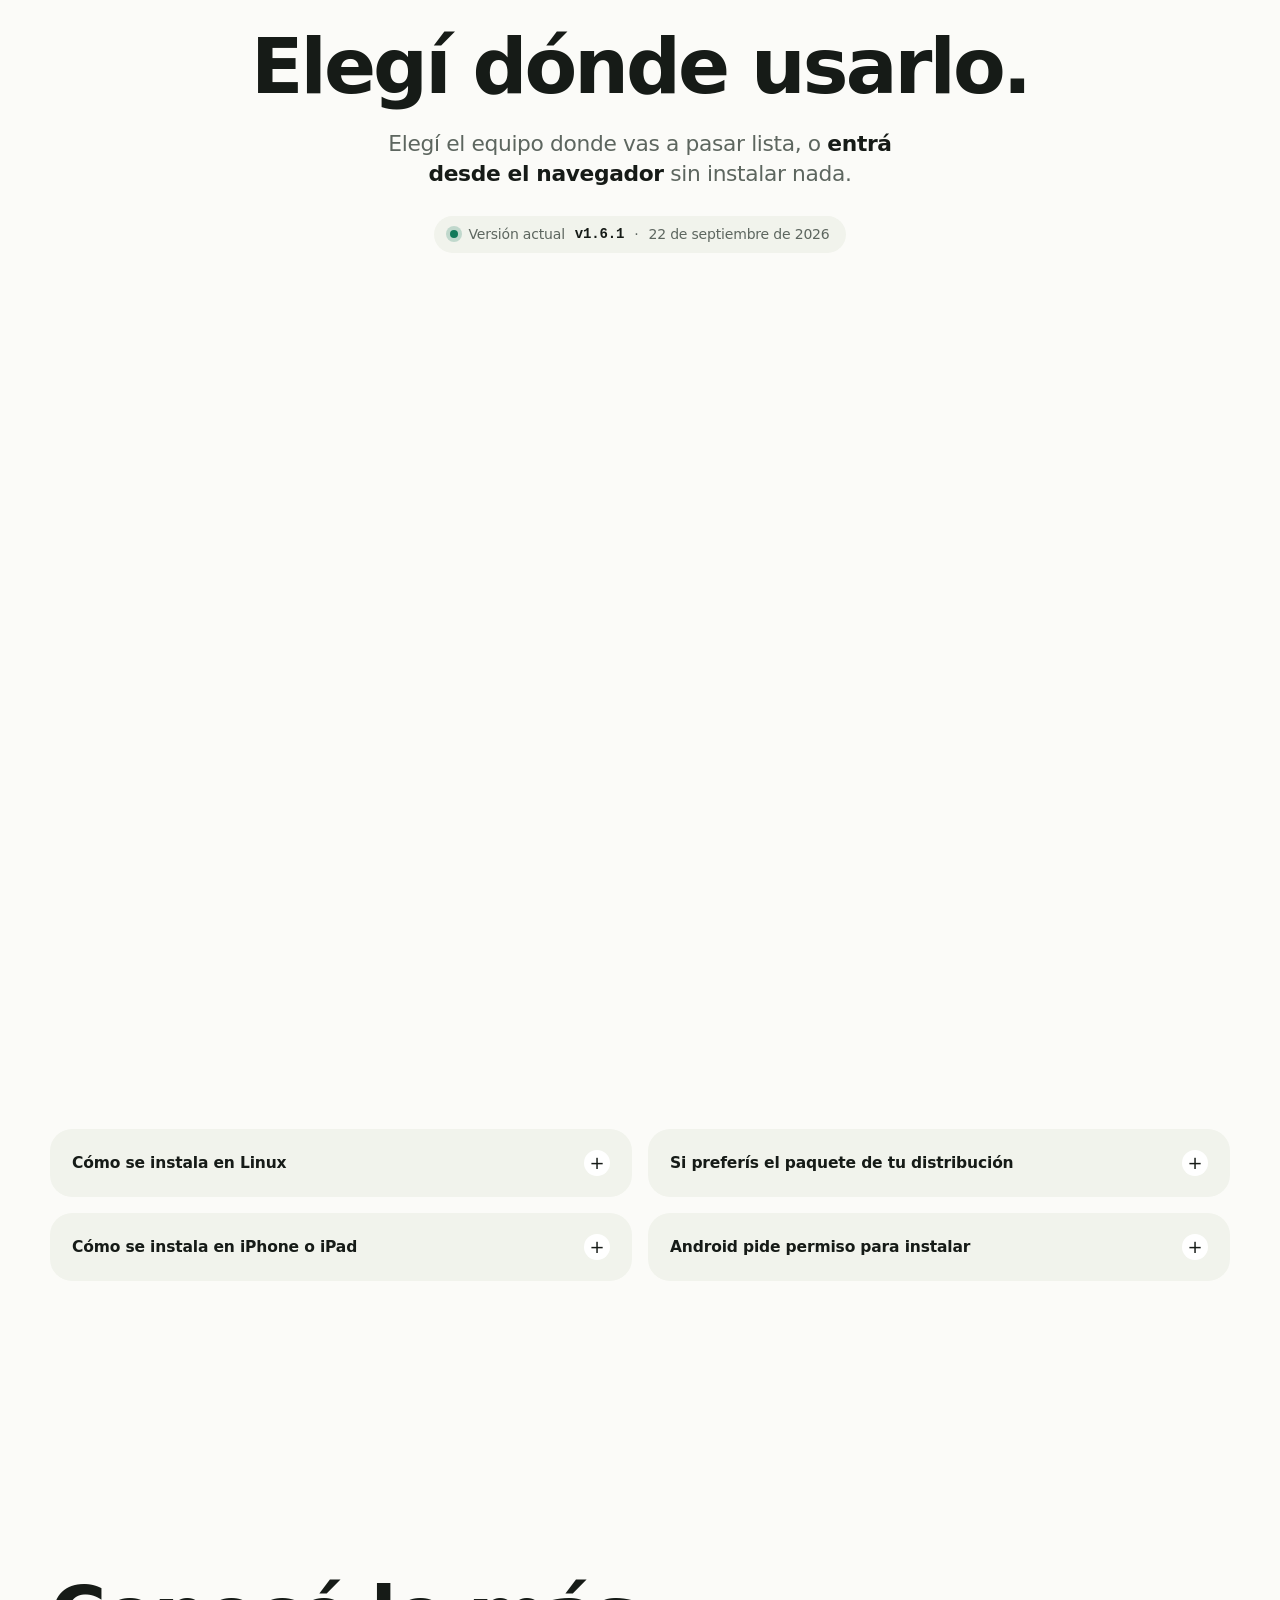
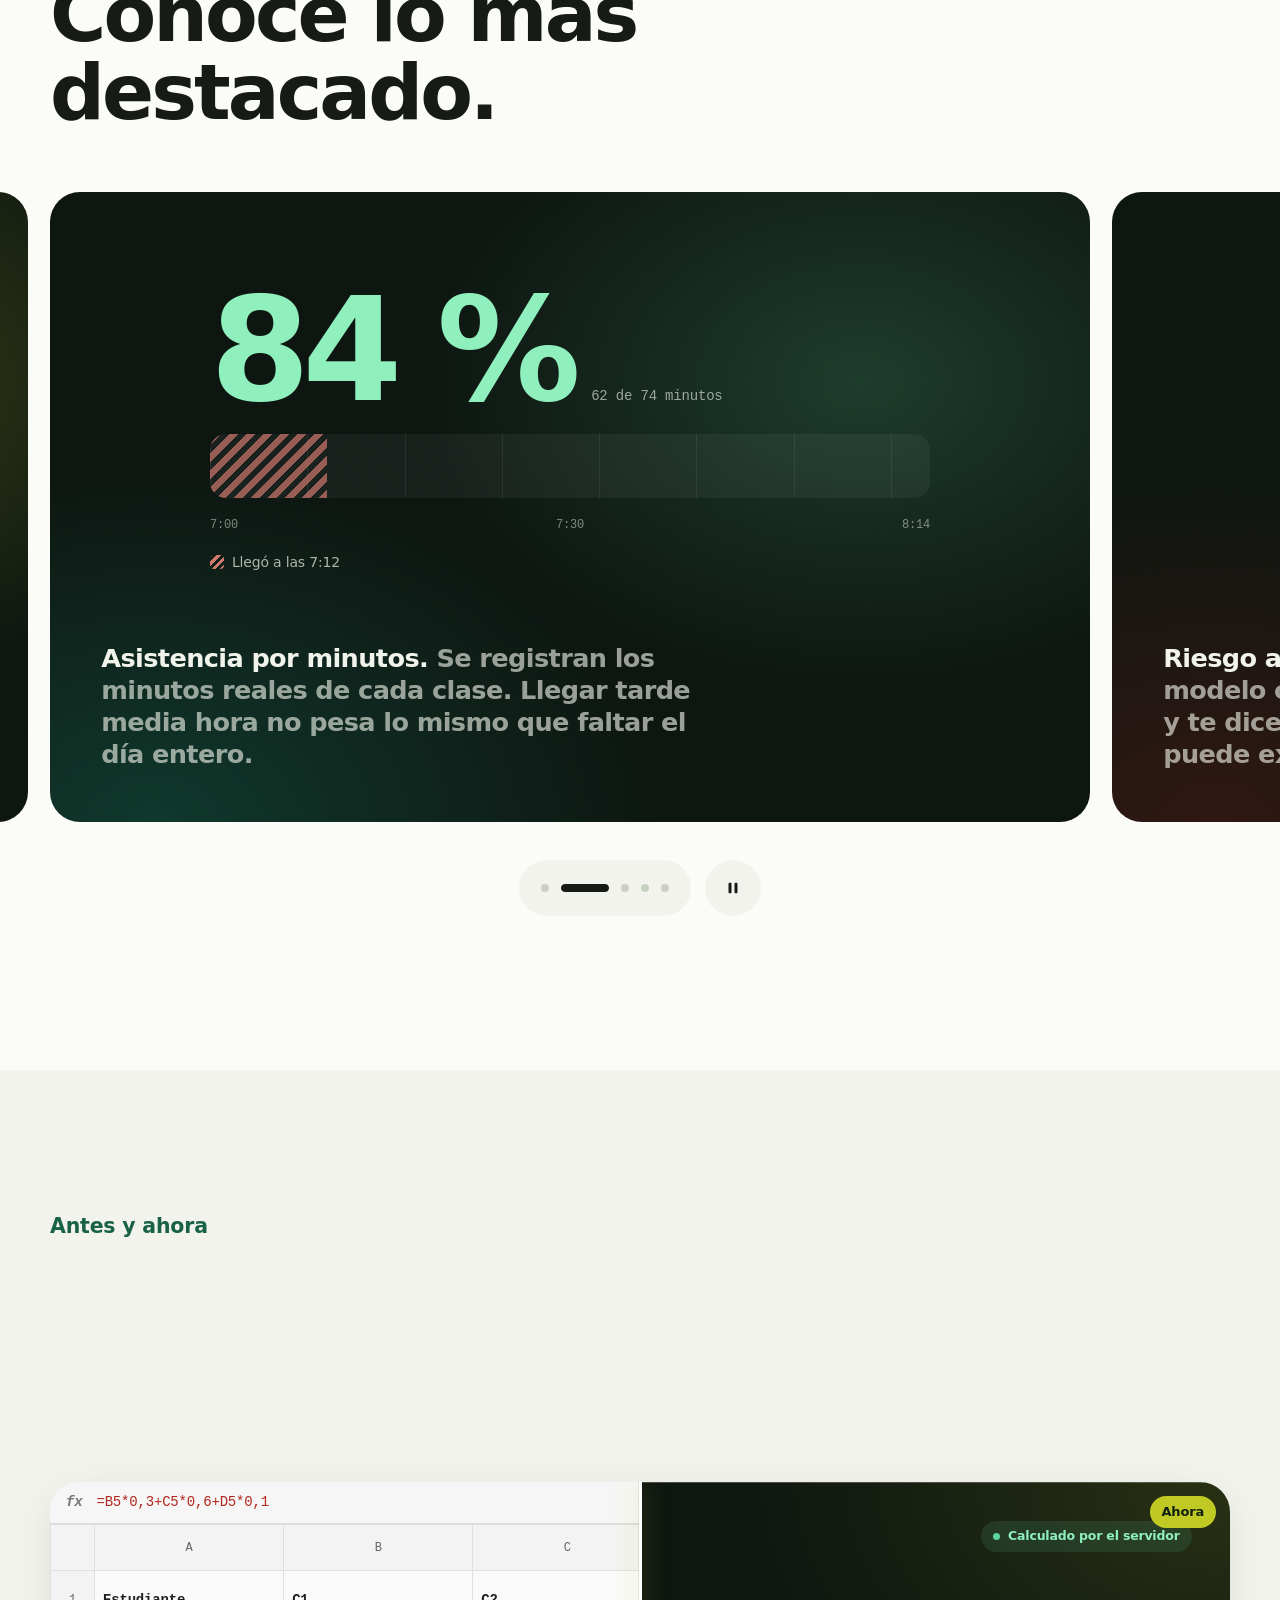
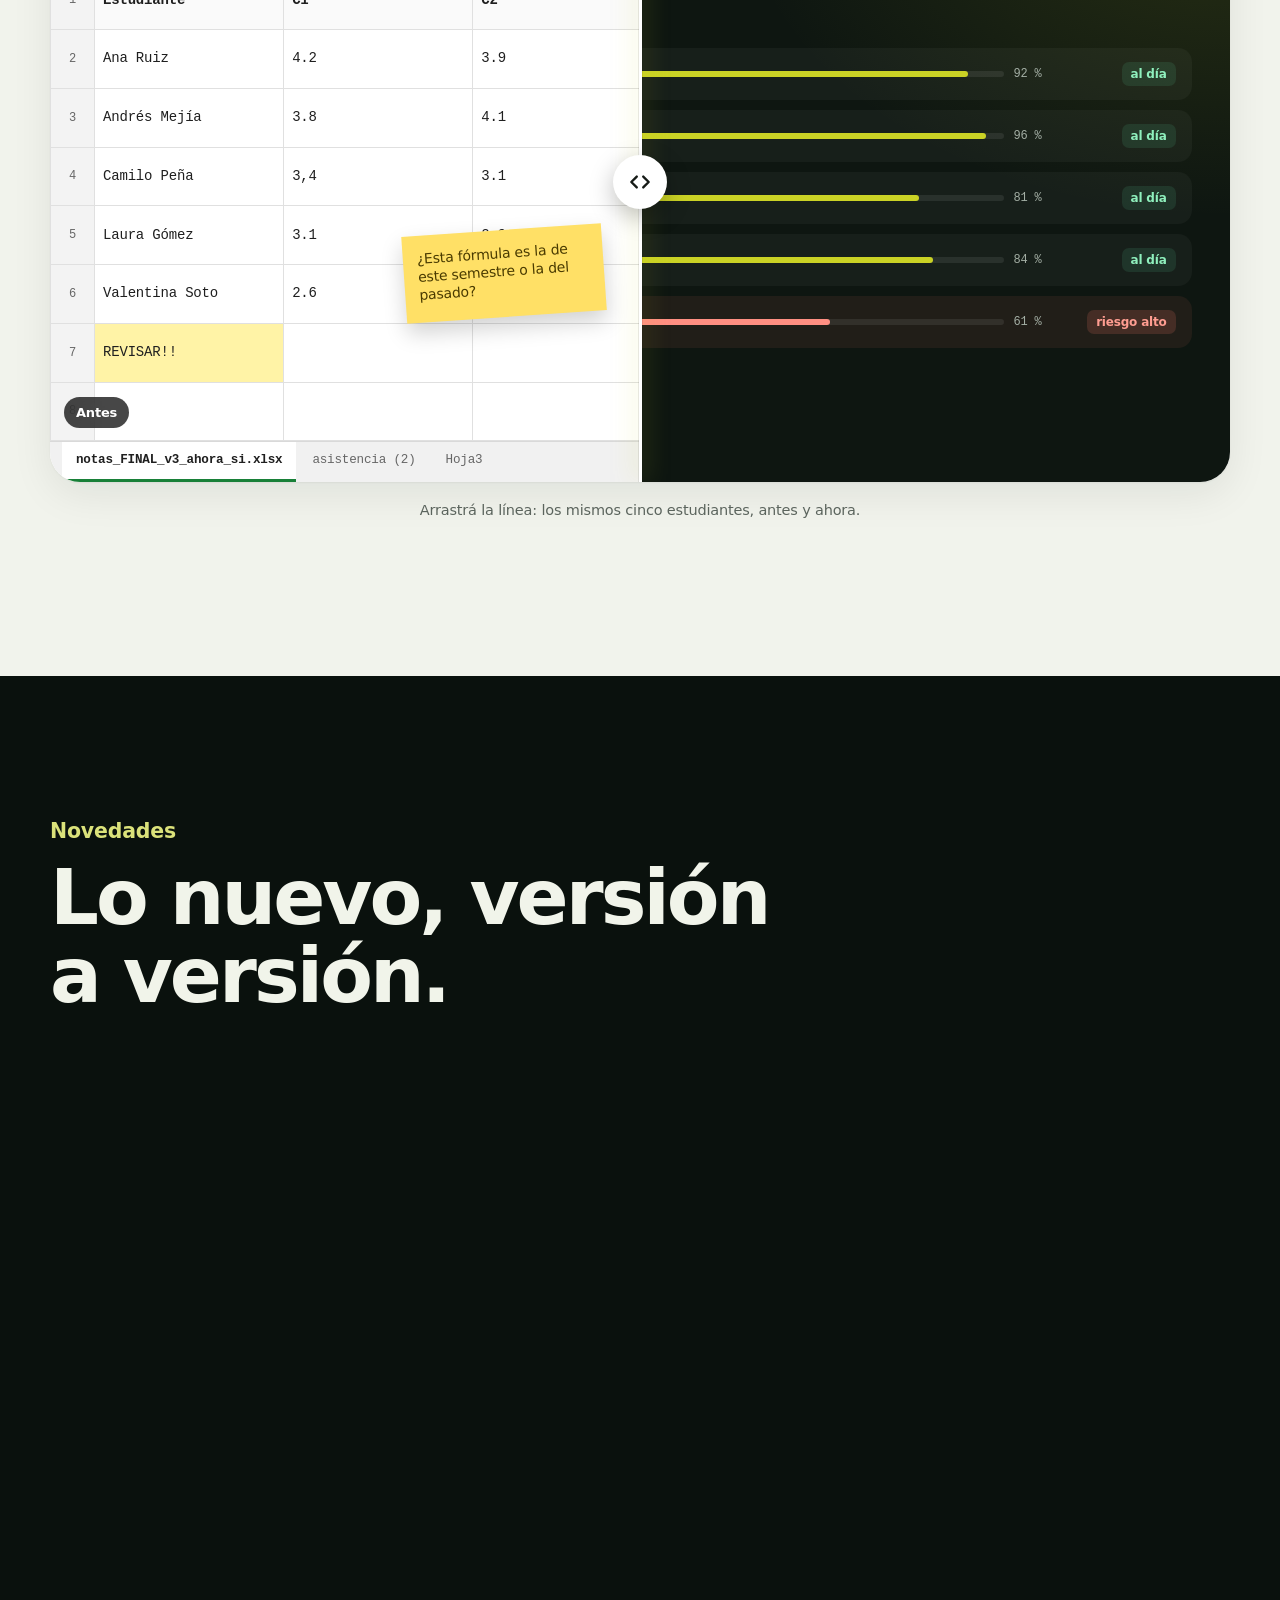
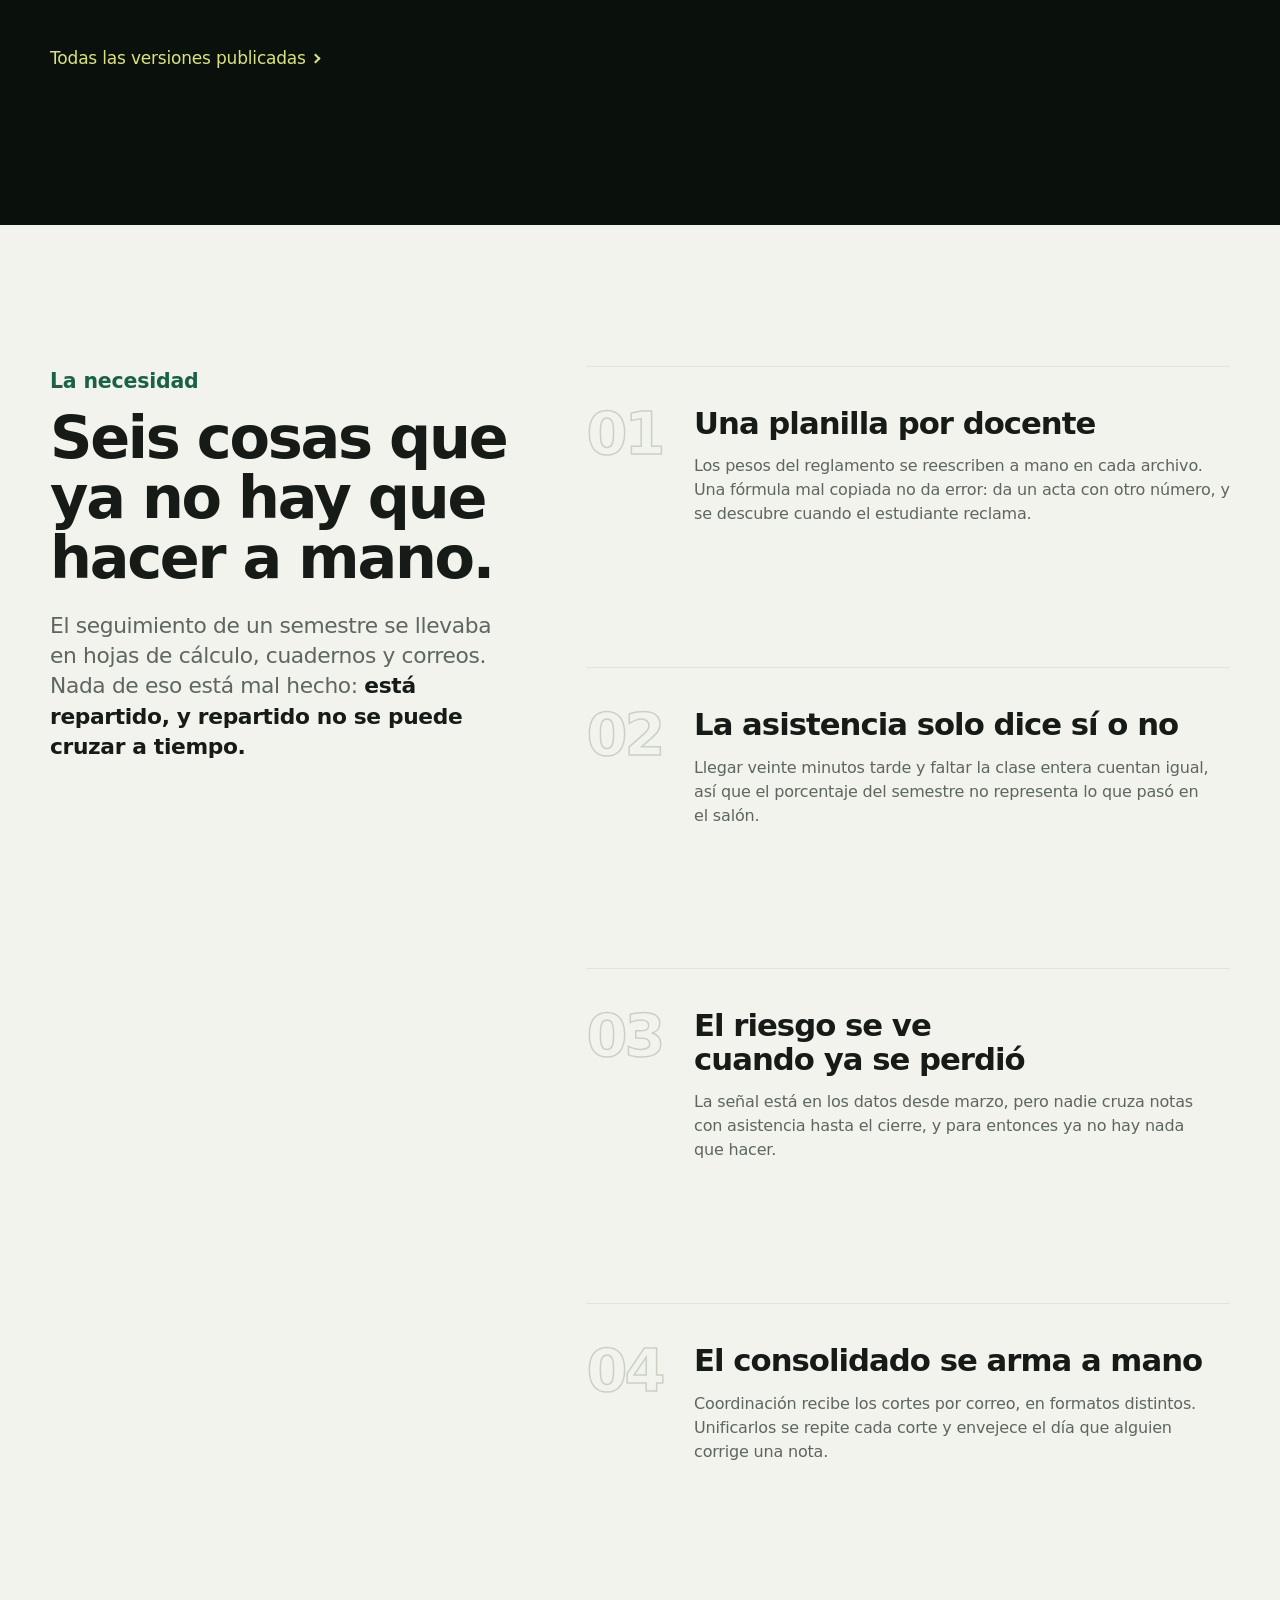
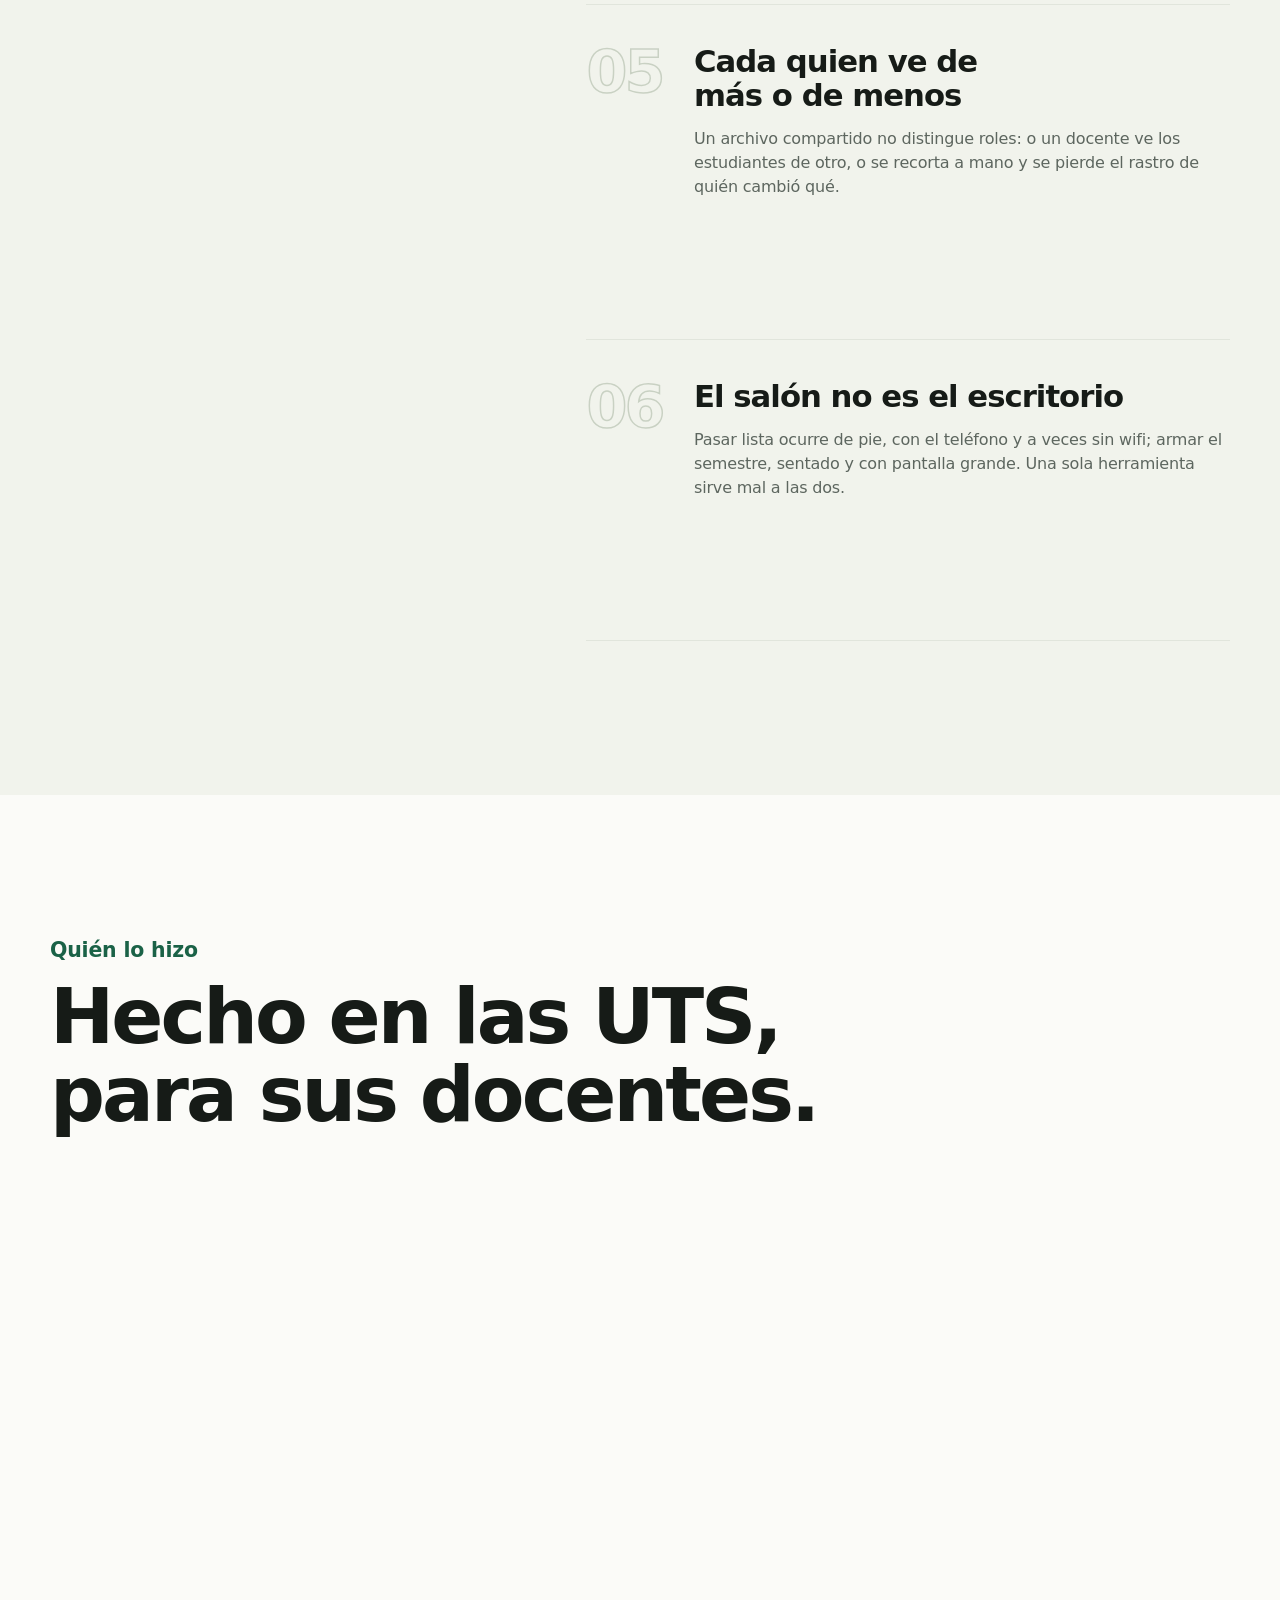
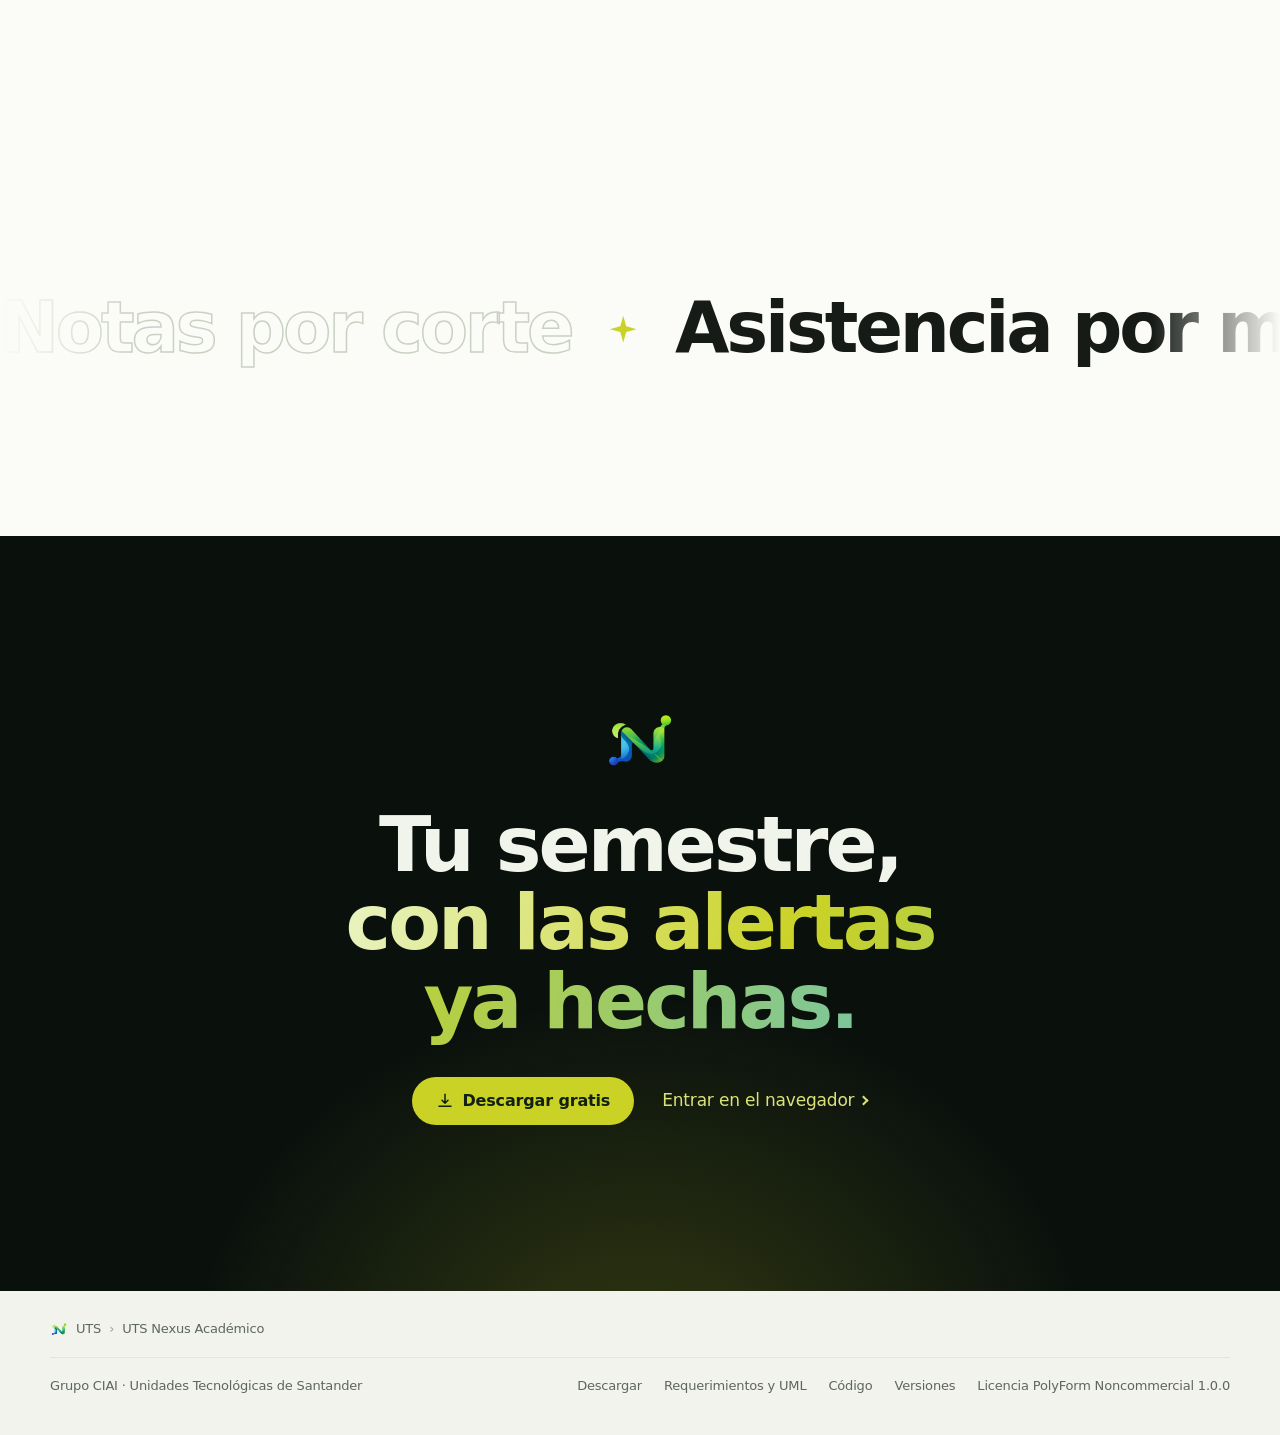
==== commit 6f118a3d: "feat(portada): la descarga es lo primero, y el tema cambia como una planilla - Bajo el titular del h" ====
--- a/index.html
+++ b/index.html
@@ -127,8 +127,8 @@
 
     <nav class="barra__nav" aria-label="Secciones">
       <div class="barra__enlaces" id="enlaces">
+        <a href="#descargas">Descargar</a>
         <a href="#capacidades">Qué hace</a>
-        <a href="#descargas">Descargar</a>
         <a href="#novedades">Novedades</a>
         <a href="#necesidad">La necesidad</a>
         <a href="requerimientos-uml.html">Documento</a>
@@ -160,8 +160,8 @@
         <svg viewBox="0 0 24 24" aria-hidden="true"><path d="M4 8h16M4 16h16"/></svg>
       </button>
       <div class="menu" id="menu" popover>
+        <a href="#descargas"><svg viewBox="0 0 24 24" aria-hidden="true"><path d="M12 3v12m0 0 4-4m-4 4-4-4M4 19h16"/></svg>Descargar</a>
         <a href="#capacidades"><svg viewBox="0 0 24 24" aria-hidden="true"><path d="M4 6h16M4 12h10M4 18h7"/></svg>Qué hace</a>
-        <a href="#descargas"><svg viewBox="0 0 24 24" aria-hidden="true"><path d="M12 3v12m0 0 4-4m-4 4-4-4M4 19h16"/></svg>Descargar</a>
         <a href="#novedades"><svg viewBox="0 0 24 24" aria-hidden="true"><path d="M12 3v6l4 2"/><circle cx="12" cy="12" r="9"/></svg>Novedades</a>
         <a href="#necesidad"><svg viewBox="0 0 24 24" aria-hidden="true"><circle cx="12" cy="12" r="9"/><path d="M12 8v4.5M12 16h.01"/></svg>La necesidad</a>
         <a href="#creditos"><svg viewBox="0 0 24 24" aria-hidden="true"><circle cx="12" cy="8" r="4"/><path d="M4 20a8 8 0 0 1 16 0"/></svg>Quién lo hizo</a>
@@ -188,14 +188,25 @@
         Notas por corte, asistencia por minutos reales y riesgo académico.
         <b>El servidor hace los cálculos; vos revisás y decidís.</b>
       </p>
-      <div class="hero__acciones">
-        <a class="boton boton--lima" href="#descargas">
-          <svg viewBox="0 0 24 24" aria-hidden="true"><path d="M12 3v12m0 0 4-4m-4 4-4-4M4 19h16"/></svg>
-          Descargar gratis
+      <!-- Lo primero que se ve: la descarga, sin bajar. Cada botón entrega el
+           archivo directo —los mismos enlaces que las tarjetas de abajo, y
+           `descargas.js` actualiza los dos a la vez— y el del equipo desde el
+           que se mira se enciende en lima. -->
+      <nav class="dock" aria-label="Descargar UTS Nexus">
+        <a class="dock__op" data-plataforma="windows" data-descarga="windows" href="https://www.dropbox.com/scl/fi/b7x8vsajh5q1isjp0kbuy/UTS-Nexus-Academico-Windows.exe?rlkey=fea1cre2x5lykdjhcf9n5cr5a&st=ejqfy6he&dl=1">
+          <svg viewBox="0 0 24 24" aria-hidden="true"><path d="M3 5.5 10 4.5v7H3v-6ZM11.5 4.3 21 3v8.5h-9.5v-7.2ZM3 12.5h7v7L3 18.5v-6ZM11.5 12.5H21V21l-9.5-1.3v-7.2Z"/></svg><span class="dock__nombre">Windows</span><span class="dock__formato">.exe · 10 y 11</span>
         </a>
-        <a class="flecha" href="https://utsnexusweb.ciaiuts.com/login" target="_blank" rel="noopener">Entrar en el navegador</a>
-      </div>
-      <p class="hero__nota">Windows, Linux, Android, iPhone y web · Uso académico y sin ánimo de lucro</p>
+        <a class="dock__op" data-plataforma="linux" href="https://github.com/JuanDavid-dev-lang/UTS_Nexus_Releases/releases/latest/download/instalar-uts-nexus.sh">
+          <svg viewBox="0 0 24 24" aria-hidden="true"><path d="M12 2c2.2 0 3.6 1.7 3.6 3.9 0 1.3.5 2.2 1.4 3.4 1.4 1.9 2.2 3.6 2.2 5.6 0 3.3-3 5.6-7.2 5.6S4.8 18.2 4.8 14.9c0-2 .8-3.7 2.2-5.6.9-1.2 1.4-2.1 1.4-3.4C8.4 3.7 9.8 2 12 2Z"/><path d="M10.4 6.3h.01M13.6 6.3h.01"/></svg><span class="dock__nombre">Linux</span><span class="dock__formato">instalador .sh</span>
+        </a>
+        <a class="dock__op" data-plataforma="android" data-descarga="android" href="https://www.dropbox.com/scl/fi/a8tjol3iwgh20hwf2ni5k/UTS-Nexus-Academico-Android.apk?rlkey=3q4cnw4677rydinkov0h1yj8d&st=la92phz1&dl=1">
+          <svg viewBox="0 0 24 24" aria-hidden="true"><rect x="6" y="2.5" width="12" height="19" rx="2.5"/><path d="M10.5 18.5h3"/></svg><span class="dock__nombre">Android</span><span class="dock__formato">.apk · 8.0 o más</span>
+        </a>
+        <a class="dock__op" data-plataforma="web" href="https://utsnexusweb.ciaiuts.com" target="_blank" rel="noopener">
+          <svg viewBox="0 0 24 24" aria-hidden="true"><circle cx="12" cy="12" r="9"/><path d="M3 12h18M12 3c2.5 2.6 3.8 5.7 3.8 9S14.5 18.4 12 21c-2.5-2.6-3.8-5.7-3.8-9S9.5 5.6 12 3Z"/></svg><span class="dock__nombre">Web e iPhone</span><span class="dock__formato">en el navegador</span>
+        </a>
+      </nav>
+      <p class="hero__nota">Gratis · Uso académico y sin ánimo de lucro · <a class="flecha" href="#descargas">Requisitos y ayuda para instalar</a></p>
     </div>
 
     <!-- Planilla real, con los pesos reales del reglamento. Las filas van
@@ -261,6 +272,149 @@
     </div>
   </section>
 
+  <!-- ── Descargas: la rejilla de modelos ───────────────────────────────── -->
+  <section class="seccion" id="descargas" aria-labelledby="t-descargas">
+    <div class="envoltorio">
+      <header class="seccion__cab seccion__cab--centro">
+        <h2 class="titulo" id="t-descargas">Elegí dónde usarlo.</h2>
+        <p class="entrada">Elegí el equipo donde vas a pasar lista, o <b>entrá desde el navegador</b> sin instalar nada.</p>
+        <!-- La versión vigente, leída de los Releases. Escrita a mano como
+             respaldo; `novedades.js` la actualiza con la misma respuesta que
+             alimenta la sección de novedades. -->
+        <p class="version" id="version-actual">
+          <span class="version__punto" aria-hidden="true"></span>
+          Versión actual <b>v1.6.1</b> · <time datetime="2026-09-22">22 de septiembre de 2026</time>
+        </p>
+      </header>
+
+      <div class="modelos">
+
+        <article class="tarjeta revela" data-plataforma="windows">
+          <div class="tarjeta__icono" aria-hidden="true">
+            <svg viewBox="0 0 24 24"><path d="M3 5.5 10 4.5v7H3v-6ZM11.5 4.3 21 3v8.5h-9.5v-7.2ZM3 12.5h7v7L3 18.5v-6ZM11.5 12.5H21V21l-9.5-1.3v-7.2Z"/></svg>
+          </div>
+          <h3 class="tarjeta__titulo">Windows</h3>
+          <p class="tarjeta__formato">Instalador .exe</p>
+          <p class="tarjeta__desc">La aplicación de escritorio: pantalla completa, teclado, gráficos y reportes en PDF.</p>
+          <!-- Archivo directo en Dropbox. El publicador de versiones lo
+               sobrescribe en su sitio, así que siempre entrega la última. Sin
+               `target="_blank"`: se sirve como adjunto y la página no se mueve. -->
+          <a class="boton boton--tinta" href="https://www.dropbox.com/scl/fi/b7x8vsajh5q1isjp0kbuy/UTS-Nexus-Academico-Windows.exe?rlkey=fea1cre2x5lykdjhcf9n5cr5a&st=ejqfy6he&dl=1" data-descarga="windows">
+            Descargar
+          </a>
+          <dl class="requisitos">
+            <div><dt>Sistema</dt><dd>Windows 10 u 11 · 64 bits</dd></div>
+            <div><dt>Archivo</dt><dd>Instalador .exe</dd></div>
+            <div><dt>Se actualiza</dt><dd>Sola, desde la app</dd></div>
+          </dl>
+        </article>
+
+        <article class="tarjeta revela" data-plataforma="linux">
+          <div class="tarjeta__icono" aria-hidden="true">
+            <svg viewBox="0 0 24 24"><path d="M12 2c2.2 0 3.6 1.7 3.6 3.9 0 1.3.5 2.2 1.4 3.4 1.4 1.9 2.2 3.6 2.2 5.6 0 3.3-3 5.6-7.2 5.6S4.8 18.2 4.8 14.9c0-2 .8-3.7 2.2-5.6.9-1.2 1.4-2.1 1.4-3.4C8.4 3.7 9.8 2 12 2Z"/><path d="M10.4 6.3h.01M13.6 6.3h.01"/><path d="M10.9 8.6h2.2l-1.1 1.3z"/><path d="M9.2 20.3 7.6 22M14.8 20.3 16.4 22"/></svg>
+          </div>
+          <h3 class="tarjeta__titulo">Linux</h3>
+          <p class="tarjeta__formato">Instalador .sh · 15 KB</p>
+          <p class="tarjeta__desc">La misma aplicación de escritorio, para quien da clase desde Ubuntu, Mint o Fedora.</p>
+          <!-- El instalador y no la AppImage suelta: la deja en el menú con su
+               icono y sabe desinstalarla. `releases/latest/download/…` siempre
+               entrega el último. -->
+          <a class="boton boton--tinta" href="https://github.com/JuanDavid-dev-lang/UTS_Nexus_Releases/releases/latest/download/instalar-uts-nexus.sh">
+            Descargar
+          </a>
+          <dl class="requisitos">
+            <div><dt>Sistema</dt><dd>Cualquier distribución · 64 bits</dd></div>
+            <div><dt>Instala</dt><dd>Sin contraseña de administrador</dd></div>
+            <div><dt>Se actualiza</dt><dd>Sola, desde la app</dd></div>
+          </dl>
+        </article>
+
+        <article class="tarjeta revela" data-plataforma="android">
+          <div class="tarjeta__icono" aria-hidden="true">
+            <svg viewBox="0 0 24 24"><rect x="6" y="2.5" width="12" height="19" rx="2.5"/><path d="M10.5 18.5h3"/></svg>
+          </div>
+          <h3 class="tarjeta__titulo">Android</h3>
+          <p class="tarjeta__formato">Paquete .apk</p>
+          <p class="tarjeta__desc">Para el salón: pasás asistencia y subís notas desde el teléfono, sin depender del portátil.</p>
+          <a class="boton boton--tinta" href="https://www.dropbox.com/scl/fi/a8tjol3iwgh20hwf2ni5k/UTS-Nexus-Academico-Android.apk?rlkey=3q4cnw4677rydinkov0h1yj8d&st=la92phz1&dl=1" data-descarga="android">
+            Descargar
+          </a>
+          <dl class="requisitos">
+            <div><dt>Sistema</dt><dd>Android 8.0 o superior</dd></div>
+            <div><dt>Archivo</dt><dd>Paquete .apk</dd></div>
+            <div><dt>Se actualiza</dt><dd>Sola, desde Ajustes</dd></div>
+          </dl>
+        </article>
+
+        <article class="tarjeta revela" data-plataforma="web">
+          <div class="tarjeta__icono" aria-hidden="true">
+            <svg viewBox="0 0 24 24"><circle cx="12" cy="12" r="9"/><path d="M3 12h18M12 3c2.5 2.6 3.8 5.7 3.8 9S14.5 18.4 12 21c-2.5-2.6-3.8-5.7-3.8-9S9.5 5.6 12 3Z"/></svg>
+          </div>
+          <h3 class="tarjeta__titulo">Web e iPhone</h3>
+          <p class="tarjeta__formato">En el navegador</p>
+          <p class="tarjeta__desc">Sin instalar nada, desde cualquier equipo prestado. En iPhone y iPad queda como una app más, con su icono.</p>
+          <a class="boton boton--lima" href="https://utsnexusweb.ciaiuts.com" target="_blank" rel="noopener">
+            Entrar
+          </a>
+          <dl class="requisitos">
+            <div><dt>Sistema</dt><dd>Cualquier navegador actual</dd></div>
+            <div><dt>iPhone y iPad</dt><dd>Desde Safari</dd></div>
+            <div><dt>Incluye</dt><dd>Notas, asistencia y riesgo</dd></div>
+            <div><dt>Se actualiza</dt><dd>Sola, al abrirla</dd></div>
+          </dl>
+        </article>
+
+      </div>
+
+      <!-- Ayuda de instalación, plegada: quien la necesita la abre. -->
+      <div class="ayuda">
+        <details class="ayuda__item">
+          <summary>Cómo se instala en Linux</summary>
+          <div class="ayuda__cuerpo">
+            Descargá el instalador y abrí un terminal en la carpeta de descargas:
+            <code>bash instalar-uts-nexus.sh</code>. Con <code>bash</code> delante
+            no hace falta darle permiso de ejecución. Descarga la aplicación, la
+            deja en el menú con su icono y también sabe desinstalarla. No pide
+            contraseña: todo va dentro de tu carpeta personal.
+          </div>
+        </details>
+        <details class="ayuda__item">
+          <summary>Si preferís el paquete de tu distribución</summary>
+          <div class="ayuda__cuerpo">
+            El <code>.deb</code>, el <code>.rpm</code> y la <code>.AppImage</code>
+            suelta están en
+            <a href="https://github.com/JuanDavid-dev-lang/UTS_Nexus_Releases/releases/latest" target="_blank" rel="noopener">la publicación</a>.
+            El <code>.deb</code> y el <code>.rpm</code> piden contraseña porque
+            escriben en <code>/usr</code>.
+          </div>
+        </details>
+        <!-- iPhone no instala nada que no venga de la App Store, y publicar
+             allí cuesta una cuenta de pago de Apple. Lo que sí deja es añadir
+             una web a la pantalla de inicio: queda con su icono, a pantalla
+             completa y sin la barra de Safari. -->
+        <details class="ayuda__item" id="ayuda-iphone">
+          <summary>Cómo se instala en iPhone o iPad</summary>
+          <div class="ayuda__cuerpo">
+            Abrí <a href="https://utsnexusweb.ciaiuts.com" target="_blank" rel="noopener">utsnexusweb.ciaiuts.com</a>
+            en <b>Safari</b>, tocá <b>Compartir</b> (el cuadrado con la flecha
+            hacia arriba) y elegí <b>Añadir a pantalla de inicio</b>. Queda con
+            su icono y se abre a pantalla completa. Tiene que ser Safari: en
+            otros navegadores del iPhone esa opción no siempre aparece. Es la
+            versión web, así que incluye materias, notas, asistencia y riesgo.
+          </div>
+        </details>
+        <details class="ayuda__item">
+          <summary>Android pide permiso para instalar</summary>
+          <div class="ayuda__cuerpo">
+            No está en Play Store, así que la primera vez el teléfono pide
+            permiso para instalar desde fuera de la tienda. Aceptás una vez y
+            las siguientes actualizaciones ya entran solas.
+          </div>
+        </details>
+      </div>
+    </div>
+  </section>
+
   <!-- ── Lo más destacado ─────────────────────────────────────────────────
        Una galería horizontal, una idea por tarjeta y cada una con su luz.
        Sin guion se desliza igual; con él avanza sola y se puede pausar. -->
@@ -435,149 +589,6 @@
         <input class="comparador__control" type="range" min="0" max="100" value="50" aria-label="Comparar la hoja de cálculo con la aplicación">
       </div>
       <p class="comparador__pie">Arrastrá la línea: los mismos cinco estudiantes, antes y ahora.</p>
-    </div>
-  </section>
-
-  <!-- ── Descargas: la rejilla de modelos ───────────────────────────────── -->
-  <section class="seccion" id="descargas" aria-labelledby="t-descargas">
-    <div class="envoltorio">
-      <header class="seccion__cab seccion__cab--centro">
-        <h2 class="titulo" id="t-descargas">Elegí dónde usarlo.</h2>
-        <p class="entrada">Elegí el equipo donde vas a pasar lista, o <b>entrá desde el navegador</b> sin instalar nada.</p>
-        <!-- La versión vigente, leída de los Releases. Escrita a mano como
-             respaldo; `novedades.js` la actualiza con la misma respuesta que
-             alimenta la sección de novedades. -->
-        <p class="version" id="version-actual">
-          <span class="version__punto" aria-hidden="true"></span>
-          Versión actual <b>v1.6.1</b> · <time datetime="2026-09-22">22 de septiembre de 2026</time>
-        </p>
-      </header>
-
-      <div class="modelos">
-
-        <article class="tarjeta revela" data-plataforma="windows">
-          <div class="tarjeta__icono" aria-hidden="true">
-            <svg viewBox="0 0 24 24"><path d="M3 5.5 10 4.5v7H3v-6ZM11.5 4.3 21 3v8.5h-9.5v-7.2ZM3 12.5h7v7L3 18.5v-6ZM11.5 12.5H21V21l-9.5-1.3v-7.2Z"/></svg>
-          </div>
-          <h3 class="tarjeta__titulo">Windows</h3>
-          <p class="tarjeta__formato">Instalador .exe</p>
-          <p class="tarjeta__desc">La aplicación de escritorio: pantalla completa, teclado, gráficos y reportes en PDF.</p>
-          <!-- Archivo directo en Dropbox. El publicador de versiones lo
-               sobrescribe en su sitio, así que siempre entrega la última. Sin
-               `target="_blank"`: se sirve como adjunto y la página no se mueve. -->
-          <a class="boton boton--tinta" href="https://www.dropbox.com/scl/fi/b7x8vsajh5q1isjp0kbuy/UTS-Nexus-Academico-Windows.exe?rlkey=fea1cre2x5lykdjhcf9n5cr5a&st=ejqfy6he&dl=1" data-descarga="windows">
-            Descargar
-          </a>
-          <dl class="requisitos">
-            <div><dt>Sistema</dt><dd>Windows 10 u 11 · 64 bits</dd></div>
-            <div><dt>Archivo</dt><dd>Instalador .exe</dd></div>
-            <div><dt>Se actualiza</dt><dd>Sola, desde la app</dd></div>
-          </dl>
-        </article>
-
-        <article class="tarjeta revela" data-plataforma="linux">
-          <div class="tarjeta__icono" aria-hidden="true">
-            <svg viewBox="0 0 24 24"><path d="M12 2c2.2 0 3.6 1.7 3.6 3.9 0 1.3.5 2.2 1.4 3.4 1.4 1.9 2.2 3.6 2.2 5.6 0 3.3-3 5.6-7.2 5.6S4.8 18.2 4.8 14.9c0-2 .8-3.7 2.2-5.6.9-1.2 1.4-2.1 1.4-3.4C8.4 3.7 9.8 2 12 2Z"/><path d="M10.4 6.3h.01M13.6 6.3h.01"/><path d="M10.9 8.6h2.2l-1.1 1.3z"/><path d="M9.2 20.3 7.6 22M14.8 20.3 16.4 22"/></svg>
-          </div>
-          <h3 class="tarjeta__titulo">Linux</h3>
-          <p class="tarjeta__formato">Instalador .sh · 15 KB</p>
-          <p class="tarjeta__desc">La misma aplicación de escritorio, para quien da clase desde Ubuntu, Mint o Fedora.</p>
-          <!-- El instalador y no la AppImage suelta: la deja en el menú con su
-               icono y sabe desinstalarla. `releases/latest/download/…` siempre
-               entrega el último. -->
-          <a class="boton boton--tinta" href="https://github.com/JuanDavid-dev-lang/UTS_Nexus_Releases/releases/latest/download/instalar-uts-nexus.sh">
-            Descargar
-          </a>
-          <dl class="requisitos">
-            <div><dt>Sistema</dt><dd>Cualquier distribución · 64 bits</dd></div>
-            <div><dt>Instala</dt><dd>Sin contraseña de administrador</dd></div>
-            <div><dt>Se actualiza</dt><dd>Sola, desde la app</dd></div>
-          </dl>
-        </article>
-
-        <article class="tarjeta revela" data-plataforma="android">
-          <div class="tarjeta__icono" aria-hidden="true">
-            <svg viewBox="0 0 24 24"><rect x="6" y="2.5" width="12" height="19" rx="2.5"/><path d="M10.5 18.5h3"/></svg>
-          </div>
-          <h3 class="tarjeta__titulo">Android</h3>
-          <p class="tarjeta__formato">Paquete .apk</p>
-          <p class="tarjeta__desc">Para el salón: pasás asistencia y subís notas desde el teléfono, sin depender del portátil.</p>
-          <a class="boton boton--tinta" href="https://www.dropbox.com/scl/fi/a8tjol3iwgh20hwf2ni5k/UTS-Nexus-Academico-Android.apk?rlkey=3q4cnw4677rydinkov0h1yj8d&st=la92phz1&dl=1" data-descarga="android">
-            Descargar
-          </a>
-          <dl class="requisitos">
-            <div><dt>Sistema</dt><dd>Android 8.0 o superior</dd></div>
-            <div><dt>Archivo</dt><dd>Paquete .apk</dd></div>
-            <div><dt>Se actualiza</dt><dd>Sola, desde Ajustes</dd></div>
-          </dl>
-        </article>
-
-        <article class="tarjeta revela" data-plataforma="web">
-          <div class="tarjeta__icono" aria-hidden="true">
-            <svg viewBox="0 0 24 24"><circle cx="12" cy="12" r="9"/><path d="M3 12h18M12 3c2.5 2.6 3.8 5.7 3.8 9S14.5 18.4 12 21c-2.5-2.6-3.8-5.7-3.8-9S9.5 5.6 12 3Z"/></svg>
-          </div>
-          <h3 class="tarjeta__titulo">Web e iPhone</h3>
-          <p class="tarjeta__formato">En el navegador</p>
-          <p class="tarjeta__desc">Sin instalar nada, desde cualquier equipo prestado. En iPhone y iPad queda como una app más, con su icono.</p>
-          <a class="boton boton--lima" href="https://utsnexusweb.ciaiuts.com" target="_blank" rel="noopener">
-            Entrar
-          </a>
-          <dl class="requisitos">
-            <div><dt>Sistema</dt><dd>Cualquier navegador actual</dd></div>
-            <div><dt>iPhone y iPad</dt><dd>Desde Safari</dd></div>
-            <div><dt>Incluye</dt><dd>Notas, asistencia y riesgo</dd></div>
-            <div><dt>Se actualiza</dt><dd>Sola, al abrirla</dd></div>
-          </dl>
-        </article>
-
-      </div>
-
-      <!-- Ayuda de instalación, plegada: quien la necesita la abre. -->
-      <div class="ayuda">
-        <details class="ayuda__item">
-          <summary>Cómo se instala en Linux</summary>
-          <div class="ayuda__cuerpo">
-            Descargá el instalador y abrí un terminal en la carpeta de descargas:
-            <code>bash instalar-uts-nexus.sh</code>. Con <code>bash</code> delante
-            no hace falta darle permiso de ejecución. Descarga la aplicación, la
-            deja en el menú con su icono y también sabe desinstalarla. No pide
-            contraseña: todo va dentro de tu carpeta personal.
-          </div>
-        </details>
-        <details class="ayuda__item">
-          <summary>Si preferís el paquete de tu distribución</summary>
-          <div class="ayuda__cuerpo">
-            El <code>.deb</code>, el <code>.rpm</code> y la <code>.AppImage</code>
-            suelta están en
-            <a href="https://github.com/JuanDavid-dev-lang/UTS_Nexus_Releases/releases/latest" target="_blank" rel="noopener">la publicación</a>.
-            El <code>.deb</code> y el <code>.rpm</code> piden contraseña porque
-            escriben en <code>/usr</code>.
-          </div>
-        </details>
-        <!-- iPhone no instala nada que no venga de la App Store, y publicar
-             allí cuesta una cuenta de pago de Apple. Lo que sí deja es añadir
-             una web a la pantalla de inicio: queda con su icono, a pantalla
-             completa y sin la barra de Safari. -->
-        <details class="ayuda__item" id="ayuda-iphone">
-          <summary>Cómo se instala en iPhone o iPad</summary>
-          <div class="ayuda__cuerpo">
-            Abrí <a href="https://utsnexusweb.ciaiuts.com" target="_blank" rel="noopener">utsnexusweb.ciaiuts.com</a>
-            en <b>Safari</b>, tocá <b>Compartir</b> (el cuadrado con la flecha
-            hacia arriba) y elegí <b>Añadir a pantalla de inicio</b>. Queda con
-            su icono y se abre a pantalla completa. Tiene que ser Safari: en
-            otros navegadores del iPhone esa opción no siempre aparece. Es la
-            versión web, así que incluye materias, notas, asistencia y riesgo.
-          </div>
-        </details>
-        <details class="ayuda__item">
-          <summary>Android pide permiso para instalar</summary>
-          <div class="ayuda__cuerpo">
-            No está en Play Store, así que la primera vez el teléfono pide
-            permiso para instalar desde fuera de la tienda. Aceptás una vez y
-            las siguientes actualizaciones ya entran solas.
-          </div>
-        </details>
-      </div>
     </div>
   </section>
 
--- a/assets/css/portada/hero.css
+++ b/assets/css/portada/hero.css
@@ -16,7 +16,7 @@
     var(--noche);
   color: var(--sobre-noche);
   text-align: center;
-  padding: clamp(56px, 10vw, 112px) 0 clamp(72px, 10vw, 128px);
+  padding: clamp(40px, 6.5vw, 84px) 0 clamp(72px, 10vw, 128px);
 }
 
 .hero__producto {
@@ -27,14 +27,14 @@
   margin-bottom: 14px;
 }
 .hero__titulo {
-  font-size: clamp(3.1rem, 10.5vw, 8rem);
+  font-size: clamp(3rem, 9.4vw, 7.2rem);
   font-weight: 700;
   letter-spacing: -.045em;
   line-height: .98;
 }
 .hero__titulo .texto-brillo { background-image: var(--brillo-noche); }
 .hero__entrada {
-  margin: 26px auto 0;
+  margin: 22px auto 0;
   max-width: 36ch;
   font-size: clamp(1.1rem, 1.9vw, 1.45rem);
   font-weight: 500;
@@ -54,6 +54,74 @@
   margin-top: 22px;
   font-size: 13.5px;
   color: var(--sobre-noche-2);
+}
+
+/* ── Dock de descargas ───────────────────────────────────────────────────
+   Cuatro botones de vidrio bajo el titular, uno por equipo, que bajan el
+   archivo directo. El del equipo desde el que se mira (lo marca
+   `descargas.js` con `tarjeta--tuya`) se enciende en lima con su sello. */
+.dock {
+  display: grid;
+  grid-template-columns: repeat(4, minmax(0, 1fr));
+  gap: 12px;
+  width: min(100%, 780px);
+  margin: 34px auto 0;
+}
+.dock__op {
+  position: relative;
+  display: grid; justify-items: center; gap: 3px;
+  padding: 20px 10px 16px;
+  border-radius: 22px;
+  background: rgb(255 255 255 / .06);
+  border: 1px solid rgb(255 255 255 / .12);
+  -webkit-backdrop-filter: blur(14px); backdrop-filter: blur(14px);
+  color: var(--sobre-noche);
+  text-decoration: none;
+  transition: transform var(--dur-2) var(--rebote),
+              background-color var(--dur-1) var(--suave),
+              border-color var(--dur-1) var(--suave),
+              box-shadow var(--dur-2) var(--suave);
+  -webkit-tap-highlight-color: transparent;
+}
+.dock__op:hover {
+  transform: translateY(-4px);
+  background: rgb(255 255 255 / .1);
+  border-color: rgb(202 210 37 / .55);
+}
+.dock__op:active { transform: scale(.97); transition-duration: 80ms; }
+.dock__op svg {
+  width: 30px; height: 30px; margin-bottom: 8px;
+  fill: none; stroke: currentColor; stroke-width: 1.6;
+  stroke-linecap: round; stroke-linejoin: round;
+  transition: transform var(--dur-2) var(--rebote);
+}
+.dock__op:hover svg { transform: translateY(-2px) scale(1.08); }
+.dock__nombre { font-size: 16.5px; font-weight: 600; letter-spacing: -.015em; }
+.dock__formato { font-family: var(--mono); font-size: 11.5px; color: var(--sobre-noche-2); }
+
+.dock__op.tarjeta--tuya {
+  background: var(--lima);
+  border-color: transparent;
+  color: #11200f;
+  box-shadow: 0 12px 40px rgb(202 210 37 / .35);
+}
+.dock__op.tarjeta--tuya:hover { background: var(--lima-hover); }
+.dock__op.tarjeta--tuya .dock__formato { color: rgb(17 32 15 / .7); }
+.dock .tarjeta__tuya {
+  position: absolute; top: -11px; left: 50%;
+  transform: translateX(-50%);
+  padding: 2px 10px;
+  border-radius: 999px;
+  background: #11200f; color: #cad225;
+  border: 1px solid #cad225;
+  font-size: 11.5px; font-weight: 600;
+  white-space: nowrap;
+}
+
+.hero__nota .flecha { font-size: inherit; }
+
+@media (max-width: 600px) {
+  .dock { grid-template-columns: repeat(2, minmax(0, 1fr)); gap: 16px 10px; }
 }
 
 /* ── Escena: el halo y la perspectiva ───────────────────────────────────── */
--- a/assets/css/portada/movimiento.css
+++ b/assets/css/portada/movimiento.css
@@ -27,6 +27,14 @@
 /* El hero entra en cuanto pinta: el texto, y la escena un poco después. */
 html.js .hero__texto { animation: entrar 900ms var(--sale) both; }
 html.js .hero__escena { animation: entrar 1100ms var(--sale) 180ms both; }
+/* Los botones de descarga llegan uno tras otro, detrás del titular.
+   `backwards` y no `both`: al terminar, la animación suelta el
+   `transform` y el botón vuelve a poder subir al pasar el cursor. */
+html.js .dock__op { animation: entrar 800ms var(--sale) backwards; }
+html.js .dock__op:nth-child(1) { animation-delay: 260ms; }
+html.js .dock__op:nth-child(2) { animation-delay: 330ms; }
+html.js .dock__op:nth-child(3) { animation-delay: 400ms; }
+html.js .dock__op:nth-child(4) { animation-delay: 470ms; }
 @keyframes entrar {
   from { opacity: 0; transform: translateY(28px); }
   to   { opacity: 1; transform: none; }
@@ -59,6 +67,71 @@
   }
 }
 
+/* ── Cambio de tema: la planilla que se llena ───────────────────────────
+   El tema nuevo entra en 8 filas, una tras otra de arriba abajo, cada una
+   corriéndose de un lado al otro como una fila de planilla que se llena.
+   Es una máscara de 8 franjas sobre la captura nueva de la transición de
+   vista; el ancho de cada franja sale de un solo número animado,
+   `--barrido`, con un desfase por fila.
+
+   `--barrido` arranca en 1: si un navegador no supiera animar la propiedad
+   registrada, la captura nueva se ve entera y el cambio es inmediato, en
+   vez de quedarse tapada.
+
+   Mientras dura, la barra y las filas de la planilla del hero dejan de ser
+   capturas aparte: si no, cambiarían de golpe por encima del barrido. */
+@property --barrido { syntax: '<number>'; inherits: false; initial-value: 1; }
+
+html[data-cambio-tema] .barra,
+html[data-cambio-tema] .fila,
+html[data-cambio-tema] .umbral { view-transition-name: none !important; }
+
+html[data-cambio-tema]::view-transition-old(root) { animation: none; }
+html[data-cambio-tema]::view-transition-new(root) {
+  animation: barrido-tema 1100ms cubic-bezier(.65, 0, .35, 1) both;
+  -webkit-mask-image: linear-gradient(#000 0 0), linear-gradient(#000 0 0), linear-gradient(#000 0 0), linear-gradient(#000 0 0), linear-gradient(#000 0 0), linear-gradient(#000 0 0), linear-gradient(#000 0 0), linear-gradient(#000 0 0);
+  mask-image: linear-gradient(#000 0 0), linear-gradient(#000 0 0), linear-gradient(#000 0 0), linear-gradient(#000 0 0), linear-gradient(#000 0 0), linear-gradient(#000 0 0), linear-gradient(#000 0 0), linear-gradient(#000 0 0);
+  -webkit-mask-repeat: no-repeat;
+  mask-repeat: no-repeat;
+  -webkit-mask-position: right 0%, right 14.29%, right 28.57%, right 42.86%, right 57.14%, right 71.43%, right 85.71%, right 100%;
+  mask-position: right 0%, right 14.29%, right 28.57%, right 42.86%, right 57.14%, right 71.43%, right 85.71%, right 100%;
+  -webkit-mask-size:
+    calc(clamp(0, var(--barrido) * 1.7 - 0.0, 1) * 100%) 12.6%,
+    calc(clamp(0, var(--barrido) * 1.7 - 0.1, 1) * 100%) 12.6%,
+    calc(clamp(0, var(--barrido) * 1.7 - 0.2, 1) * 100%) 12.6%,
+    calc(clamp(0, var(--barrido) * 1.7 - 0.3, 1) * 100%) 12.6%,
+    calc(clamp(0, var(--barrido) * 1.7 - 0.4, 1) * 100%) 12.6%,
+    calc(clamp(0, var(--barrido) * 1.7 - 0.5, 1) * 100%) 12.6%,
+    calc(clamp(0, var(--barrido) * 1.7 - 0.6, 1) * 100%) 12.6%,
+    calc(clamp(0, var(--barrido) * 1.7 - 0.7, 1) * 100%) 12.6%;
+  mask-size:
+    calc(clamp(0, var(--barrido) * 1.7 - 0.0, 1) * 100%) 12.6%,
+    calc(clamp(0, var(--barrido) * 1.7 - 0.1, 1) * 100%) 12.6%,
+    calc(clamp(0, var(--barrido) * 1.7 - 0.2, 1) * 100%) 12.6%,
+    calc(clamp(0, var(--barrido) * 1.7 - 0.3, 1) * 100%) 12.6%,
+    calc(clamp(0, var(--barrido) * 1.7 - 0.4, 1) * 100%) 12.6%,
+    calc(clamp(0, var(--barrido) * 1.7 - 0.5, 1) * 100%) 12.6%,
+    calc(clamp(0, var(--barrido) * 1.7 - 0.6, 1) * 100%) 12.6%,
+    calc(clamp(0, var(--barrido) * 1.7 - 0.7, 1) * 100%) 12.6%;
+}
+html[data-cambio-tema="claro"]::view-transition-new(root) {
+  -webkit-mask-position: left 0%, left 14.29%, left 28.57%, left 42.86%, left 57.14%, left 71.43%, left 85.71%, left 100%;
+  mask-position: left 0%, left 14.29%, left 28.57%, left 42.86%, left 57.14%, left 71.43%, left 85.71%, left 100%;
+}
+@keyframes barrido-tema {
+  from { --barrido: 0; }
+  to   { --barrido: 1; }
+}
+
+/* El icono elegido entra girando: el sol da un cuarto de vuelta, la luna
+   se mece y la pantalla asiente. */
+.tema__op[aria-pressed="true"] svg { animation: icono-sol 600ms var(--rebote); }
+.tema__op[data-tema-op="oscuro"][aria-pressed="true"] svg { animation-name: icono-luna; }
+.tema__op[data-tema-op="sistema"][aria-pressed="true"] svg { animation-name: icono-sistema; }
+@keyframes icono-sol { from { transform: rotate(-90deg) scale(.6); } }
+@keyframes icono-luna { 0% { transform: rotate(40deg) scale(.6); } 60% { transform: rotate(-12deg); } }
+@keyframes icono-sistema { 0% { transform: translateY(4px) scale(.7); } 60% { transform: translateY(-2px); } }
+
 /* ── Entre páginas ─────────────────────────────────────────────────────── */
 @view-transition { navigation: auto; }
 ::view-transition-old(root) { animation: salir-pagina var(--dur-2) var(--suave) both; }
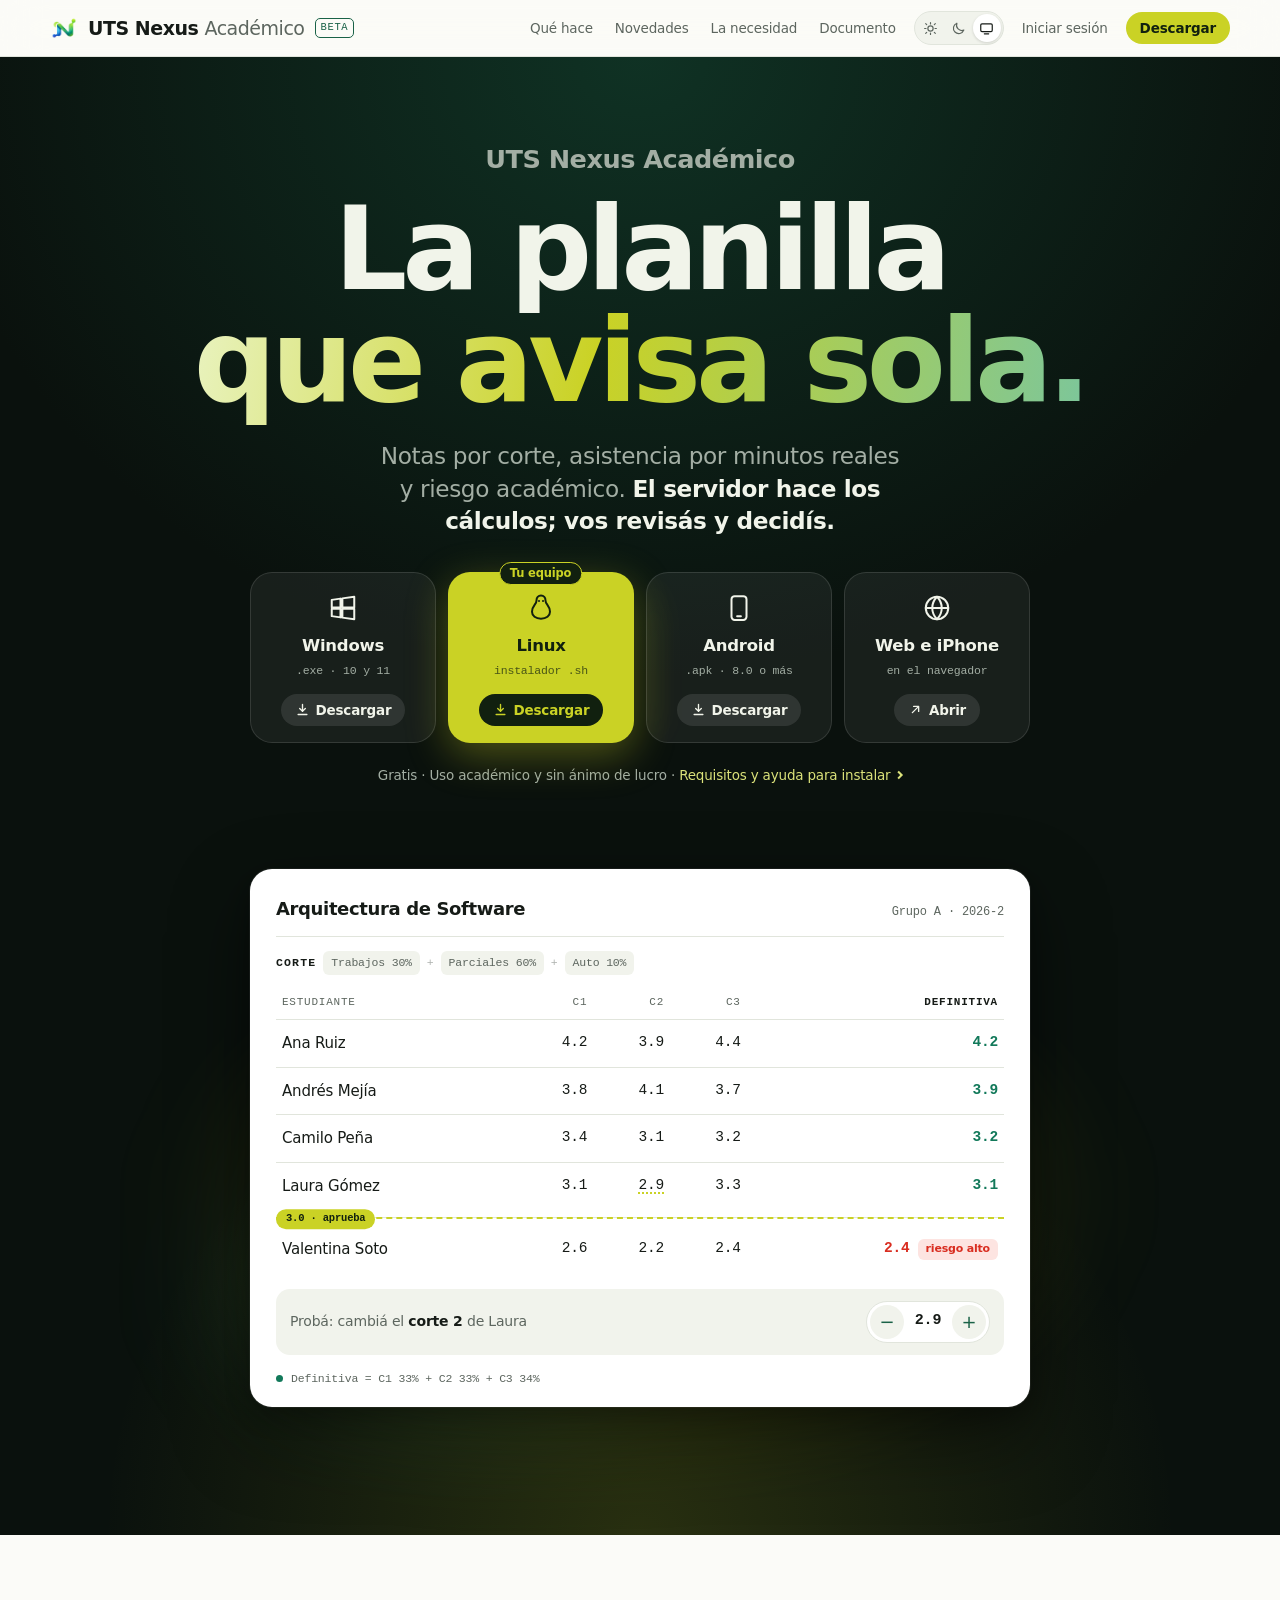
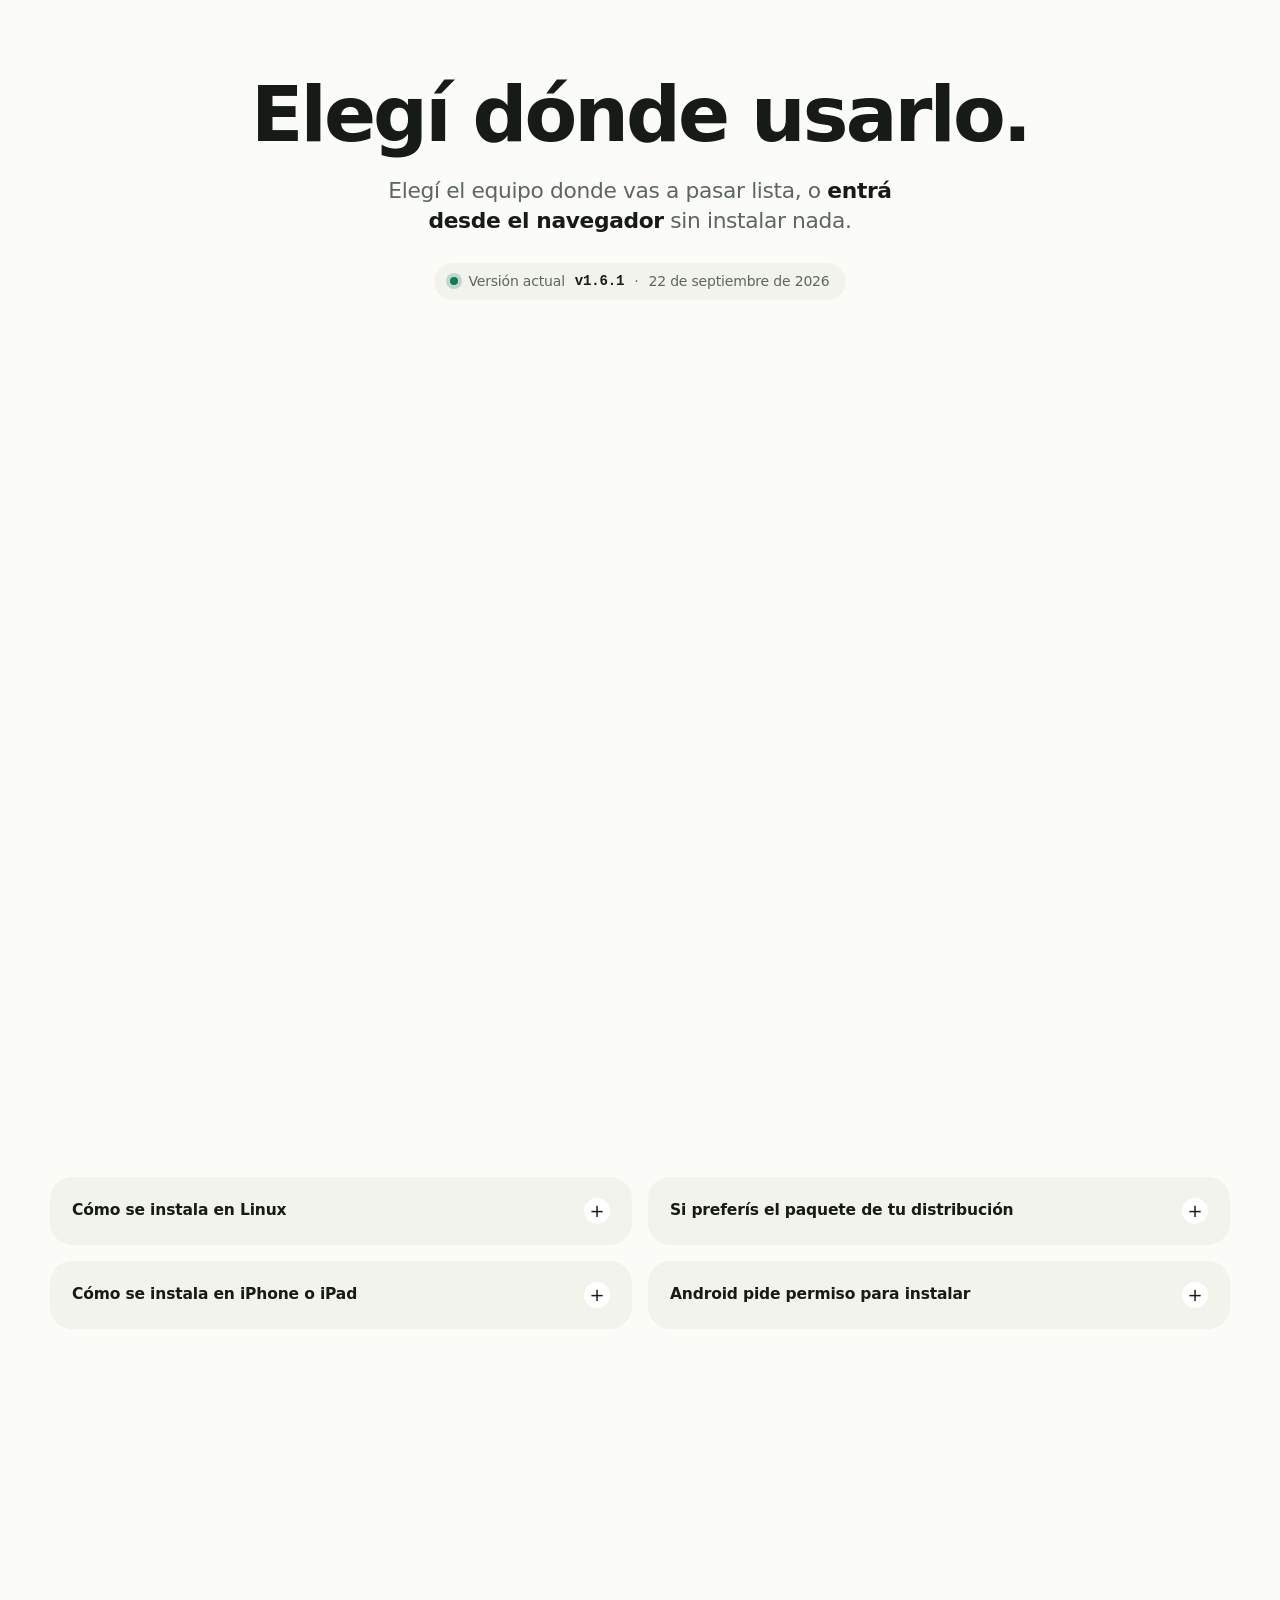
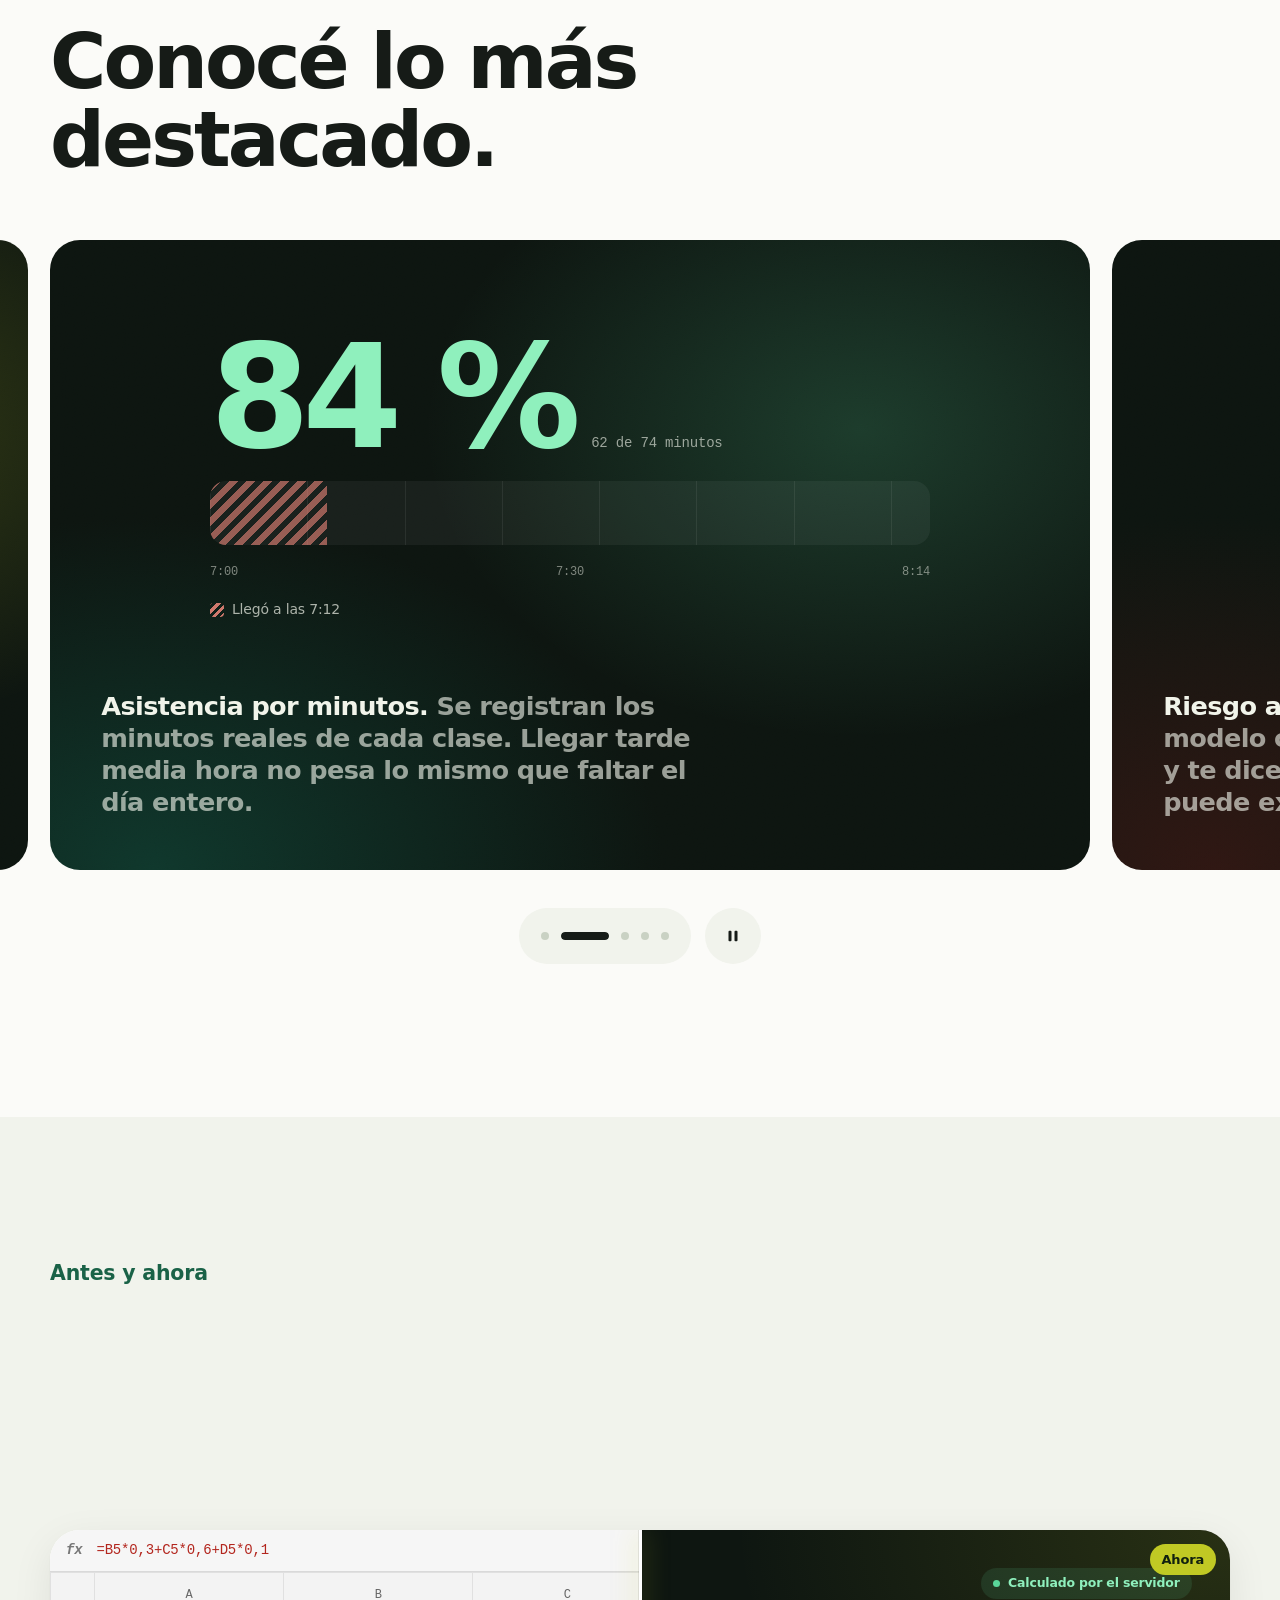
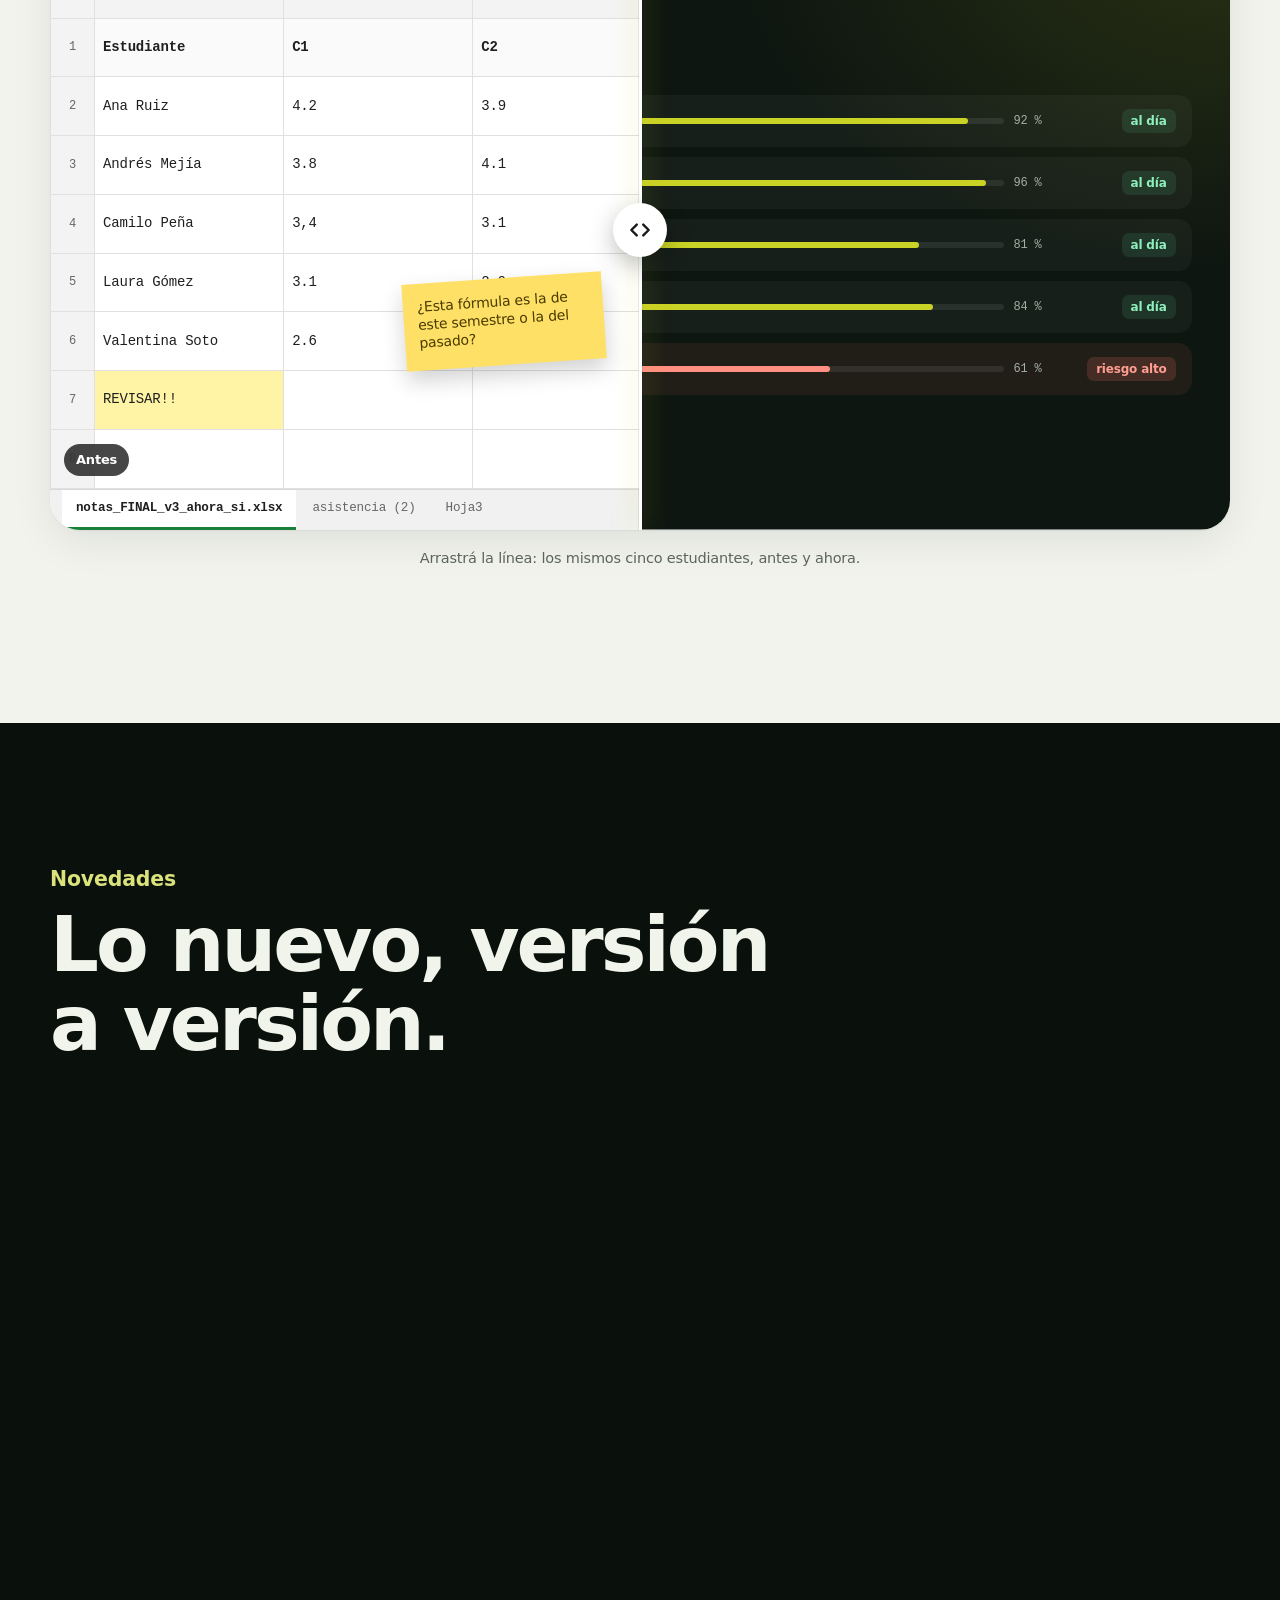
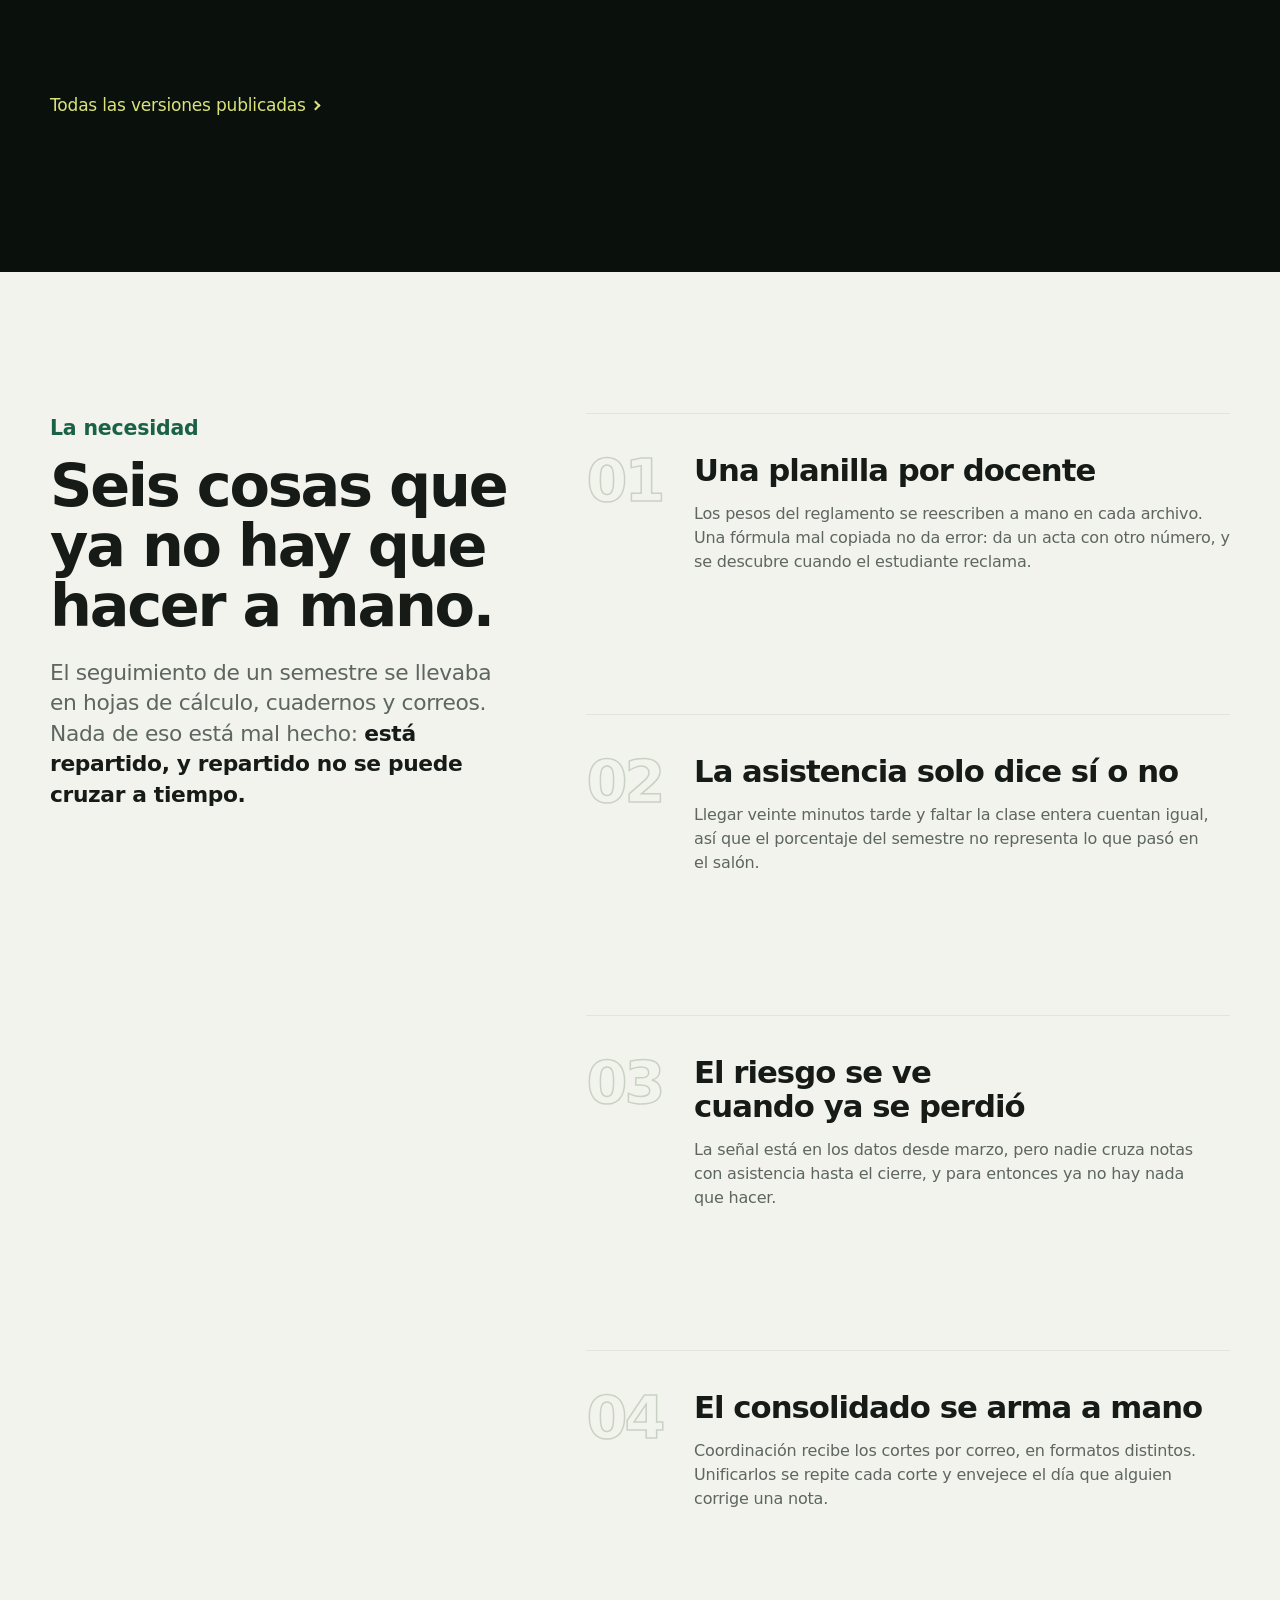
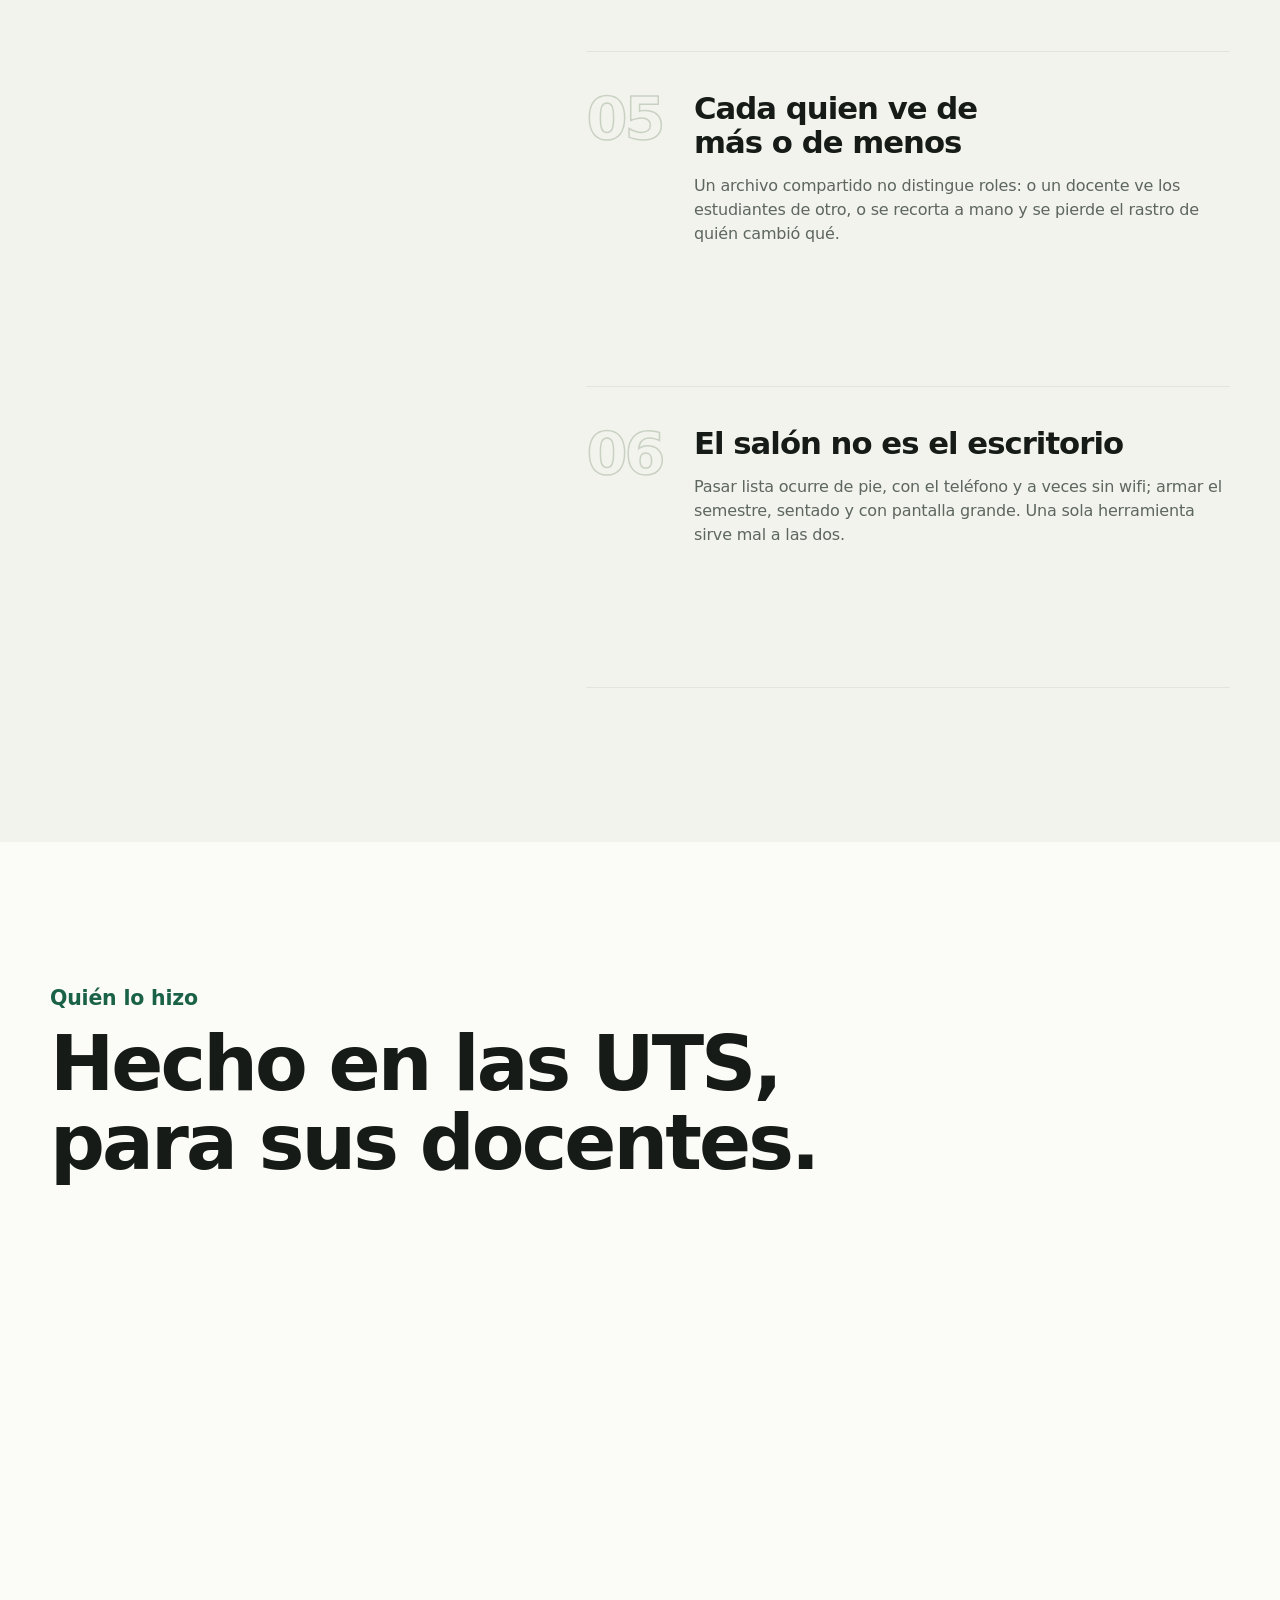
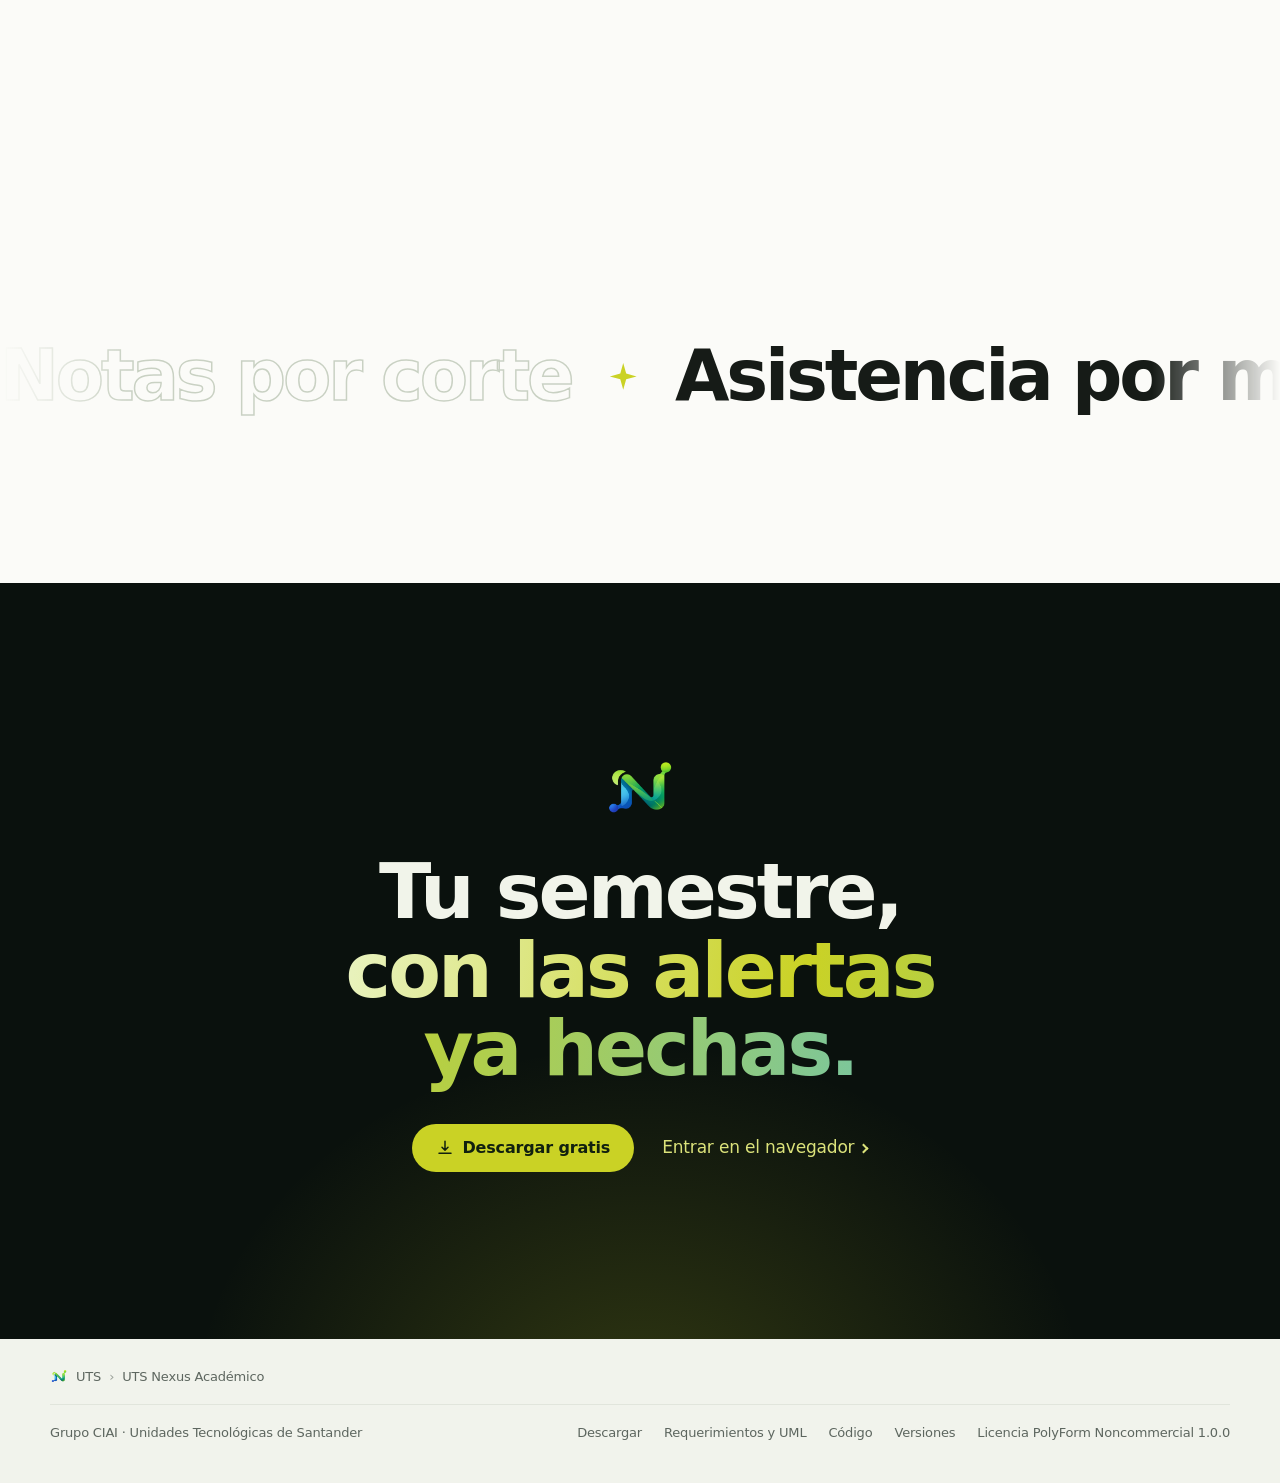
==== commit 6511ffba: "fix(barra): los enlaces se partían en dos y pisaban la marca Entre 960 y 1100 px de ancho —la mayorí" ====
--- a/index.html
+++ b/index.html
@@ -127,7 +127,6 @@
 
     <nav class="barra__nav" aria-label="Secciones">
       <div class="barra__enlaces" id="enlaces">
-        <a href="#descargas">Descargar</a>
         <a href="#capacidades">Qué hace</a>
         <a href="#novedades">Novedades</a>
         <a href="#necesidad">La necesidad</a>
@@ -193,17 +192,17 @@
            `descargas.js` actualiza los dos a la vez— y el del equipo desde el
            que se mira se enciende en lima. -->
       <nav class="dock" aria-label="Descargar UTS Nexus">
-        <a class="dock__op" data-plataforma="windows" data-descarga="windows" href="https://www.dropbox.com/scl/fi/b7x8vsajh5q1isjp0kbuy/UTS-Nexus-Academico-Windows.exe?rlkey=fea1cre2x5lykdjhcf9n5cr5a&st=ejqfy6he&dl=1">
-          <svg viewBox="0 0 24 24" aria-hidden="true"><path d="M3 5.5 10 4.5v7H3v-6ZM11.5 4.3 21 3v8.5h-9.5v-7.2ZM3 12.5h7v7L3 18.5v-6ZM11.5 12.5H21V21l-9.5-1.3v-7.2Z"/></svg><span class="dock__nombre">Windows</span><span class="dock__formato">.exe · 10 y 11</span>
+        <a class="dock__op" data-plataforma="windows" data-descarga="windows" href="https://www.dropbox.com/scl/fi/b7x8vsajh5q1isjp0kbuy/UTS-Nexus-Academico-Windows.exe?rlkey=fea1cre2x5lykdjhcf9n5cr5a&st=ejqfy6he&dl=1" aria-label="Descargar para Windows">
+          <svg viewBox="0 0 24 24" aria-hidden="true"><path d="M3 5.5 10 4.5v7H3v-6ZM11.5 4.3 21 3v8.5h-9.5v-7.2ZM3 12.5h7v7L3 18.5v-6ZM11.5 12.5H21V21l-9.5-1.3v-7.2Z"/></svg><span class="dock__nombre">Windows</span><span class="dock__formato">.exe · 10 y 11</span><span class="dock__accion"><svg viewBox="0 0 24 24"><path d="M12 4v11m0 0 4.5-4.5M12 15l-4.5-4.5M5 20h14"/></svg>Descargar</span>
         </a>
-        <a class="dock__op" data-plataforma="linux" href="https://github.com/JuanDavid-dev-lang/UTS_Nexus_Releases/releases/latest/download/instalar-uts-nexus.sh">
-          <svg viewBox="0 0 24 24" aria-hidden="true"><path d="M12 2c2.2 0 3.6 1.7 3.6 3.9 0 1.3.5 2.2 1.4 3.4 1.4 1.9 2.2 3.6 2.2 5.6 0 3.3-3 5.6-7.2 5.6S4.8 18.2 4.8 14.9c0-2 .8-3.7 2.2-5.6.9-1.2 1.4-2.1 1.4-3.4C8.4 3.7 9.8 2 12 2Z"/><path d="M10.4 6.3h.01M13.6 6.3h.01"/></svg><span class="dock__nombre">Linux</span><span class="dock__formato">instalador .sh</span>
+        <a class="dock__op" data-plataforma="linux" href="https://github.com/JuanDavid-dev-lang/UTS_Nexus_Releases/releases/latest/download/instalar-uts-nexus.sh" aria-label="Descargar el instalador para Linux">
+          <svg viewBox="0 0 24 24" aria-hidden="true"><path d="M12 2c2.2 0 3.6 1.7 3.6 3.9 0 1.3.5 2.2 1.4 3.4 1.4 1.9 2.2 3.6 2.2 5.6 0 3.3-3 5.6-7.2 5.6S4.8 18.2 4.8 14.9c0-2 .8-3.7 2.2-5.6.9-1.2 1.4-2.1 1.4-3.4C8.4 3.7 9.8 2 12 2Z"/><path d="M10.4 6.3h.01M13.6 6.3h.01"/></svg><span class="dock__nombre">Linux</span><span class="dock__formato">instalador .sh</span><span class="dock__accion"><svg viewBox="0 0 24 24"><path d="M12 4v11m0 0 4.5-4.5M12 15l-4.5-4.5M5 20h14"/></svg>Descargar</span>
         </a>
-        <a class="dock__op" data-plataforma="android" data-descarga="android" href="https://www.dropbox.com/scl/fi/a8tjol3iwgh20hwf2ni5k/UTS-Nexus-Academico-Android.apk?rlkey=3q4cnw4677rydinkov0h1yj8d&st=la92phz1&dl=1">
-          <svg viewBox="0 0 24 24" aria-hidden="true"><rect x="6" y="2.5" width="12" height="19" rx="2.5"/><path d="M10.5 18.5h3"/></svg><span class="dock__nombre">Android</span><span class="dock__formato">.apk · 8.0 o más</span>
+        <a class="dock__op" data-plataforma="android" data-descarga="android" href="https://www.dropbox.com/scl/fi/a8tjol3iwgh20hwf2ni5k/UTS-Nexus-Academico-Android.apk?rlkey=3q4cnw4677rydinkov0h1yj8d&st=la92phz1&dl=1" aria-label="Descargar para Android">
+          <svg viewBox="0 0 24 24" aria-hidden="true"><rect x="6" y="2.5" width="12" height="19" rx="2.5"/><path d="M10.5 18.5h3"/></svg><span class="dock__nombre">Android</span><span class="dock__formato">.apk · 8.0 o más</span><span class="dock__accion"><svg viewBox="0 0 24 24"><path d="M12 4v11m0 0 4.5-4.5M12 15l-4.5-4.5M5 20h14"/></svg>Descargar</span>
         </a>
-        <a class="dock__op" data-plataforma="web" href="https://utsnexusweb.ciaiuts.com" target="_blank" rel="noopener">
-          <svg viewBox="0 0 24 24" aria-hidden="true"><circle cx="12" cy="12" r="9"/><path d="M3 12h18M12 3c2.5 2.6 3.8 5.7 3.8 9S14.5 18.4 12 21c-2.5-2.6-3.8-5.7-3.8-9S9.5 5.6 12 3Z"/></svg><span class="dock__nombre">Web e iPhone</span><span class="dock__formato">en el navegador</span>
+        <a class="dock__op" data-plataforma="web" href="https://utsnexusweb.ciaiuts.com" target="_blank" rel="noopener" aria-label="Abrir la versión web, también para iPhone y iPad">
+          <svg viewBox="0 0 24 24" aria-hidden="true"><circle cx="12" cy="12" r="9"/><path d="M3 12h18M12 3c2.5 2.6 3.8 5.7 3.8 9S14.5 18.4 12 21c-2.5-2.6-3.8-5.7-3.8-9S9.5 5.6 12 3Z"/></svg><span class="dock__nombre">Web e iPhone</span><span class="dock__formato">en el navegador</span><span class="dock__accion"><svg viewBox="0 0 24 24"><path d="M7 17 17 7M9 7h8v8"/></svg>Abrir</span>
         </a>
       </nav>
       <p class="hero__nota">Gratis · Uso académico y sin ánimo de lucro · <a class="flecha" href="#descargas">Requisitos y ayuda para instalar</a></p>
--- a/assets/css/portada/barra.css
+++ b/assets/css/portada/barra.css
@@ -29,7 +29,7 @@
 .marca {
   display: inline-flex; align-items: center; gap: 10px;
   text-decoration: none;
-  min-width: 0;
+  flex: none;
 }
 .marca__logo { width: 28px; height: 28px; border-radius: 8px; flex: none; }
 .marca__nombre {
@@ -52,6 +52,7 @@
   font-size: 13.5px; font-weight: 500;
   color: var(--tinta-2);
   text-decoration: none;
+  white-space: nowrap;
   padding: 6px 0;
   transition: color var(--dur-1) var(--suave);
 }
@@ -150,8 +151,11 @@
   .menu, .menu__boton { display: none !important; }
 }
 
-/* ── Estrecho: las secciones pasan al menú ───────────────────────────────── */
-@media (max-width: 960px) {
+/* ── Estrecho: las secciones pasan al menú ─────────────────────────────────
+   A 1100 px y no antes: por debajo, marca, cuatro enlaces, el tema, entrar
+   y descargar ya no caben en una línea, y los enlaces se partían en dos
+   montándose sobre la marca. */
+@media (max-width: 1100px) {
   .barra__enlaces, .barra__entrar { display: none; }
   .menu__boton { display: grid; }
   .barra__nav { gap: 12px; }
--- a/assets/css/portada/hero.css
+++ b/assets/css/portada/hero.css
@@ -95,9 +95,27 @@
   stroke-linecap: round; stroke-linejoin: round;
   transition: transform var(--dur-2) var(--rebote);
 }
-.dock__op:hover svg { transform: translateY(-2px) scale(1.08); }
+.dock__op:hover > svg { transform: translateY(-2px) scale(1.08); }
 .dock__nombre { font-size: 16.5px; font-weight: 600; letter-spacing: -.015em; }
 .dock__formato { font-family: var(--mono); font-size: 11.5px; color: var(--sobre-noche-2); }
+/* La acción, dicha: «Descargar» (o «Abrir» en la web) en una pastilla al pie
+   de cada botón. La flecha baja un poco al pasar el cursor. */
+.dock__accion {
+  display: inline-flex; align-items: center; gap: 6px;
+  margin-top: 12px;
+  padding: 6px 14px;
+  border-radius: 999px;
+  background: rgb(255 255 255 / .1);
+  font-size: 13.5px; font-weight: 600;
+}
+.dock__op .dock__accion svg {
+  width: 15px; height: 15px; margin: 0;
+  stroke-width: 2.2;
+  transition: transform var(--dur-2) var(--rebote);
+}
+.dock__op:hover .dock__accion svg { transform: translateY(2px); }
+.dock__op[data-plataforma="web"]:hover .dock__accion svg { transform: translate(2px, -2px); }
+.dock__op.tarjeta--tuya .dock__accion { background: #11200f; color: #cad225; }
 
 .dock__op.tarjeta--tuya {
   background: var(--lima);
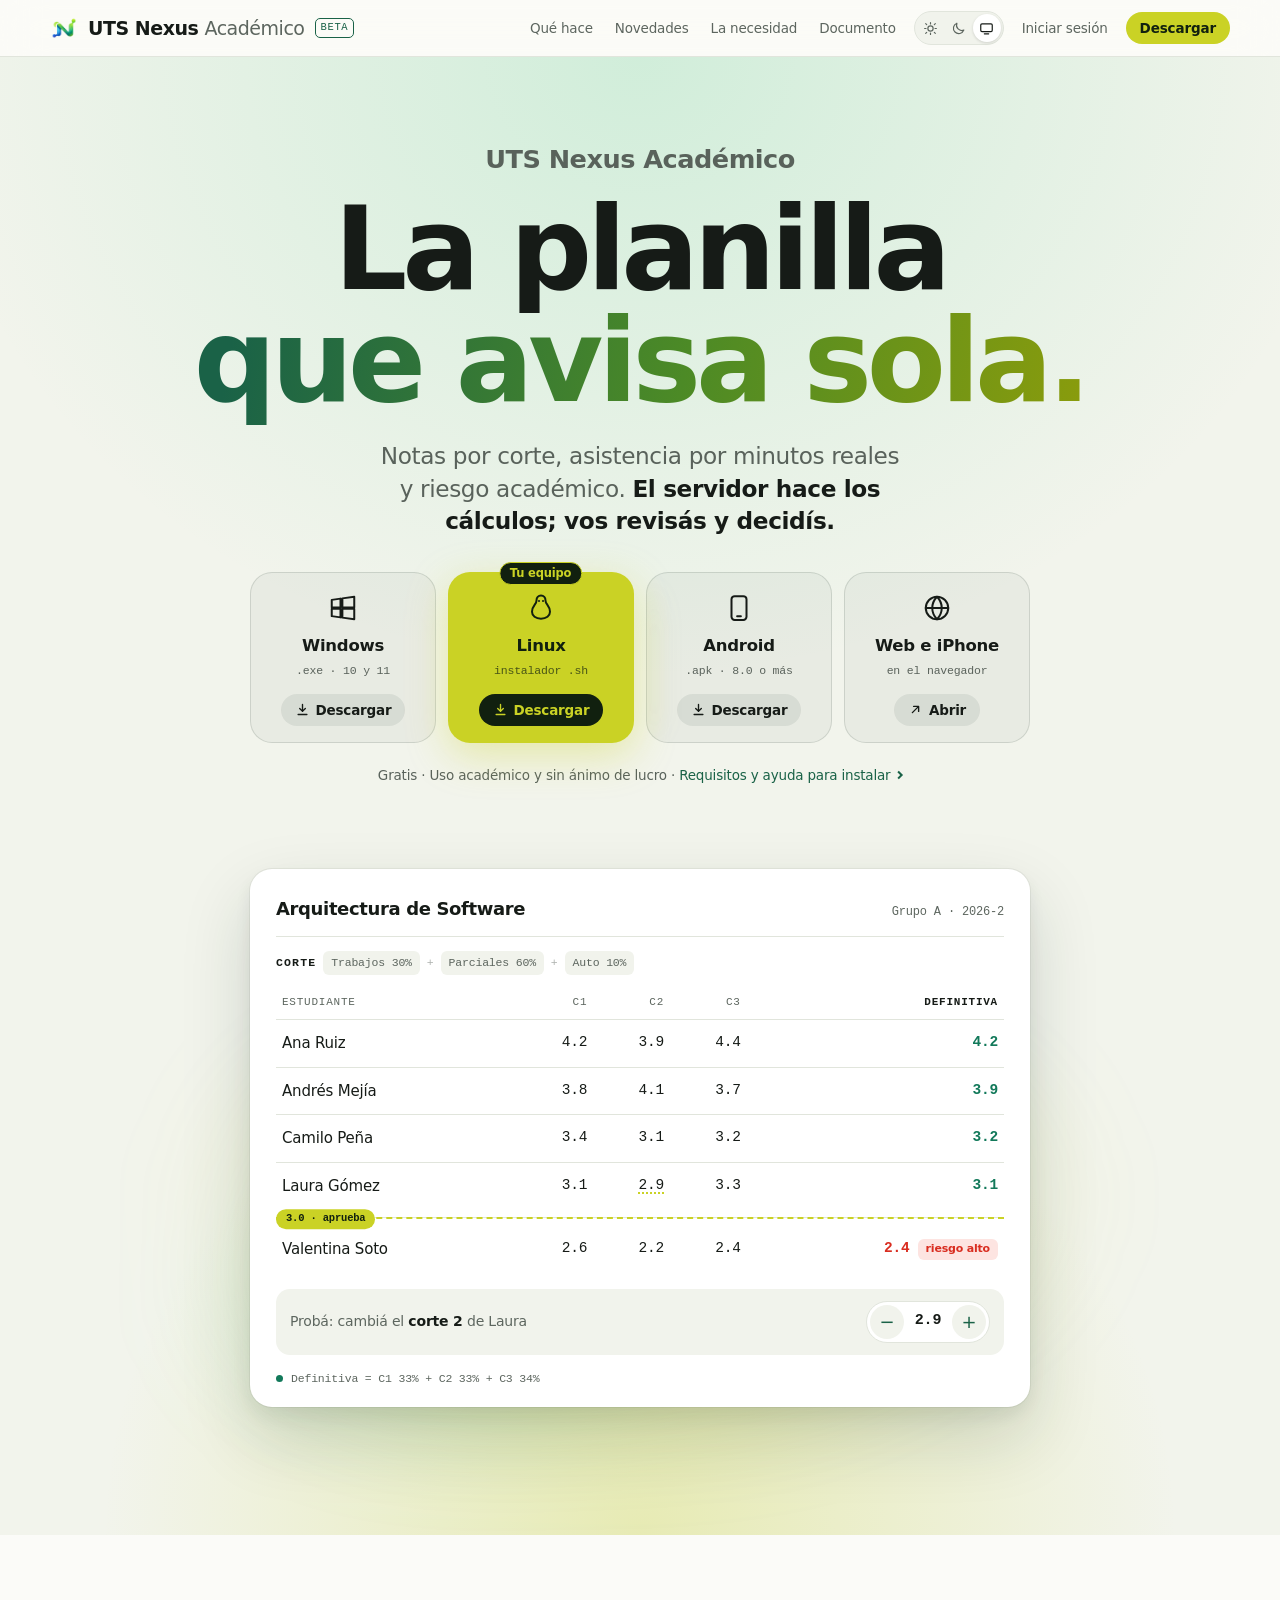
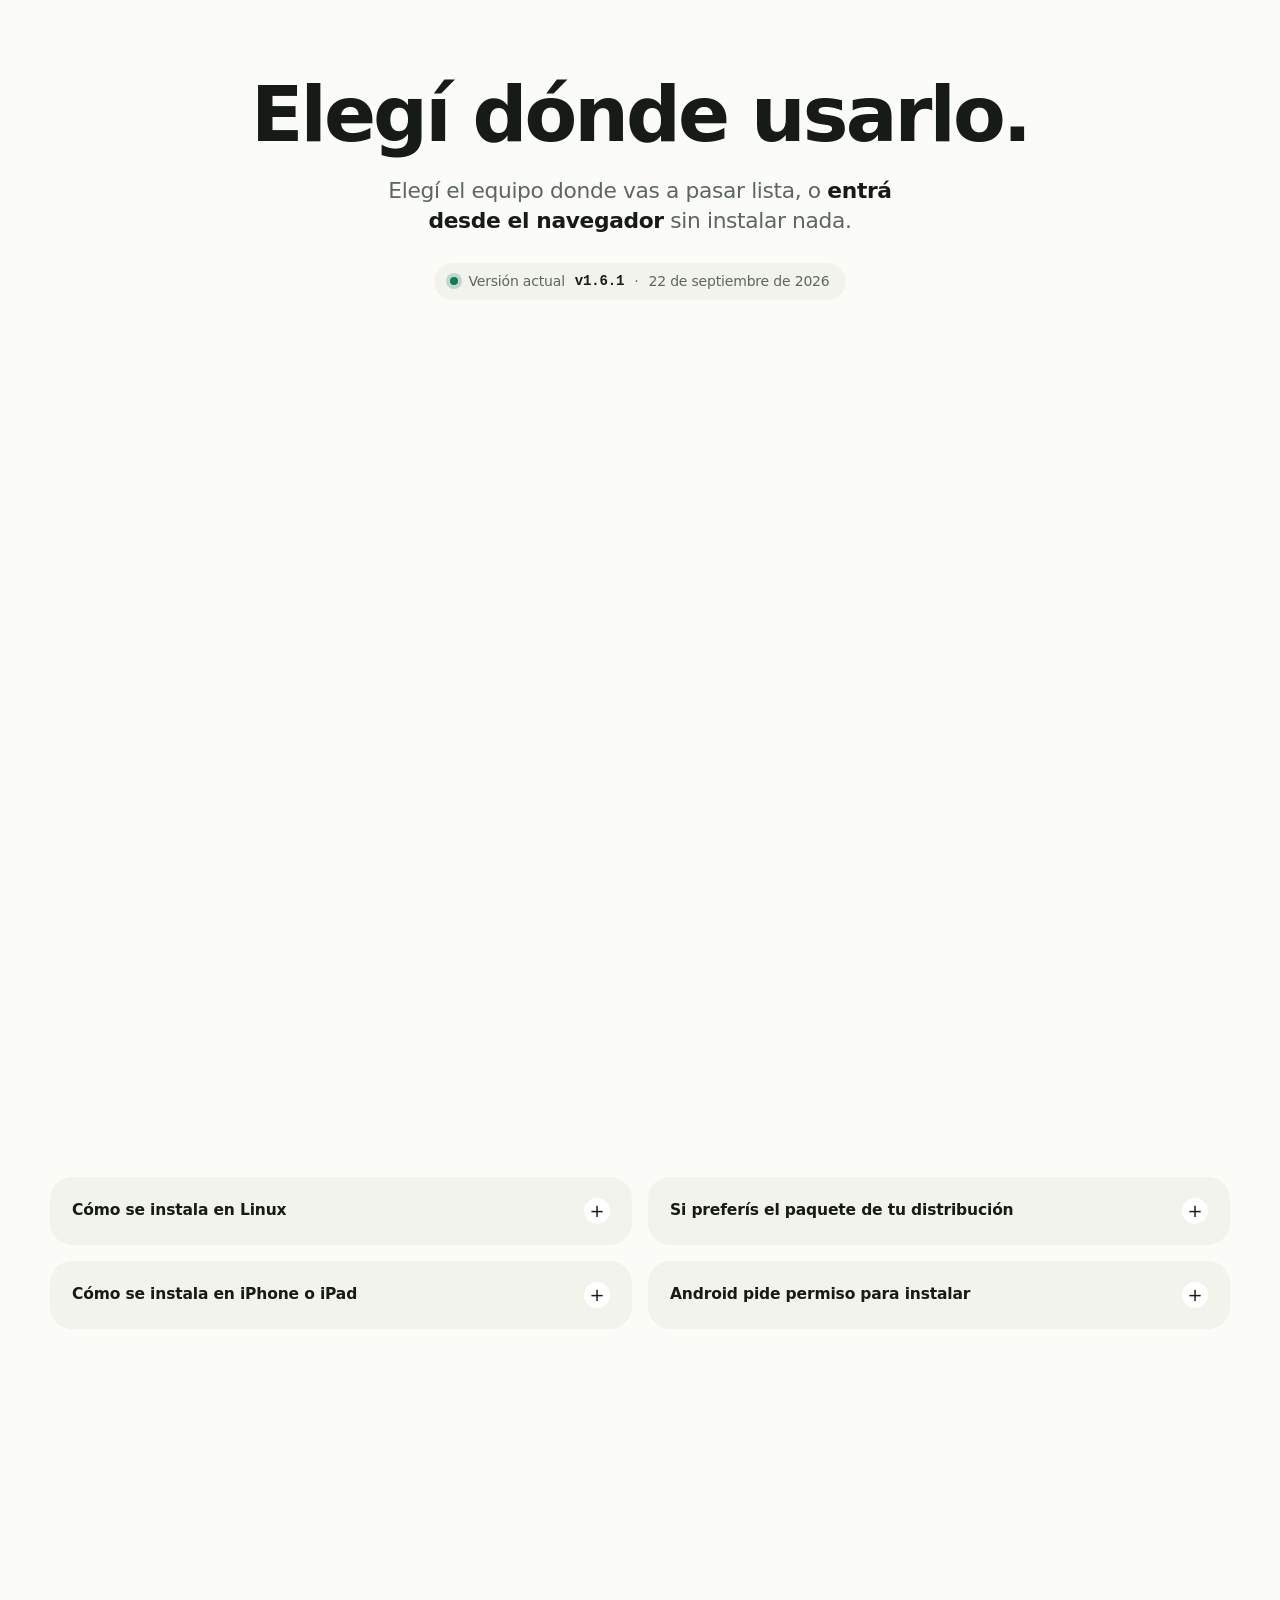
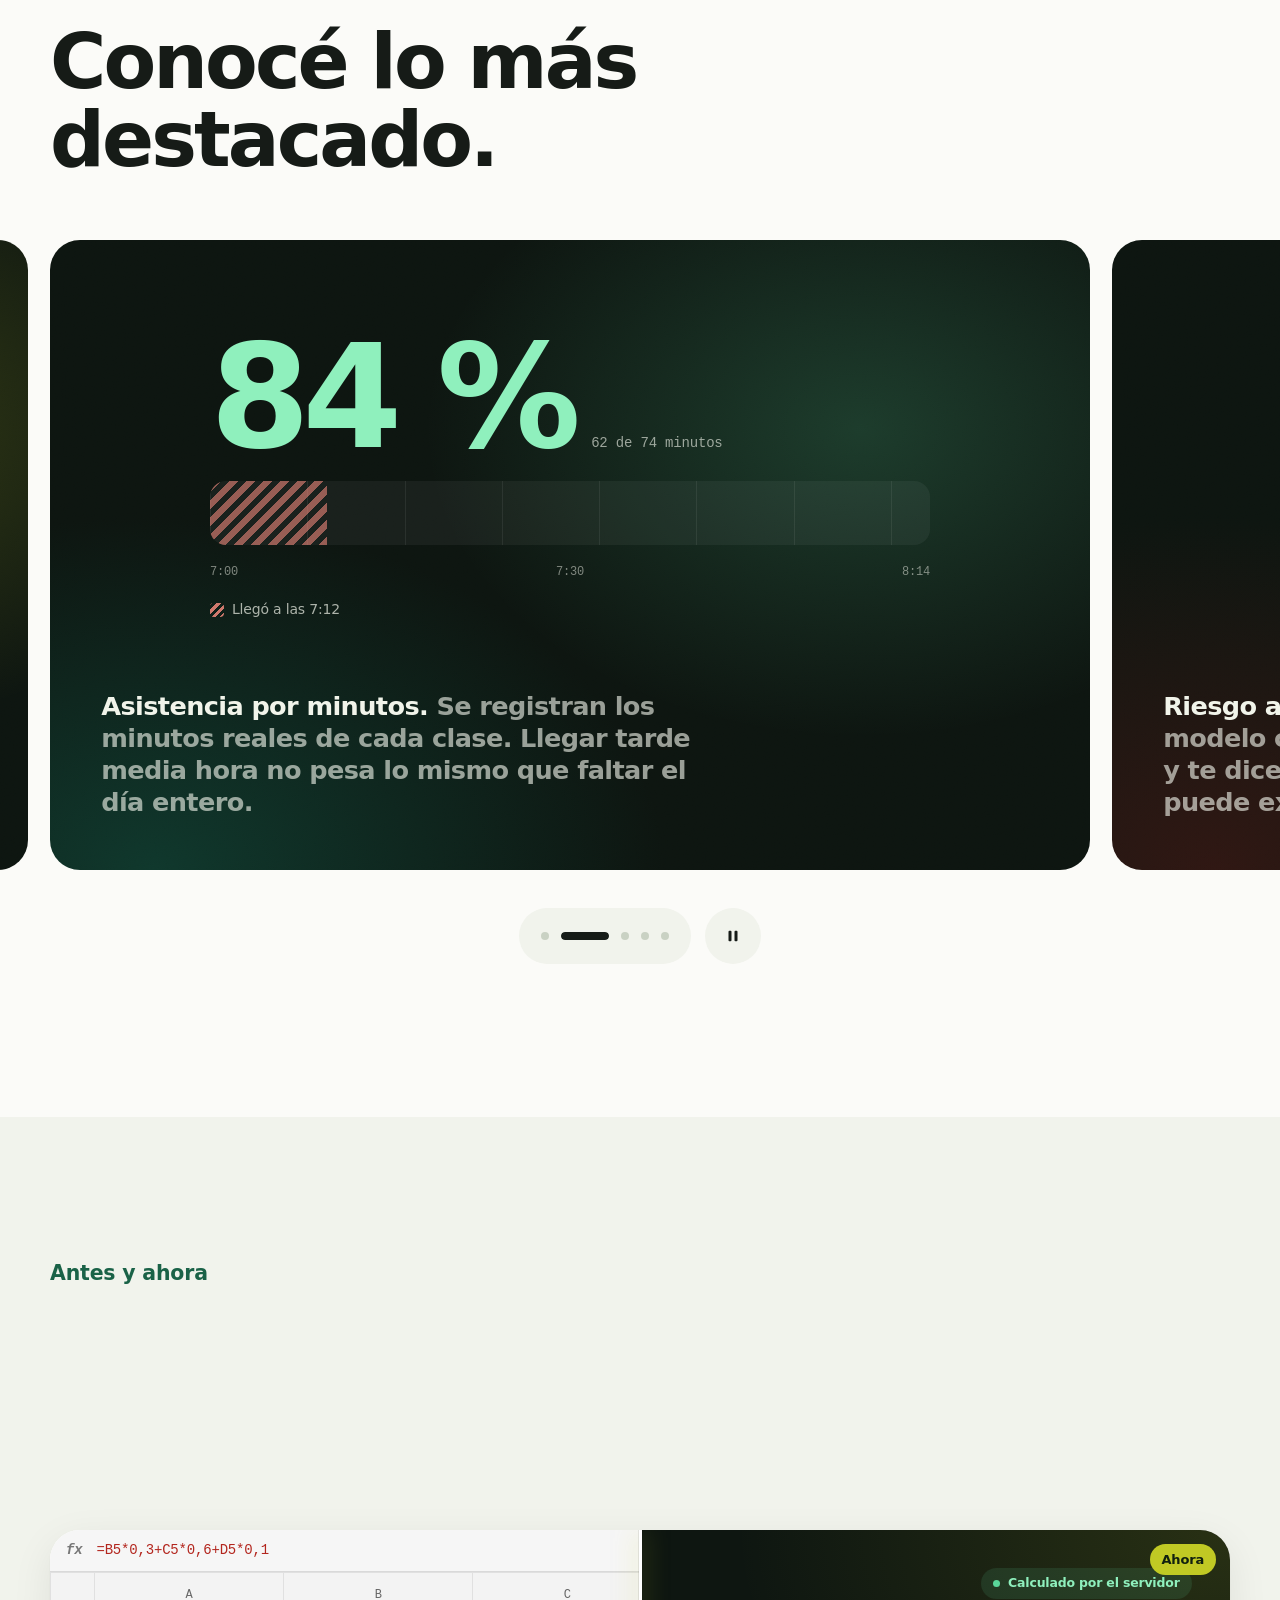
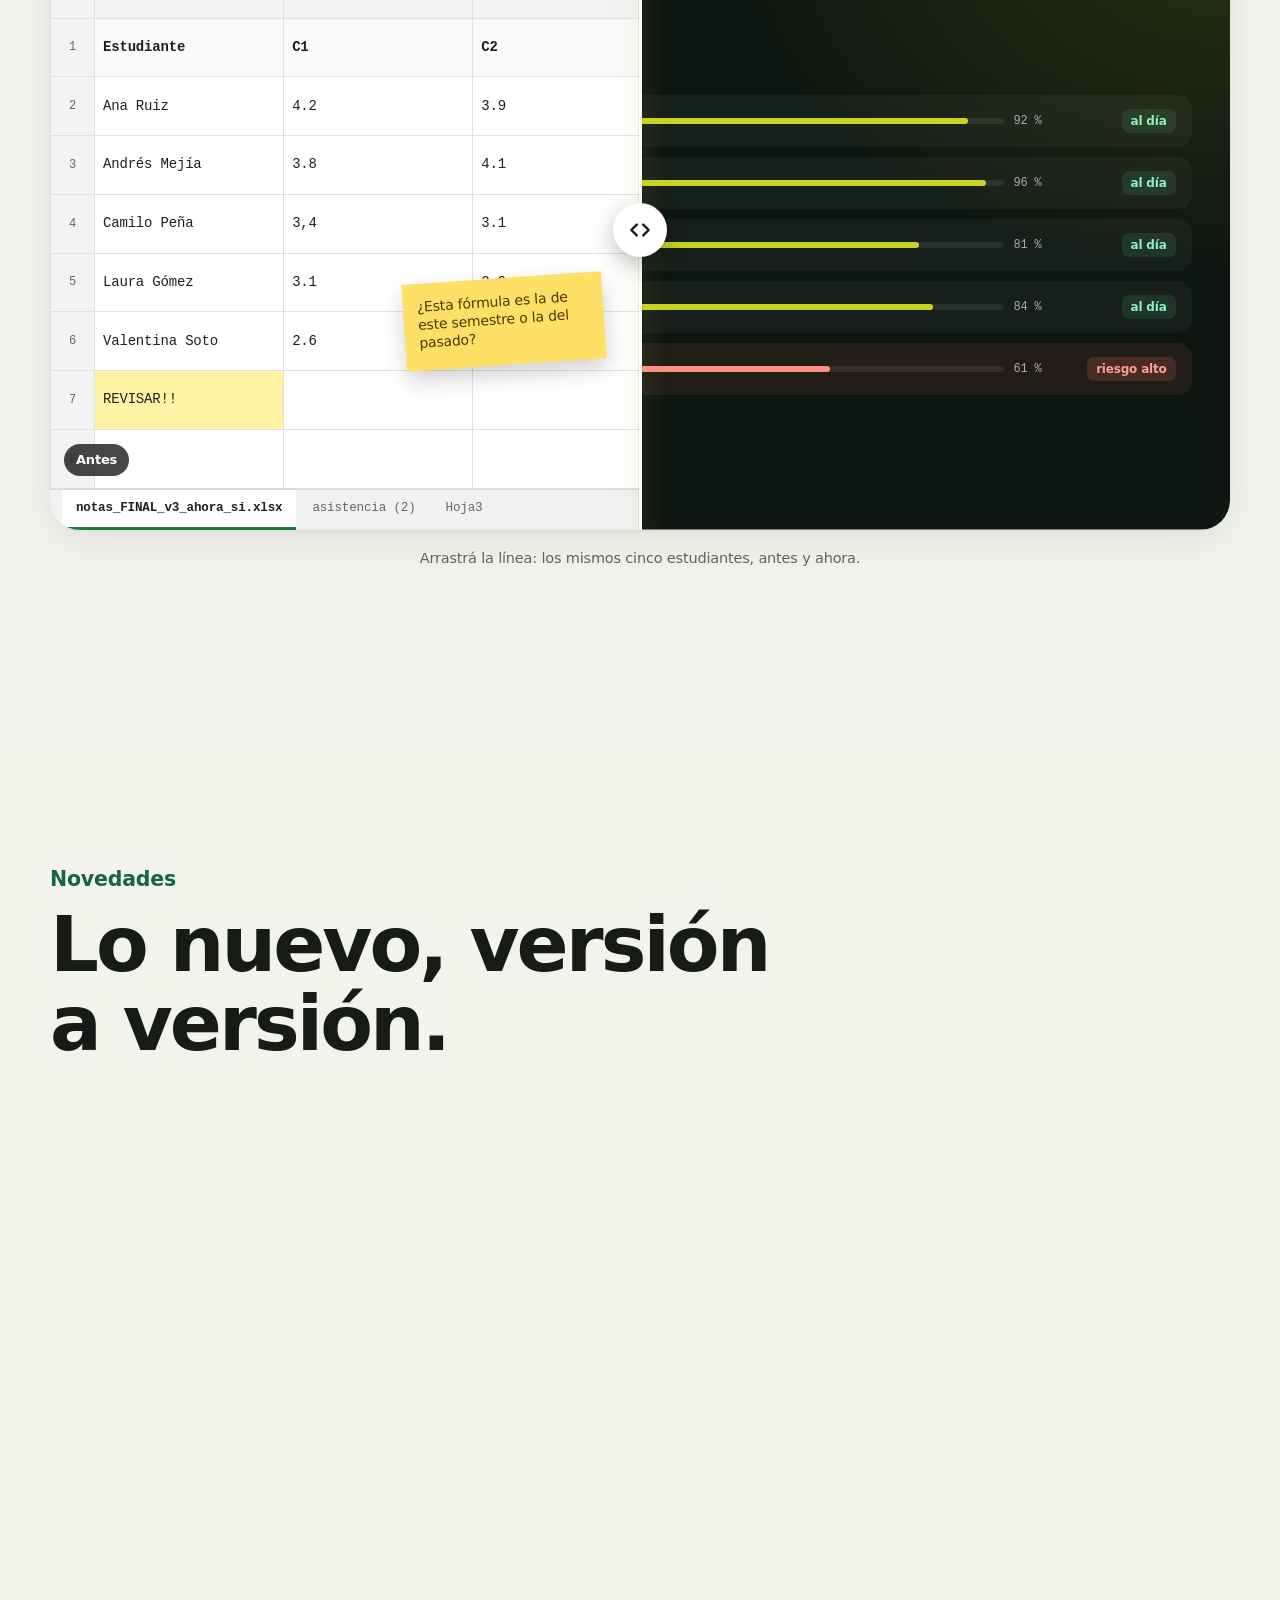
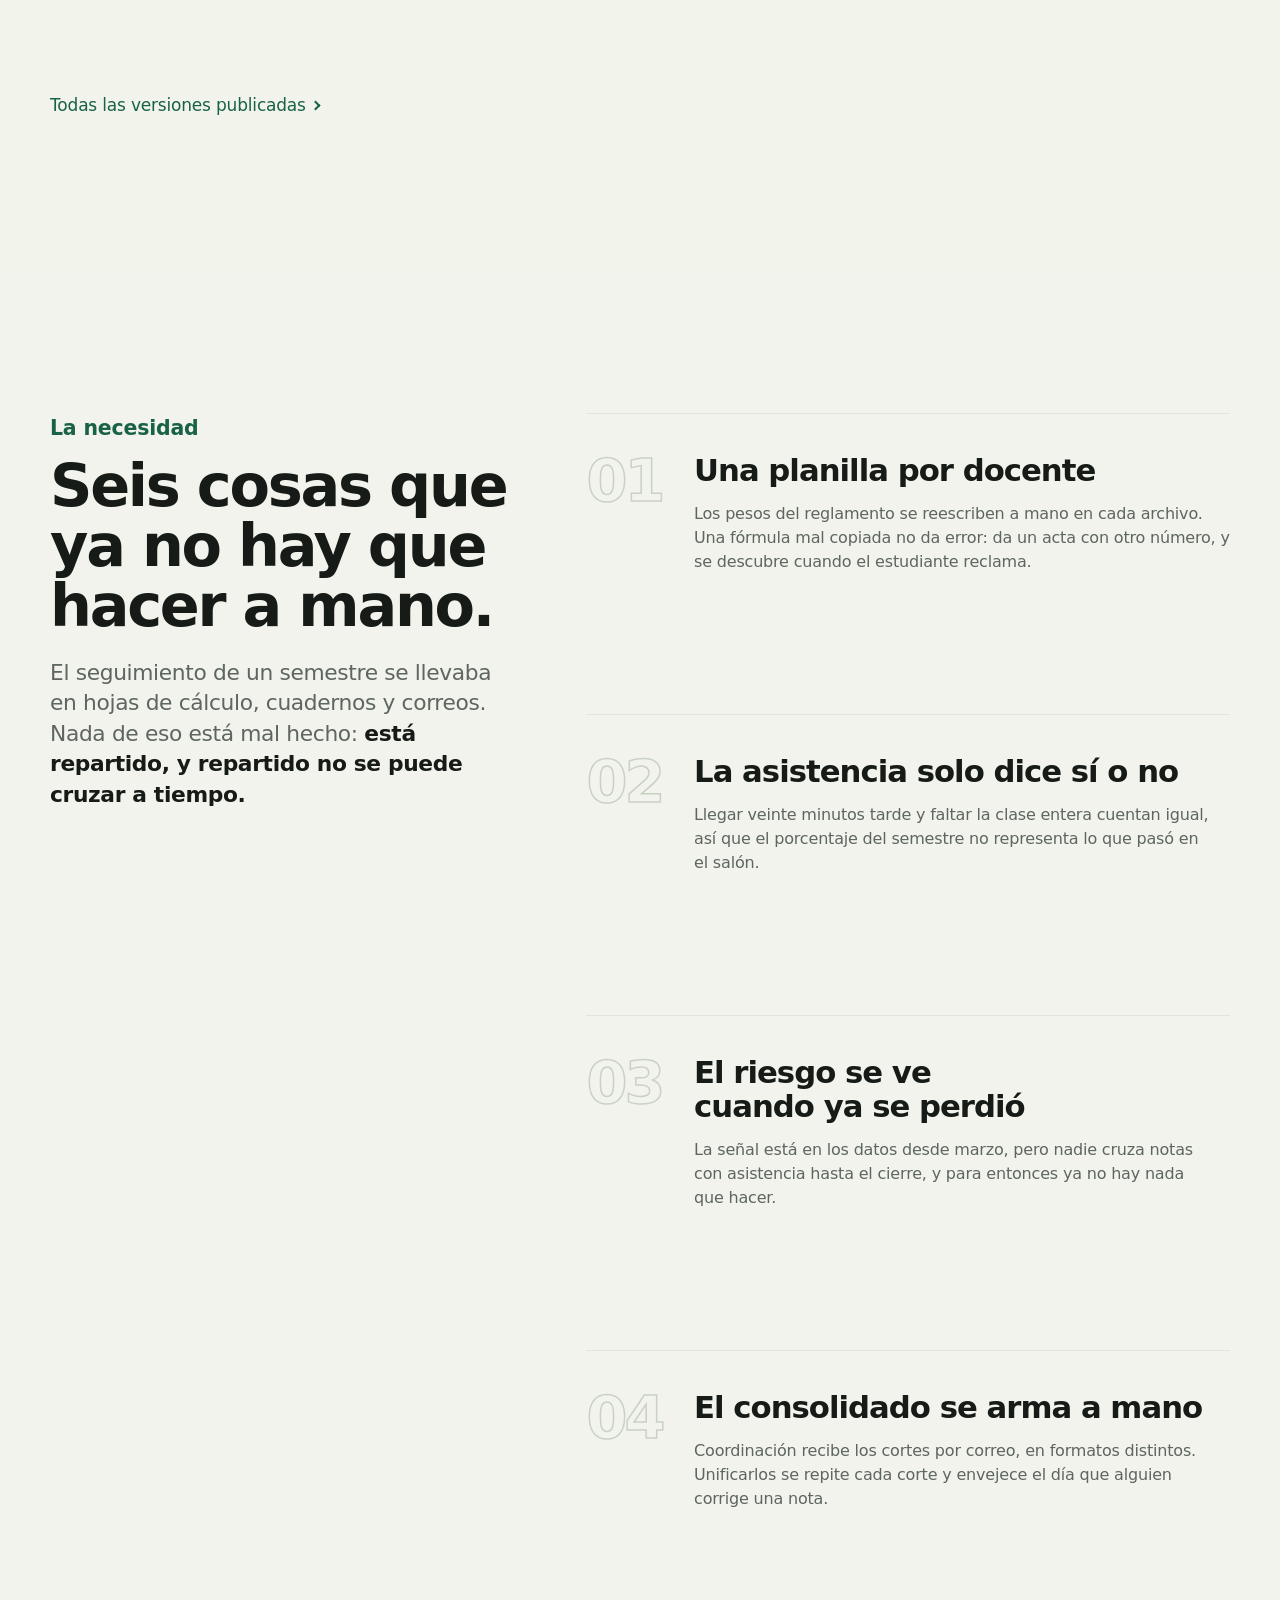
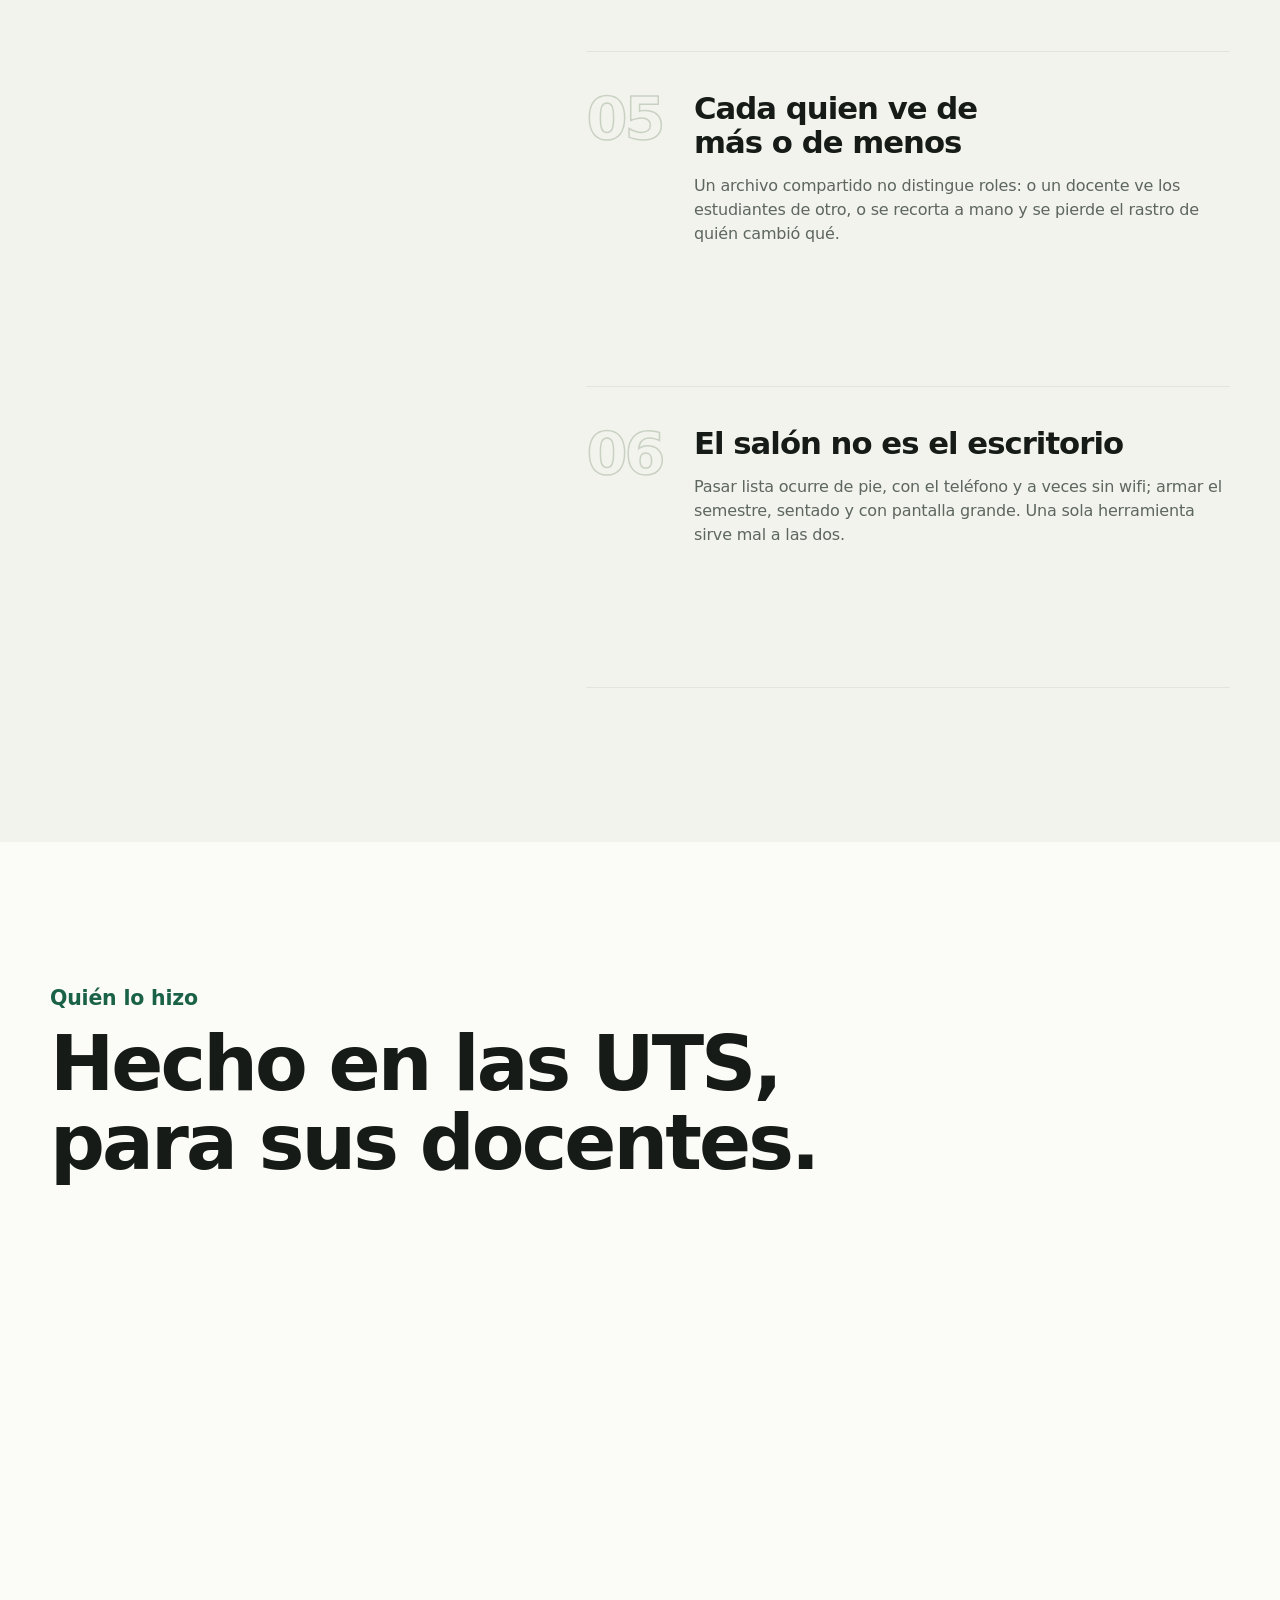
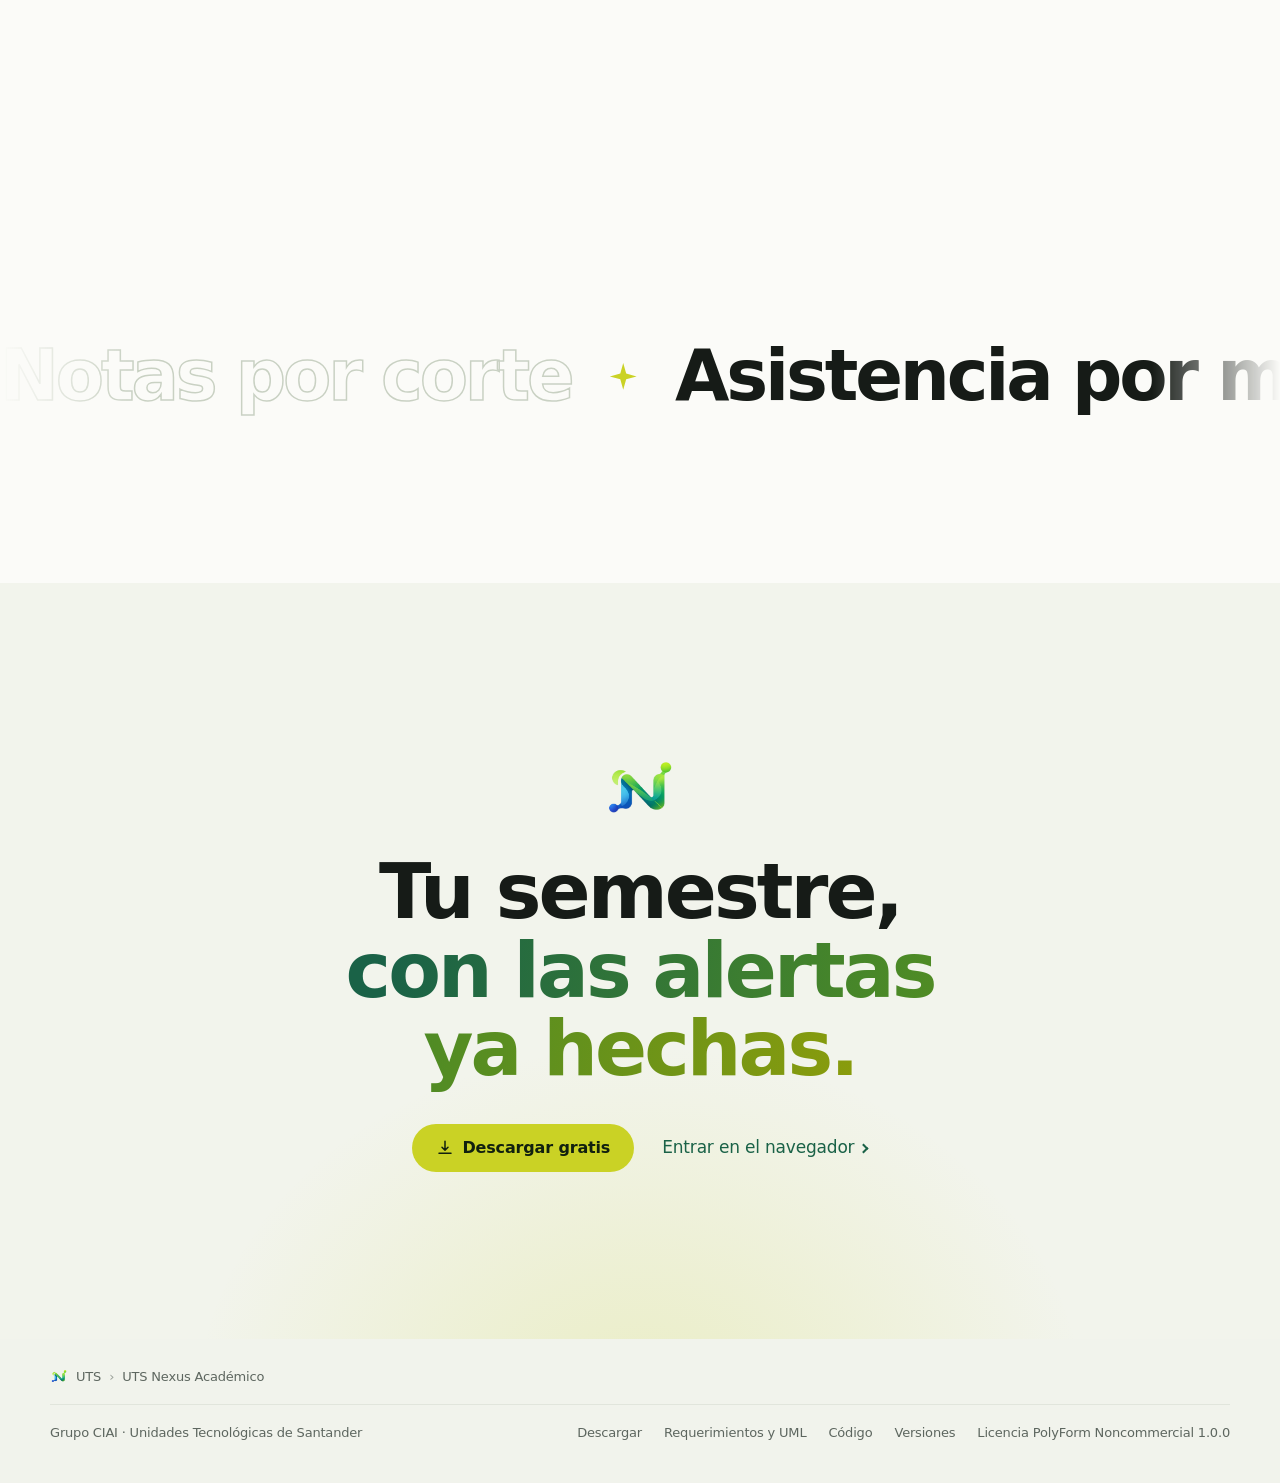
==== commit fc30841a: "fix(tema): en el modo claro el inicio seguía negro El hero, las novedades y el cierre eran franjas o" ====
--- a/index.html
+++ b/index.html
@@ -14,7 +14,7 @@
 <title>UTS Nexus Académico — Windows, Linux, Android y web</title>
 <meta name="description" content="La planilla del semestre con las alertas ya hechas: notas por corte, asistencia por minutos reales y riesgo académico para docentes de las Unidades Tecnológicas de Santander. Gratis para Windows, Linux y Android, o desde el navegador.">
 <meta name="author" content="Grupo CIAI — Unidades Tecnológicas de Santander">
-<meta name="theme-color" content="#144d37" id="metaTema">
+<meta name="theme-color" content="#fbfbf8" id="metaTema">
 <link rel="canonical" href="https://juandavid-dev-lang.github.io/utsnexus.github.io/">
 
 <!-- Lo que muestran WhatsApp, Telegram y compañía al pegar el enlace. La
--- a/assets/css/portada/base.css
+++ b/assets/css/portada/base.css
@@ -39,6 +39,28 @@
   --brillo: linear-gradient(100deg, #1a6247 10%, #7fa51c 60%, #b5bf12 95%);
   --brillo-noche: linear-gradient(100deg, #e9f3c0 0%, #cad225 45%, #7cc69b 100%);
 
+  /* ── Escena: las franjas grandes (hero, novedades, cierre) ─────────────
+     Siguen el tema: claras en el claro y de noche en el oscuro. Una franja
+     negra fija en medio de una página clara se leía como un corte, no como
+     una decisión. Las ilustraciones (galería, órbita, maqueta de la app)
+     sí son oscuras siempre, y usan las variables `--noche*`. */
+  --escena: #f2f4ec;
+  --escena-2: #ffffff;
+  --escena-3: #e7ecdf;
+  --sobre-escena: #161b17;
+  --sobre-escena-2: #59625b;
+  --acento-escena: #1a6247;
+  --vidrio: rgb(20 45 30 / .04);
+  --vidrio-hover: rgb(20 45 30 / .08);
+  --vidrio-borde: rgb(20 45 30 / .13);
+  --raya: rgb(20 45 30 / .1);
+  --raya-fuerte: rgb(20 45 30 / .2);
+  --codigo: rgb(20 45 30 / .45);
+  --halo-arriba: rgb(90 214 154 / .22);
+  --halo-abajo: rgb(202 210 37 / .28);
+  --sombra-escena: 0 0 0 1px rgb(20 45 30 / .06), 0 30px 70px rgb(20 45 30 / .16), 0 8px 20px rgb(20 45 30 / .08);
+  --brillo-escena: linear-gradient(100deg, #1a6247 5%, #4c8a26 55%, #8a9c0c 100%);
+
   /* ── Tipografía ────────────────────────────────────────────────────────── */
   --sans: 'Geist', system-ui, -apple-system, 'Segoe UI', sans-serif;
   --mono: 'Geist Mono', ui-monospace, 'SFMono-Regular', monospace;
@@ -91,6 +113,22 @@
     --barra: rgb(12 19 15 / .74);
     --sombra: 0 1px 2px rgb(0 0 0 / .4), 0 12px 40px rgb(0 0 0 / .45);
     --brillo: var(--brillo-noche);
+    --escena: #0a110d;
+    --escena-2: #141d17;
+    --escena-3: #1f2a22;
+    --sobre-escena: #f1f4ea;
+    --sobre-escena-2: #a3aea4;
+    --acento-escena: #dbe27a;
+    --vidrio: rgb(255 255 255 / .06);
+    --vidrio-hover: rgb(255 255 255 / .1);
+    --vidrio-borde: rgb(255 255 255 / .12);
+    --raya: rgb(255 255 255 / .08);
+    --raya-fuerte: rgb(255 255 255 / .16);
+    --codigo: rgb(255 255 255 / .5);
+    --halo-arriba: rgb(20 77 55 / .55);
+    --halo-abajo: rgb(202 210 37 / .16);
+    --sombra-escena: 0 0 0 1px rgb(255 255 255 / .06), 0 30px 80px rgb(0 0 0 / .45), 0 8px 24px rgb(0 0 0 / .25);
+    --brillo-escena: var(--brillo-noche);
   }
 }
 :root[data-tema="oscuro"] {
@@ -113,6 +151,22 @@
   --barra: rgb(12 19 15 / .74);
   --sombra: 0 1px 2px rgb(0 0 0 / .4), 0 12px 40px rgb(0 0 0 / .45);
   --brillo: var(--brillo-noche);
+  --escena: #0a110d;
+  --escena-2: #141d17;
+  --escena-3: #1f2a22;
+  --sobre-escena: #f1f4ea;
+  --sobre-escena-2: #a3aea4;
+  --acento-escena: #dbe27a;
+  --vidrio: rgb(255 255 255 / .06);
+  --vidrio-hover: rgb(255 255 255 / .1);
+  --vidrio-borde: rgb(255 255 255 / .12);
+  --raya: rgb(255 255 255 / .08);
+  --raya-fuerte: rgb(255 255 255 / .16);
+  --codigo: rgb(255 255 255 / .5);
+  --halo-arriba: rgb(20 77 55 / .55);
+  --halo-abajo: rgb(202 210 37 / .16);
+  --sombra-escena: 0 0 0 1px rgb(255 255 255 / .06), 0 30px 80px rgb(0 0 0 / .45), 0 8px 24px rgb(0 0 0 / .25);
+  --brillo-escena: var(--brillo-noche);
 }
 
 /* ── Reset ─────────────────────────────────────────────────────────────── */
--- a/assets/css/portada/hero.css
+++ b/assets/css/portada/hero.css
@@ -11,10 +11,11 @@
   position: relative;
   overflow: hidden;
   background:
-    radial-gradient(60% 50% at 50% 100%, rgb(202 210 37 / .16), transparent 70%),
-    radial-gradient(80% 60% at 50% 0%, rgb(20 77 55 / .55), transparent 70%),
-    var(--noche);
-  color: var(--sobre-noche);
+    radial-gradient(60% 50% at 50% 100%, var(--halo-abajo), transparent 70%),
+    radial-gradient(80% 60% at 50% 0%, var(--halo-arriba), transparent 70%),
+    var(--escena);
+  color: var(--sobre-escena);
+  transition: background-color var(--dur-2) var(--suave), color var(--dur-2) var(--suave);
   text-align: center;
   padding: clamp(40px, 6.5vw, 84px) 0 clamp(72px, 10vw, 128px);
 }
@@ -23,7 +24,7 @@
   font-size: clamp(19px, 2vw, 26px);
   font-weight: 600;
   letter-spacing: -.02em;
-  color: var(--sobre-noche-2);
+  color: var(--sobre-escena-2);
   margin-bottom: 14px;
 }
 .hero__titulo {
@@ -32,7 +33,7 @@
   letter-spacing: -.045em;
   line-height: .98;
 }
-.hero__titulo .texto-brillo { background-image: var(--brillo-noche); }
+.hero__titulo .texto-brillo { background-image: var(--brillo-escena); }
 .hero__entrada {
   margin: 22px auto 0;
   max-width: 36ch;
@@ -40,20 +41,20 @@
   font-weight: 500;
   line-height: 1.4;
   letter-spacing: -.016em;
-  color: var(--sobre-noche-2);
-}
-.hero__entrada b { color: var(--sobre-noche); font-weight: 600; }
+  color: var(--sobre-escena-2);
+}
+.hero__entrada b { color: var(--sobre-escena); font-weight: 600; }
 
 .hero__acciones {
   display: flex; flex-wrap: wrap; align-items: center; justify-content: center;
   gap: 14px 28px;
   margin-top: 34px;
 }
-.hero .flecha { color: #dbe27a; font-size: 17px; }
+.hero .flecha { color: var(--acento-escena); font-size: 17px; }
 .hero__nota {
   margin-top: 22px;
   font-size: 13.5px;
-  color: var(--sobre-noche-2);
+  color: var(--sobre-escena-2);
 }
 
 /* ── Dock de descargas ───────────────────────────────────────────────────
@@ -72,10 +73,10 @@
   display: grid; justify-items: center; gap: 3px;
   padding: 20px 10px 16px;
   border-radius: 22px;
-  background: rgb(255 255 255 / .06);
-  border: 1px solid rgb(255 255 255 / .12);
+  background: var(--vidrio);
+  border: 1px solid var(--vidrio-borde);
   -webkit-backdrop-filter: blur(14px); backdrop-filter: blur(14px);
-  color: var(--sobre-noche);
+  color: var(--sobre-escena);
   text-decoration: none;
   transition: transform var(--dur-2) var(--rebote),
               background-color var(--dur-1) var(--suave),
@@ -85,7 +86,7 @@
 }
 .dock__op:hover {
   transform: translateY(-4px);
-  background: rgb(255 255 255 / .1);
+  background: var(--vidrio-hover);
   border-color: rgb(202 210 37 / .55);
 }
 .dock__op:active { transform: scale(.97); transition-duration: 80ms; }
@@ -97,7 +98,7 @@
 }
 .dock__op:hover > svg { transform: translateY(-2px) scale(1.08); }
 .dock__nombre { font-size: 16.5px; font-weight: 600; letter-spacing: -.015em; }
-.dock__formato { font-family: var(--mono); font-size: 11.5px; color: var(--sobre-noche-2); }
+.dock__formato { font-family: var(--mono); font-size: 11.5px; color: var(--sobre-escena-2); }
 /* La acción, dicha: «Descargar» (o «Abrir» en la web) en una pastilla al pie
    de cada botón. La flecha baja un poco al pasar el cursor. */
 .dock__accion {
@@ -105,7 +106,7 @@
   margin-top: 12px;
   padding: 6px 14px;
   border-radius: 999px;
-  background: rgb(255 255 255 / .1);
+  background: var(--vidrio-hover);
   font-size: 13.5px; font-weight: 600;
 }
 .dock__op .dock__accion svg {
@@ -168,10 +169,7 @@
   color: var(--tinta);
   border-radius: var(--radio-l);
   padding: 26px 26px 20px;
-  box-shadow:
-    0 0 0 1px rgb(255 255 255 / .06),
-    0 30px 80px rgb(0 0 0 / .45),
-    0 8px 24px rgb(0 0 0 / .25);
+  box-shadow: var(--sombra-escena);
   transform-origin: 50% 0;
 }
 
--- a/assets/css/portada/secciones.css
+++ b/assets/css/portada/secciones.css
@@ -9,13 +9,13 @@
 .seccion { padding: clamp(80px, 11vw, 150px) 0 clamp(88px, 12vw, 160px); }
 .seccion--alt { background: var(--lienzo-alt); }
 .seccion--noche {
-  background: var(--noche);
-  color: var(--sobre-noche);
-  --tinta: var(--sobre-noche);
-  --tinta-2: var(--sobre-noche-2);
-  --marca-texto: #dbe27a;
-  --linea: rgb(255 255 255 / .1);
-  --brillo: var(--brillo-noche);
+  background: var(--escena);
+  color: var(--sobre-escena);
+  --tinta: var(--sobre-escena);
+  --tinta-2: var(--sobre-escena-2);
+  --marca-texto: var(--acento-escena);
+  --linea: var(--raya);
+  --brillo: var(--brillo-escena);
 }
 .seccion__cab { max-width: 880px; }
 .seccion__cab--centro { margin-inline: auto; text-align: center; }
@@ -142,12 +142,10 @@
   text-align: center;
   background:
     radial-gradient(50% 70% at 50% 110%, rgb(202 210 37 / .2), transparent 70%),
-    var(--noche);
-  color: var(--sobre-noche);
-  /* Sobre la noche, el enlace y el degradado usan su versión clara también
-     en el tema claro. */
-  --marca-texto: #dbe27a;
-  --brillo: var(--brillo-noche);
+    var(--escena);
+  color: var(--sobre-escena);
+  --marca-texto: var(--acento-escena);
+  --brillo: var(--brillo-escena);
 }
 .cierre__logo { width: 76px; height: 76px; margin: 0 auto 28px; border-radius: 20px; }
 .cierre .titulo { max-width: 14ch; margin-inline: auto; }
--- a/assets/css/portada/novedades.css
+++ b/assets/css/portada/novedades.css
@@ -27,7 +27,9 @@
   grid-template-rows: auto auto 1fr;
   min-height: 250px;
   border-radius: 24px;
-  background: var(--noche-2);
+  background: var(--escena-2);
+  color: var(--sobre-escena);
+  box-shadow: 0 1px 2px rgb(20 45 30 / .06);
   /* Las dos muescas: dos máscaras que se intersecan, cada una con un hueco
      redondo en el borde, justo encima de la línea del troquel. */
   -webkit-mask:
@@ -47,9 +49,9 @@
   content: '';
   grid-column: 1; grid-row: 1 / -1;
   background:
-    repeating-linear-gradient(90deg, rgb(255 255 255 / .5) 0 2px, transparent 2px 4px, rgb(255 255 255 / .5) 4px 5px, transparent 5px 9px) left 26px bottom 24px / 60% 30px no-repeat,
-    var(--noche-3);
-  border-right: 2px dashed rgb(255 255 255 / .16);
+    repeating-linear-gradient(90deg, var(--codigo) 0 2px, transparent 2px 4px, var(--codigo) 4px 5px, transparent 5px 9px) left 26px bottom 24px / 60% 30px no-repeat,
+    var(--escena-3);
+  border-right: 2px dashed var(--raya-fuerte);
 }
 .hito:first-child::before {
   background:
@@ -70,7 +72,7 @@
   grid-row: 1;
   padding-top: 24px;
   font-family: var(--mono); font-size: 12.5px;
-  color: var(--sobre-noche-2);
+  color: var(--sobre-escena-2);
 }
 .hito__titulo {
   grid-row: 2;
@@ -78,7 +80,7 @@
   font-size: clamp(3rem, 5.6vw, 4.4rem);
   letter-spacing: -.055em;
   line-height: 1;
-  color: var(--sobre-noche);
+  color: var(--sobre-escena);
 }
 .hito:first-child .hito__fecha { color: rgb(17 32 15 / .7); }
 .hito:first-child .hito__titulo { color: #11200f; }
@@ -101,7 +103,7 @@
 .hito__cambios li {
   display: flex; align-items: center; gap: 14px;
   padding: 15px 0;
-  border-bottom: 1px solid rgb(255 255 255 / .08);
+  border-bottom: 1px solid var(--raya);
   font-size: clamp(16px, 1.6vw, 19px); font-weight: 500;
   letter-spacing: -.015em;
 }
@@ -121,7 +123,7 @@
     grid-template-rows: auto auto auto;
     -webkit-mask: none; mask: none;
   }
-  .hito::before { grid-row: 1 / 3; border-right: 0; border-bottom: 2px dashed rgb(255 255 255 / .16); background-size: 28% 22px, auto; background-position: right 22px top 22px, 0 0; }
+  .hito::before { grid-row: 1 / 3; border-right: 0; border-bottom: 2px dashed var(--raya-fuerte); background-size: 28% 22px, auto; background-position: right 22px top 22px, 0 0; }
   .hito:first-child::before { border-bottom-color: rgb(17 32 15 / .25); }
   .hito__titulo { padding-bottom: 22px; }
   .hito__cambios { grid-column: 1; grid-row: 3; }
--- a/assets/css/portada/movimiento.css
+++ b/assets/css/portada/movimiento.css
@@ -68,11 +68,17 @@
 }
 
 /* ── Cambio de tema: la planilla que se llena ───────────────────────────
-   El tema nuevo entra en 8 filas, una tras otra de arriba abajo, cada una
+   El tema nuevo entra en 10 filas, una tras otra de arriba abajo, cada una
    corriéndose de un lado al otro como una fila de planilla que se llena.
-   Es una máscara de 8 franjas sobre la captura nueva de la transición de
+   Es una máscara de 10 franjas sobre la captura nueva de la transición de
    vista; el ancho de cada franja sale de un solo número animado,
    `--barrido`, con un desfase por fila.
+
+   El borde de cada fila se funde a lo largo de un tercio de la pantalla
+   (`--pluma`), no es un corte: sobre el hero, que es oscuro en los dos
+   temas, un borde duro dibujaba
+   escalones de negro sobre negro que parecían un fallo de pantalla. Con la
+   pluma se lee como una ola que pasa.
 
    `--barrido` arranca en 1: si un navegador no supiera animar la propiedad
    registrada, la captura nueva se ve entera y el cambio es inmediato, en
@@ -88,35 +94,42 @@
 
 html[data-cambio-tema]::view-transition-old(root) { animation: none; }
 html[data-cambio-tema]::view-transition-new(root) {
-  animation: barrido-tema 1100ms cubic-bezier(.65, 0, .35, 1) both;
-  -webkit-mask-image: linear-gradient(#000 0 0), linear-gradient(#000 0 0), linear-gradient(#000 0 0), linear-gradient(#000 0 0), linear-gradient(#000 0 0), linear-gradient(#000 0 0), linear-gradient(#000 0 0), linear-gradient(#000 0 0);
-  mask-image: linear-gradient(#000 0 0), linear-gradient(#000 0 0), linear-gradient(#000 0 0), linear-gradient(#000 0 0), linear-gradient(#000 0 0), linear-gradient(#000 0 0), linear-gradient(#000 0 0), linear-gradient(#000 0 0);
+  --pluma: 38vw;
+  animation: barrido-tema 1300ms cubic-bezier(.45, 0, .25, 1) both;
+  -webkit-mask-image: linear-gradient(to left, #000 calc(100% - var(--pluma)), #0000), linear-gradient(to left, #000 calc(100% - var(--pluma)), #0000), linear-gradient(to left, #000 calc(100% - var(--pluma)), #0000), linear-gradient(to left, #000 calc(100% - var(--pluma)), #0000), linear-gradient(to left, #000 calc(100% - var(--pluma)), #0000), linear-gradient(to left, #000 calc(100% - var(--pluma)), #0000), linear-gradient(to left, #000 calc(100% - var(--pluma)), #0000), linear-gradient(to left, #000 calc(100% - var(--pluma)), #0000), linear-gradient(to left, #000 calc(100% - var(--pluma)), #0000), linear-gradient(to left, #000 calc(100% - var(--pluma)), #0000);
+  mask-image: linear-gradient(to left, #000 calc(100% - var(--pluma)), #0000), linear-gradient(to left, #000 calc(100% - var(--pluma)), #0000), linear-gradient(to left, #000 calc(100% - var(--pluma)), #0000), linear-gradient(to left, #000 calc(100% - var(--pluma)), #0000), linear-gradient(to left, #000 calc(100% - var(--pluma)), #0000), linear-gradient(to left, #000 calc(100% - var(--pluma)), #0000), linear-gradient(to left, #000 calc(100% - var(--pluma)), #0000), linear-gradient(to left, #000 calc(100% - var(--pluma)), #0000), linear-gradient(to left, #000 calc(100% - var(--pluma)), #0000), linear-gradient(to left, #000 calc(100% - var(--pluma)), #0000);
   -webkit-mask-repeat: no-repeat;
   mask-repeat: no-repeat;
-  -webkit-mask-position: right 0%, right 14.29%, right 28.57%, right 42.86%, right 57.14%, right 71.43%, right 85.71%, right 100%;
-  mask-position: right 0%, right 14.29%, right 28.57%, right 42.86%, right 57.14%, right 71.43%, right 85.71%, right 100%;
+  -webkit-mask-position: right 0%, right 11.11%, right 22.22%, right 33.33%, right 44.44%, right 55.56%, right 66.67%, right 77.78%, right 88.89%, right 100%;
+  mask-position: right 0%, right 11.11%, right 22.22%, right 33.33%, right 44.44%, right 55.56%, right 66.67%, right 77.78%, right 88.89%, right 100%;
   -webkit-mask-size:
-    calc(clamp(0, var(--barrido) * 1.7 - 0.0, 1) * 100%) 12.6%,
-    calc(clamp(0, var(--barrido) * 1.7 - 0.1, 1) * 100%) 12.6%,
-    calc(clamp(0, var(--barrido) * 1.7 - 0.2, 1) * 100%) 12.6%,
-    calc(clamp(0, var(--barrido) * 1.7 - 0.3, 1) * 100%) 12.6%,
-    calc(clamp(0, var(--barrido) * 1.7 - 0.4, 1) * 100%) 12.6%,
-    calc(clamp(0, var(--barrido) * 1.7 - 0.5, 1) * 100%) 12.6%,
-    calc(clamp(0, var(--barrido) * 1.7 - 0.6, 1) * 100%) 12.6%,
-    calc(clamp(0, var(--barrido) * 1.7 - 0.7, 1) * 100%) 12.6%;
+    calc(clamp(0, var(--barrido) * 1.54 - 0.00, 1) * (100% + var(--pluma))) 10.2%,
+    calc(clamp(0, var(--barrido) * 1.54 - 0.06, 1) * (100% + var(--pluma))) 10.2%,
+    calc(clamp(0, var(--barrido) * 1.54 - 0.12, 1) * (100% + var(--pluma))) 10.2%,
+    calc(clamp(0, var(--barrido) * 1.54 - 0.18, 1) * (100% + var(--pluma))) 10.2%,
+    calc(clamp(0, var(--barrido) * 1.54 - 0.24, 1) * (100% + var(--pluma))) 10.2%,
+    calc(clamp(0, var(--barrido) * 1.54 - 0.30, 1) * (100% + var(--pluma))) 10.2%,
+    calc(clamp(0, var(--barrido) * 1.54 - 0.36, 1) * (100% + var(--pluma))) 10.2%,
+    calc(clamp(0, var(--barrido) * 1.54 - 0.42, 1) * (100% + var(--pluma))) 10.2%,
+    calc(clamp(0, var(--barrido) * 1.54 - 0.48, 1) * (100% + var(--pluma))) 10.2%,
+    calc(clamp(0, var(--barrido) * 1.54 - 0.54, 1) * (100% + var(--pluma))) 10.2%;
   mask-size:
-    calc(clamp(0, var(--barrido) * 1.7 - 0.0, 1) * 100%) 12.6%,
-    calc(clamp(0, var(--barrido) * 1.7 - 0.1, 1) * 100%) 12.6%,
-    calc(clamp(0, var(--barrido) * 1.7 - 0.2, 1) * 100%) 12.6%,
-    calc(clamp(0, var(--barrido) * 1.7 - 0.3, 1) * 100%) 12.6%,
-    calc(clamp(0, var(--barrido) * 1.7 - 0.4, 1) * 100%) 12.6%,
-    calc(clamp(0, var(--barrido) * 1.7 - 0.5, 1) * 100%) 12.6%,
-    calc(clamp(0, var(--barrido) * 1.7 - 0.6, 1) * 100%) 12.6%,
-    calc(clamp(0, var(--barrido) * 1.7 - 0.7, 1) * 100%) 12.6%;
+    calc(clamp(0, var(--barrido) * 1.54 - 0.00, 1) * (100% + var(--pluma))) 10.2%,
+    calc(clamp(0, var(--barrido) * 1.54 - 0.06, 1) * (100% + var(--pluma))) 10.2%,
+    calc(clamp(0, var(--barrido) * 1.54 - 0.12, 1) * (100% + var(--pluma))) 10.2%,
+    calc(clamp(0, var(--barrido) * 1.54 - 0.18, 1) * (100% + var(--pluma))) 10.2%,
+    calc(clamp(0, var(--barrido) * 1.54 - 0.24, 1) * (100% + var(--pluma))) 10.2%,
+    calc(clamp(0, var(--barrido) * 1.54 - 0.30, 1) * (100% + var(--pluma))) 10.2%,
+    calc(clamp(0, var(--barrido) * 1.54 - 0.36, 1) * (100% + var(--pluma))) 10.2%,
+    calc(clamp(0, var(--barrido) * 1.54 - 0.42, 1) * (100% + var(--pluma))) 10.2%,
+    calc(clamp(0, var(--barrido) * 1.54 - 0.48, 1) * (100% + var(--pluma))) 10.2%,
+    calc(clamp(0, var(--barrido) * 1.54 - 0.54, 1) * (100% + var(--pluma))) 10.2%;
 }
 html[data-cambio-tema="claro"]::view-transition-new(root) {
-  -webkit-mask-position: left 0%, left 14.29%, left 28.57%, left 42.86%, left 57.14%, left 71.43%, left 85.71%, left 100%;
-  mask-position: left 0%, left 14.29%, left 28.57%, left 42.86%, left 57.14%, left 71.43%, left 85.71%, left 100%;
+  -webkit-mask-image: linear-gradient(to right, #000 calc(100% - var(--pluma)), #0000), linear-gradient(to right, #000 calc(100% - var(--pluma)), #0000), linear-gradient(to right, #000 calc(100% - var(--pluma)), #0000), linear-gradient(to right, #000 calc(100% - var(--pluma)), #0000), linear-gradient(to right, #000 calc(100% - var(--pluma)), #0000), linear-gradient(to right, #000 calc(100% - var(--pluma)), #0000), linear-gradient(to right, #000 calc(100% - var(--pluma)), #0000), linear-gradient(to right, #000 calc(100% - var(--pluma)), #0000), linear-gradient(to right, #000 calc(100% - var(--pluma)), #0000), linear-gradient(to right, #000 calc(100% - var(--pluma)), #0000);
+  mask-image: linear-gradient(to right, #000 calc(100% - var(--pluma)), #0000), linear-gradient(to right, #000 calc(100% - var(--pluma)), #0000), linear-gradient(to right, #000 calc(100% - var(--pluma)), #0000), linear-gradient(to right, #000 calc(100% - var(--pluma)), #0000), linear-gradient(to right, #000 calc(100% - var(--pluma)), #0000), linear-gradient(to right, #000 calc(100% - var(--pluma)), #0000), linear-gradient(to right, #000 calc(100% - var(--pluma)), #0000), linear-gradient(to right, #000 calc(100% - var(--pluma)), #0000), linear-gradient(to right, #000 calc(100% - var(--pluma)), #0000), linear-gradient(to right, #000 calc(100% - var(--pluma)), #0000);
+  -webkit-mask-position: left 0%, left 11.11%, left 22.22%, left 33.33%, left 44.44%, left 55.56%, left 66.67%, left 77.78%, left 88.89%, left 100%;
+  mask-position: left 0%, left 11.11%, left 22.22%, left 33.33%, left 44.44%, left 55.56%, left 66.67%, left 77.78%, left 88.89%, left 100%;
 }
 @keyframes barrido-tema {
   from { --barrido: 0; }
